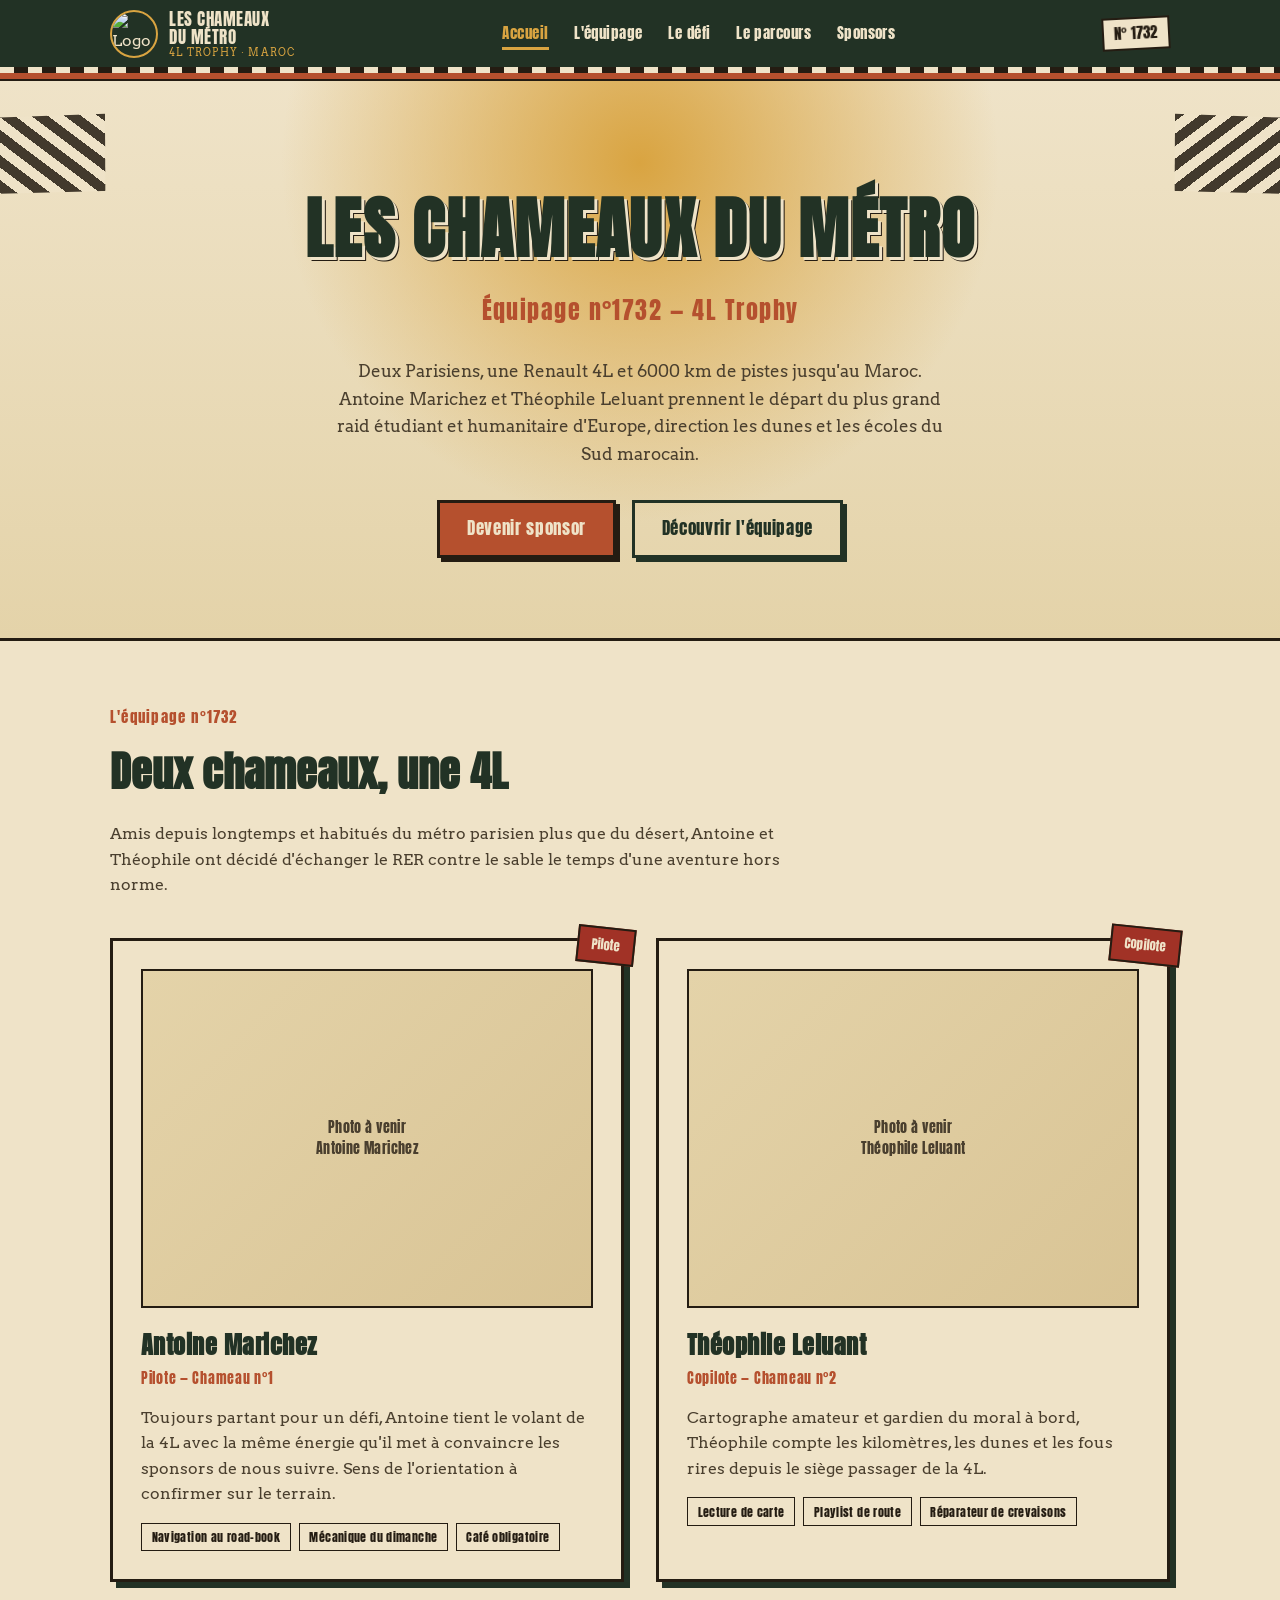
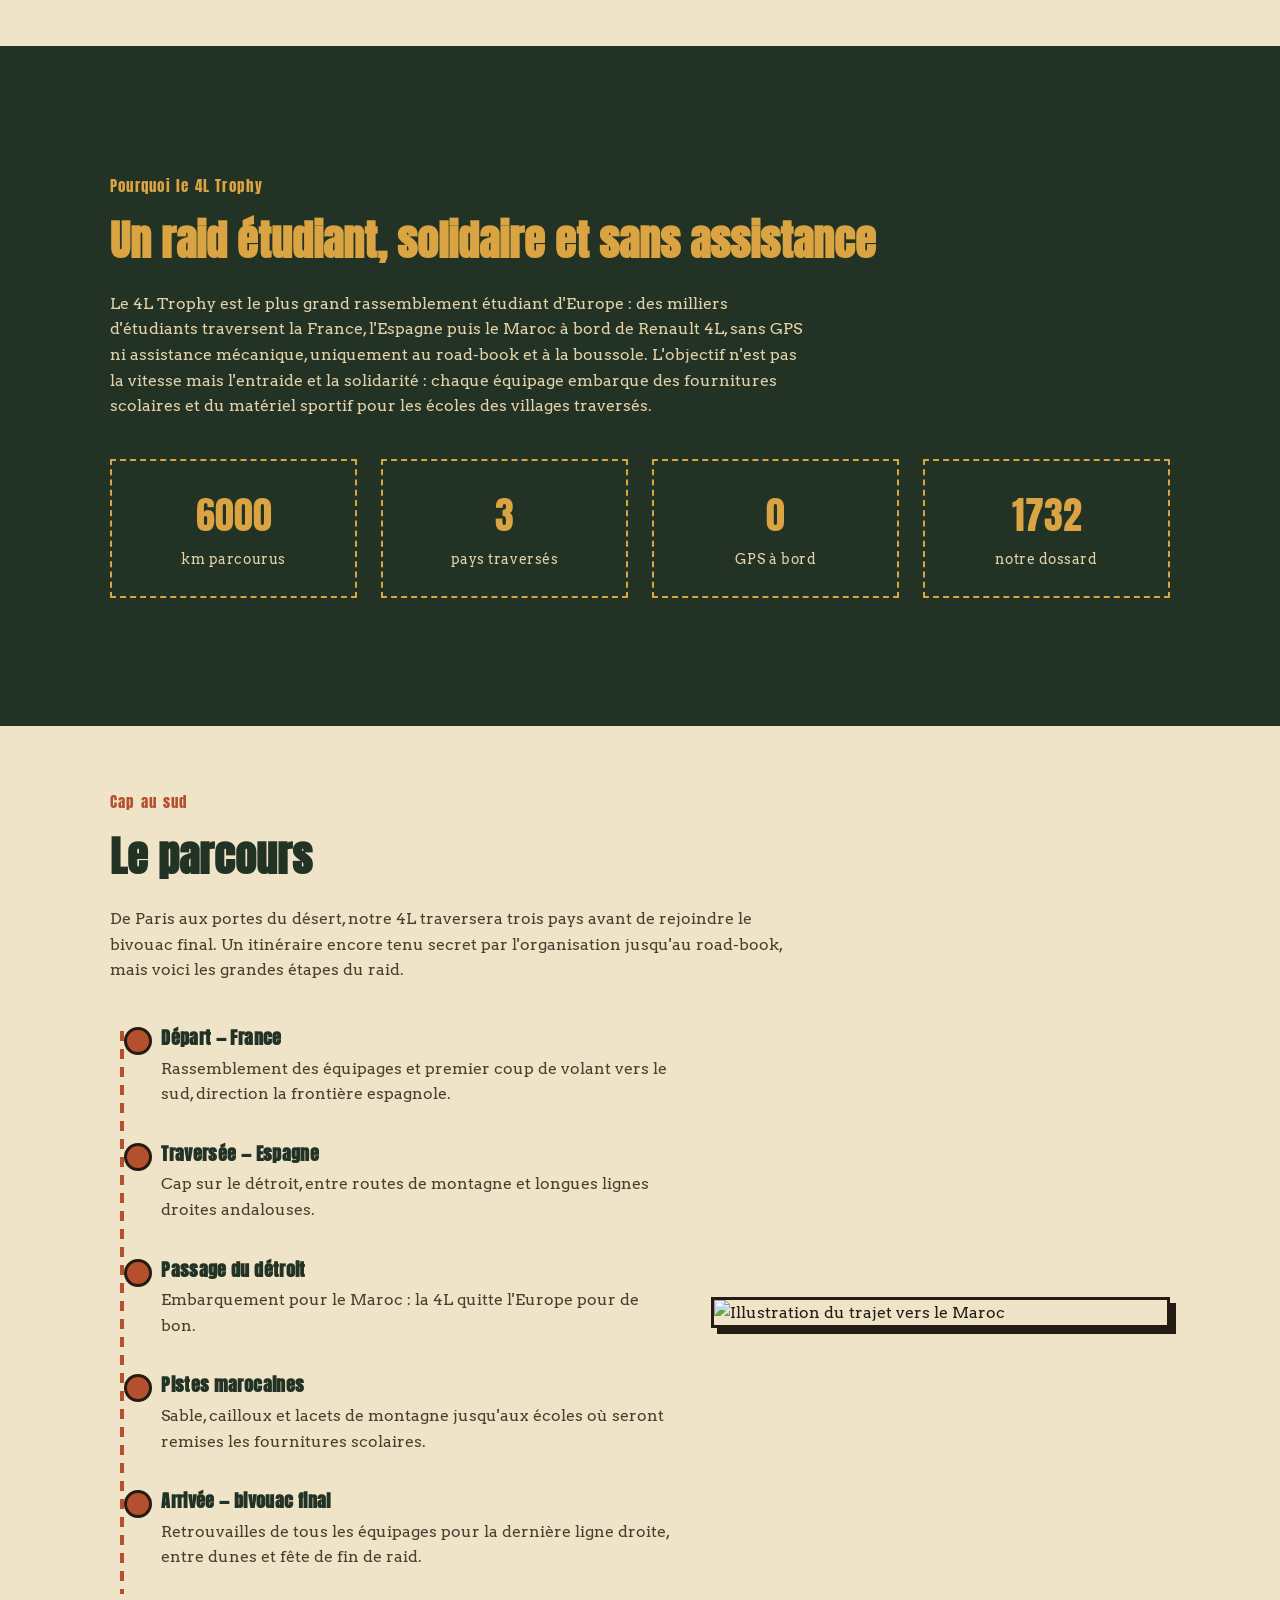
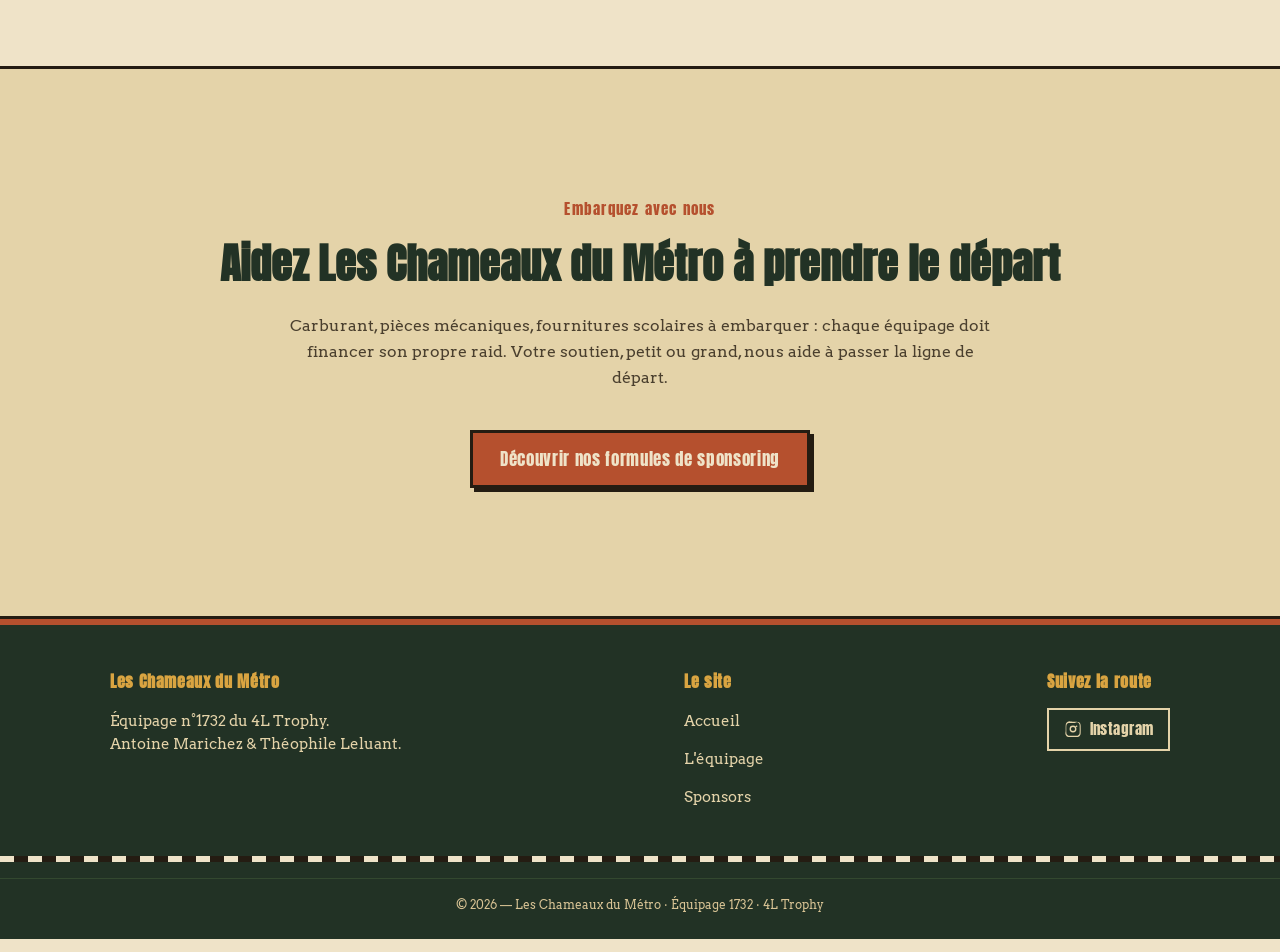
==== index.html @ f3a8ed90 "V1.4 CSS" ====
<!DOCTYPE html>
<html lang="fr">
<head>
<meta charset="UTF-8">
<meta name="viewport" content="width=device-width, initial-scale=1.0">
<title>Les Chameaux du Métro — 4L Trophy n°1732</title>
<meta name="description" content="Antoine Marichez et Théophile Leluant, équipage n°1732 du 4L Trophy : suivez Les Chameaux du Métro sur la route du Maroc.">
<link rel="icon" href="images/logo.png">
<link rel="stylesheet" href="style.css">
</head>
<body>

<!-- ============ BANDEAU HAUT ============ -->
<header class="site-header">
  <div class="nav-wrap">
    <a href="index.html" class="brand">
      <img src="images/logo.png" alt="Logo Les Chameaux du Métro">
      <span class="brand-text">LES CHAMEAUX<br>DU MÉTRO<small>4L TROPHY · MAROC</small></span>
    </a>
    <button class="nav-toggle" id="navToggle" aria-expanded="false" aria-controls="navLinks">MENU</button>
    <ul class="nav-links" id="navLinks">
      <li><a href="index.html" aria-current="page">Accueil</a></li>
      <li><a href="index.html#equipage">L'équipage</a></li>
      <li><a href="index.html#defi">Le défi</a></li>
      <li><a href="index.html#parcours">Le parcours</a></li>
      <li><a href="sponsor.html">Sponsors</a></li>
    </ul>
    <span class="bib">N° 1732</span>
  </div>
  <div class="checker"></div>
</header>

<!-- ============ HERO ============ -->
<section class="hero">
  <img src="images/logo.png" alt="" class="hero-badge" aria-hidden="true">
  <h1>LES CHAMEAUX DU MÉTRO</h1>
  <p class="subtitle">Équipage n°1732 — 4L Trophy</p>
  <p class="lead">Deux Parisiens, une Renault 4L et 6000 km de pistes jusqu'au Maroc.
  Antoine Marichez et Théophile Leluant prennent le départ du plus grand raid étudiant
  et humanitaire d'Europe, direction les dunes et les écoles du Sud marocain.</p>
  <div class="hero-ctas">
    <a href="sponsor.html" class="btn">Devenir sponsor</a>
    <a href="#equipage" class="btn btn-outline">Découvrir l'équipage</a>
  </div>
</section>

<!-- ============ ÉQUIPAGE ============ -->
<section class="section" id="equipage">
  <p class="section-kicker">L'équipage n°1732</p>
  <h2 class="section-title">Deux chameaux, une 4L</h2>
  <p class="section-lede">Amis depuis longtemps et habitués du métro parisien plus que
  du désert, Antoine et Théophile ont décidé d'échanger le RER contre le sable
  le temps d'une aventure hors norme.</p>

  <div class="crew-grid">
    <article class="crew-card">
      <span class="role-stamp">Pilote</span>
      <div class="crew-photo">Photo à venir<br>Antoine Marichez</div>
      <h3>Antoine Marichez</h3>
      <p class="crew-role">Pilote — Chameau n°1</p>
      <p>Toujours partant pour un défi, Antoine tient le volant de la 4L avec la
      même énergie qu'il met à convaincre les sponsors de nous suivre. Sens de
      l'orientation à confirmer sur le terrain.</p>
      <ul class="crew-tags">
        <li>Navigation au road-book</li>
        <li>Mécanique du dimanche</li>
        <li>Café obligatoire</li>
      </ul>
    </article>

    <article class="crew-card">
      <span class="role-stamp">Copilote</span>
      <div class="crew-photo">Photo à venir<br>Théophile Leluant</div>
      <h3>Théophile Leluant</h3>
      <p class="crew-role">Copilote — Chameau n°2</p>
      <p>Cartographe amateur et gardien du moral à bord, Théophile compte les
      kilomètres, les dunes et les fous rires depuis le siège passager de la 4L.</p>
      <ul class="crew-tags">
        <li>Lecture de carte</li>
        <li>Playlist de route</li>
        <li>Réparateur de crevaisons</li>
      </ul>
    </article>
  </div>
</section>

<!-- ============ LE DÉFI ============ -->
<section class="section forest" id="defi">
  <div class="inner">
    <p class="section-kicker" style="color:var(--mustard)">Pourquoi le 4L Trophy</p>
    <h2 class="section-title">Un raid étudiant, solidaire et sans assistance</h2>
    <p class="section-lede">Le 4L Trophy est le plus grand rassemblement étudiant
    d'Europe : des milliers d'étudiants traversent la France, l'Espagne puis le
    Maroc à bord de Renault 4L, sans GPS ni assistance mécanique, uniquement au
    road-book et à la boussole. L'objectif n'est pas la vitesse mais l'entraide
    et la solidarité : chaque équipage embarque des fournitures scolaires et du
    matériel sportif pour les écoles des villages traversés.</p>

    <div class="stat-grid">
      <div class="stat"><span class="num">6000</span><span class="label">km parcourus</span></div>
      <div class="stat"><span class="num">3</span><span class="label">pays traversés</span></div>
      <div class="stat"><span class="num">0</span><span class="label">GPS à bord</span></div>
      <div class="stat"><span class="num">1732</span><span class="label">notre dossard</span></div>
    </div>
  </div>
</section>

<!-- ============ LE PARCOURS ============ -->
<section class="section" id="parcours">
  <p class="section-kicker">Cap au sud</p>
  <h2 class="section-title">Le parcours</h2>
  <p class="section-lede">De Paris aux portes du désert, notre 4L traversera
  trois pays avant de rejoindre le bivouac final. Un itinéraire encore tenu
  secret par l'organisation jusqu'au road-book, mais voici les grandes étapes
  du raid.</p>

  <div class="two-col">
    <div class="route">
      <div class="route-step">
        <h4>Départ — France</h4>
        <p>Rassemblement des équipages et premier coup de volant vers le sud,
        direction la frontière espagnole.</p>
      </div>
      <div class="route-step">
        <h4>Traversée — Espagne</h4>
        <p>Cap sur le détroit, entre routes de montagne et longues lignes
        droites andalouses.</p>
      </div>
      <div class="route-step">
        <h4>Passage du détroit</h4>
        <p>Embarquement pour le Maroc : la 4L quitte l'Europe pour de bon.</p>
      </div>
      <div class="route-step">
        <h4>Pistes marocaines</h4>
        <p>Sable, cailloux et lacets de montagne jusqu'aux écoles où seront
        remises les fournitures scolaires.</p>
      </div>
      <div class="route-step">
        <h4>Arrivée — bivouac final</h4>
        <p>Retrouvailles de tous les équipages pour la dernière ligne droite,
        entre dunes et fête de fin de raid.</p>
      </div>
    </div>
    <img src="images/logo.png" alt="Illustration du trajet vers le Maroc" class="map-frame">
  </div>
</section>

<!-- ============ APPEL SPONSORS ============ -->
<section class="section alt">
  <div class="inner" style="text-align:center;">
    <p class="section-kicker">Embarquez avec nous</p>
    <h2 class="section-title">Aidez Les Chameaux du Métro à prendre le départ</h2>
    <p class="section-lede" style="margin-left:auto;margin-right:auto;">
    Carburant, pièces mécaniques, fournitures scolaires à embarquer : chaque
    équipage doit financer son propre raid. Votre soutien, petit ou grand,
    nous aide à passer la ligne de départ.</p>
    <a href="sponsor.html" class="btn">Découvrir nos formules de sponsoring</a>
  </div>
</section>

<!-- ============ BANDEAU BAS ============ -->
<footer class="site-footer">
  <div class="footer-inner">
    <div class="footer-col">
      <h5>Les Chameaux du Métro</h5>
      <p>Équipage n°1732 du 4L Trophy.<br>Antoine Marichez &amp; Théophile Leluant.</p>
    </div>
    <div class="footer-col">
      <h5>Le site</h5>
      <p><a href="index.html">Accueil</a></p>
      <p><a href="index.html#equipage">L'équipage</a></p>
      <p><a href="sponsor.html">Sponsors</a></p>
    </div>
    <div class="footer-col">
      <h5>Suivez la route</h5>
      <div class="social-row">
        <a class="social-btn" href="https://www.instagram.com/" target="_blank" rel="noopener">
          <svg viewBox="0 0 24 24"><path d="M12 2.2c3.2 0 3.6 0 4.9.07 1.2.06 2 .25 2.4.42.6.24 1 .53 1.5 1 .47.5.76.9 1 1.5.17.4.36 1.2.42 2.4.06 1.3.07 1.7.07 4.9s0 3.6-.07 4.9c-.06 1.2-.25 2-.42 2.4-.24.6-.53 1-1 1.5-.5.47-.9.76-1.5 1-.4.17-1.2.36-2.4.42-1.3.06-1.7.07-4.9.07s-3.6 0-4.9-.07c-1.2-.06-2-.25-2.4-.42-.6-.24-1-.53-1.5-1-.47-.5-.76-.9-1-1.5-.17-.4-.36-1.2-.42-2.4C2.21 15.6 2.2 15.2 2.2 12s0-3.6.07-4.9c.06-1.2.25-2 .42-2.4.24-.6.53-1 1-1.5.5-.47.9-.76 1.5-1 .4-.17 1.2-.36 2.4-.42C8.4 2.21 8.8 2.2 12 2.2zm0 1.8c-3.15 0-3.5 0-4.75.07-1 .05-1.5.2-1.86.34-.47.18-.8.4-1.15.75-.35.35-.57.68-.75 1.15-.14.36-.29.86-.34 1.86C3.1 8.5 3.1 8.85 3.1 12s0 3.5.07 4.75c.05 1 .2 1.5.34 1.86.18.47.4.8.75 1.15.35.35.68.57 1.15.75.36.14.86.29 1.86.34 1.25.07 1.6.07 4.75.07s3.5 0 4.75-.07c1-.05 1.5-.2 1.86-.34.47-.18.8-.4 1.15-.75.35-.35.57-.68.75-1.15.14-.36.29-.86.34-1.86.07-1.25.07-1.6.07-4.75s0-3.5-.07-4.75c-.05-1-.2-1.5-.34-1.86a3.1 3.1 0 0 0-.75-1.15 3.1 3.1 0 0 0-1.15-.75c-.36-.14-.86-.29-1.86-.34C15.5 4 15.15 4 12 4zm0 3.4a4.6 4.6 0 1 1 0 9.2 4.6 4.6 0 0 1 0-9.2zm0 1.8a2.8 2.8 0 1 0 0 5.6 2.8 2.8 0 0 0 0-5.6zm4.8-2a1.08 1.08 0 1 1 0 2.16 1.08 1.08 0 0 1 0-2.16z"/></svg>
          Instagram
        </a>
      </div>
    </div>
  </div>
  <div class="checker"></div>
  <p class="footer-bottom">© 2026 — Les Chameaux du Métro · Équipage 1732 · 4L Trophy</p>
</footer>

<script>
  const navToggle = document.getElementById('navToggle');
  const navLinks = document.getElementById('navLinks');
  navToggle.addEventListener('click', () => {
    const open = navLinks.classList.toggle('open');
    navToggle.setAttribute('aria-expanded', open);
  });
</script>
</body>
</html>
---- style.css ----
/* =========================================================
   LES CHAMEAUX DU MÉTRO — 4L Trophy n°1732
   Feuille de style commune — inspirée des affiches de rallye
   des années 70 (papier vieilli, tampons, drapeaux à damiers)
   ========================================================= */

@import url('https://fonts.googleapis.com/css2?family=Anton&family=Arvo:ital,wght@0,400;0,700;1,400&display=swap');

:root{
  /* Palette — reprise du logo */
  --cream:        #EFE3C8;
  --cream-dark:   #E4D3A9;
  --paper-edge:   #D9C495;
  --forest:       #223225;
  --forest-light: #33482F;
  --rust:         #B5502E;
  --rust-dark:    #8C3B21;
  --mustard:      #D9A441;
  --flag-red:     #A13226;
  --ink:          #241C12;
  --ink-soft:     #4A3F2E;

  --font-display: 'Anton', 'Arial Narrow', sans-serif;
  --font-body: 'Arvo', Georgia, serif;

  --max-width: 1100px;
  --border-thick: 3px solid var(--ink);
}

*{ box-sizing: border-box; }

html{ scroll-behavior: smooth; }

body{
  margin: 0;
  font-family: var(--font-body);
  color: var(--ink);
  background-color: var(--cream);
  background-image:
    radial-gradient(var(--paper-edge) 0.6px, transparent 0.6px);
  background-size: 14px 14px;
  line-height: 1.6;
}

img{ max-width: 100%; display: block; }

a{ color: inherit; }

.visually-hidden{
  position: absolute; width:1px; height:1px; overflow:hidden;
  clip: rect(0,0,0,0); white-space: nowrap;
}

/* ---------- Boutons ---------- */
.btn{
  display: inline-block;
  font-family: var(--font-display);
  letter-spacing: 0.04em;
  font-size: 1.05rem;
  padding: 0.75em 1.6em;
  text-decoration: none;
  border: var(--border-thick);
  background: var(--rust);
  color: var(--cream);
  box-shadow: 4px 4px 0 var(--ink);
  transition: transform 0.15s ease, box-shadow 0.15s ease;
}
.btn:hover{
  transform: translate(2px, 2px);
  box-shadow: 2px 2px 0 var(--ink);
}
.btn.btn-outline{
  background: transparent;
  color: var(--forest);
  border-color: var(--forest);
  box-shadow: 4px 4px 0 var(--forest);
}
.btn.btn-mustard{
  background: var(--mustard);
  color: var(--ink);
}

/* ---------- Bandeau haut / navigation ---------- */
.site-header{
  position: sticky;
  top: 0;
  z-index: 100;
  background: var(--forest);
  border-bottom: 6px solid var(--rust);
  box-shadow: 0 2px 0 var(--ink);
}
.site-header .checker{
  height: 6px;
  background:
    repeating-linear-gradient(90deg,
      var(--cream) 0 14px, var(--ink) 14px 28px);
}
.nav-wrap{
  max-width: var(--max-width);
  margin: 0 auto;
  display: flex;
  align-items: center;
  justify-content: space-between;
  padding: 0.6rem 1.25rem;
}
.brand{
  display: flex;
  align-items: center;
  gap: 0.7rem;
  text-decoration: none;
  color: var(--cream);
}
.brand img{
  width: 48px; height: 48px;
  border-radius: 50%;
  border: 2px solid var(--mustard);
}
.brand-text{
  font-family: var(--font-display);
  font-size: 1.05rem;
  letter-spacing: 0.03em;
  line-height: 1.1;
}
.brand-text small{
  display: block;
  font-family: var(--font-body);
  font-size: 0.62rem;
  color: var(--mustard);
  letter-spacing: 0.12em;
}
.nav-links{
  list-style: none;
  display: flex;
  gap: 1.6rem;
  margin: 0;
  padding: 0;
}
.nav-links a{
  text-decoration: none;
  color: var(--cream);
  font-family: var(--font-display);
  font-size: 0.95rem;
  letter-spacing: 0.03em;
  padding-bottom: 3px;
  border-bottom: 3px solid transparent;
  transition: border-color 0.2s ease, color 0.2s ease;
}
.nav-links a:hover,
.nav-links a[aria-current="page"]{
  border-color: var(--mustard);
  color: var(--mustard);
}
.bib{
  font-family: var(--font-display);
  background: var(--cream);
  color: var(--ink);
  border: 2px solid var(--ink);
  padding: 0.15rem 0.65rem;
  font-size: 0.95rem;
  transform: rotate(-3deg);
}
.nav-toggle{
  display: none;
  background: none;
  border: 2px solid var(--cream);
  color: var(--cream);
  font-family: var(--font-display);
  font-size: 0.9rem;
  padding: 0.4rem 0.7rem;
  cursor: pointer;
}

@media (max-width: 760px){
  .nav-toggle{ display: inline-block; }
  .nav-links{
    position: absolute;
    top: 100%;
    left: 0; right: 0;
    background: var(--forest);
    flex-direction: column;
    gap: 0;
    padding: 0.5rem 0;
    display: none;
    border-bottom: 6px solid var(--rust);
  }
  .nav-links.open{ display: flex; }
  .nav-links a{
    padding: 0.75rem 1.25rem;
    border-bottom: 1px solid var(--forest-light);
    width: 100%;
  }
  .bib{ display: none; }
}

/* ---------- Hero ---------- */
.hero{
  position: relative;
  overflow: hidden;
  padding: 4.5rem 1.25rem 5rem;
  text-align: center;
  background:
    radial-gradient(circle at 50% 15%, var(--mustard) 0%, transparent 45%),
    linear-gradient(180deg, var(--cream) 0%, var(--cream-dark) 100%);
  border-bottom: var(--border-thick);
}
.hero::before,
.hero::after{
  content: "";
  position: absolute;
  top: 30px;
  width: 130px; height: 90px;
  background:
    repeating-linear-gradient(45deg,
      var(--ink) 0 10px, var(--cream) 10px 20px);
  clip-path: polygon(0 0, 100% 15%, 92% 100%, 0% 85%);
  opacity: 0.85;
}
.hero::before{ left: -20px; transform: rotate(-8deg); }
.hero::after{ right: -20px; transform: rotate(8deg) scaleX(-1); }

.hero-badge{
  width: 200px;
  margin: 0 auto 1.5rem;
}
.hero h1{
  font-family: var(--font-display);
  font-size: clamp(2.4rem, 6vw, 4.2rem);
  margin: 0;
  color: var(--forest);
  letter-spacing: 0.02em;
  text-shadow: 3px 3px 0 var(--cream), 4px 4px 0 var(--ink);
}
.hero .subtitle{
  font-family: var(--font-display);
  color: var(--rust);
  font-size: clamp(1.1rem, 2.4vw, 1.5rem);
  letter-spacing: 0.06em;
  margin: 0.5rem 0 1.75rem;
}
.hero p.lead{
  max-width: 620px;
  margin: 0 auto 2rem;
  font-size: 1.08rem;
  color: var(--ink-soft);
}
.hero-ctas{
  display: flex;
  gap: 1rem;
  justify-content: center;
  flex-wrap: wrap;
}

/* ---------- Sections génériques ---------- */
.section{
  max-width: var(--max-width);
  margin: 0 auto;
  padding: 4rem 1.25rem;
}
.section.alt{
  background: var(--cream-dark);
  max-width: none;
  border-top: var(--border-thick);
  border-bottom: var(--border-thick);
}
.section.alt > .inner{
  max-width: var(--max-width);
  margin: 0 auto;
  padding: 4rem 1.25rem;
}
.section.forest{
  background: var(--forest);
  color: var(--cream);
  max-width: none;
}
.section.forest > .inner{
  max-width: var(--max-width);
  margin: 0 auto;
  padding: 4rem 1.25rem;
}

.section-title{
  font-family: var(--font-display);
  font-size: clamp(1.8rem, 4vw, 2.6rem);
  color: var(--forest);
  margin: 0 0 0.4rem;
}
.section.forest .section-title{ color: var(--mustard); }
.section-kicker{
  font-family: var(--font-display);
  color: var(--rust);
  font-size: 0.95rem;
  letter-spacing: 0.08em;
  margin: 0 0 0.6rem;
}
.section-lede{
  max-width: 700px;
  color: var(--ink-soft);
  margin-bottom: 2.5rem;
}
.section.forest .section-lede{ color: var(--cream-dark); }

.divider{
  border: none;
  height: 8px;
  margin: 0.5rem 0 2.5rem;
  background:
    repeating-linear-gradient(90deg,
      var(--rust) 0 18px, transparent 18px 22px);
}

/* ---------- Équipage / cartes ---------- */
.crew-grid{
  display: grid;
  grid-template-columns: repeat(auto-fit, minmax(280px, 1fr));
  gap: 2rem;
}
.crew-card{
  background: var(--cream);
  border: var(--border-thick);
  box-shadow: 6px 6px 0 var(--forest);
  padding: 1.75rem;
  position: relative;
}
.crew-card .role-stamp{
  position: absolute;
  top: -14px; right: -14px;
  background: var(--flag-red);
  color: var(--cream);
  font-family: var(--font-display);
  font-size: 0.8rem;
  padding: 0.4rem 0.8rem;
  transform: rotate(6deg);
  border: 2px solid var(--ink);
}
.crew-photo{
  width: 100%;
  aspect-ratio: 4/3;
  border: 2px solid var(--ink);
  margin-bottom: 1.1rem;
  background:
    linear-gradient(135deg, var(--cream-dark), var(--paper-edge));
  display: flex;
  align-items: center;
  justify-content: center;
  font-family: var(--font-display);
  color: var(--ink-soft);
  text-align: center;
  padding: 1rem;
  font-size: 0.85rem;
  letter-spacing: 0.03em;
}
.crew-card h3{
  font-family: var(--font-display);
  font-size: 1.5rem;
  color: var(--forest);
  margin: 0 0 0.2rem;
  letter-spacing: 0.02em;
}
.crew-card .crew-role{
  color: var(--rust);
  font-family: var(--font-display);
  font-size: 0.9rem;
  letter-spacing: 0.05em;
  margin-bottom: 0.9rem;
}
.crew-card p{ margin: 0 0 0.6rem; color: var(--ink-soft); }
.crew-tags{
  list-style: none;
  display: flex;
  flex-wrap: wrap;
  gap: 0.5rem;
  padding: 0;
  margin: 1rem 0 0;
}
.crew-tags li{
  border: 1px solid var(--ink);
  padding: 0.2rem 0.6rem;
  font-size: 0.78rem;
  font-family: var(--font-display);
  letter-spacing: 0.03em;
}

/* ---------- Stats / compteur ---------- */
.stat-grid{
  display: grid;
  grid-template-columns: repeat(auto-fit, minmax(160px, 1fr));
  gap: 1.5rem;
  text-align: center;
}
.stat{
  border: 2px dashed var(--mustard);
  padding: 1.5rem 1rem;
}
.stat .num{
  font-family: var(--font-display);
  font-size: 2.4rem;
  color: var(--mustard);
  display: block;
}
.stat .label{
  font-size: 0.85rem;
  letter-spacing: 0.04em;
  color: var(--cream-dark);
}

/* ---------- Itinéraire / timeline ---------- */
.route{
  position: relative;
  padding-left: 1rem;
}
.route::before{
  content: "";
  position: absolute;
  left: 10px; top: 8px; bottom: 8px;
  width: 4px;
  background: repeating-linear-gradient(180deg, var(--rust) 0 10px, transparent 10px 18px);
}
.route-step{
  position: relative;
  padding: 0 0 2rem 2.2rem;
}
.route-step::before{
  content: "";
  position: absolute;
  left: -2px; top: 4px;
  width: 22px; height: 22px;
  background: var(--rust);
  border: 3px solid var(--ink);
  border-radius: 50%;
}
.route-step h4{
  font-family: var(--font-display);
  color: var(--forest);
  margin: 0 0 0.2rem;
  font-size: 1.15rem;
  letter-spacing: 0.02em;
}
.route-step p{ margin: 0; color: var(--ink-soft); }

/* ---------- Sponsors : grille / tiers ---------- */
.tier-grid{
  display: grid;
  grid-template-columns: repeat(auto-fit, minmax(250px, 1fr));
  gap: 2rem;
}
.tier-card{
  background: var(--cream);
  border: var(--border-thick);
  padding: 1.75rem;
  box-shadow: 6px 6px 0 var(--rust);
}
.tier-card.tier-gold{ box-shadow: 6px 6px 0 var(--mustard); }
.tier-card h3{
  font-family: var(--font-display);
  font-size: 1.4rem;
  color: var(--forest);
  margin-top: 0;
}
.tier-card ul{
  padding-left: 1.1rem;
  color: var(--ink-soft);
  margin-bottom: 0;
}
.tier-card li{ margin-bottom: 0.4rem; }

.logo-wall{
  display: grid;
  grid-template-columns: repeat(auto-fit, minmax(140px, 1fr));
  gap: 1.25rem;
}
.logo-slot{
  border: 2px dashed var(--ink-soft);
  aspect-ratio: 3/2;
  display: flex;
  align-items: center;
  justify-content: center;
  font-family: var(--font-display);
  color: var(--ink-soft);
  font-size: 0.8rem;
  text-align: center;
  padding: 0.5rem;
}

.contact-box{
  border: var(--border-thick);
  background: var(--cream-dark);
  padding: 2rem;
  box-shadow: 6px 6px 0 var(--forest);
}
.contact-box a{
  color: var(--rust);
  font-weight: bold;
}

/* ---------- Bandeau bas / footer ---------- */
.site-footer{
  background: var(--forest);
  color: var(--cream);
  border-top: 6px solid var(--rust);
}
.site-footer .checker{
  height: 6px;
  background:
    repeating-linear-gradient(90deg,
      var(--cream) 0 14px, var(--ink) 14px 28px);
}
.footer-inner{
  max-width: var(--max-width);
  margin: 0 auto;
  padding: 2.75rem 1.25rem 2rem;
  display: flex;
  flex-wrap: wrap;
  gap: 2rem;
  justify-content: space-between;
}
.footer-col h5{
  font-family: var(--font-display);
  color: var(--mustard);
  letter-spacing: 0.04em;
  margin: 0 0 0.8rem;
  font-size: 1rem;
}
.footer-col p, .footer-col a{
  color: var(--cream-dark);
  text-decoration: none;
  font-size: 0.92rem;
}
.social-row{
  display: flex;
  gap: 0.9rem;
  margin-top: 0.6rem;
}
.social-btn{
  display: inline-flex;
  align-items: center;
  gap: 0.5rem;
  border: 2px solid var(--cream-dark);
  padding: 0.5rem 0.9rem;
  text-decoration: none;
  color: var(--cream);
  font-family: var(--font-display);
  font-size: 0.85rem;
  letter-spacing: 0.03em;
  transition: background 0.2s ease, color 0.2s ease;
}
.social-btn:hover{
  background: var(--mustard);
  color: var(--ink);
  border-color: var(--mustard);
}
.social-btn svg{ width: 18px; height: 18px; fill: currentColor; }
.footer-bottom{
  text-align: center;
  font-size: 0.78rem;
  color: var(--paper-edge);
  padding: 1rem 1.25rem 1.5rem;
  border-top: 1px solid var(--forest-light);
  margin-top: 1rem;
}

/* ---------- Utilitaires ---------- */
.two-col{
  display: grid;
  grid-template-columns: 1.1fr 0.9fr;
  gap: 2.5rem;
  align-items: center;
}
@media (max-width: 760px){
  .two-col{ grid-template-columns: 1fr; }
}
.map-frame{
  border: var(--border-thick);
  box-shadow: 6px 6px 0 var(--ink);
}
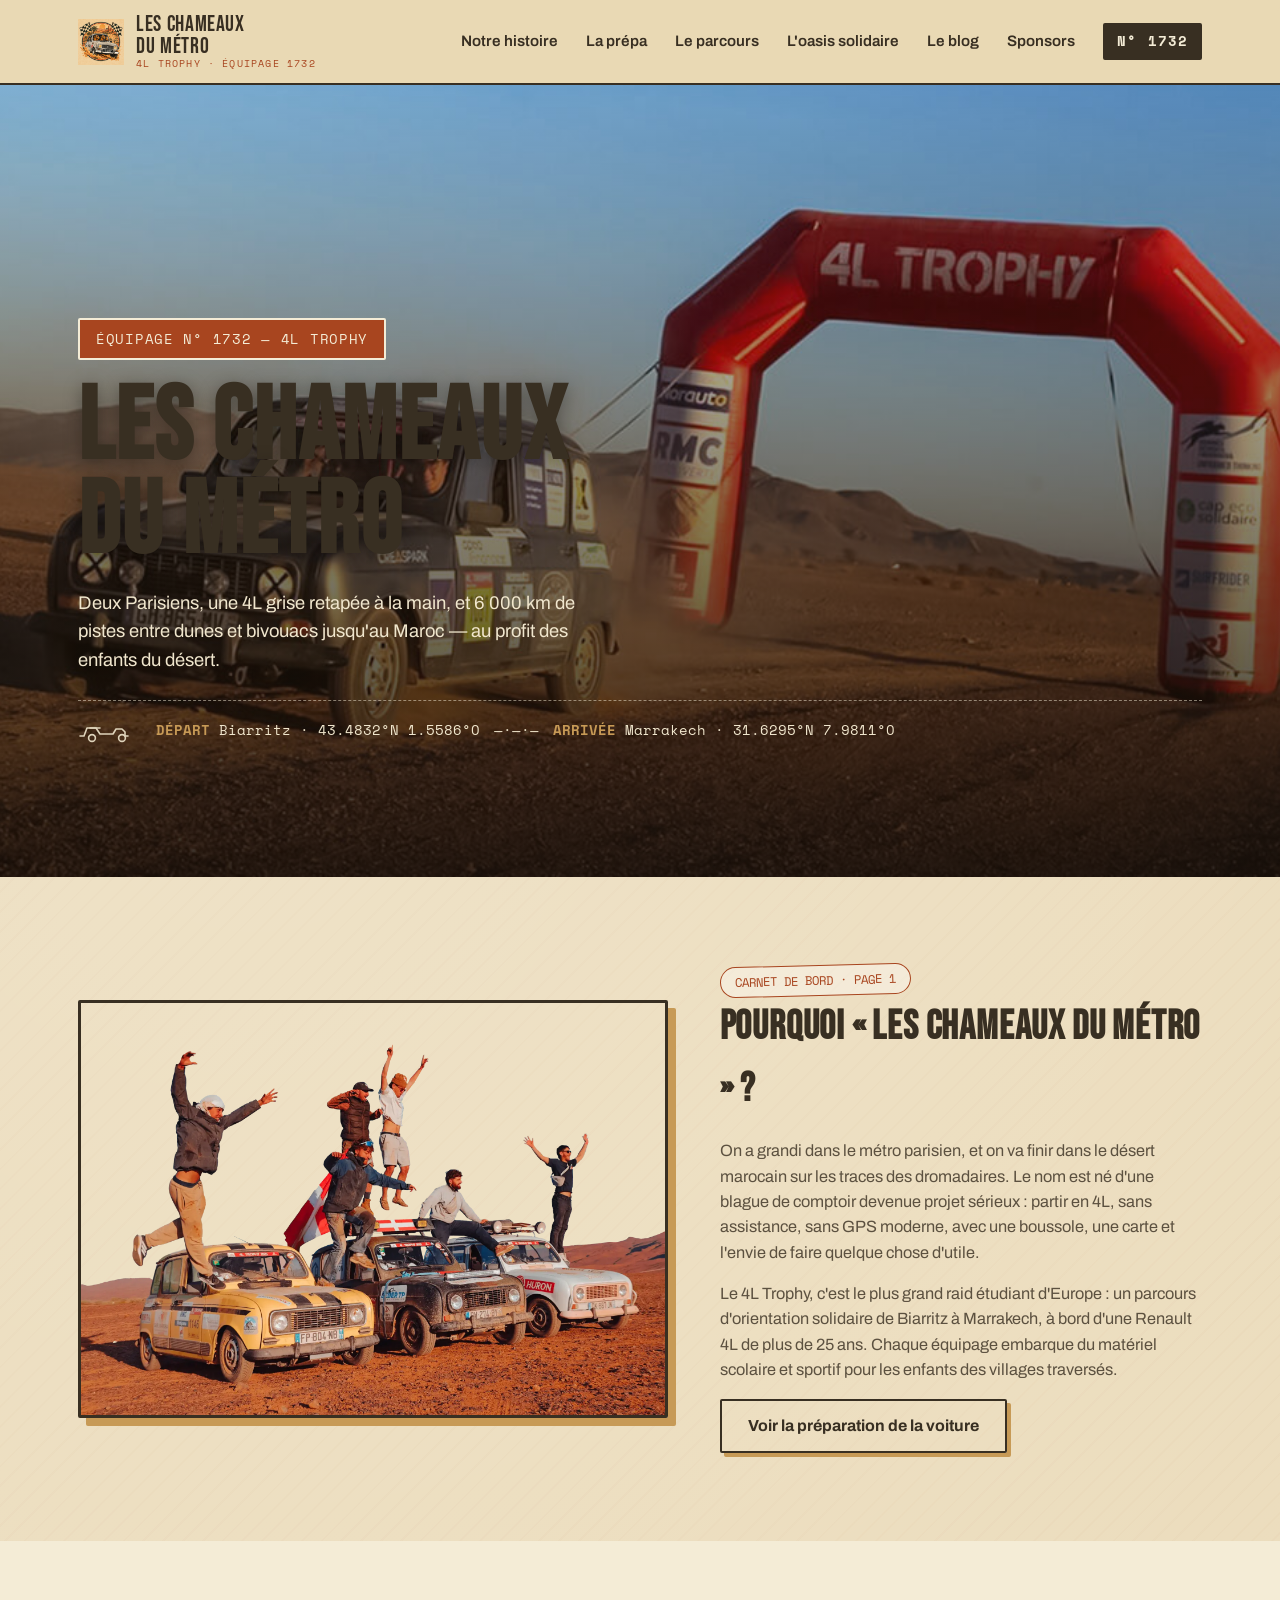
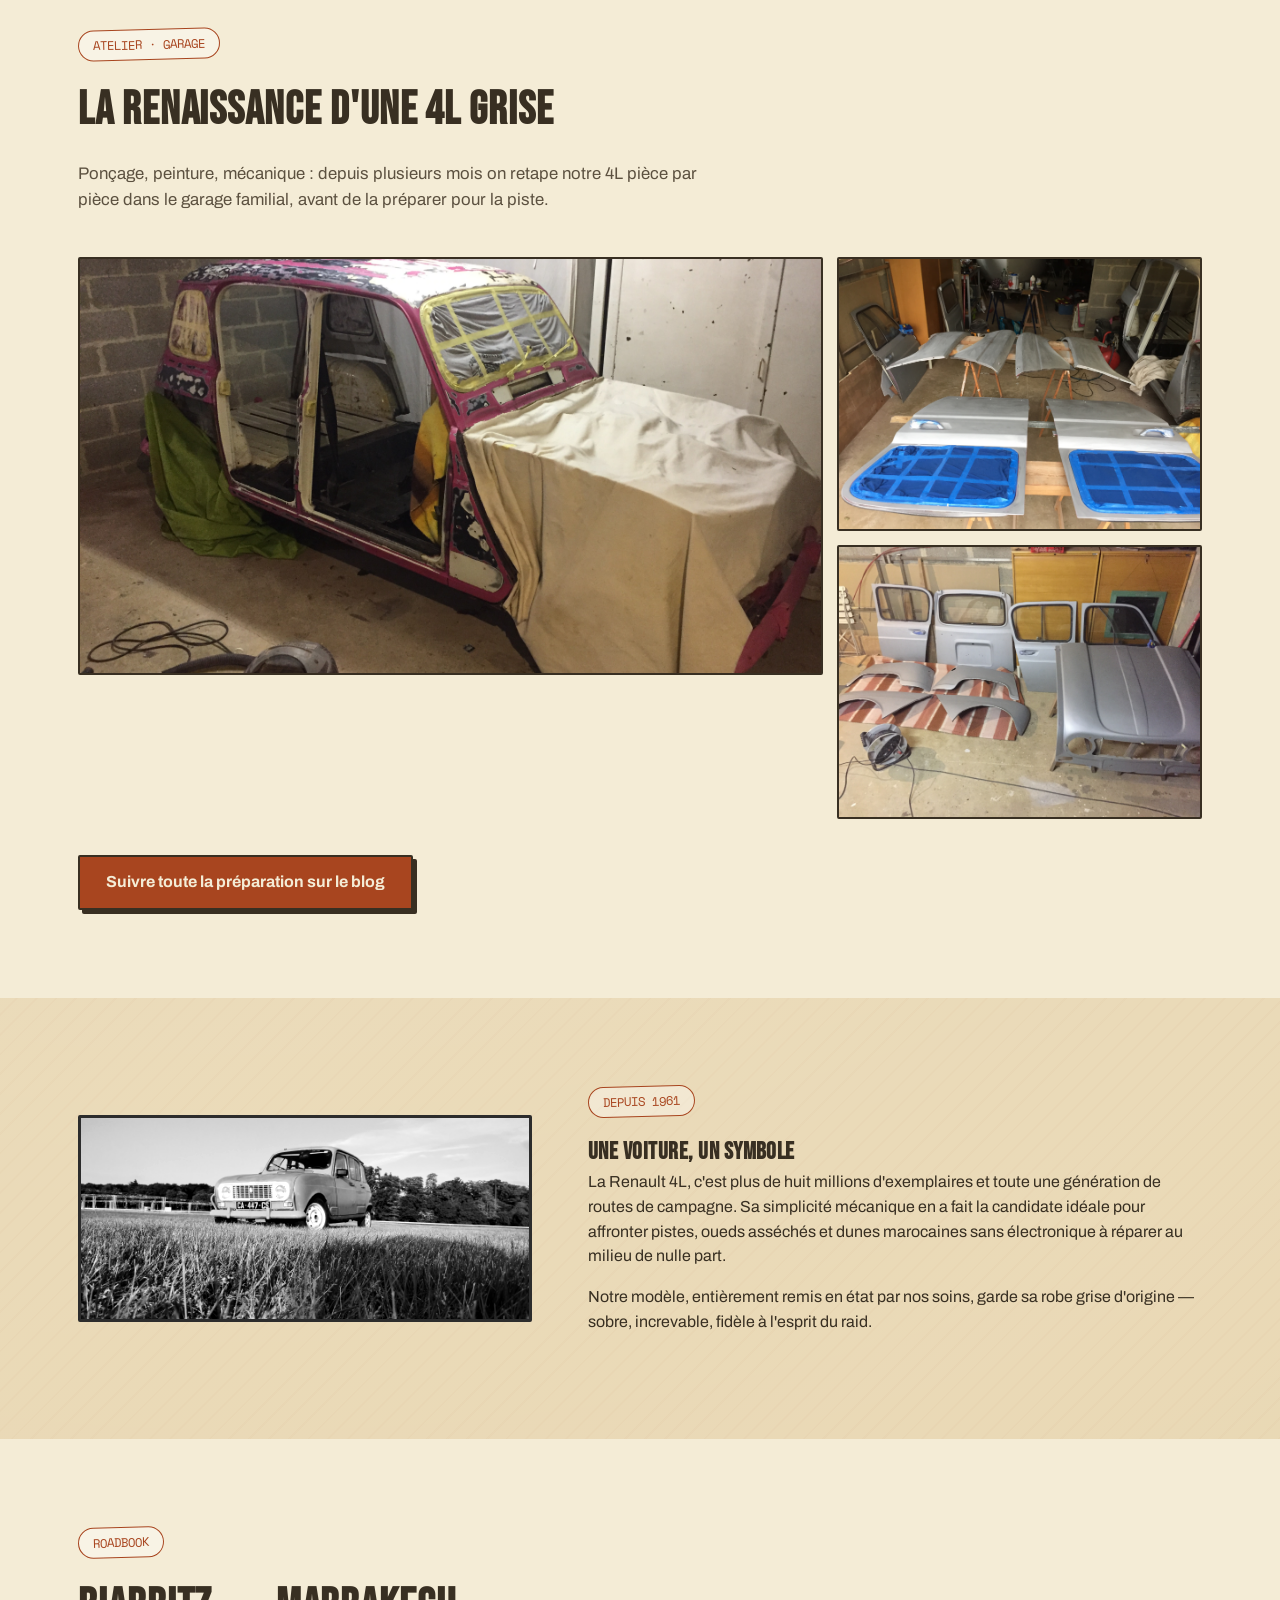
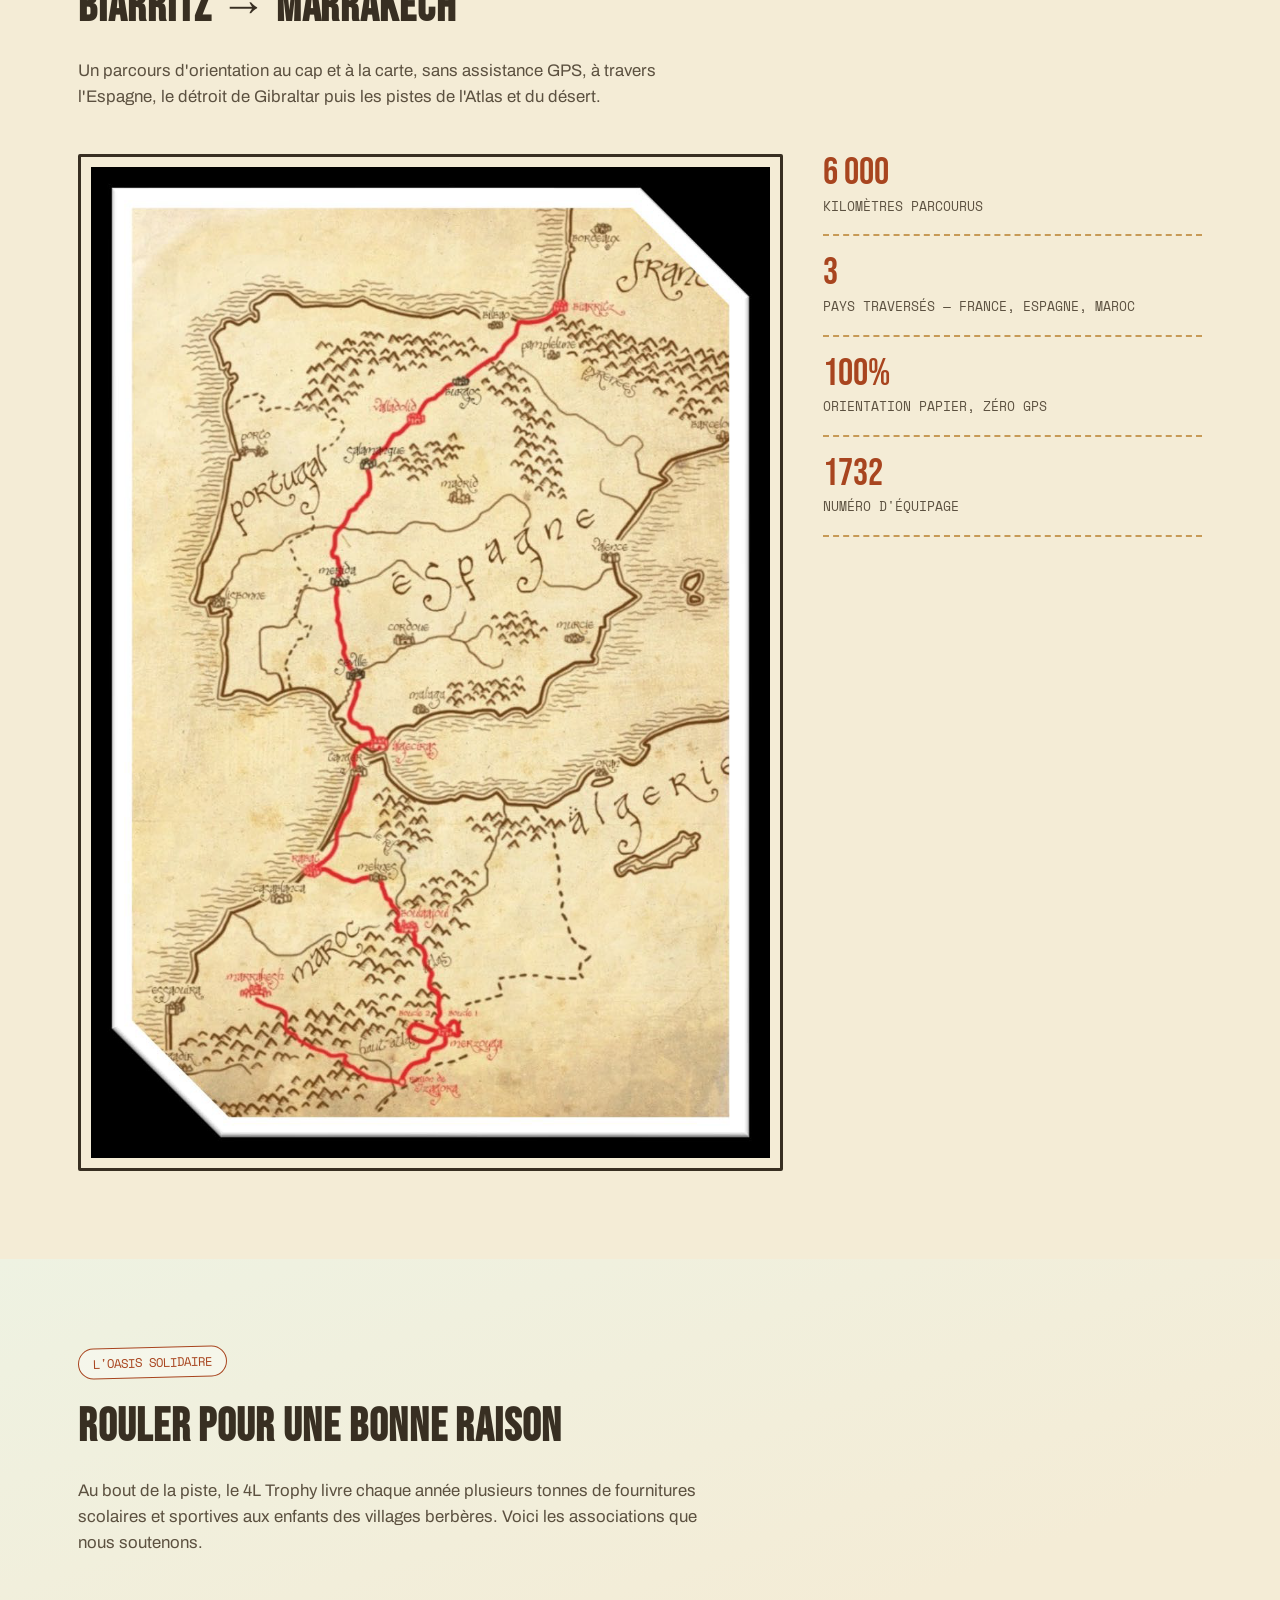
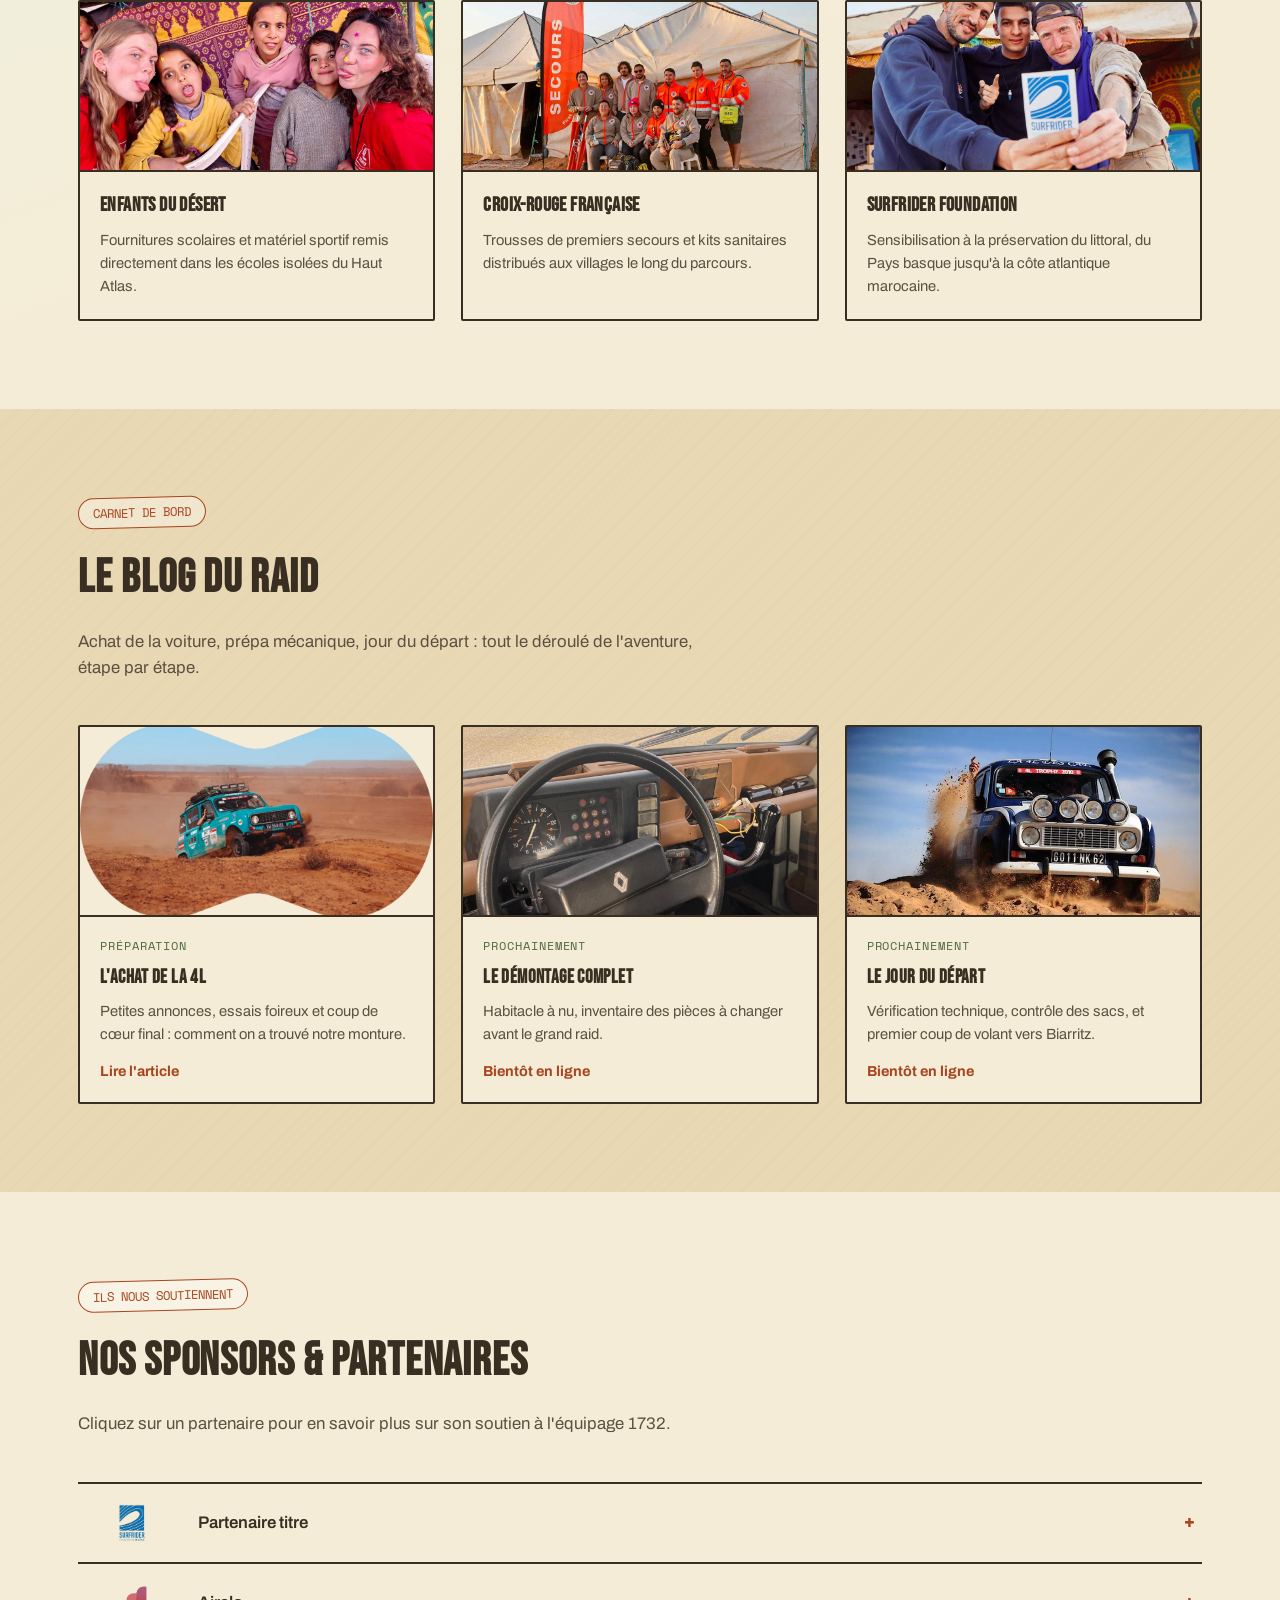
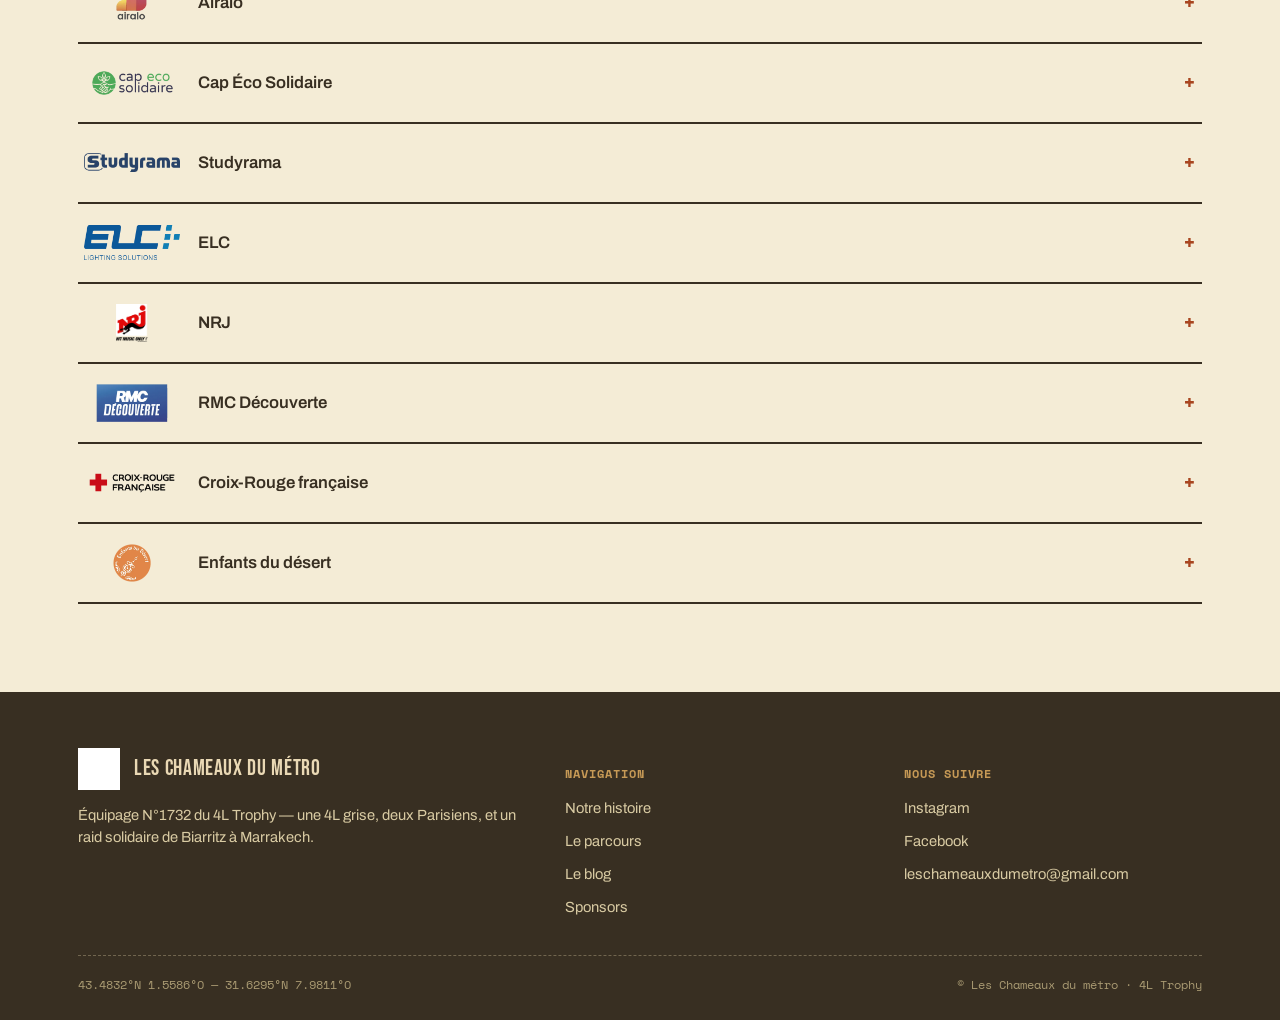
==== commit 73fa3a3c: "Version 2.1 Nouveauté normaelemnt ça passe !" ====
--- a/index.html
+++ b/index.html
@@ -3,195 +3,365 @@
 <head>
 <meta charset="UTF-8">
 <meta name="viewport" content="width=device-width, initial-scale=1.0">
-<title>Les Chameaux du Métro — 4L Trophy n°1732</title>
-<meta name="description" content="Antoine Marichez et Théophile Leluant, équipage n°1732 du 4L Trophy : suivez Les Chameaux du Métro sur la route du Maroc.">
+<title>Les Chameaux du métro — 4L Trophy N°1732</title>
+<meta name="description" content="Suivez l'équipage 1732, Les Chameaux du métro, sur les pistes du 4L Trophy de Biarritz à Marrakech.">
 <link rel="icon" href="images/logo.png">
 <link rel="stylesheet" href="style.css">
 </head>
 <body>
 
-<!-- ============ BANDEAU HAUT ============ -->
 <header class="site-header">
-  <div class="nav-wrap">
+  <nav class="nav">
     <a href="index.html" class="brand">
-      <img src="images/logo.png" alt="Logo Les Chameaux du Métro">
-      <span class="brand-text">LES CHAMEAUX<br>DU MÉTRO<small>4L TROPHY · MAROC</small></span>
+      <img src="images/logo.png" alt="Logo Les Chameaux du métro">
+      <span class="brand-text">Les Chameaux<br>du métro<span>4L TROPHY · ÉQUIPAGE 1732</span></span>
     </a>
-    <button class="nav-toggle" id="navToggle" aria-expanded="false" aria-controls="navLinks">MENU</button>
-    <ul class="nav-links" id="navLinks">
-      <li><a href="index.html" aria-current="page">Accueil</a></li>
-      <li><a href="index.html#equipage">L'équipage</a></li>
-      <li><a href="index.html#defi">Le défi</a></li>
-      <li><a href="index.html#parcours">Le parcours</a></li>
-      <li><a href="sponsor.html">Sponsors</a></li>
-    </ul>
-    <span class="bib">N° 1732</span>
-  </div>
-  <div class="checker"></div>
+    <button class="nav-toggle" id="navToggle" aria-label="Ouvrir le menu">☰</button>
+    <div class="nav-links" id="navLinks">
+      <a href="#histoire">Notre histoire</a>
+      <a href="#projet">La prépa</a>
+      <a href="#parcours">Le parcours</a>
+      <a href="#solidaire">L'oasis solidaire</a>
+      <a href="blog.html">Le blog</a>
+      <a href="#sponsors">Sponsors</a>
+      <span class="plate">N° 1732</span>
+    </div>
+  </nav>
 </header>
 
-<!-- ============ HERO ============ -->
-<section class="hero">
-  <img src="images/logo.png" alt="" class="hero-badge" aria-hidden="true">
-  <h1>LES CHAMEAUX DU MÉTRO</h1>
-  <p class="subtitle">Équipage n°1732 — 4L Trophy</p>
-  <p class="lead">Deux Parisiens, une Renault 4L et 6000 km de pistes jusqu'au Maroc.
-  Antoine Marichez et Théophile Leluant prennent le départ du plus grand raid étudiant
-  et humanitaire d'Europe, direction les dunes et les écoles du Sud marocain.</p>
-  <div class="hero-ctas">
-    <a href="sponsor.html" class="btn">Devenir sponsor</a>
-    <a href="#equipage" class="btn btn-outline">Découvrir l'équipage</a>
-  </div>
-</section>
-
-<!-- ============ ÉQUIPAGE ============ -->
-<section class="section" id="equipage">
-  <p class="section-kicker">L'équipage n°1732</p>
-  <h2 class="section-title">Deux chameaux, une 4L</h2>
-  <p class="section-lede">Amis depuis longtemps et habitués du métro parisien plus que
-  du désert, Antoine et Théophile ont décidé d'échanger le RER contre le sable
-  le temps d'une aventure hors norme.</p>
-
-  <div class="crew-grid">
-    <article class="crew-card">
-      <span class="role-stamp">Pilote</span>
-      <div class="crew-photo">Photo à venir<br>Antoine Marichez</div>
-      <h3>Antoine Marichez</h3>
-      <p class="crew-role">Pilote — Chameau n°1</p>
-      <p>Toujours partant pour un défi, Antoine tient le volant de la 4L avec la
-      même énergie qu'il met à convaincre les sponsors de nous suivre. Sens de
-      l'orientation à confirmer sur le terrain.</p>
-      <ul class="crew-tags">
-        <li>Navigation au road-book</li>
-        <li>Mécanique du dimanche</li>
-        <li>Café obligatoire</li>
-      </ul>
-    </article>
-
-    <article class="crew-card">
-      <span class="role-stamp">Copilote</span>
-      <div class="crew-photo">Photo à venir<br>Théophile Leluant</div>
-      <h3>Théophile Leluant</h3>
-      <p class="crew-role">Copilote — Chameau n°2</p>
-      <p>Cartographe amateur et gardien du moral à bord, Théophile compte les
-      kilomètres, les dunes et les fous rires depuis le siège passager de la 4L.</p>
-      <ul class="crew-tags">
-        <li>Lecture de carte</li>
-        <li>Playlist de route</li>
-        <li>Réparateur de crevaisons</li>
-      </ul>
-    </article>
-  </div>
-</section>
-
-<!-- ============ LE DÉFI ============ -->
-<section class="section forest" id="defi">
-  <div class="inner">
-    <p class="section-kicker" style="color:var(--mustard)">Pourquoi le 4L Trophy</p>
-    <h2 class="section-title">Un raid étudiant, solidaire et sans assistance</h2>
-    <p class="section-lede">Le 4L Trophy est le plus grand rassemblement étudiant
-    d'Europe : des milliers d'étudiants traversent la France, l'Espagne puis le
-    Maroc à bord de Renault 4L, sans GPS ni assistance mécanique, uniquement au
-    road-book et à la boussole. L'objectif n'est pas la vitesse mais l'entraide
-    et la solidarité : chaque équipage embarque des fournitures scolaires et du
-    matériel sportif pour les écoles des villages traversés.</p>
-
-    <div class="stat-grid">
-      <div class="stat"><span class="num">6000</span><span class="label">km parcourus</span></div>
-      <div class="stat"><span class="num">3</span><span class="label">pays traversés</span></div>
-      <div class="stat"><span class="num">0</span><span class="label">GPS à bord</span></div>
-      <div class="stat"><span class="num">1732</span><span class="label">notre dossard</span></div>
-    </div>
-  </div>
-</section>
-
-<!-- ============ LE PARCOURS ============ -->
-<section class="section" id="parcours">
-  <p class="section-kicker">Cap au sud</p>
-  <h2 class="section-title">Le parcours</h2>
-  <p class="section-lede">De Paris aux portes du désert, notre 4L traversera
-  trois pays avant de rejoindre le bivouac final. Un itinéraire encore tenu
-  secret par l'organisation jusqu'au road-book, mais voici les grandes étapes
-  du raid.</p>
-
-  <div class="two-col">
-    <div class="route">
-      <div class="route-step">
-        <h4>Départ — France</h4>
-        <p>Rassemblement des équipages et premier coup de volant vers le sud,
-        direction la frontière espagnole.</p>
-      </div>
-      <div class="route-step">
-        <h4>Traversée — Espagne</h4>
-        <p>Cap sur le détroit, entre routes de montagne et longues lignes
-        droites andalouses.</p>
-      </div>
-      <div class="route-step">
-        <h4>Passage du détroit</h4>
-        <p>Embarquement pour le Maroc : la 4L quitte l'Europe pour de bon.</p>
-      </div>
-      <div class="route-step">
-        <h4>Pistes marocaines</h4>
-        <p>Sable, cailloux et lacets de montagne jusqu'aux écoles où seront
-        remises les fournitures scolaires.</p>
-      </div>
-      <div class="route-step">
-        <h4>Arrivée — bivouac final</h4>
-        <p>Retrouvailles de tous les équipages pour la dernière ligne droite,
-        entre dunes et fête de fin de raid.</p>
-      </div>
-    </div>
-    <img src="images/logo.png" alt="Illustration du trajet vers le Maroc" class="map-frame">
-  </div>
-</section>
-
-<!-- ============ APPEL SPONSORS ============ -->
-<section class="section alt">
-  <div class="inner" style="text-align:center;">
-    <p class="section-kicker">Embarquez avec nous</p>
-    <h2 class="section-title">Aidez Les Chameaux du Métro à prendre le départ</h2>
-    <p class="section-lede" style="margin-left:auto;margin-right:auto;">
-    Carburant, pièces mécaniques, fournitures scolaires à embarquer : chaque
-    équipage doit financer son propre raid. Votre soutien, petit ou grand,
-    nous aide à passer la ligne de départ.</p>
-    <a href="sponsor.html" class="btn">Découvrir nos formules de sponsoring</a>
-  </div>
-</section>
-
-<!-- ============ BANDEAU BAS ============ -->
+<section class="hero" style="background-image:url('images/belle-image-4L-dans-le-desert.jpg');">
+  <div class="hero-content">
+    <span class="hero-plate">ÉQUIPAGE N° 1732 — 4L TROPHY</span>
+    <h1>Les Chameaux<br>du métro</h1>
+    <p class="hero-sub">Deux Parisiens, une 4L grise retapée à la main, et 6 000 km de pistes entre dunes et bivouacs jusqu'au Maroc — au profit des enfants du désert.</p>
+    <div class="hero-track">
+      <svg viewBox="0 0 64 26" fill="none" xmlns="http://www.w3.org/2000/svg" aria-hidden="true">
+        <path d="M2 19h4l3-8h9l4 6h13l3-5h6l3 3v4H50" stroke="#f0e6cd" stroke-width="1.6" stroke-linecap="round" stroke-linejoin="round"/>
+        <circle cx="14" cy="21" r="3.4" stroke="#f0e6cd" stroke-width="1.6"/>
+        <circle cx="44" cy="21" r="3.4" stroke="#f0e6cd" stroke-width="1.6"/>
+        <path d="M12 11h10" stroke="#f0e6cd" stroke-width="1.6" stroke-linecap="round"/>
+      </svg>
+      <span><b>DÉPART</b> Biarritz · 43.4832°N 1.5586°O</span>
+      <span>—·—·—</span>
+      <span><b>ARRIVÉE</b> Marrakech · 31.6295°N 7.9811°O</span>
+    </div>
+  </div>
+</section>
+
+<section id="histoire">
+  <div class="container story-grid">
+    <img src="images/teams-sur-des-4L-qui-sautent.webp" alt="Des 4L du 4L Trophy sautant sur une piste">
+    <div class="story-text">
+      <span class="stamp">CARNET DE BORD · PAGE 1</span>
+      <h2>Pourquoi « Les Chameaux du métro » ?</h2>
+      <p>On a grandi dans le métro parisien, et on va finir dans le désert marocain sur les traces des dromadaires. Le nom est né d'une blague de comptoir devenue projet sérieux : partir en 4L, sans assistance, sans GPS moderne, avec une boussole, une carte et l'envie de faire quelque chose d'utile.</p>
+      <p>Le 4L Trophy, c'est le plus grand raid étudiant d'Europe : un parcours d'orientation solidaire de Biarritz à Marrakech, à bord d'une Renault 4L de plus de 25 ans. Chaque équipage embarque du matériel scolaire et sportif pour les enfants des villages traversés.</p>
+      <a href="#projet" class="btn ghost">Voir la préparation de la voiture</a>
+    </div>
+  </div>
+</section>
+
+<section id="projet" class="alt-bg">
+  <div class="container">
+    <div class="section-head">
+      <span class="stamp">ATELIER · GARAGE</span>
+      <h2>La renaissance d'une 4L grise</h2>
+      <p>Ponçage, peinture, mécanique : depuis plusieurs mois on retape notre 4L pièce par pièce dans le garage familial, avant de la préparer pour la piste.</p>
+    </div>
+    <div class="mosaic">
+      <a href="blog.html"><img src="images/Vuevoituregarageavecbacheenponsage.JPG" alt="La 4L bâchée en plein ponçage dans le garage"></a>
+      <a href="blog.html"><img src="images/Vue-partievoiturerepeintedanslegarage.JPG" alt="Carrosserie de la 4L en cours de repeinture"></a>
+      <a href="blog.html"><img src="images/Vuepiecedansgaragedéjarepeinteengrise.JPG" alt="Pièce de carrosserie déjà repeinte en gris"></a>
+    </div>
+    <div class="cta-row">
+      <a href="blog.html" class="btn">Suivre toute la préparation sur le blog</a>
+    </div>
+  </div>
+</section>
+
+<section>
+  <div class="container heritage">
+    <img src="images/Photoclassedela4Lennoiretblancformat-4096-1840.jpg" alt="Photo ancienne en noir et blanc d'une 4L">
+    <div class="heritage-text">
+      <span class="stamp">DEPUIS 1961</span>
+      <h2>Une voiture, un symbole</h2>
+      <p>La Renault 4L, c'est plus de huit millions d'exemplaires et toute une génération de routes de campagne. Sa simplicité mécanique en a fait la candidate idéale pour affronter pistes, oueds asséchés et dunes marocaines sans électronique à réparer au milieu de nulle part.</p>
+      <p>Notre modèle, entièrement remis en état par nos soins, garde sa robe grise d'origine — sobre, increvable, fidèle à l'esprit du raid.</p>
+    </div>
+  </div>
+</section>
+
+<section id="parcours" class="alt-bg">
+  <div class="container">
+    <div class="section-head">
+      <span class="stamp">ROADBOOK</span>
+      <h2>Biarritz → Marrakech</h2>
+      <p>Un parcours d'orientation au cap et à la carte, sans assistance GPS, à travers l'Espagne, le détroit de Gibraltar puis les pistes de l'Atlas et du désert.</p>
+    </div>
+    <div class="route-wrap">
+      <div class="route-map">
+        <img src="images/carte-4L-Trophy-Biartiz-marakech.png" alt="Carte du parcours du 4L Trophy de Biarritz à Marrakech">
+      </div>
+      <div class="route-stats">
+        <div class="route-stat">
+          <div class="num">6 000</div>
+          <div class="lbl">KILOMÈTRES PARCOURUS</div>
+        </div>
+        <div class="route-stat">
+          <div class="num">3</div>
+          <div class="lbl">PAYS TRAVERSÉS — FRANCE, ESPAGNE, MAROC</div>
+        </div>
+        <div class="route-stat">
+          <div class="num">100%</div>
+          <div class="lbl">ORIENTATION PAPIER, ZÉRO GPS</div>
+        </div>
+        <div class="route-stat">
+          <div class="num">1732</div>
+          <div class="lbl">NUMÉRO D'ÉQUIPAGE</div>
+        </div>
+      </div>
+    </div>
+  </div>
+</section>
+
+<section id="solidaire" class="oasis-bg">
+  <div class="container">
+    <div class="section-head">
+      <span class="stamp">L'OASIS SOLIDAIRE</span>
+      <h2>Rouler pour une bonne raison</h2>
+      <p>Au bout de la piste, le 4L Trophy livre chaque année plusieurs tonnes de fournitures scolaires et sportives aux enfants des villages berbères. Voici les associations que nous soutenons.</p>
+    </div>
+    <div class="solidaire-grid">
+      <div class="solidaire-card">
+        <img src="images/enfants-du-desert.jpg" alt="Enfants du désert marocain">
+        <div class="txt">
+          <h3>Enfants du désert</h3>
+          <p>Fournitures scolaires et matériel sportif remis directement dans les écoles isolées du Haut Atlas.</p>
+        </div>
+      </div>
+      <div class="solidaire-card">
+        <img src="images/croix-rouge-francaise.jpg" alt="Croix-Rouge française">
+        <div class="txt">
+          <h3>Croix-Rouge française</h3>
+          <p>Trousses de premiers secours et kits sanitaires distribués aux villages le long du parcours.</p>
+        </div>
+      </div>
+      <div class="solidaire-card">
+        <img src="images/surfrider-foundation.jpg" alt="Surfrider Foundation">
+        <div class="txt">
+          <h3>Surfrider Foundation</h3>
+          <p>Sensibilisation à la préservation du littoral, du Pays basque jusqu'à la côte atlantique marocaine.</p>
+        </div>
+      </div>
+    </div>
+  </div>
+</section>
+
+<section>
+  <div class="container">
+    <div class="section-head">
+      <span class="stamp">CARNET DE BORD</span>
+      <h2>Le blog du raid</h2>
+      <p>Achat de la voiture, prépa mécanique, jour du départ : tout le déroulé de l'aventure, étape par étape.</p>
+    </div>
+    <div class="blog-teaser-grid">
+      <a href="blog.html" class="teaser-card">
+        <img src="images/photo-4l-bleue.webp" alt="Achat de la première 4L">
+        <div class="txt">
+          <span class="teaser-tag">Préparation</span>
+          <h3>L'achat de la 4L</h3>
+          <p>Petites annonces, essais foireux et coup de cœur final : comment on a trouvé notre monture.</p>
+          <span class="teaser-link">Lire l'article</span>
+        </div>
+      </a>
+      <a href="blog.html" class="teaser-card">
+        <img src="images/Vue-intereiru4L.jpg" alt="Intérieur de la 4L en restauration">
+        <div class="txt">
+          <span class="teaser-tag">Prochainement</span>
+          <h3>Le démontage complet</h3>
+          <p>Habitacle à nu, inventaire des pièces à changer avant le grand raid.</p>
+          <span class="teaser-link">Bientôt en ligne</span>
+        </div>
+      </a>
+      <a href="blog.html" class="teaser-card">
+        <img src="images/4L-dans-du-sable.jpg" alt="4L Trophy dans le sable">
+        <div class="txt">
+          <span class="teaser-tag">Prochainement</span>
+          <h3>Le jour du départ</h3>
+          <p>Vérification technique, contrôle des sacs, et premier coup de volant vers Biarritz.</p>
+          <span class="teaser-link">Bientôt en ligne</span>
+        </div>
+      </a>
+    </div>
+  </div>
+</section>
+
+<section id="sponsors" class="alt-bg">
+  <div class="container">
+    <div class="section-head">
+      <span class="stamp">ILS NOUS SOUTIENNENT</span>
+      <h2>Nos sponsors &amp; partenaires</h2>
+      <p>Cliquez sur un partenaire pour en savoir plus sur son soutien à l'équipage 1732.</p>
+    </div>
+
+    <div class="sponsor-menu" id="sponsorMenu">
+
+      <div class="sponsor-item">
+        <button class="sponsor-toggle">
+          <span class="sponsor-left"><img src="images/LogoTransparentBleu.webp" alt="Logo partenaire principal">Partenaire titre</span>
+          <span class="sponsor-plus">+</span>
+        </button>
+        <div class="sponsor-panel">
+          <div class="sponsor-panel-inner">
+            <img src="images/LogoTransparentBleu.webp" alt="Logo partenaire principal">
+            <p>Notre partenaire principal, qui soutient l'équipage 1732 sur l'ensemble de la préparation et du raid. Détails de ce partenariat à compléter.</p>
+          </div>
+        </div>
+      </div>
+
+      <div class="sponsor-item">
+        <button class="sponsor-toggle">
+          <span class="sponsor-left"><img src="images/airalo.webp" alt="Logo Airalo">Airalo</span>
+          <span class="sponsor-plus">+</span>
+        </button>
+        <div class="sponsor-panel">
+          <div class="sponsor-panel-inner">
+            <img src="images/airalo.webp" alt="Logo Airalo">
+            <p>Airalo nous équipe en cartes eSIM pour rester connectés en cas d'urgence tout au long du parcours espagnol et marocain.</p>
+          </div>
+        </div>
+      </div>
+
+      <div class="sponsor-item">
+        <button class="sponsor-toggle">
+          <span class="sponsor-left"><img src="images/Logo_Cap_Eco_Solidairepng.webp" alt="Logo Cap Éco Solidaire">Cap Éco Solidaire</span>
+          <span class="sponsor-plus">+</span>
+        </button>
+        <div class="sponsor-panel">
+          <div class="sponsor-panel-inner">
+            <img src="images/Logo_Cap_Eco_Solidairepng.webp" alt="Logo Cap Éco Solidaire">
+            <p>Cap Éco Solidaire nous accompagne dans une démarche responsable, du choix des pièces à la gestion des déchets pendant le raid.</p>
+          </div>
+        </div>
+      </div>
+
+      <div class="sponsor-item">
+        <button class="sponsor-toggle">
+          <span class="sponsor-left"><img src="images/LOGO_STUDYRAMA_PNG.webp" alt="Logo Studyrama">Studyrama</span>
+          <span class="sponsor-plus">+</span>
+        </button>
+        <div class="sponsor-panel">
+          <div class="sponsor-panel-inner">
+            <img src="images/LOGO_STUDYRAMA_PNG.webp" alt="Logo Studyrama">
+            <p>Studyrama, partenaire média du 4L Trophy, relaie notre aventure auprès des étudiants et futurs équipages.</p>
+          </div>
+        </div>
+      </div>
+
+      <div class="sponsor-item">
+        <button class="sponsor-toggle">
+          <span class="sponsor-left"><img src="images/LOGO-ELC.png" alt="Logo ELC">ELC</span>
+          <span class="sponsor-plus">+</span>
+        </button>
+        <div class="sponsor-panel">
+          <div class="sponsor-panel-inner">
+            <img src="images/LOGO-ELC.png" alt="Logo ELC">
+            <p>ELC nous apporte un soutien matériel pour l'aménagement et l'équipement de la 4L avant le départ.</p>
+          </div>
+        </div>
+      </div>
+
+      <div class="sponsor-item">
+        <button class="sponsor-toggle">
+          <span class="sponsor-left"><img src="images/NRJNatiopourfondclairRVB.webp" alt="Logo NRJ">NRJ</span>
+          <span class="sponsor-plus">+</span>
+        </button>
+        <div class="sponsor-panel">
+          <div class="sponsor-panel-inner">
+            <img src="images/NRJNatiopourfondclairRVB.webp" alt="Logo NRJ">
+            <p>NRJ, radio partenaire officielle du 4L Trophy, suit et diffuse les temps forts du raid chaque année.</p>
+          </div>
+        </div>
+      </div>
+
+      <div class="sponsor-item">
+        <button class="sponsor-toggle">
+          <span class="sponsor-left"><img src="images/RMC_DECOUVERTE_bleu.webp" alt="Logo RMC Découverte">RMC Découverte</span>
+          <span class="sponsor-plus">+</span>
+        </button>
+        <div class="sponsor-panel">
+          <div class="sponsor-panel-inner">
+            <img src="images/RMC_DECOUVERTE_bleu.webp" alt="Logo RMC Découverte">
+            <p>RMC Découverte, diffuseur télé officiel du raid, met en lumière les équipages et leurs projets solidaires.</p>
+          </div>
+        </div>
+      </div>
+
+      <div class="sponsor-item">
+        <button class="sponsor-toggle">
+          <span class="sponsor-left"><img src="images/logo-croix-rouge.webp" alt="Logo Croix-Rouge">Croix-Rouge française</span>
+          <span class="sponsor-plus">+</span>
+        </button>
+        <div class="sponsor-panel">
+          <div class="sponsor-panel-inner">
+            <img src="images/logo-croix-rouge.webp" alt="Logo Croix-Rouge">
+            <p>Association partenaire officielle du 4L Trophy pour la distribution de kits de premiers secours le long du parcours.</p>
+          </div>
+        </div>
+      </div>
+
+      <div class="sponsor-item">
+        <button class="sponsor-toggle">
+          <span class="sponsor-left"><img src="images/logo-enfants-desert-new.webp" alt="Logo Enfants du désert">Enfants du désert</span>
+          <span class="sponsor-plus">+</span>
+        </button>
+        <div class="sponsor-panel">
+          <div class="sponsor-panel-inner">
+            <img src="images/logo-enfants-desert-new.webp" alt="Logo Enfants du désert">
+            <p>Association bénéficiaire de la collecte de fournitures scolaires et sportives remise aux villages du parcours.</p>
+          </div>
+        </div>
+      </div>
+
+    </div>
+  </div>
+</section>
+
 <footer class="site-footer">
-  <div class="footer-inner">
-    <div class="footer-col">
-      <h5>Les Chameaux du Métro</h5>
-      <p>Équipage n°1732 du 4L Trophy.<br>Antoine Marichez &amp; Théophile Leluant.</p>
-    </div>
-    <div class="footer-col">
-      <h5>Le site</h5>
-      <p><a href="index.html">Accueil</a></p>
-      <p><a href="index.html#equipage">L'équipage</a></p>
-      <p><a href="sponsor.html">Sponsors</a></p>
-    </div>
-    <div class="footer-col">
-      <h5>Suivez la route</h5>
-      <div class="social-row">
-        <a class="social-btn" href="https://www.instagram.com/" target="_blank" rel="noopener">
-          <svg viewBox="0 0 24 24"><path d="M12 2.2c3.2 0 3.6 0 4.9.07 1.2.06 2 .25 2.4.42.6.24 1 .53 1.5 1 .47.5.76.9 1 1.5.17.4.36 1.2.42 2.4.06 1.3.07 1.7.07 4.9s0 3.6-.07 4.9c-.06 1.2-.25 2-.42 2.4-.24.6-.53 1-1 1.5-.5.47-.9.76-1.5 1-.4.17-1.2.36-2.4.42-1.3.06-1.7.07-4.9.07s-3.6 0-4.9-.07c-1.2-.06-2-.25-2.4-.42-.6-.24-1-.53-1.5-1-.47-.5-.76-.9-1-1.5-.17-.4-.36-1.2-.42-2.4C2.21 15.6 2.2 15.2 2.2 12s0-3.6.07-4.9c.06-1.2.25-2 .42-2.4.24-.6.53-1 1-1.5.5-.47.9-.76 1.5-1 .4-.17 1.2-.36 2.4-.42C8.4 2.21 8.8 2.2 12 2.2zm0 1.8c-3.15 0-3.5 0-4.75.07-1 .05-1.5.2-1.86.34-.47.18-.8.4-1.15.75-.35.35-.57.68-.75 1.15-.14.36-.29.86-.34 1.86C3.1 8.5 3.1 8.85 3.1 12s0 3.5.07 4.75c.05 1 .2 1.5.34 1.86.18.47.4.8.75 1.15.35.35.68.57 1.15.75.36.14.86.29 1.86.34 1.25.07 1.6.07 4.75.07s3.5 0 4.75-.07c1-.05 1.5-.2 1.86-.34.47-.18.8-.4 1.15-.75.35-.35.57-.68.75-1.15.14-.36.29-.86.34-1.86.07-1.25.07-1.6.07-4.75s0-3.5-.07-4.75c-.05-1-.2-1.5-.34-1.86a3.1 3.1 0 0 0-.75-1.15 3.1 3.1 0 0 0-1.15-.75c-.36-.14-.86-.29-1.86-.34C15.5 4 15.15 4 12 4zm0 3.4a4.6 4.6 0 1 1 0 9.2 4.6 4.6 0 0 1 0-9.2zm0 1.8a2.8 2.8 0 1 0 0 5.6 2.8 2.8 0 0 0 0-5.6zm4.8-2a1.08 1.08 0 1 1 0 2.16 1.08 1.08 0 0 1 0-2.16z"/></svg>
-          Instagram
-        </a>
-      </div>
-    </div>
-  </div>
-  <div class="checker"></div>
-  <p class="footer-bottom">© 2026 — Les Chameaux du Métro · Équipage 1732 · 4L Trophy</p>
+  <div class="container">
+    <div class="footer-grid">
+      <div>
+        <div class="footer-brand">
+          <img src="images/logo.png" alt="Logo Les Chameaux du métro">
+          <span class="brand-text">Les Chameaux du métro</span>
+        </div>
+        <p>Équipage N°1732 du 4L Trophy — une 4L grise, deux Parisiens, et un raid solidaire de Biarritz à Marrakech.</p>
+      </div>
+      <div>
+        <h4>NAVIGATION</h4>
+        <div class="footer-links">
+          <a href="#histoire">Notre histoire</a>
+          <a href="#parcours">Le parcours</a>
+          <a href="blog.html">Le blog</a>
+          <a href="#sponsors">Sponsors</a>
+        </div>
+      </div>
+      <div>
+        <h4>NOUS SUIVRE</h4>
+        <div class="footer-links">
+          <a href="#">Instagram</a>
+          <a href="#">Facebook</a>
+          <a href="mailto:leschameauxdumetro@gmail.com">leschameauxdumetro@gmail.com</a>
+        </div>
+      </div>
+    </div>
+    <div class="footer-bottom">
+      <span>43.4832°N 1.5586°O — 31.6295°N 7.9811°O</span>
+      <span>© Les Chameaux du métro · 4L Trophy</span>
+    </div>
+  </div>
 </footer>
 
-<script>
-  const navToggle = document.getElementById('navToggle');
-  const navLinks = document.getElementById('navLinks');
-  navToggle.addEventListener('click', () => {
-    const open = navLinks.classList.toggle('open');
-    navToggle.setAttribute('aria-expanded', open);
-  });
-</script>
+<script src="script.js"></script>
 </body>
 </html>
--- a/style.css
+++ b/style.css
@@ -1,574 +1,579 @@
 /* =========================================================
-   LES CHAMEAUX DU MÉTRO — 4L Trophy n°1732
-   Feuille de style commune — inspirée des affiches de rallye
-   des années 70 (papier vieilli, tampons, drapeaux à damiers)
+   LES CHAMEAUX DU MÉTRO — 4L Trophy N°1732
+   Thème : piste chaude, sable, roadbook rallye 70s, oasis
    ========================================================= */
 
-@import url('https://fonts.googleapis.com/css2?family=Anton&family=Arvo:ital,wght@0,400;0,700;1,400&display=swap');
+@import url('https://fonts.googleapis.com/css2?family=Bebas+Neue&family=Archivo:ital,wght@0,400;0,500;0,600;0,700;1,400&family=Space+Mono:wght@400;700&display=swap');
 
 :root{
-  /* Palette — reprise du logo */
-  --cream:        #EFE3C8;
-  --cream-dark:   #E4D3A9;
-  --paper-edge:   #D9C495;
-  --forest:       #223225;
-  --forest-light: #33482F;
-  --rust:         #B5502E;
-  --rust-dark:    #8C3B21;
-  --mustard:      #D9A441;
-  --flag-red:     #A13226;
-  --ink:          #241C12;
-  --ink-soft:     #4A3F2E;
-
-  --font-display: 'Anton', 'Arial Narrow', sans-serif;
-  --font-body: 'Arvo', Georgia, serif;
-
-  --max-width: 1100px;
-  --border-thick: 3px solid var(--ink);
-}
-
-*{ box-sizing: border-box; }
-
-html{ scroll-behavior: smooth; }
+  --sable-clair:#e9d8b4;
+  --sable-carte:#f4ecd6;
+  --sable-fonce:#c79a56;
+  --terre:#a8451f;
+  --terre-vive:#c2551f;
+  --oasis:#4f6b3a;
+  --oasis-clair:#7c9a5e;
+  --encre:#382f22;
+  --encre-douce:#5c5140;
+  --gris-4l:#6b6a63;
+  --ombre:rgba(56,47,34,0.18);
+  --font-display:'Bebas Neue', 'Oswald', sans-serif;
+  --font-mono:'Space Mono', monospace;
+  --font-body:'Archivo', sans-serif;
+  --rayon:2px;
+}
+
+*{box-sizing:border-box;}
+html{scroll-behavior:smooth;}
 
 body{
-  margin: 0;
-  font-family: var(--font-body);
-  color: var(--ink);
-  background-color: var(--cream);
+  margin:0;
+  background:var(--sable-clair);
   background-image:
-    radial-gradient(var(--paper-edge) 0.6px, transparent 0.6px);
-  background-size: 14px 14px;
-  line-height: 1.6;
-}
-
-img{ max-width: 100%; display: block; }
-
-a{ color: inherit; }
-
-.visually-hidden{
-  position: absolute; width:1px; height:1px; overflow:hidden;
-  clip: rect(0,0,0,0); white-space: nowrap;
-}
-
-/* ---------- Boutons ---------- */
+    radial-gradient(circle at 20% 10%, rgba(255,255,255,0.25), transparent 40%),
+    repeating-linear-gradient(135deg, rgba(168,69,31,0.025) 0px, rgba(168,69,31,0.025) 2px, transparent 2px, transparent 14px);
+  color:var(--encre);
+  font-family:var(--font-body);
+  line-height:1.55;
+  -webkit-font-smoothing:antialiased;
+}
+
+img{max-width:100%;display:block;}
+a{color:inherit;text-decoration:none;}
+h1,h2,h3{font-family:var(--font-display);letter-spacing:0.02em;margin:0;color:var(--encre);}
+p{margin:0 0 1em;}
+.container{max-width:1180px;margin:0 auto;padding:0 28px;}
+
+/* ---------- éléments roadbook ---------- */
+.stamp{
+  display:inline-flex;
+  align-items:center;
+  gap:8px;
+  font-family:var(--font-mono);
+  font-size:0.78rem;
+  color:var(--terre);
+  border:1.5px solid var(--terre);
+  border-radius:999px;
+  padding:5px 14px;
+  transform:rotate(-1.5deg);
+  background:rgba(255,255,255,0.35);
+}
+
+.roadbook-rule{
+  border:none;
+  border-top:2px dashed var(--sable-fonce);
+  margin:0;
+}
+
+.coord{
+  font-family:var(--font-mono);
+  font-size:0.85rem;
+  color:var(--encre-douce);
+}
+
+/* ---------- header / nav ---------- */
+.site-header{
+  position:sticky;
+  top:0;
+  z-index:50;
+  background:rgba(233,216,180,0.92);
+  backdrop-filter:blur(6px);
+  border-bottom:2px solid var(--encre);
+}
+
+.nav{
+  display:flex;
+  align-items:center;
+  justify-content:space-between;
+  padding:14px 28px;
+  max-width:1180px;
+  margin:0 auto;
+}
+
+.brand{
+  display:flex;
+  align-items:center;
+  gap:12px;
+}
+.brand img{height:46px;width:auto;}
+.brand-text{
+  font-family:var(--font-display);
+  font-size:1.35rem;
+  letter-spacing:0.03em;
+  line-height:1;
+}
+.brand-text span{
+  display:block;
+  font-family:var(--font-mono);
+  font-size:0.62rem;
+  letter-spacing:0.12em;
+  color:var(--terre);
+  margin-top:2px;
+}
+
+.nav-links{
+  display:flex;
+  align-items:center;
+  gap:28px;
+  font-size:0.95rem;
+  font-weight:600;
+}
+.nav-links a{position:relative;padding:4px 0;}
+.nav-links a::after{
+  content:"";
+  position:absolute;left:0;bottom:-3px;
+  width:0;height:2px;background:var(--terre);
+  transition:width .25s ease;
+}
+.nav-links a:hover::after{width:100%;}
+
+.plate{
+  font-family:var(--font-mono);
+  font-weight:700;
+  background:var(--encre);
+  color:var(--sable-carte);
+  padding:6px 12px;
+  border-radius:var(--rayon);
+  border:2px solid var(--encre);
+  letter-spacing:0.08em;
+  font-size:0.85rem;
+}
+
+.nav-toggle{display:none;}
+
+/* ---------- hero ---------- */
+.hero{
+  position:relative;
+  min-height:88vh;
+  display:flex;
+  align-items:flex-end;
+  background-size:cover;
+  background-position:center;
+  color:#f4ecd6;
+  overflow:hidden;
+}
+.hero::before{
+  content:"";
+  position:absolute;inset:0;
+  background:linear-gradient(180deg, rgba(56,40,20,0.15) 0%, rgba(35,24,12,0.55) 55%, rgba(20,14,8,0.85) 100%);
+}
+.hero-content{
+  position:relative;
+  z-index:2;
+  padding:60px 28px 46px;
+  max-width:1180px;
+  margin:0 auto;
+  width:100%;
+}
+.hero-plate{
+  display:inline-flex;
+  align-items:center;
+  gap:10px;
+  font-family:var(--font-mono);
+  background:var(--terre);
+  color:#f4ecd6;
+  padding:8px 16px;
+  border-radius:var(--rayon);
+  font-size:0.9rem;
+  letter-spacing:0.05em;
+  margin-bottom:22px;
+  border:2px solid #f4ecd6;
+}
+.hero h1{
+  font-size:clamp(3rem, 9vw, 6.4rem);
+  line-height:0.92;
+  text-transform:uppercase;
+  text-shadow:0 4px 18px rgba(0,0,0,0.35);
+}
+.hero-sub{
+  font-family:var(--font-body);
+  font-size:1.15rem;
+  max-width:520px;
+  margin:18px 0 26px;
+  color:#f0e6cd;
+}
+.hero-track{
+  display:flex;
+  align-items:center;
+  gap:14px;
+  font-family:var(--font-mono);
+  font-size:0.85rem;
+  color:#f0e6cd;
+  border-top:1px dashed rgba(244,236,214,0.5);
+  padding-top:16px;
+  flex-wrap:wrap;
+}
+.hero-track b{color:var(--sable-fonce);}
+.hero-track svg{flex-shrink:0;width:64px;height:26px;opacity:0.9;}
+
+/* ---------- sections communes ---------- */
+section{padding:88px 0;position:relative;}
+.section-head{
+  max-width:640px;
+  margin-bottom:44px;
+}
+.section-head .stamp{margin-bottom:14px;}
+.section-head h2{font-size:clamp(2rem,4vw,2.9rem);}
+.section-head p{color:var(--encre-douce);font-size:1.05rem;margin-top:14px;}
+
+.alt-bg{background:var(--sable-carte);}
+.oasis-bg{
+  background:linear-gradient(160deg, #eef2e2 0%, var(--sable-carte) 55%);
+}
+
+/* ---------- histoire / intro ---------- */
+.story-grid{
+  display:grid;
+  grid-template-columns:1.1fr 0.9fr;
+  gap:52px;
+  align-items:center;
+}
+.story-grid img{
+  border-radius:var(--rayon);
+  border:3px solid var(--encre);
+  box-shadow:8px 8px 0 var(--sable-fonce);
+}
+.story-text p{color:var(--encre-douce);font-size:1.02rem;}
+.story-text h2{font-size:clamp(1.8rem,3.4vw,2.5rem);margin-bottom:18px;}
+
+/* ---------- projet / prépa mosaïque ---------- */
+.mosaic{
+  display:grid;
+  grid-template-columns:repeat(6,1fr);
+  grid-auto-rows:130px;
+  gap:14px;
+}
+.mosaic img{
+  width:100%;height:100%;object-fit:cover;
+  border-radius:var(--rayon);
+  border:2px solid var(--encre);
+}
+.mosaic a:nth-child(1){grid-column:span 4;grid-row:span 3;}
+.mosaic a:nth-child(2){grid-column:span 2;grid-row:span 2;}
+.mosaic a:nth-child(3){grid-column:span 2;grid-row:span 2;}
+.mosaic a{display:block;position:relative;overflow:hidden;}
+.mosaic a::after{
+  content:"";position:absolute;inset:0;
+  background:linear-gradient(0deg, rgba(56,40,20,0.35), transparent 45%);
+  opacity:0;transition:opacity .25s ease;
+}
+.mosaic a:hover::after{opacity:1;}
+
+.cta-row{margin-top:36px;}
 .btn{
-  display: inline-block;
-  font-family: var(--font-display);
-  letter-spacing: 0.04em;
-  font-size: 1.05rem;
-  padding: 0.75em 1.6em;
-  text-decoration: none;
-  border: var(--border-thick);
-  background: var(--rust);
-  color: var(--cream);
-  box-shadow: 4px 4px 0 var(--ink);
-  transition: transform 0.15s ease, box-shadow 0.15s ease;
-}
-.btn:hover{
-  transform: translate(2px, 2px);
-  box-shadow: 2px 2px 0 var(--ink);
-}
-.btn.btn-outline{
-  background: transparent;
-  color: var(--forest);
-  border-color: var(--forest);
-  box-shadow: 4px 4px 0 var(--forest);
-}
-.btn.btn-mustard{
-  background: var(--mustard);
-  color: var(--ink);
-}
-
-/* ---------- Bandeau haut / navigation ---------- */
-.site-header{
-  position: sticky;
-  top: 0;
-  z-index: 100;
-  background: var(--forest);
-  border-bottom: 6px solid var(--rust);
-  box-shadow: 0 2px 0 var(--ink);
-}
-.site-header .checker{
-  height: 6px;
-  background:
-    repeating-linear-gradient(90deg,
-      var(--cream) 0 14px, var(--ink) 14px 28px);
-}
-.nav-wrap{
-  max-width: var(--max-width);
-  margin: 0 auto;
-  display: flex;
-  align-items: center;
-  justify-content: space-between;
-  padding: 0.6rem 1.25rem;
-}
-.brand{
-  display: flex;
-  align-items: center;
-  gap: 0.7rem;
-  text-decoration: none;
-  color: var(--cream);
-}
-.brand img{
-  width: 48px; height: 48px;
-  border-radius: 50%;
-  border: 2px solid var(--mustard);
-}
-.brand-text{
-  font-family: var(--font-display);
-  font-size: 1.05rem;
-  letter-spacing: 0.03em;
-  line-height: 1.1;
-}
-.brand-text small{
-  display: block;
-  font-family: var(--font-body);
-  font-size: 0.62rem;
-  color: var(--mustard);
-  letter-spacing: 0.12em;
-}
-.nav-links{
-  list-style: none;
-  display: flex;
-  gap: 1.6rem;
-  margin: 0;
-  padding: 0;
-}
-.nav-links a{
-  text-decoration: none;
-  color: var(--cream);
-  font-family: var(--font-display);
-  font-size: 0.95rem;
-  letter-spacing: 0.03em;
-  padding-bottom: 3px;
-  border-bottom: 3px solid transparent;
-  transition: border-color 0.2s ease, color 0.2s ease;
-}
-.nav-links a:hover,
-.nav-links a[aria-current="page"]{
-  border-color: var(--mustard);
-  color: var(--mustard);
-}
-.bib{
-  font-family: var(--font-display);
-  background: var(--cream);
-  color: var(--ink);
-  border: 2px solid var(--ink);
-  padding: 0.15rem 0.65rem;
-  font-size: 0.95rem;
-  transform: rotate(-3deg);
-}
-.nav-toggle{
-  display: none;
-  background: none;
-  border: 2px solid var(--cream);
-  color: var(--cream);
-  font-family: var(--font-display);
-  font-size: 0.9rem;
-  padding: 0.4rem 0.7rem;
-  cursor: pointer;
-}
-
-@media (max-width: 760px){
-  .nav-toggle{ display: inline-block; }
+  display:inline-flex;
+  align-items:center;
+  gap:10px;
+  background:var(--terre);
+  color:#f4ecd6;
+  font-weight:700;
+  padding:13px 26px;
+  border-radius:var(--rayon);
+  border:2px solid var(--encre);
+  box-shadow:4px 4px 0 var(--encre);
+  transition:transform .15s ease, box-shadow .15s ease;
+}
+.btn:hover{transform:translate(-2px,-2px);box-shadow:6px 6px 0 var(--encre);}
+.btn.ghost{
+  background:transparent;
+  color:var(--encre);
+  border-color:var(--encre);
+  box-shadow:4px 4px 0 var(--sable-fonce);
+}
+
+/* ---------- héritage 4L (noir & blanc) ---------- */
+.heritage{
+  display:grid;
+  grid-template-columns:0.85fr 1.15fr;
+  gap:56px;
+  align-items:center;
+}
+.heritage img{
+  filter:grayscale(1) contrast(1.05);
+  border:3px solid var(--encre);
+  border-radius:var(--rayon);
+}
+.heritage-text .stamp{margin-bottom:16px;}
+
+/* ---------- parcours / carte ---------- */
+.route-wrap{
+  display:grid;
+  grid-template-columns:1.3fr 0.7fr;
+  gap:40px;
+  align-items:start;
+}
+.route-map{
+  border:3px solid var(--encre);
+  border-radius:var(--rayon);
+  background:var(--sable-carte);
+  padding:10px;
+}
+.route-stats{display:flex;flex-direction:column;gap:0;}
+.route-stat{
+  padding:18px 0;
+  border-bottom:2px dashed var(--sable-fonce);
+}
+.route-stat:first-child{padding-top:0;}
+.route-stat .num{
+  font-family:var(--font-display);
+  font-size:2.4rem;
+  color:var(--terre);
+  line-height:1;
+}
+.route-stat .lbl{
+  font-family:var(--font-mono);
+  font-size:0.8rem;
+  color:var(--encre-douce);
+  margin-top:4px;
+}
+
+/* ---------- oasis solidaire ---------- */
+.solidaire-grid{
+  display:grid;
+  grid-template-columns:repeat(3,1fr);
+  gap:26px;
+}
+.solidaire-card{
+  background:var(--sable-carte);
+  border:2px solid var(--encre);
+  border-radius:var(--rayon);
+  overflow:hidden;
+}
+.solidaire-card img{height:170px;width:100%;object-fit:cover;border-bottom:2px solid var(--encre);}
+.solidaire-card .txt{padding:18px 20px 22px;}
+.solidaire-card h3{font-size:1.25rem;margin-bottom:8px;}
+.solidaire-card p{font-size:0.92rem;color:var(--encre-douce);margin:0;}
+
+/* ---------- blog teaser ---------- */
+.blog-teaser-grid{
+  display:grid;
+  grid-template-columns:repeat(3,1fr);
+  gap:26px;
+}
+.teaser-card{
+  background:var(--sable-carte);
+  border:2px solid var(--encre);
+  border-radius:var(--rayon);
+  display:flex;
+  flex-direction:column;
+  transition:transform .15s ease;
+}
+.teaser-card:hover{transform:translateY(-4px);}
+.teaser-card img{height:190px;object-fit:cover;border-bottom:2px solid var(--encre);}
+.teaser-card .txt{padding:20px;display:flex;flex-direction:column;gap:8px;flex:1;}
+.teaser-tag{
+  font-family:var(--font-mono);
+  font-size:0.72rem;
+  color:var(--oasis);
+  text-transform:uppercase;
+  letter-spacing:0.08em;
+}
+.teaser-card h3{font-size:1.2rem;}
+.teaser-card p{color:var(--encre-douce);font-size:0.92rem;margin:0;flex:1;}
+.teaser-link{font-weight:700;color:var(--terre);font-size:0.9rem;margin-top:6px;}
+
+/* ---------- sponsors accordéon ---------- */
+.sponsor-menu{
+  border-top:2px solid var(--encre);
+}
+.sponsor-item{
+  border-bottom:2px solid var(--encre);
+  background:var(--sable-carte);
+}
+.sponsor-toggle{
+  width:100%;
+  display:flex;
+  align-items:center;
+  justify-content:space-between;
+  gap:20px;
+  padding:20px 6px;
+  background:none;
+  border:none;
+  cursor:pointer;
+  font-family:var(--font-body);
+  font-size:1.05rem;
+  font-weight:600;
+  color:var(--encre);
+  text-align:left;
+}
+.sponsor-left{display:flex;align-items:center;gap:18px;}
+.sponsor-left img{
+  height:38px;width:96px;object-fit:contain;
+  filter:grayscale(0.15);
+}
+.sponsor-plus{
+  font-family:var(--font-mono);
+  font-size:1.3rem;
+  color:var(--terre);
+  transition:transform .2s ease;
+  flex-shrink:0;
+}
+.sponsor-item.open .sponsor-plus{transform:rotate(45deg);}
+.sponsor-panel{
+  max-height:0;
+  overflow:hidden;
+  transition:max-height .3s ease;
+}
+.sponsor-item.open .sponsor-panel{max-height:260px;}
+.sponsor-panel-inner{
+  display:flex;
+  gap:24px;
+  align-items:center;
+  padding:0 6px 24px;
+}
+.sponsor-panel-inner img{
+  height:70px;width:150px;object-fit:contain;
+  background:#fff;
+  border:2px solid var(--encre);
+  border-radius:var(--rayon);
+  padding:8px;
+}
+.sponsor-panel-inner p{margin:0;color:var(--encre-douce);font-size:0.94rem;}
+
+/* ---------- footer ---------- */
+.site-footer{
+  background:var(--encre);
+  color:var(--sable-clair);
+  padding:56px 0 26px;
+}
+.footer-grid{
+  display:grid;
+  grid-template-columns:1.2fr 0.8fr 0.8fr;
+  gap:40px;
+  margin-bottom:36px;
+}
+.footer-brand{display:flex;align-items:center;gap:14px;margin-bottom:14px;}
+.footer-brand img{height:42px;filter:brightness(0) invert(1);}
+.site-footer h4{
+  font-family:var(--font-mono);
+  font-size:0.78rem;
+  letter-spacing:0.08em;
+  color:var(--sable-fonce);
+  margin-bottom:14px;
+}
+.site-footer p, .site-footer a{color:#d9cba3;font-size:0.92rem;}
+.footer-links{display:flex;flex-direction:column;gap:10px;}
+.footer-bottom{
+  border-top:1px dashed rgba(217,203,163,0.35);
+  padding-top:20px;
+  font-family:var(--font-mono);
+  font-size:0.75rem;
+  color:#a99a72;
+  display:flex;
+  justify-content:space-between;
+  flex-wrap:wrap;
+  gap:10px;
+}
+
+/* =========================================================
+   PAGE BLOG
+   ========================================================= */
+.blog-hero{
+  padding:64px 0 40px;
+  border-bottom:2px solid var(--encre);
+  background:var(--sable-carte);
+}
+.blog-hero h1{font-size:clamp(2.6rem,6vw,4.2rem);text-transform:uppercase;}
+.blog-hero p{max-width:560px;color:var(--encre-douce);margin-top:16px;font-size:1.05rem;}
+
+.filter-bar{
+  display:flex;
+  gap:12px;
+  flex-wrap:wrap;
+  margin:34px 0 46px;
+}
+.filter-btn{
+  font-family:var(--font-mono);
+  font-size:0.82rem;
+  padding:9px 18px;
+  border-radius:999px;
+  border:2px solid var(--encre);
+  background:transparent;
+  color:var(--encre);
+  cursor:pointer;
+  transition:background .2s ease, color .2s ease;
+}
+.filter-btn.active, .filter-btn:hover{
+  background:var(--terre);
+  color:#f4ecd6;
+  border-color:var(--terre);
+}
+
+.post-grid{
+  display:grid;
+  grid-template-columns:repeat(2,1fr);
+  gap:30px;
+  margin-bottom:70px;
+}
+.post-card{
+  background:var(--sable-carte);
+  border:2px solid var(--encre);
+  border-radius:var(--rayon);
+  overflow:hidden;
+  display:flex;
+  flex-direction:column;
+}
+.post-card.featured{grid-column:span 2;flex-direction:row;}
+.post-card.featured img{width:48%;height:auto;object-fit:cover;border-right:2px solid var(--encre);}
+.post-card.featured .txt{width:52%;}
+.post-card img{width:100%;height:220px;object-fit:cover;border-bottom:2px solid var(--encre);}
+.post-card .txt{padding:26px;display:flex;flex-direction:column;gap:10px;}
+.post-meta{
+  font-family:var(--font-mono);
+  font-size:0.75rem;
+  color:var(--oasis);
+  text-transform:uppercase;
+  letter-spacing:0.06em;
+}
+.post-card h2, .post-card h3{margin:0;}
+.post-card.featured h2{font-size:1.9rem;}
+.post-card p{color:var(--encre-douce);font-size:0.95rem;margin:0;}
+.post-card .read-more{font-weight:700;color:var(--terre);margin-top:auto;}
+.post-gallery{
+  display:grid;
+  grid-template-columns:repeat(3,1fr);
+  gap:10px;
+  margin-top:6px;
+}
+.post-gallery img{height:100px;object-fit:cover;border:2px solid var(--encre);border-radius:var(--rayon);}
+
+.post-card.soon{
+  align-items:center;
+  justify-content:center;
+  text-align:center;
+  border-style:dashed;
+  color:var(--encre-douce);
+  min-height:280px;
+}
+.post-card.soon .txt{align-items:center;}
+.post-card.soon .stamp{margin:0 auto 10px;}
+
+/* ---------- responsive ---------- */
+@media (max-width:900px){
   .nav-links{
-    position: absolute;
-    top: 100%;
-    left: 0; right: 0;
-    background: var(--forest);
-    flex-direction: column;
-    gap: 0;
-    padding: 0.5rem 0;
-    display: none;
-    border-bottom: 6px solid var(--rust);
+    position:fixed;top:74px;left:0;right:0;
+    background:var(--sable-clair);
+    flex-direction:column;
+    align-items:flex-start;
+    padding:20px 28px 30px;
+    border-bottom:2px solid var(--encre);
+    display:none;
+    gap:18px;
   }
-  .nav-links.open{ display: flex; }
-  .nav-links a{
-    padding: 0.75rem 1.25rem;
-    border-bottom: 1px solid var(--forest-light);
-    width: 100%;
+  .nav-links.open{display:flex;}
+  .nav-toggle{
+    display:flex;
+    background:none;border:2px solid var(--encre);border-radius:var(--rayon);
+    padding:8px 10px;cursor:pointer;
   }
-  .bib{ display: none; }
-}
-
-/* ---------- Hero ---------- */
-.hero{
-  position: relative;
-  overflow: hidden;
-  padding: 4.5rem 1.25rem 5rem;
-  text-align: center;
-  background:
-    radial-gradient(circle at 50% 15%, var(--mustard) 0%, transparent 45%),
-    linear-gradient(180deg, var(--cream) 0%, var(--cream-dark) 100%);
-  border-bottom: var(--border-thick);
-}
-.hero::before,
-.hero::after{
-  content: "";
-  position: absolute;
-  top: 30px;
-  width: 130px; height: 90px;
-  background:
-    repeating-linear-gradient(45deg,
-      var(--ink) 0 10px, var(--cream) 10px 20px);
-  clip-path: polygon(0 0, 100% 15%, 92% 100%, 0% 85%);
-  opacity: 0.85;
-}
-.hero::before{ left: -20px; transform: rotate(-8deg); }
-.hero::after{ right: -20px; transform: rotate(8deg) scaleX(-1); }
-
-.hero-badge{
-  width: 200px;
-  margin: 0 auto 1.5rem;
-}
-.hero h1{
-  font-family: var(--font-display);
-  font-size: clamp(2.4rem, 6vw, 4.2rem);
-  margin: 0;
-  color: var(--forest);
-  letter-spacing: 0.02em;
-  text-shadow: 3px 3px 0 var(--cream), 4px 4px 0 var(--ink);
-}
-.hero .subtitle{
-  font-family: var(--font-display);
-  color: var(--rust);
-  font-size: clamp(1.1rem, 2.4vw, 1.5rem);
-  letter-spacing: 0.06em;
-  margin: 0.5rem 0 1.75rem;
-}
-.hero p.lead{
-  max-width: 620px;
-  margin: 0 auto 2rem;
-  font-size: 1.08rem;
-  color: var(--ink-soft);
-}
-.hero-ctas{
-  display: flex;
-  gap: 1rem;
-  justify-content: center;
-  flex-wrap: wrap;
-}
-
-/* ---------- Sections génériques ---------- */
-.section{
-  max-width: var(--max-width);
-  margin: 0 auto;
-  padding: 4rem 1.25rem;
-}
-.section.alt{
-  background: var(--cream-dark);
-  max-width: none;
-  border-top: var(--border-thick);
-  border-bottom: var(--border-thick);
-}
-.section.alt > .inner{
-  max-width: var(--max-width);
-  margin: 0 auto;
-  padding: 4rem 1.25rem;
-}
-.section.forest{
-  background: var(--forest);
-  color: var(--cream);
-  max-width: none;
-}
-.section.forest > .inner{
-  max-width: var(--max-width);
-  margin: 0 auto;
-  padding: 4rem 1.25rem;
-}
-
-.section-title{
-  font-family: var(--font-display);
-  font-size: clamp(1.8rem, 4vw, 2.6rem);
-  color: var(--forest);
-  margin: 0 0 0.4rem;
-}
-.section.forest .section-title{ color: var(--mustard); }
-.section-kicker{
-  font-family: var(--font-display);
-  color: var(--rust);
-  font-size: 0.95rem;
-  letter-spacing: 0.08em;
-  margin: 0 0 0.6rem;
-}
-.section-lede{
-  max-width: 700px;
-  color: var(--ink-soft);
-  margin-bottom: 2.5rem;
-}
-.section.forest .section-lede{ color: var(--cream-dark); }
-
-.divider{
-  border: none;
-  height: 8px;
-  margin: 0.5rem 0 2.5rem;
-  background:
-    repeating-linear-gradient(90deg,
-      var(--rust) 0 18px, transparent 18px 22px);
-}
-
-/* ---------- Équipage / cartes ---------- */
-.crew-grid{
-  display: grid;
-  grid-template-columns: repeat(auto-fit, minmax(280px, 1fr));
-  gap: 2rem;
-}
-.crew-card{
-  background: var(--cream);
-  border: var(--border-thick);
-  box-shadow: 6px 6px 0 var(--forest);
-  padding: 1.75rem;
-  position: relative;
-}
-.crew-card .role-stamp{
-  position: absolute;
-  top: -14px; right: -14px;
-  background: var(--flag-red);
-  color: var(--cream);
-  font-family: var(--font-display);
-  font-size: 0.8rem;
-  padding: 0.4rem 0.8rem;
-  transform: rotate(6deg);
-  border: 2px solid var(--ink);
-}
-.crew-photo{
-  width: 100%;
-  aspect-ratio: 4/3;
-  border: 2px solid var(--ink);
-  margin-bottom: 1.1rem;
-  background:
-    linear-gradient(135deg, var(--cream-dark), var(--paper-edge));
-  display: flex;
-  align-items: center;
-  justify-content: center;
-  font-family: var(--font-display);
-  color: var(--ink-soft);
-  text-align: center;
-  padding: 1rem;
-  font-size: 0.85rem;
-  letter-spacing: 0.03em;
-}
-.crew-card h3{
-  font-family: var(--font-display);
-  font-size: 1.5rem;
-  color: var(--forest);
-  margin: 0 0 0.2rem;
-  letter-spacing: 0.02em;
-}
-.crew-card .crew-role{
-  color: var(--rust);
-  font-family: var(--font-display);
-  font-size: 0.9rem;
-  letter-spacing: 0.05em;
-  margin-bottom: 0.9rem;
-}
-.crew-card p{ margin: 0 0 0.6rem; color: var(--ink-soft); }
-.crew-tags{
-  list-style: none;
-  display: flex;
-  flex-wrap: wrap;
-  gap: 0.5rem;
-  padding: 0;
-  margin: 1rem 0 0;
-}
-.crew-tags li{
-  border: 1px solid var(--ink);
-  padding: 0.2rem 0.6rem;
-  font-size: 0.78rem;
-  font-family: var(--font-display);
-  letter-spacing: 0.03em;
-}
-
-/* ---------- Stats / compteur ---------- */
-.stat-grid{
-  display: grid;
-  grid-template-columns: repeat(auto-fit, minmax(160px, 1fr));
-  gap: 1.5rem;
-  text-align: center;
-}
-.stat{
-  border: 2px dashed var(--mustard);
-  padding: 1.5rem 1rem;
-}
-.stat .num{
-  font-family: var(--font-display);
-  font-size: 2.4rem;
-  color: var(--mustard);
-  display: block;
-}
-.stat .label{
-  font-size: 0.85rem;
-  letter-spacing: 0.04em;
-  color: var(--cream-dark);
-}
-
-/* ---------- Itinéraire / timeline ---------- */
-.route{
-  position: relative;
-  padding-left: 1rem;
-}
-.route::before{
-  content: "";
-  position: absolute;
-  left: 10px; top: 8px; bottom: 8px;
-  width: 4px;
-  background: repeating-linear-gradient(180deg, var(--rust) 0 10px, transparent 10px 18px);
-}
-.route-step{
-  position: relative;
-  padding: 0 0 2rem 2.2rem;
-}
-.route-step::before{
-  content: "";
-  position: absolute;
-  left: -2px; top: 4px;
-  width: 22px; height: 22px;
-  background: var(--rust);
-  border: 3px solid var(--ink);
-  border-radius: 50%;
-}
-.route-step h4{
-  font-family: var(--font-display);
-  color: var(--forest);
-  margin: 0 0 0.2rem;
-  font-size: 1.15rem;
-  letter-spacing: 0.02em;
-}
-.route-step p{ margin: 0; color: var(--ink-soft); }
-
-/* ---------- Sponsors : grille / tiers ---------- */
-.tier-grid{
-  display: grid;
-  grid-template-columns: repeat(auto-fit, minmax(250px, 1fr));
-  gap: 2rem;
-}
-.tier-card{
-  background: var(--cream);
-  border: var(--border-thick);
-  padding: 1.75rem;
-  box-shadow: 6px 6px 0 var(--rust);
-}
-.tier-card.tier-gold{ box-shadow: 6px 6px 0 var(--mustard); }
-.tier-card h3{
-  font-family: var(--font-display);
-  font-size: 1.4rem;
-  color: var(--forest);
-  margin-top: 0;
-}
-.tier-card ul{
-  padding-left: 1.1rem;
-  color: var(--ink-soft);
-  margin-bottom: 0;
-}
-.tier-card li{ margin-bottom: 0.4rem; }
-
-.logo-wall{
-  display: grid;
-  grid-template-columns: repeat(auto-fit, minmax(140px, 1fr));
-  gap: 1.25rem;
-}
-.logo-slot{
-  border: 2px dashed var(--ink-soft);
-  aspect-ratio: 3/2;
-  display: flex;
-  align-items: center;
-  justify-content: center;
-  font-family: var(--font-display);
-  color: var(--ink-soft);
-  font-size: 0.8rem;
-  text-align: center;
-  padding: 0.5rem;
-}
-
-.contact-box{
-  border: var(--border-thick);
-  background: var(--cream-dark);
-  padding: 2rem;
-  box-shadow: 6px 6px 0 var(--forest);
-}
-.contact-box a{
-  color: var(--rust);
-  font-weight: bold;
-}
-
-/* ---------- Bandeau bas / footer ---------- */
-.site-footer{
-  background: var(--forest);
-  color: var(--cream);
-  border-top: 6px solid var(--rust);
-}
-.site-footer .checker{
-  height: 6px;
-  background:
-    repeating-linear-gradient(90deg,
-      var(--cream) 0 14px, var(--ink) 14px 28px);
-}
-.footer-inner{
-  max-width: var(--max-width);
-  margin: 0 auto;
-  padding: 2.75rem 1.25rem 2rem;
-  display: flex;
-  flex-wrap: wrap;
-  gap: 2rem;
-  justify-content: space-between;
-}
-.footer-col h5{
-  font-family: var(--font-display);
-  color: var(--mustard);
-  letter-spacing: 0.04em;
-  margin: 0 0 0.8rem;
-  font-size: 1rem;
-}
-.footer-col p, .footer-col a{
-  color: var(--cream-dark);
-  text-decoration: none;
-  font-size: 0.92rem;
-}
-.social-row{
-  display: flex;
-  gap: 0.9rem;
-  margin-top: 0.6rem;
-}
-.social-btn{
-  display: inline-flex;
-  align-items: center;
-  gap: 0.5rem;
-  border: 2px solid var(--cream-dark);
-  padding: 0.5rem 0.9rem;
-  text-decoration: none;
-  color: var(--cream);
-  font-family: var(--font-display);
-  font-size: 0.85rem;
-  letter-spacing: 0.03em;
-  transition: background 0.2s ease, color 0.2s ease;
-}
-.social-btn:hover{
-  background: var(--mustard);
-  color: var(--ink);
-  border-color: var(--mustard);
-}
-.social-btn svg{ width: 18px; height: 18px; fill: currentColor; }
-.footer-bottom{
-  text-align: center;
-  font-size: 0.78rem;
-  color: var(--paper-edge);
-  padding: 1rem 1.25rem 1.5rem;
-  border-top: 1px solid var(--forest-light);
-  margin-top: 1rem;
-}
-
-/* ---------- Utilitaires ---------- */
-.two-col{
-  display: grid;
-  grid-template-columns: 1.1fr 0.9fr;
-  gap: 2.5rem;
-  align-items: center;
-}
-@media (max-width: 760px){
-  .two-col{ grid-template-columns: 1fr; }
-}
-.map-frame{
-  border: var(--border-thick);
-  box-shadow: 6px 6px 0 var(--ink);
+  .story-grid, .heritage, .route-wrap{grid-template-columns:1fr;}
+  .heritage{direction:ltr;}
+  .heritage-text{order:2;}
+  .mosaic{grid-template-columns:repeat(2,1fr);grid-auto-rows:150px;}
+  .mosaic a:nth-child(1){grid-column:span 2;}
+  .solidaire-grid, .blog-teaser-grid{grid-template-columns:1fr;}
+  .footer-grid{grid-template-columns:1fr;}
+  .post-grid{grid-template-columns:1fr;}
+  .post-card.featured{grid-column:span 1;flex-direction:column;}
+  .post-card.featured img, .post-card.featured .txt{width:100%;}
 }
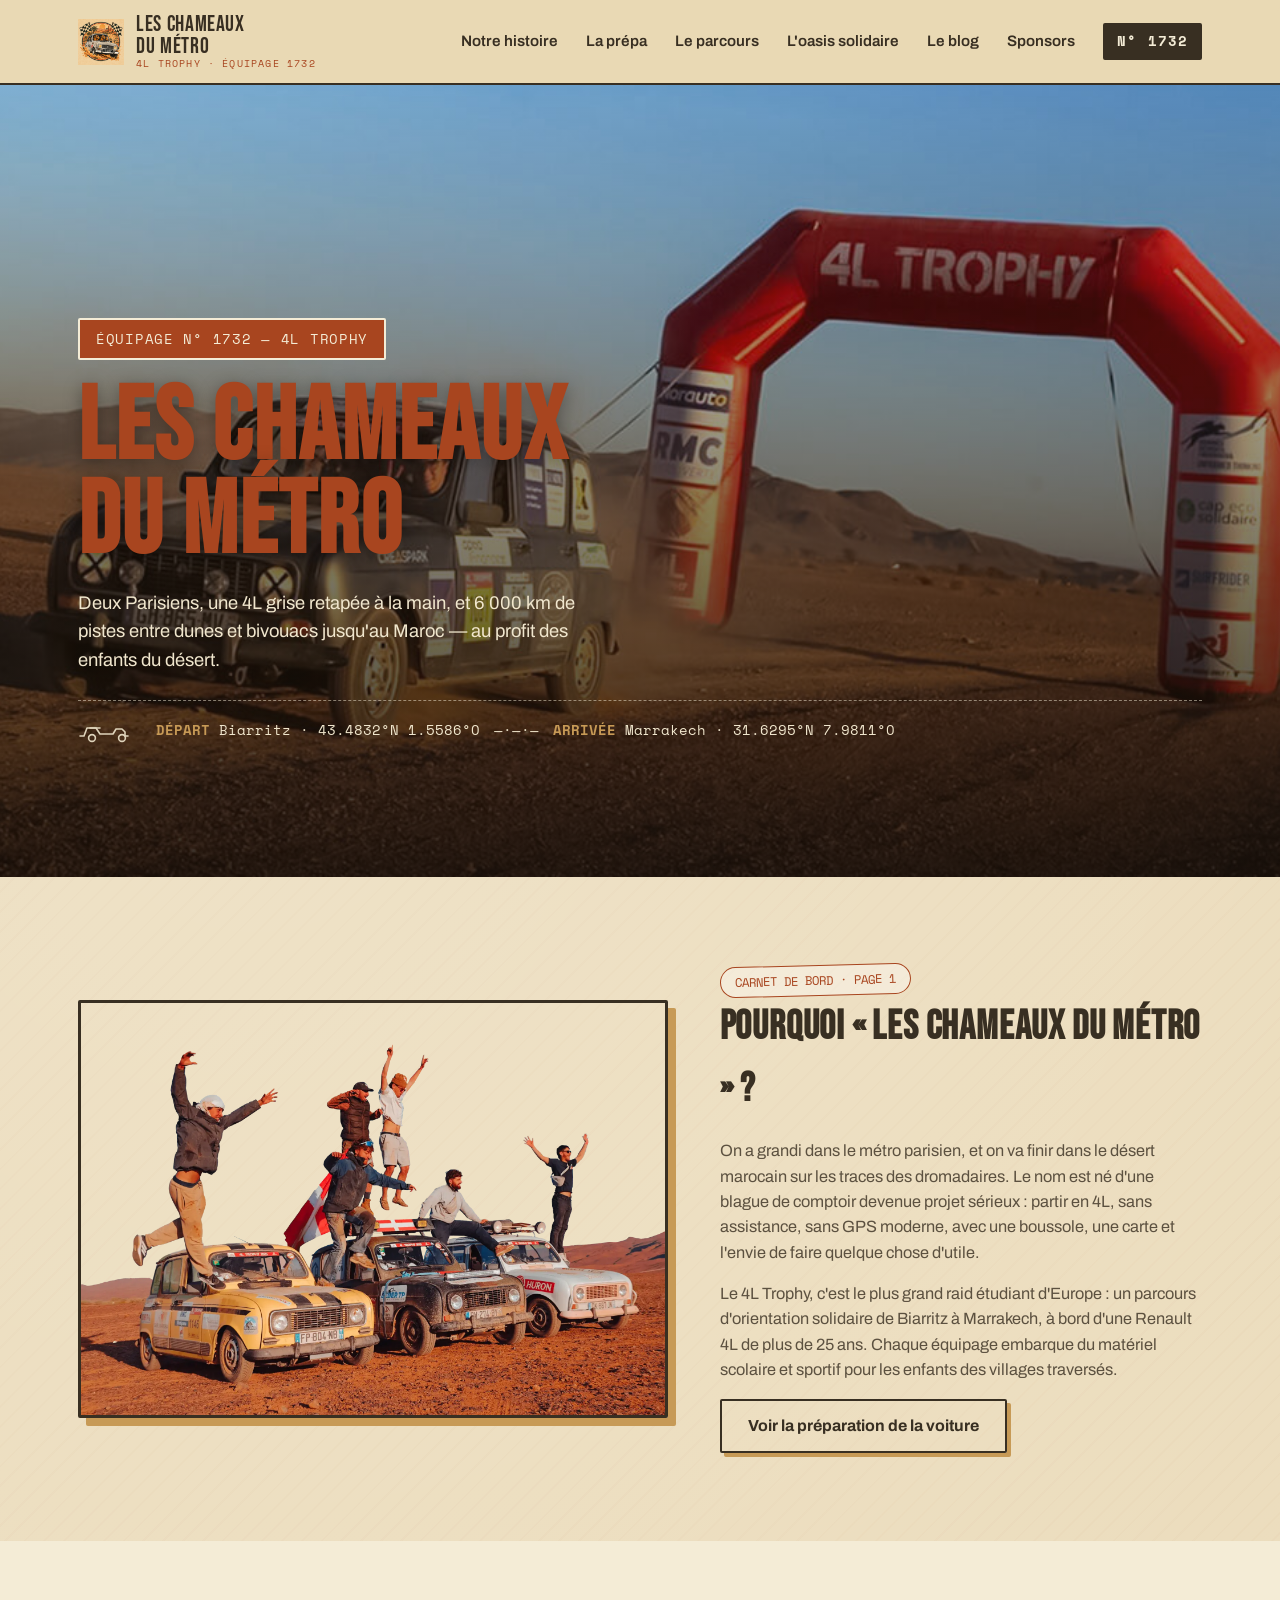
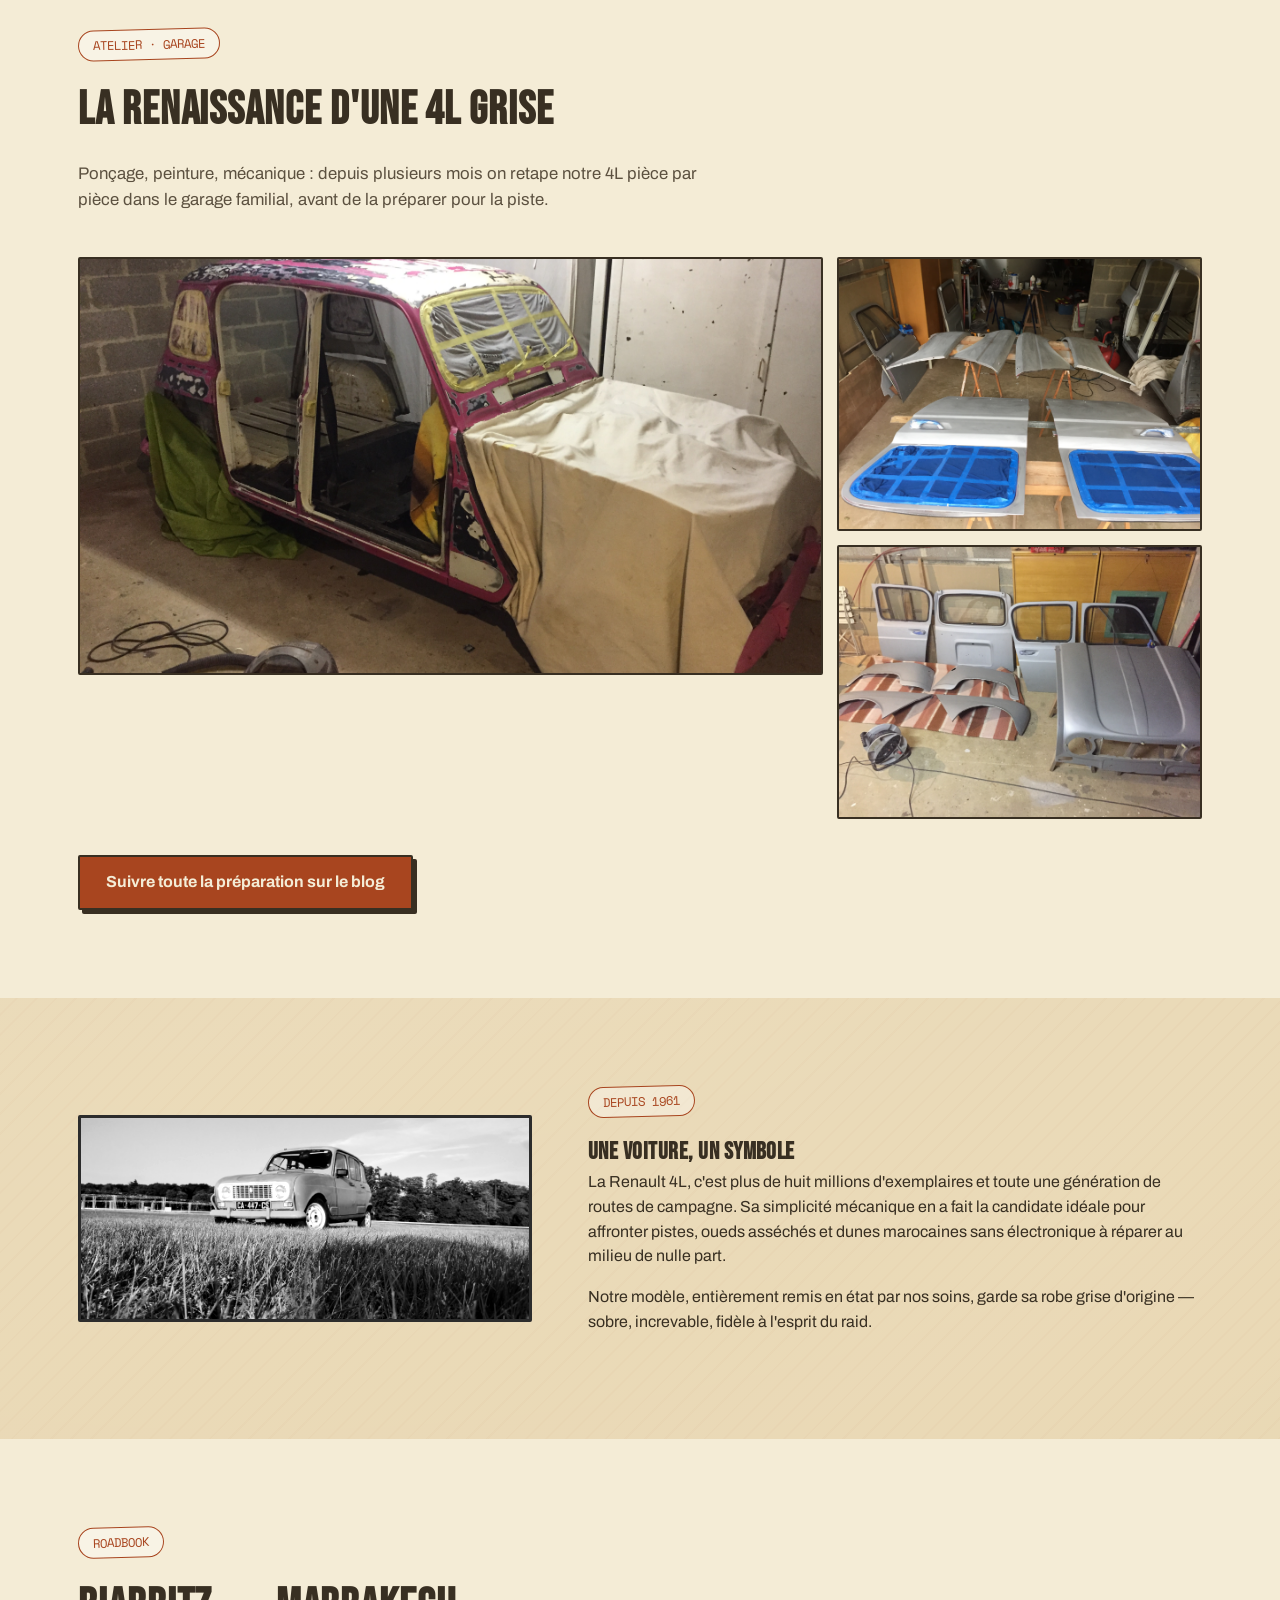
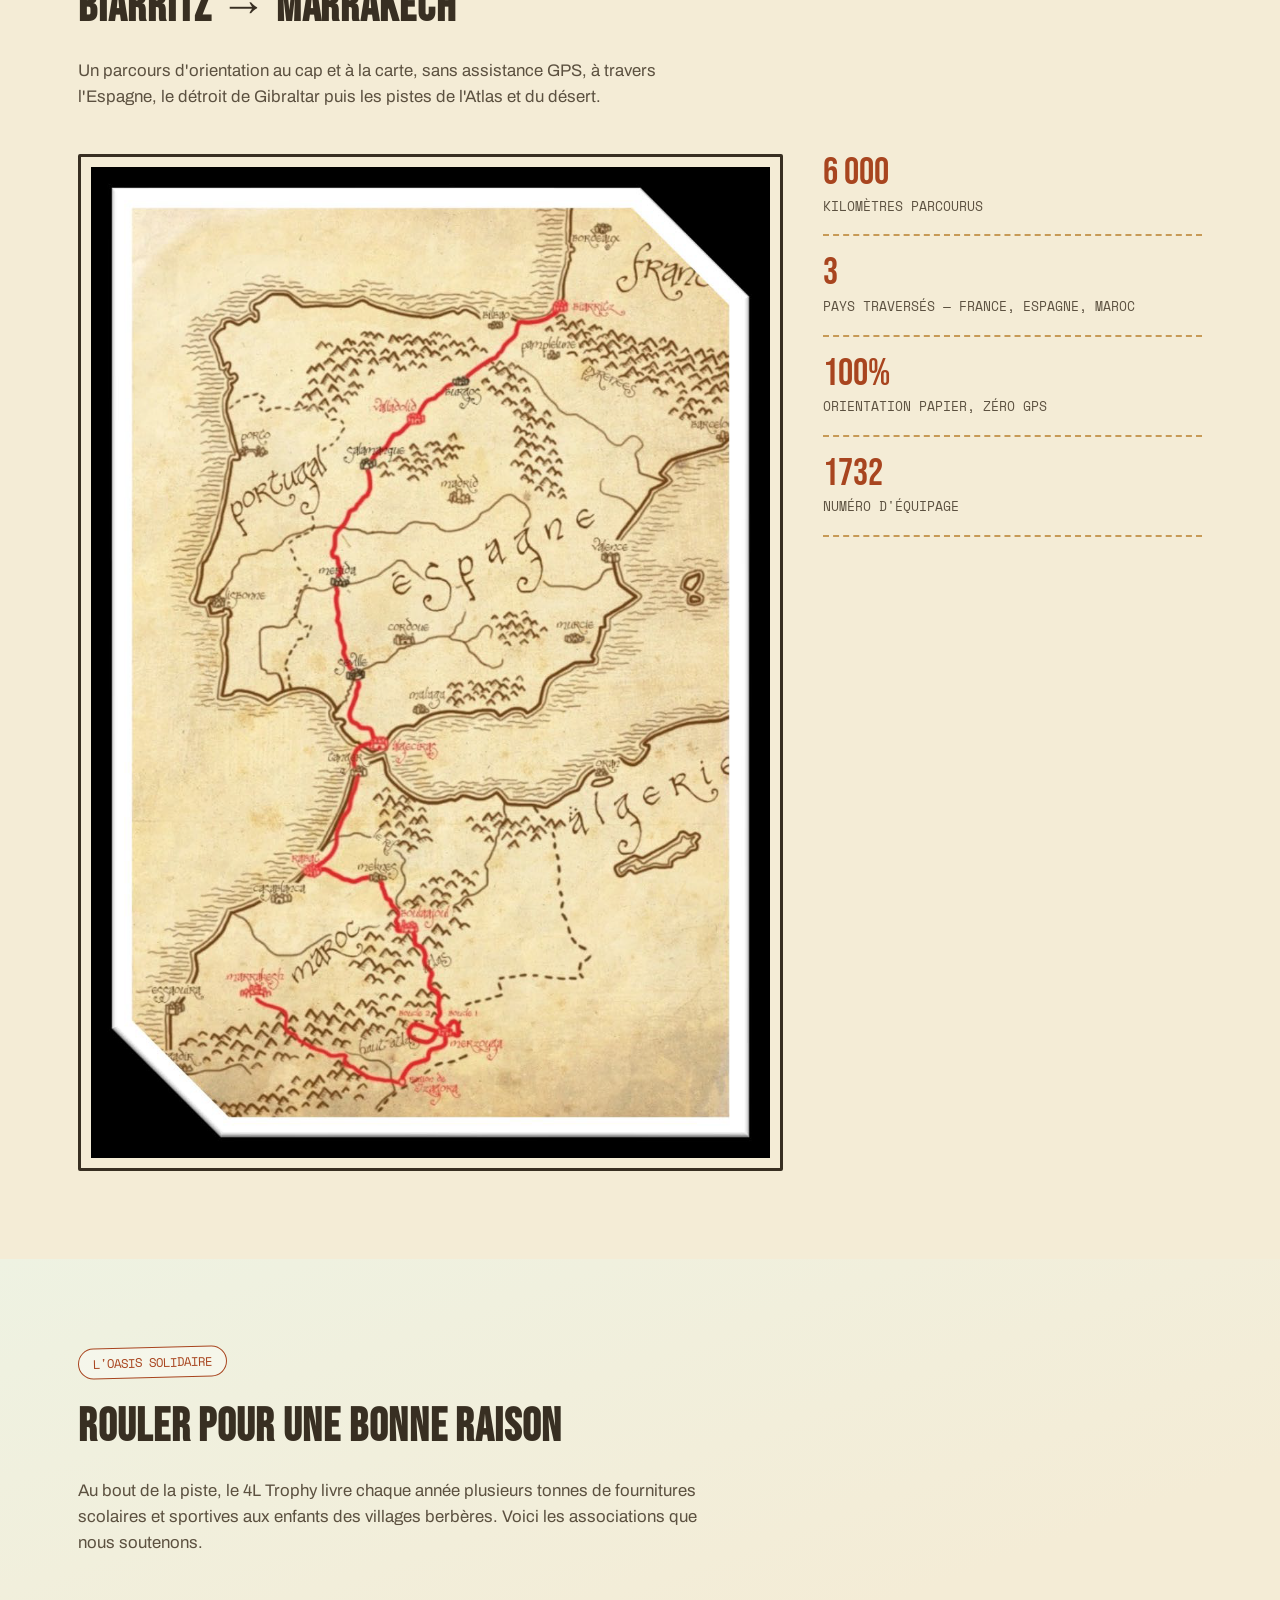
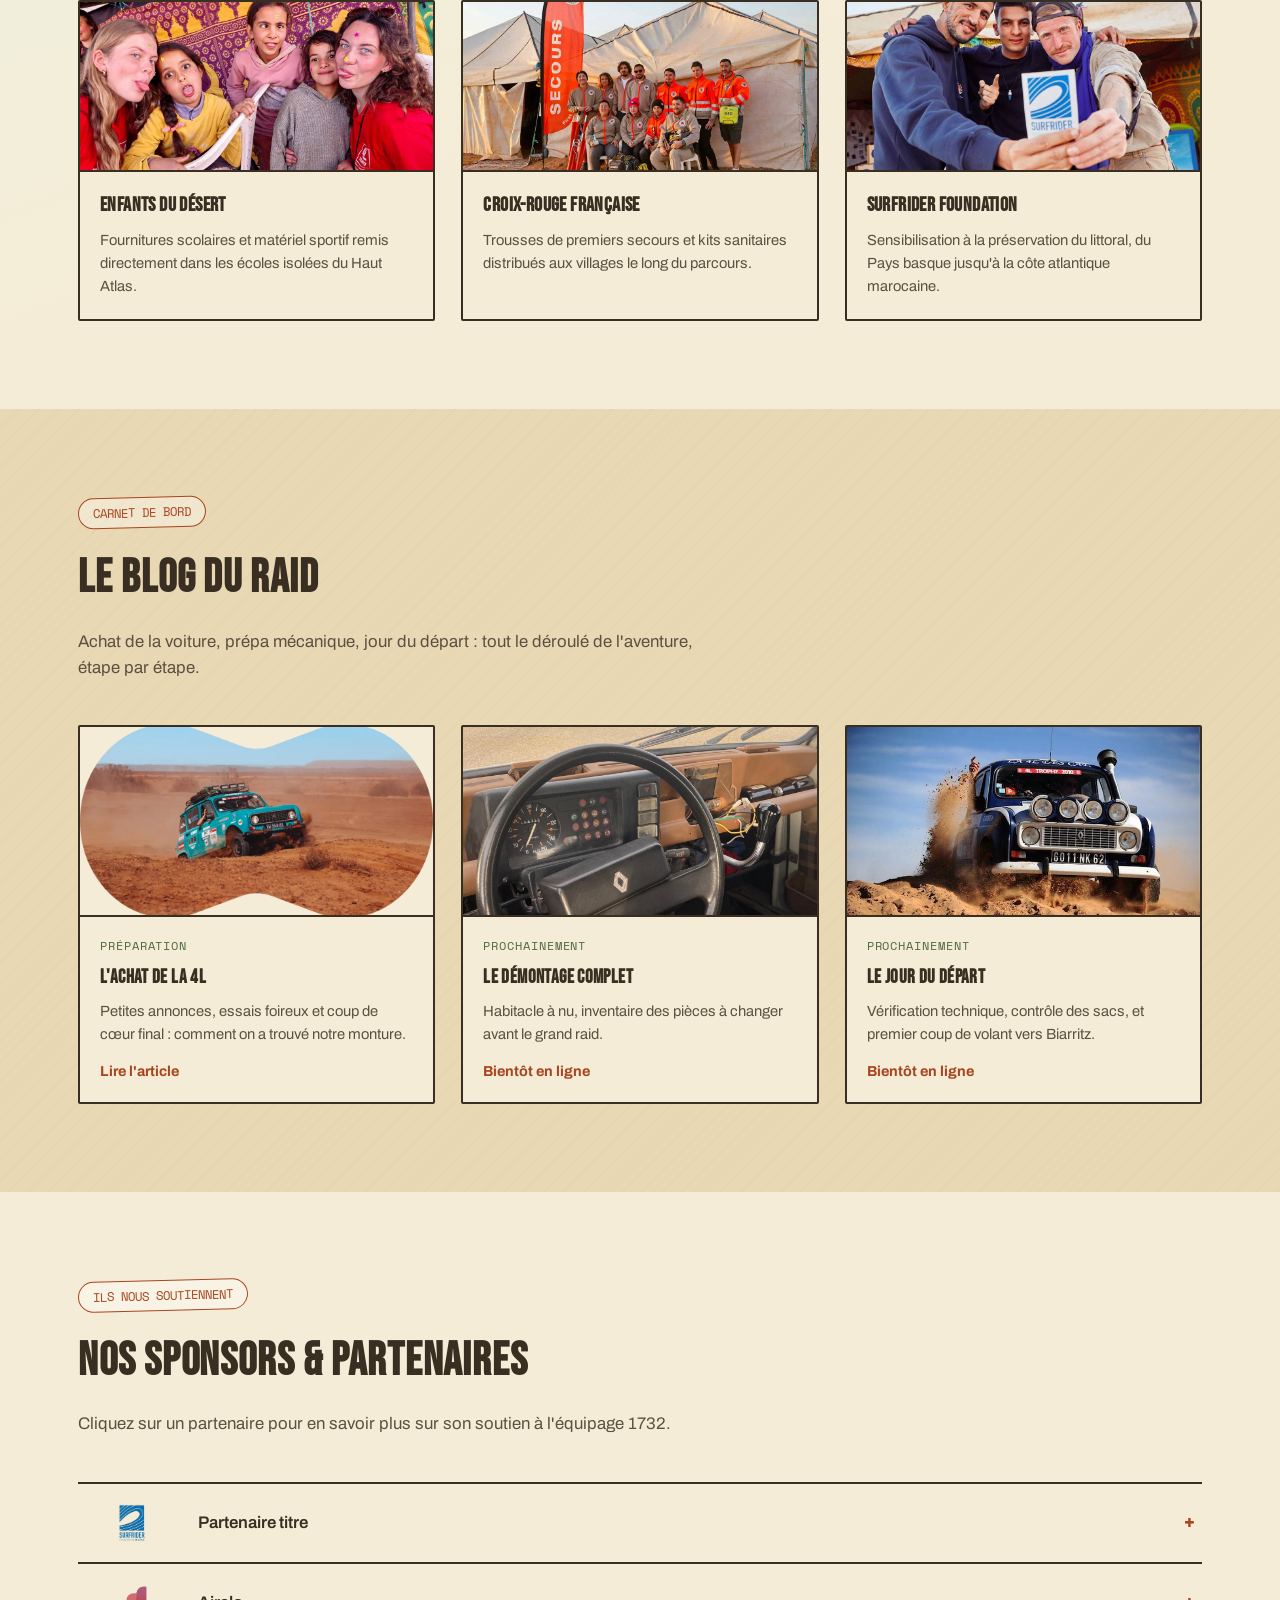
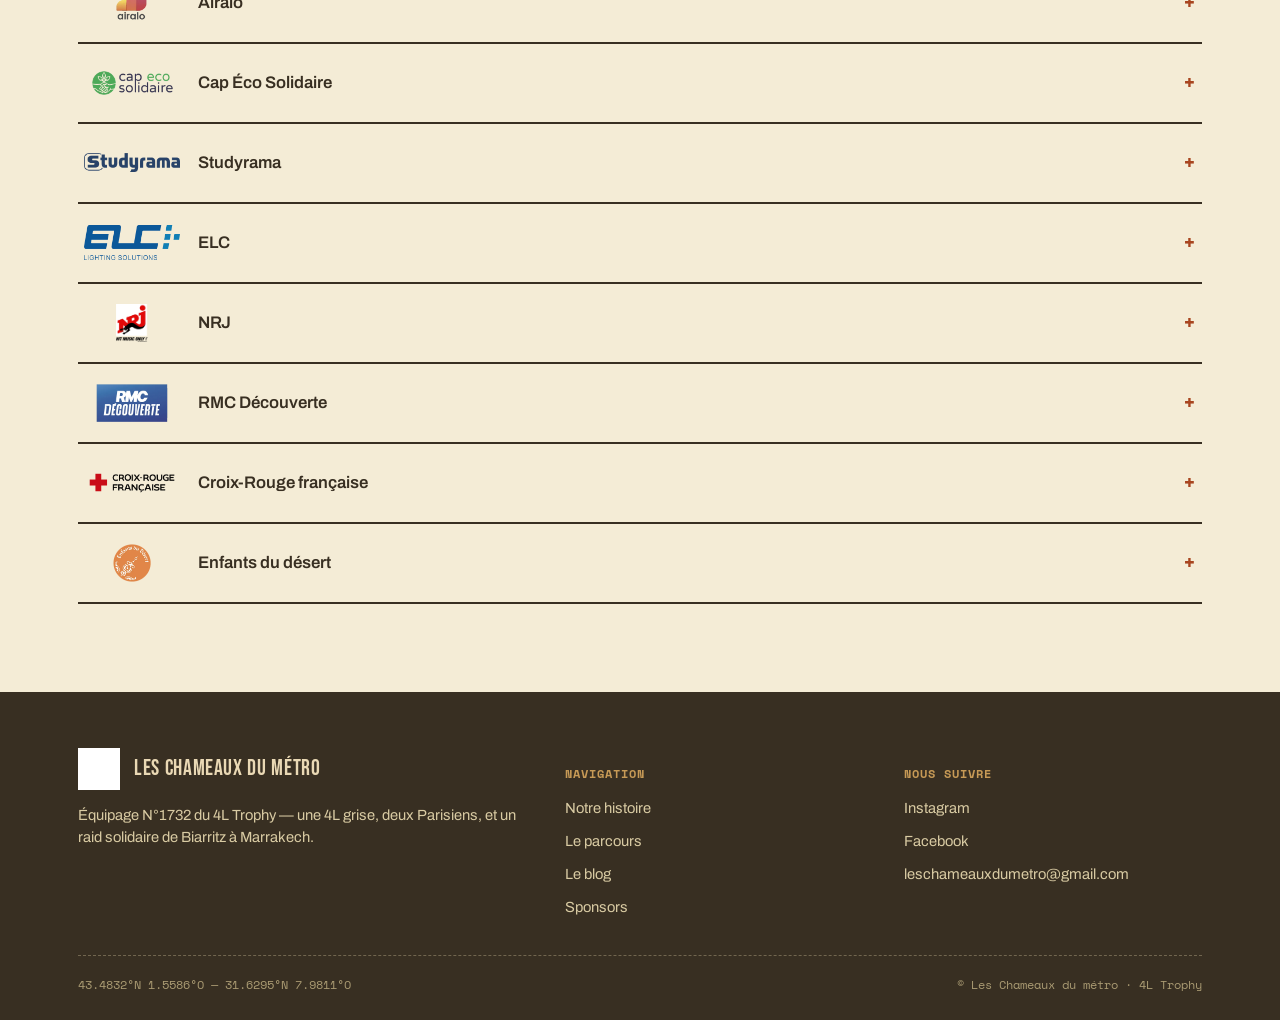
==== commit 4c409c10: "Version 2.9 Avec nouvelle image et site complet" ====
--- a/index.html
+++ b/index.html
@@ -32,9 +32,9 @@
 <section class="hero" style="background-image:url('images/belle-image-4L-dans-le-desert.jpg');">
   <div class="hero-content">
     <span class="hero-plate">ÉQUIPAGE N° 1732 — 4L TROPHY</span>
-    <h1>Les Chameaux<br>du métro</h1>
+    <h1 style="color: #a8451f;">Les Chameaux<br>du métro</h1>
     <p class="hero-sub">Deux Parisiens, une 4L grise retapée à la main, et 6 000 km de pistes entre dunes et bivouacs jusqu'au Maroc — au profit des enfants du désert.</p>
-    <div class="hero-track">
+    <div class="  hero-track">
       <svg viewBox="0 0 64 26" fill="none" xmlns="http://www.w3.org/2000/svg" aria-hidden="true">
         <path d="M2 19h4l3-8h9l4 6h13l3-5h6l3 3v4H50" stroke="#f0e6cd" stroke-width="1.6" stroke-linecap="round" stroke-linejoin="round"/>
         <circle cx="14" cy="21" r="3.4" stroke="#f0e6cd" stroke-width="1.6"/>
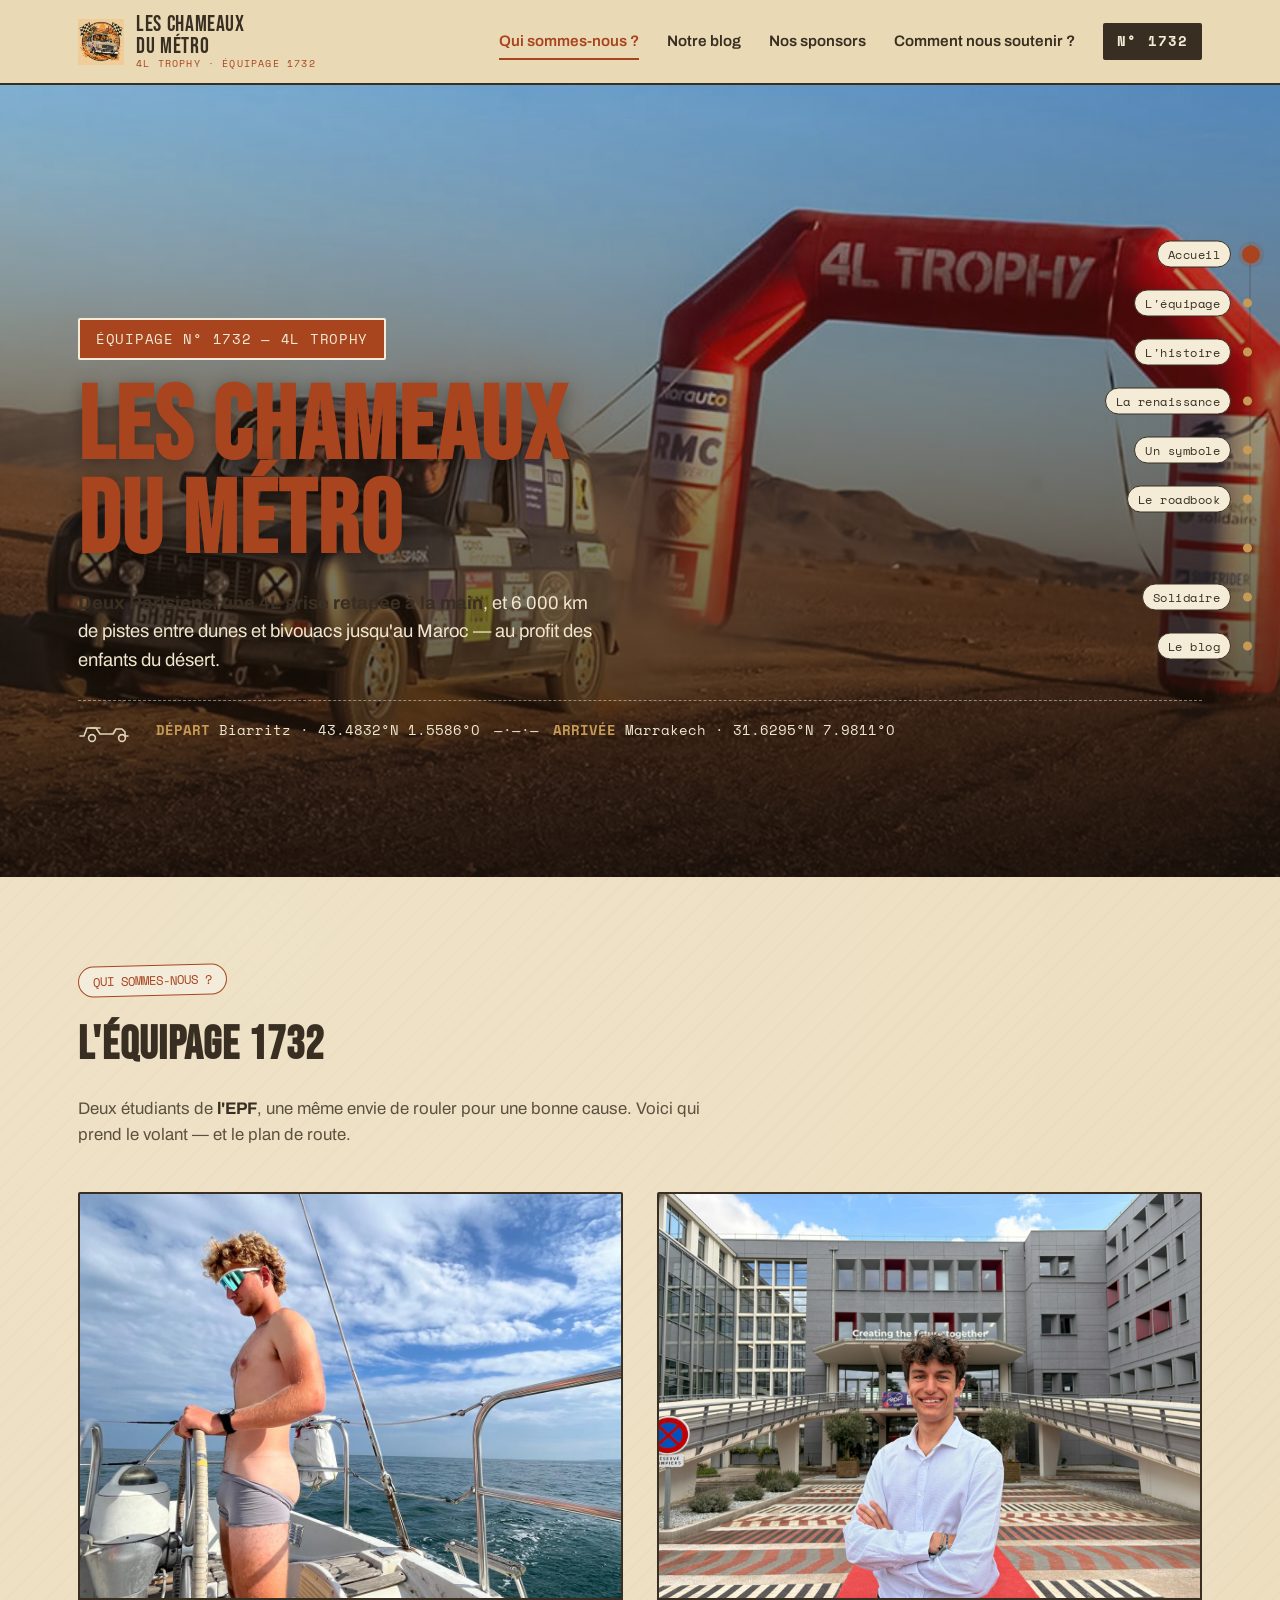
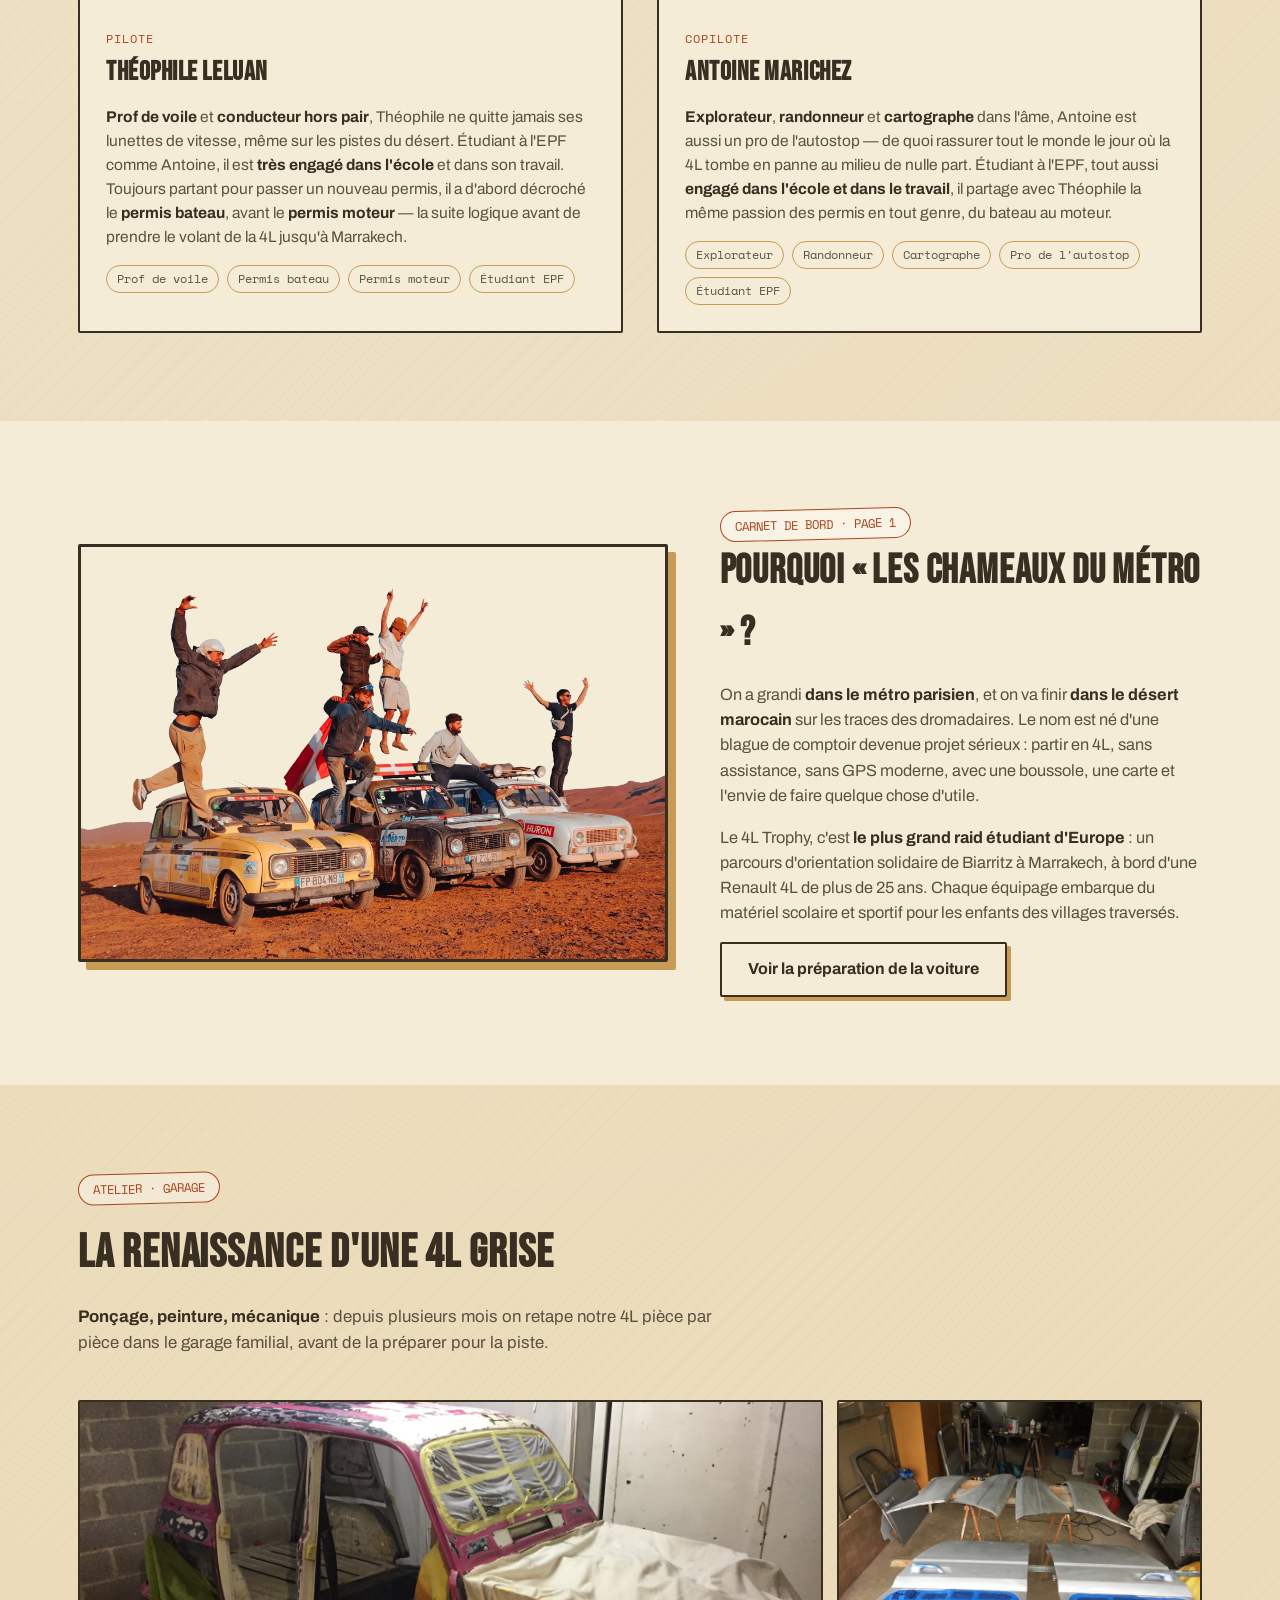
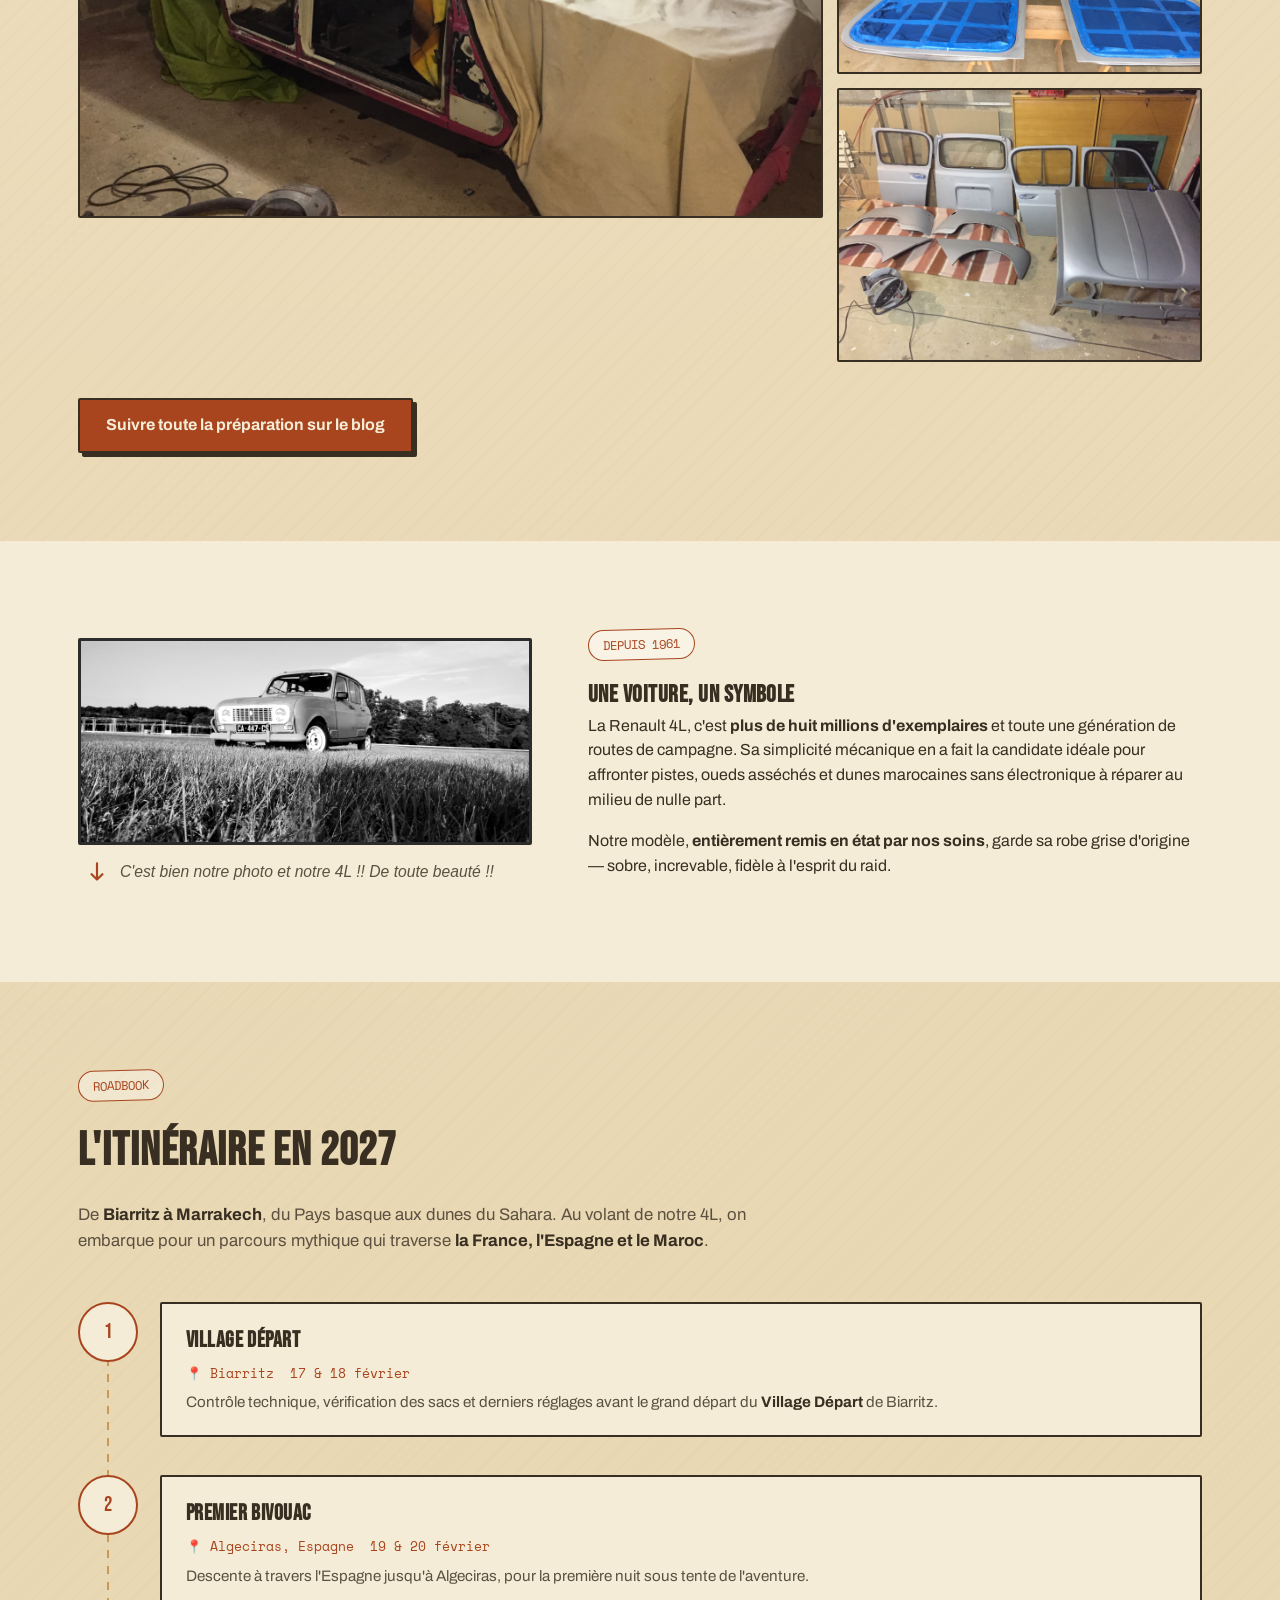
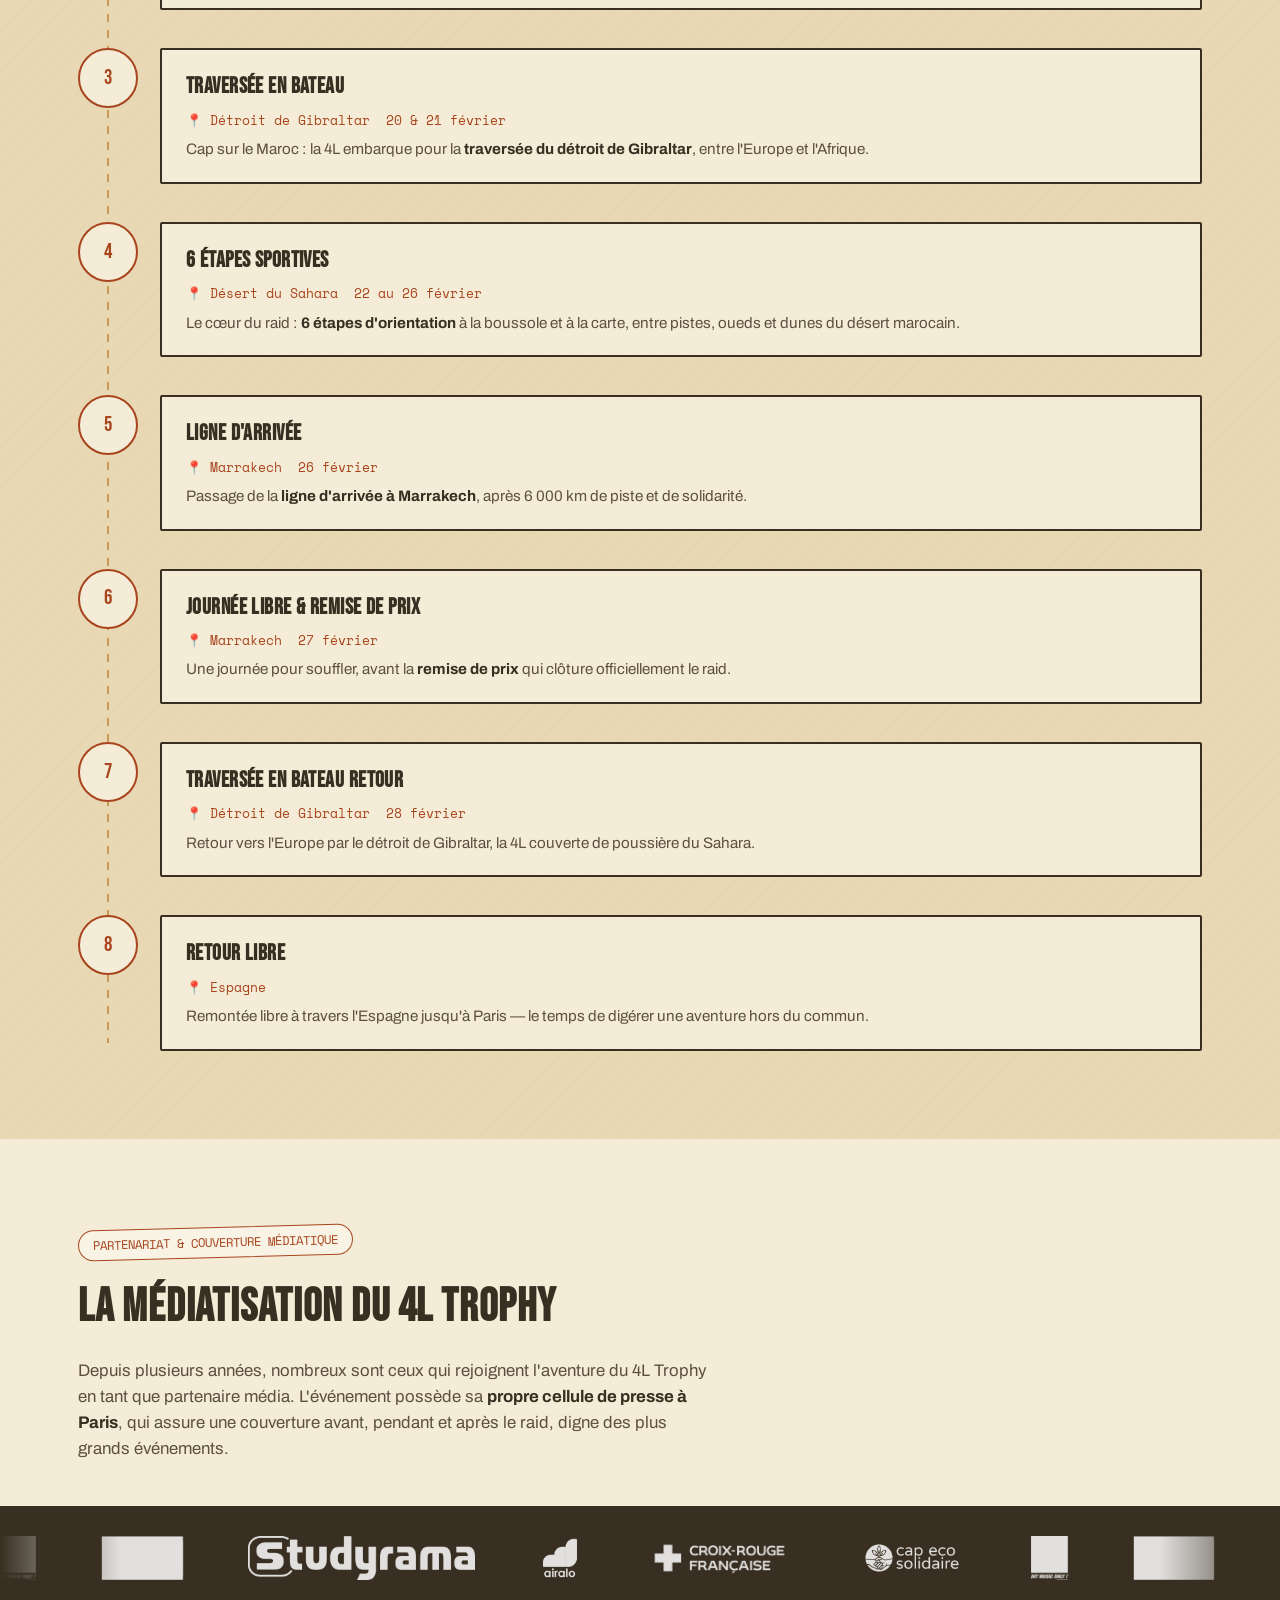
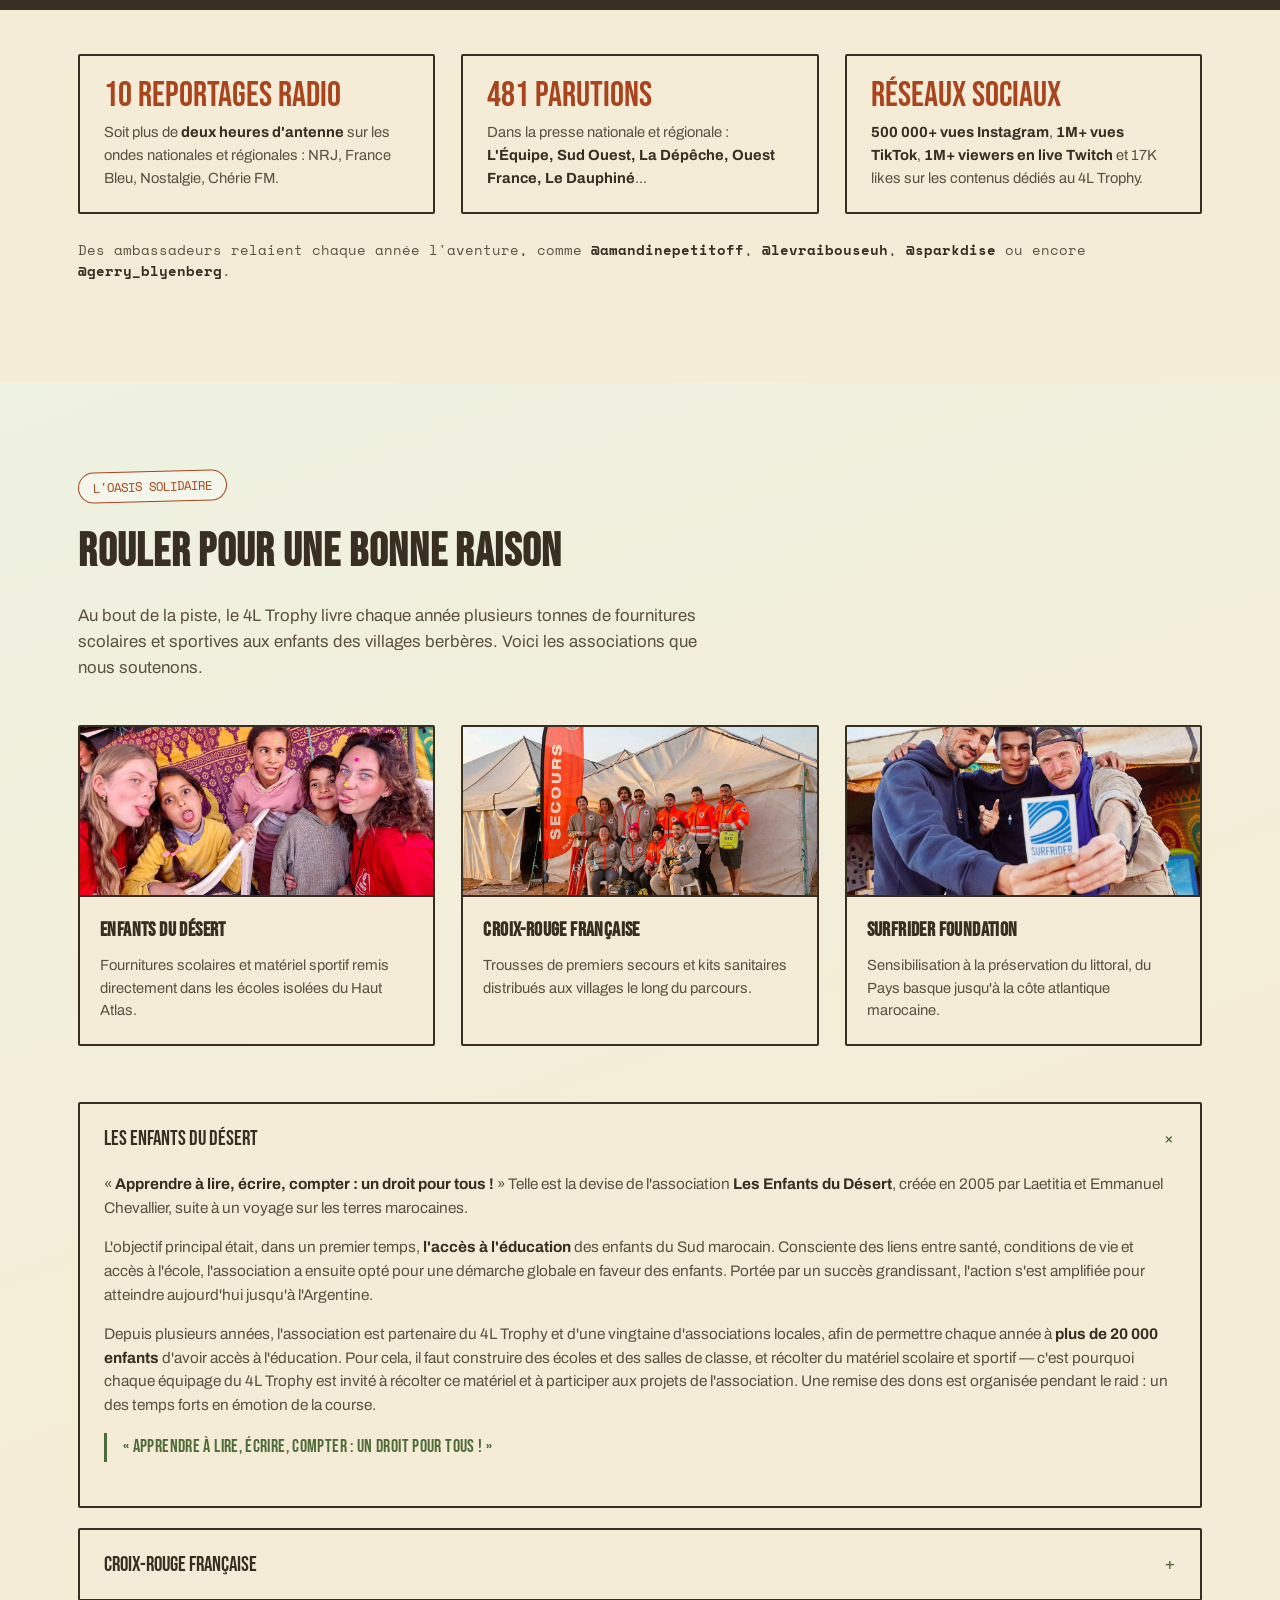
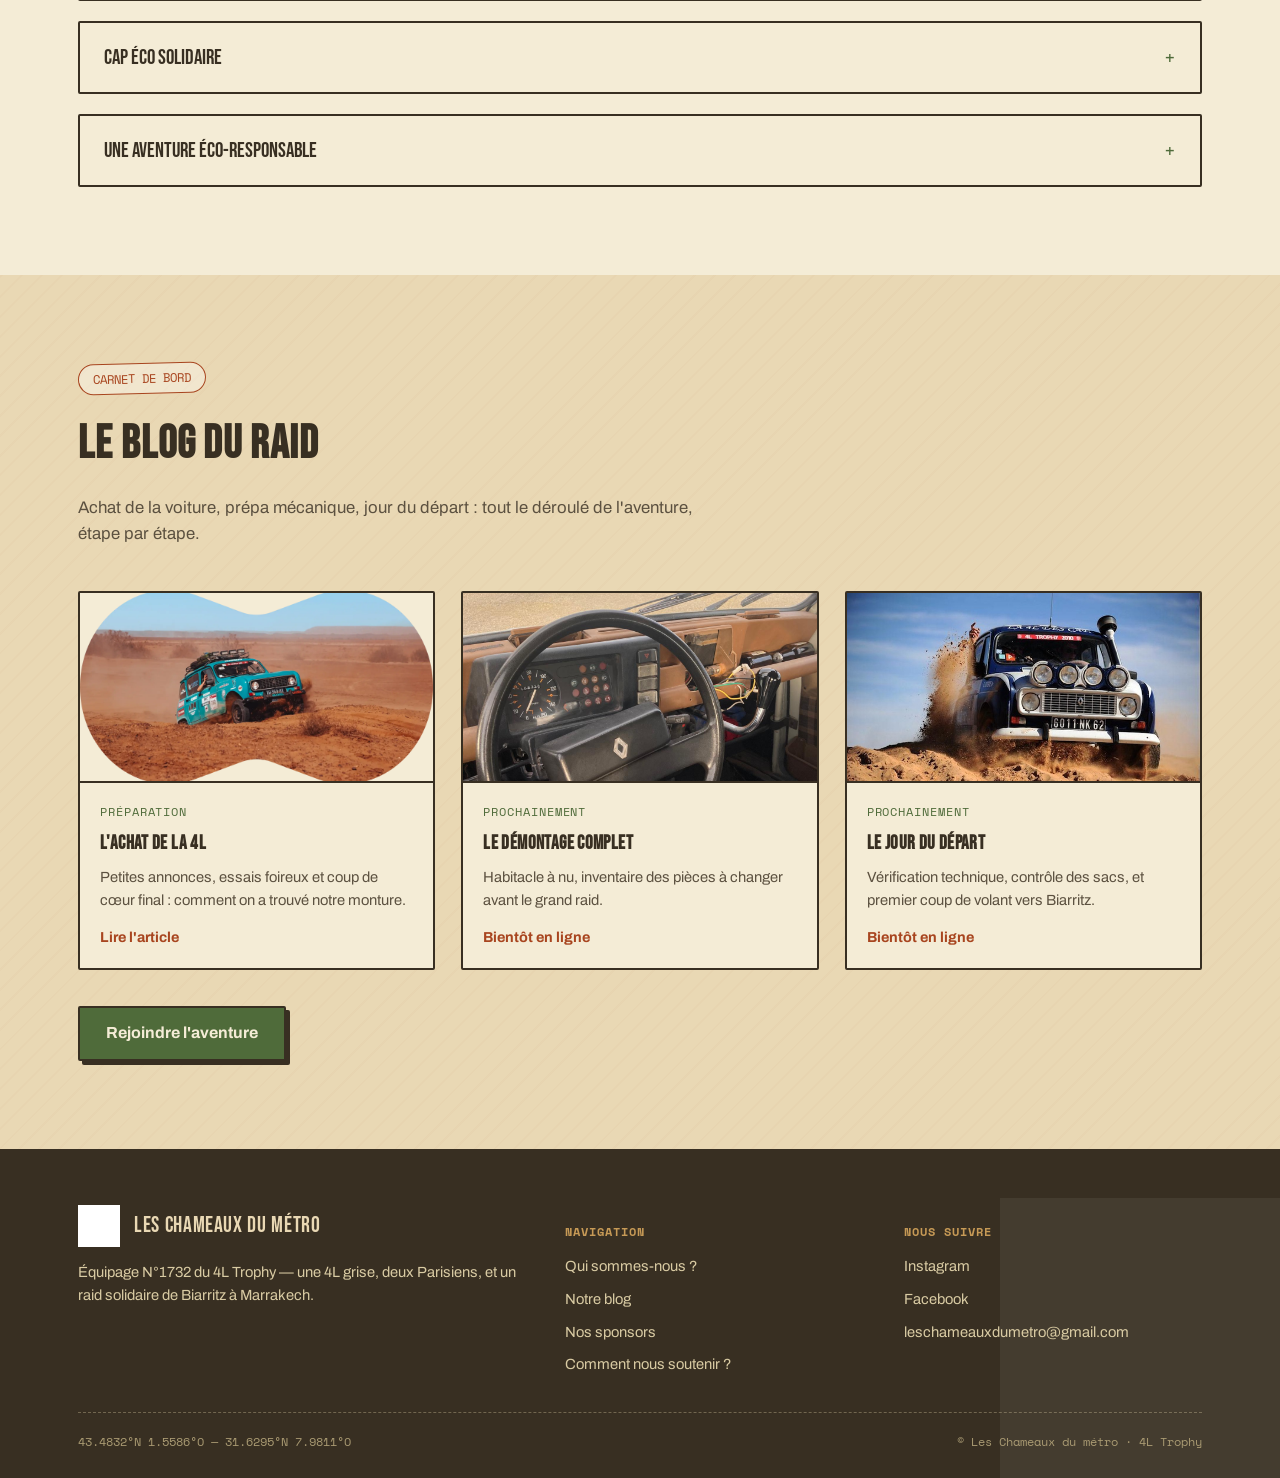
==== commit f2ae4e89: "Version 3 Nouveauté proposition de payement" ====
--- a/index.html
+++ b/index.html
@@ -5,7 +5,7 @@
 <meta name="viewport" content="width=device-width, initial-scale=1.0">
 <title>Les Chameaux du métro — 4L Trophy N°1732</title>
 <meta name="description" content="Suivez l'équipage 1732, Les Chameaux du métro, sur les pistes du 4L Trophy de Biarritz à Marrakech.">
-<link rel="icon" href="images/logo.png">
+<link rel="icon" type="image/png" href="images/logo.png">
 <link rel="stylesheet" href="style.css">
 </head>
 <body>
@@ -18,22 +18,36 @@
     </a>
     <button class="nav-toggle" id="navToggle" aria-label="Ouvrir le menu">☰</button>
     <div class="nav-links" id="navLinks">
-      <a href="#histoire">Notre histoire</a>
-      <a href="#projet">La prépa</a>
-      <a href="#parcours">Le parcours</a>
-      <a href="#solidaire">L'oasis solidaire</a>
-      <a href="blog.html">Le blog</a>
-      <a href="#sponsors">Sponsors</a>
+      <a href="index.html" class="current">Qui sommes-nous ?</a>
+      <a href="blog.html">Notre blog</a>
+      <a href="sponsors.html">Nos sponsors</a>
+      <a href="soutenir.html">Comment nous soutenir ?</a>
       <span class="plate">N° 1732</span>
     </div>
   </nav>
 </header>
 
-<section class="hero" style="background-image:url('images/belle-image-4L-dans-le-desert.jpg');">
+<!-- Barre latérale à bulles -->
+<nav class="side-dots" id="sideDots" aria-label="Navigation dans la page">
+  <div class="side-dots-track">
+    <span class="side-dots-bubble"></span>
+    <button class="side-dot" data-target="hero"><span class="side-dot-label">Accueil</span><span class="side-dot-mark"></span></button>
+    <button class="side-dot" data-target="equipe"><span class="side-dot-label">L'équipage</span><span class="side-dot-mark"></span></button>
+    <button class="side-dot" data-target="histoire"><span class="side-dot-label">L'histoire</span><span class="side-dot-mark"></span></button>
+    <button class="side-dot" data-target="projet"><span class="side-dot-label">La renaissance</span><span class="side-dot-mark"></span></button>
+    <button class="side-dot" data-target="heritage"><span class="side-dot-label">Un symbole</span><span class="side-dot-mark"></span></button>
+    <button class="side-dot" data-target="parcours"><span class="side-dot-label">Le roadbook</span><span class="side-dot-mark"></span></button>
+    <button class="side-dot" data-target="media"><span class="side-dot-label">Médiatisation</span><span class="side-dot-mark"></span></button>
+    <button class="side-dot" data-target="solidaire"><span class="side-dot-label">Solidaire</span><span class="side-dot-mark"></span></button>
+    <button class="side-dot" data-target="blog"><span class="side-dot-label">Le blog</span><span class="side-dot-mark"></span></button>
+  </div>
+</nav>
+
+<section class="hero" id="hero" style="background-image:url('images/belle-image-4L-dans-le-desert.jpg');">
   <div class="hero-content">
     <span class="hero-plate">ÉQUIPAGE N° 1732 — 4L TROPHY</span>
     <h1 style="color: #a8451f;">Les Chameaux<br>du métro</h1>
-    <p class="hero-sub">Deux Parisiens, une 4L grise retapée à la main, et 6 000 km de pistes entre dunes et bivouacs jusqu'au Maroc — au profit des enfants du désert.</p>
+    <p class="hero-sub"><strong>Deux Parisiens, une 4L grise retapée à la main</strong>, et 6 000 km de pistes entre dunes et bivouacs jusqu'au Maroc — au profit des enfants du désert.</p>
     <div class="  hero-track">
       <svg viewBox="0 0 64 26" fill="none" xmlns="http://www.w3.org/2000/svg" aria-hidden="true">
         <path d="M2 19h4l3-8h9l4 6h13l3-5h6l3 3v4H50" stroke="#f0e6cd" stroke-width="1.6" stroke-linecap="round" stroke-linejoin="round"/>
@@ -48,25 +62,71 @@
   </div>
 </section>
 
-<section id="histoire">
+<!-- ===== Qui sommes-nous : l'équipage ===== -->
+<section id="equipe">
+  <div class="container">
+    <div class="section-head">
+      <span class="stamp">QUI SOMMES-NOUS ?</span>
+      <h2>L'équipage 1732</h2>
+      <p>Deux étudiants de <strong>l'EPF</strong>, une même envie de rouler pour une bonne cause. Voici qui prend le volant — et le plan de route.</p>
+    </div>
+    <div class="equipe-grid">
+      <article class="equipier-card">
+        <div class="equipier-photo">
+          <img src="images/Theophile.jpeg" alt="Théophile Leluan, pilote de l'équipage 1732">
+        </div>
+        <div class="equipier-txt">
+          <span class="equipier-role">Pilote</span>
+          <h3>Théophile Leluan</h3>
+          <p><strong>Prof de voile</strong> et <strong>conducteur hors pair</strong>, Théophile ne quitte jamais ses lunettes de vitesse, même sur les pistes du désert. Étudiant à l'EPF comme Antoine, il est <strong>très engagé dans l'école</strong> et dans son travail. Toujours partant pour passer un nouveau permis, il a d'abord décroché le <strong>permis bateau</strong>, avant le <strong>permis moteur</strong> — la suite logique avant de prendre le volant de la 4L jusqu'à Marrakech.</p>
+          <div class="equipier-tags">
+            <span class="equipier-tag">Prof de voile</span>
+            <span class="equipier-tag">Permis bateau</span>
+            <span class="equipier-tag">Permis moteur</span>
+            <span class="equipier-tag">Étudiant EPF</span>
+          </div>
+        </div>
+      </article>
+      <article class="equipier-card">
+        <div class="equipier-photo">
+          <img src="images/MARICHEZ_Antoine_antoine.marichez@gmail.com.jpeg" alt="Antoine Marichez, copilote de l'équipage 1732">
+        </div>
+        <div class="equipier-txt">
+          <span class="equipier-role">Copilote</span>
+          <h3>Antoine Marichez</h3>
+          <p><strong>Explorateur</strong>, <strong>randonneur</strong> et <strong>cartographe</strong> dans l'âme, Antoine est aussi un pro de l'autostop — de quoi rassurer tout le monde le jour où la 4L tombe en panne au milieu de nulle part. Étudiant à l'EPF, tout aussi <strong>engagé dans l'école et dans le travail</strong>, il partage avec Théophile la même passion des permis en tout genre, du bateau au moteur.</p>
+          <div class="equipier-tags">
+            <span class="equipier-tag">Explorateur</span>
+            <span class="equipier-tag">Randonneur</span>
+            <span class="equipier-tag">Cartographe</span>
+            <span class="equipier-tag">Pro de l'autostop</span>
+            <span class="equipier-tag">Étudiant EPF</span>
+          </div>
+        </div>
+      </article>
+    </div>
+  </div>
+</section>
+
+<section id="histoire" class="alt-bg">
   <div class="container story-grid">
     <img src="images/teams-sur-des-4L-qui-sautent.webp" alt="Des 4L du 4L Trophy sautant sur une piste">
     <div class="story-text">
       <span class="stamp">CARNET DE BORD · PAGE 1</span>
       <h2>Pourquoi « Les Chameaux du métro » ?</h2>
-      <p>On a grandi dans le métro parisien, et on va finir dans le désert marocain sur les traces des dromadaires. Le nom est né d'une blague de comptoir devenue projet sérieux : partir en 4L, sans assistance, sans GPS moderne, avec une boussole, une carte et l'envie de faire quelque chose d'utile.</p>
-      <p>Le 4L Trophy, c'est le plus grand raid étudiant d'Europe : un parcours d'orientation solidaire de Biarritz à Marrakech, à bord d'une Renault 4L de plus de 25 ans. Chaque équipage embarque du matériel scolaire et sportif pour les enfants des villages traversés.</p>
+      <p>On a grandi <strong>dans le métro parisien</strong>, et on va finir <strong>dans le désert marocain</strong> sur les traces des dromadaires. Le nom est né d'une blague de comptoir devenue projet sérieux : partir en 4L, sans assistance, sans GPS moderne, avec une boussole, une carte et l'envie de faire quelque chose d'utile.</p>
+      <p>Le 4L Trophy, c'est <strong>le plus grand raid étudiant d'Europe</strong> : un parcours d'orientation solidaire de Biarritz à Marrakech, à bord d'une Renault 4L de plus de 25 ans. Chaque équipage embarque du matériel scolaire et sportif pour les enfants des villages traversés.</p>
       <a href="#projet" class="btn ghost">Voir la préparation de la voiture</a>
     </div>
   </div>
 </section>
 
-<section id="projet" class="alt-bg">
+<section id="projet">
   <div class="container">
     <div class="section-head">
       <span class="stamp">ATELIER · GARAGE</span>
       <h2>La renaissance d'une 4L grise</h2>
-      <p>Ponçage, peinture, mécanique : depuis plusieurs mois on retape notre 4L pièce par pièce dans le garage familial, avant de la préparer pour la piste.</p>
+      <p><strong>Ponçage, peinture, mécanique</strong> : depuis plusieurs mois on retape notre 4L pièce par pièce dans le garage familial, avant de la préparer pour la piste.</p>
     </div>
     <div class="mosaic">
       <a href="blog.html"><img src="images/Vuevoituregarageavecbacheenponsage.JPG" alt="La 4L bâchée en plein ponçage dans le garage"></a>
@@ -79,48 +139,144 @@
   </div>
 </section>
 
-<section>
+<section id="heritage" class="alt-bg">
   <div class="container heritage">
-    <img src="images/Photoclassedela4Lennoiretblancformat-4096-1840.jpg" alt="Photo ancienne en noir et blanc d'une 4L">
+    <div class="heritage-photo">
+      <img src="images/Photoclassedela4Lennoiretblancformat-4096-1840.jpg" alt="Photo ancienne en noir et blanc de notre 4L">
+      <div class="heritage-caption">
+        <svg viewBox="0 0 24 24" fill="none" xmlns="http://www.w3.org/2000/svg"><path d="M12 4v15M12 19l-5-5M12 19l5-5" stroke-width="2" stroke-linecap="round" stroke-linejoin="round"/></svg>
+        <span>C'est bien notre photo et notre 4L !! De toute beauté !!</span>
+      </div>
+    </div>
     <div class="heritage-text">
       <span class="stamp">DEPUIS 1961</span>
       <h2>Une voiture, un symbole</h2>
-      <p>La Renault 4L, c'est plus de huit millions d'exemplaires et toute une génération de routes de campagne. Sa simplicité mécanique en a fait la candidate idéale pour affronter pistes, oueds asséchés et dunes marocaines sans électronique à réparer au milieu de nulle part.</p>
-      <p>Notre modèle, entièrement remis en état par nos soins, garde sa robe grise d'origine — sobre, increvable, fidèle à l'esprit du raid.</p>
-    </div>
-  </div>
-</section>
-
-<section id="parcours" class="alt-bg">
+      <p>La Renault 4L, c'est <strong>plus de huit millions d'exemplaires</strong> et toute une génération de routes de campagne. Sa simplicité mécanique en a fait la candidate idéale pour affronter pistes, oueds asséchés et dunes marocaines sans électronique à réparer au milieu de nulle part.</p>
+      <p>Notre modèle, <strong>entièrement remis en état par nos soins</strong>, garde sa robe grise d'origine — sobre, increvable, fidèle à l'esprit du raid.</p>
+    </div>
+  </div>
+</section>
+
+<section id="parcours">
+  <div class="container">
+    <div class="section-head timeline-intro">
+      <span class="stamp">ROADBOOK</span>
+      <h2>L'itinéraire en 2027</h2>
+      <p>De <strong>Biarritz à Marrakech</strong>, du Pays basque aux dunes du Sahara. Au volant de notre 4L, on embarque pour un parcours mythique qui traverse <strong>la France, l'Espagne et le Maroc</strong>.</p>
+    </div>
+
+    <div class="timeline">
+      <div class="timeline-step">
+        <div class="timeline-num">1</div>
+        <div class="timeline-body">
+          <h3>Village Départ</h3>
+          <div class="timeline-meta"><span>📍 Biarritz</span><span>17 &amp; 18 février</span></div>
+          <p>Contrôle technique, vérification des sacs et derniers réglages avant le grand départ du <strong>Village Départ</strong> de Biarritz.</p>
+        </div>
+      </div>
+      <div class="timeline-step">
+        <div class="timeline-num">2</div>
+        <div class="timeline-body">
+          <h3>Premier bivouac</h3>
+          <div class="timeline-meta"><span>📍 Algeciras, Espagne</span><span>19 &amp; 20 février</span></div>
+          <p>Descente à travers l'Espagne jusqu'à Algeciras, pour la première nuit sous tente de l'aventure.</p>
+        </div>
+      </div>
+      <div class="timeline-step">
+        <div class="timeline-num">3</div>
+        <div class="timeline-body">
+          <h3>Traversée en bateau</h3>
+          <div class="timeline-meta"><span>📍 Détroit de Gibraltar</span><span>20 &amp; 21 février</span></div>
+          <p>Cap sur le Maroc : la 4L embarque pour la <strong>traversée du détroit de Gibraltar</strong>, entre l'Europe et l'Afrique.</p>
+        </div>
+      </div>
+      <div class="timeline-step">
+        <div class="timeline-num">4</div>
+        <div class="timeline-body">
+          <h3>6 étapes sportives</h3>
+          <div class="timeline-meta"><span>📍 Désert du Sahara</span><span>22 au 26 février</span></div>
+          <p>Le cœur du raid : <strong>6 étapes d'orientation</strong> à la boussole et à la carte, entre pistes, oueds et dunes du désert marocain.</p>
+        </div>
+      </div>
+      <div class="timeline-step">
+        <div class="timeline-num">5</div>
+        <div class="timeline-body">
+          <h3>Ligne d'arrivée</h3>
+          <div class="timeline-meta"><span>📍 Marrakech</span><span>26 février</span></div>
+          <p>Passage de la <strong>ligne d'arrivée à Marrakech</strong>, après 6 000 km de piste et de solidarité.</p>
+        </div>
+      </div>
+      <div class="timeline-step">
+        <div class="timeline-num">6</div>
+        <div class="timeline-body">
+          <h3>Journée libre &amp; remise de prix</h3>
+          <div class="timeline-meta"><span>📍 Marrakech</span><span>27 février</span></div>
+          <p>Une journée pour souffler, avant la <strong>remise de prix</strong> qui clôture officiellement le raid.</p>
+        </div>
+      </div>
+      <div class="timeline-step">
+        <div class="timeline-num">7</div>
+        <div class="timeline-body">
+          <h3>Traversée en bateau retour</h3>
+          <div class="timeline-meta"><span>📍 Détroit de Gibraltar</span><span>28 février</span></div>
+          <p>Retour vers l'Europe par le détroit de Gibraltar, la 4L couverte de poussière du Sahara.</p>
+        </div>
+      </div>
+      <div class="timeline-step">
+        <div class="timeline-num">8</div>
+        <div class="timeline-body">
+          <h3>Retour libre</h3>
+          <div class="timeline-meta"><span>📍 Espagne</span></div>
+          <p>Remontée libre à travers l'Espagne jusqu'à Paris — le temps de digérer une aventure hors du commun.</p>
+        </div>
+      </div>
+    </div>
+  </div>
+</section>
+
+<!-- ===== Médiatisation (partenariat presse du 4L Trophy — pas nos sponsors) ===== -->
+<section id="media" class="alt-bg">
   <div class="container">
     <div class="section-head">
-      <span class="stamp">ROADBOOK</span>
-      <h2>Biarritz → Marrakech</h2>
-      <p>Un parcours d'orientation au cap et à la carte, sans assistance GPS, à travers l'Espagne, le détroit de Gibraltar puis les pistes de l'Atlas et du désert.</p>
-    </div>
-    <div class="route-wrap">
-      <div class="route-map">
-        <img src="images/carte-4L-Trophy-Biartiz-marakech.png" alt="Carte du parcours du 4L Trophy de Biarritz à Marrakech">
-      </div>
-      <div class="route-stats">
-        <div class="route-stat">
-          <div class="num">6 000</div>
-          <div class="lbl">KILOMÈTRES PARCOURUS</div>
-        </div>
-        <div class="route-stat">
-          <div class="num">3</div>
-          <div class="lbl">PAYS TRAVERSÉS — FRANCE, ESPAGNE, MAROC</div>
-        </div>
-        <div class="route-stat">
-          <div class="num">100%</div>
-          <div class="lbl">ORIENTATION PAPIER, ZÉRO GPS</div>
-        </div>
-        <div class="route-stat">
-          <div class="num">1732</div>
-          <div class="lbl">NUMÉRO D'ÉQUIPAGE</div>
-        </div>
-      </div>
-    </div>
+      <span class="stamp">PARTENARIAT &amp; COUVERTURE MÉDIATIQUE</span>
+      <h2>La médiatisation du 4L Trophy</h2>
+      <p>Depuis plusieurs années, nombreux sont ceux qui rejoignent l'aventure du 4L Trophy en tant que partenaire média. L'événement possède sa <strong>propre cellule de presse à Paris</strong>, qui assure une couverture avant, pendant et après le raid, digne des plus grands événements.</p>
+    </div>
+  </div>
+
+  <div class="marquee-wrap" aria-hidden="true">
+    <div class="marquee-track">
+      <img src="images/NRJNatiopourfondclairRVB.webp" alt="NRJ">
+      <img src="images/RMC_DECOUVERTE_bleu.webp" alt="RMC Découverte">
+      <img src="images/LOGO_STUDYRAMA_PNG.webp" alt="Studyrama">
+      <img src="images/airalo.webp" alt="Airalo">
+      <img src="images/logo-croix-rouge.webp" alt="Croix-Rouge française">
+      <img src="images/Logo_Cap_Eco_Solidairepng.webp" alt="Cap Éco Solidaire">
+      <img src="images/NRJNatiopourfondclairRVB.webp" alt="NRJ">
+      <img src="images/RMC_DECOUVERTE_bleu.webp" alt="RMC Découverte">
+      <img src="images/LOGO_STUDYRAMA_PNG.webp" alt="Studyrama">
+      <img src="images/airalo.webp" alt="Airalo">
+      <img src="images/logo-croix-rouge.webp" alt="Croix-Rouge française">
+      <img src="images/Logo_Cap_Eco_Solidairepng.webp" alt="Cap Éco Solidaire">
+    </div>
+  </div>
+
+  <div class="container">
+    <div class="media-stats">
+      <div class="media-stat">
+        <div class="num">10 reportages radio</div>
+        <p>Soit plus de <strong>deux heures d'antenne</strong> sur les ondes nationales et régionales : NRJ, France Bleu, Nostalgie, Chérie FM.</p>
+      </div>
+      <div class="media-stat">
+        <div class="num">481 parutions</div>
+        <p>Dans la presse nationale et régionale : <strong>L'Équipe, Sud Ouest, La Dépêche, Ouest France, Le Dauphiné</strong>...</p>
+      </div>
+      <div class="media-stat">
+        <div class="num">Réseaux sociaux</div>
+        <p><strong>500 000+ vues Instagram</strong>, <strong>1M+ vues TikTok</strong>, <strong>1M+ viewers en live Twitch</strong> et 17K likes sur les contenus dédiés au 4L Trophy.</p>
+      </div>
+    </div>
+    <p class="media-ambassadors">Des ambassadeurs relaient chaque année l'aventure, comme <b>@amandinepetitoff</b>, <b>@levraibouseuh</b>, <b>@sparkdise</b> ou encore <b>@gerry_blyenberg</b>.</p>
   </div>
 </section>
 
@@ -154,10 +310,63 @@
         </div>
       </div>
     </div>
-  </div>
-</section>
-
-<section>
+
+    <!-- Détails des actions solidaires et environnementales -->
+    <div class="solidaire-detail" id="solidaireDetail">
+
+      <div class="solidaire-block">
+        <button class="solidaire-block-head">Les Enfants du Désert <span class="sponsor-plus">+</span></button>
+        <div class="solidaire-block-panel">
+          <div class="solidaire-block-inner">
+            <p>« <strong>Apprendre à lire, écrire, compter : un droit pour tous !</strong> » Telle est la devise de l'association <strong>Les Enfants du Désert</strong>, créée en 2005 par Laetitia et Emmanuel Chevallier, suite à un voyage sur les terres marocaines.</p>
+            <p>L'objectif principal était, dans un premier temps, <strong>l'accès à l'éducation</strong> des enfants du Sud marocain. Consciente des liens entre santé, conditions de vie et accès à l'école, l'association a ensuite opté pour une démarche globale en faveur des enfants. Portée par un succès grandissant, l'action s'est amplifiée pour atteindre aujourd'hui jusqu'à l'Argentine.</p>
+            <p>Depuis plusieurs années, l'association est partenaire du 4L Trophy et d'une vingtaine d'associations locales, afin de permettre chaque année à <strong>plus de 20 000 enfants</strong> d'avoir accès à l'éducation. Pour cela, il faut construire des écoles et des salles de classe, et récolter du matériel scolaire et sportif — c'est pourquoi chaque équipage du 4L Trophy est invité à récolter ce matériel et à participer aux projets de l'association. Une remise des dons est organisée pendant le raid : un des temps forts en émotion de la course.</p>
+            <p class="solidaire-quote">« Apprendre à lire, écrire, compter : un droit pour tous ! »</p>
+          </div>
+        </div>
+      </div>
+
+      <div class="solidaire-block">
+        <button class="solidaire-block-head">Croix-Rouge française <span class="sponsor-plus">+</span></button>
+        <div class="solidaire-block-panel">
+          <div class="solidaire-block-inner">
+            <p>Depuis 2011, le 4L Trophy s'est engagé auprès de la <strong>Croix-Rouge française</strong> pour la soutenir sur le volet « aide alimentaire ». Chaque année, près de <strong>20 000 repas</strong> sont servis grâce aux dons de denrées non périssables des trophistes : chaque équipage peut choisir d'amener 10 kg de denrées lors du Village Départ.</p>
+            <p>Cette action solidaire en faveur des plus démunis en France vient en complément des actions menées au Maroc.</p>
+          </div>
+        </div>
+      </div>
+
+      <div class="solidaire-block">
+        <button class="solidaire-block-head">Cap Éco Solidaire <span class="sponsor-plus">+</span></button>
+        <div class="solidaire-block-panel">
+          <div class="solidaire-block-inner">
+            <p>Depuis 2022, le 4L Trophy s'inscrit dans une démarche toujours plus respectueuse de l'environnement grâce à l'action de l'association <strong>Cap Éco Solidaire</strong>, qui sensibilise les trophistes à l'impact environnemental de leur aventure et mène des projets concrets sur le terrain, en collaboration avec des ONG locales.</p>
+            <p><strong>Action 2025 — un château d'eau pour les étudiantes :</strong> aux côtés de Living Planet Morocco, construction d'un château d'eau de 8 tonnes au sein de la Maison de l'étudiante de Dayet Aoua, qui accueille 68 étudiantes et 8 encadrants.</p>
+            <ul>
+              <li><strong>2023-2024 :</strong> création d'un système de collecte et de valorisation des eaux de pluie dans le village de Lahrouch.</li>
+              <li><strong>2022 :</strong> premiers financements de projets d'écocitoyenneté sur le terrain.</li>
+            </ul>
+          </div>
+        </div>
+      </div>
+
+      <div class="solidaire-block">
+        <button class="solidaire-block-head">Une aventure éco-responsable <span class="sponsor-plus">+</span></button>
+        <div class="solidaire-block-panel">
+          <div class="solidaire-block-inner">
+            <p>Au-delà de son défi sportif et solidaire, le 4L Trophy est aussi un événement engagé dans la <strong>protection de l'environnement</strong> — un engagement que nous partageons pleinement.</p>
+            <p><strong>Opération désert propre :</strong> conduite souple et compensée, nettoyage des bivouacs, remise en état des pistes après chaque passage, collecte des déchets, sacs biodégradables remis puis restitués, recyclage des bouteilles plastique avec Surfrider Foundation Maroc.</p>
+            <p><strong>Course respectueuse du milieu :</strong> utilisation exclusive de pistes existantes, promotion de la conduite souple, exclusion de la vitesse, utilisation raisonnée de l'eau, préférence pour les prestataires locaux et le circuit court, brigade verte, maximisation des objets réutilisables.</p>
+            <p><strong>Avec Surfrider Foundation Maroc :</strong> éducation et sensibilisation à l'environnement du littoral, protection des plages et des océans, information sur la pollution, sensibilisation des trophistes au respect des zones traversées, collecte de déchets et compensation des émissions de CO².</p>
+          </div>
+        </div>
+      </div>
+
+    </div>
+  </div>
+</section>
+
+<section id="blog">
   <div class="container">
     <div class="section-head">
       <span class="stamp">CARNET DE BORD</span>
@@ -193,141 +402,14 @@
         </div>
       </a>
     </div>
-  </div>
-</section>
-
-<section id="sponsors" class="alt-bg">
-  <div class="container">
-    <div class="section-head">
-      <span class="stamp">ILS NOUS SOUTIENNENT</span>
-      <h2>Nos sponsors &amp; partenaires</h2>
-      <p>Cliquez sur un partenaire pour en savoir plus sur son soutien à l'équipage 1732.</p>
-    </div>
-
-    <div class="sponsor-menu" id="sponsorMenu">
-
-      <div class="sponsor-item">
-        <button class="sponsor-toggle">
-          <span class="sponsor-left"><img src="images/LogoTransparentBleu.webp" alt="Logo partenaire principal">Partenaire titre</span>
-          <span class="sponsor-plus">+</span>
-        </button>
-        <div class="sponsor-panel">
-          <div class="sponsor-panel-inner">
-            <img src="images/LogoTransparentBleu.webp" alt="Logo partenaire principal">
-            <p>Notre partenaire principal, qui soutient l'équipage 1732 sur l'ensemble de la préparation et du raid. Détails de ce partenariat à compléter.</p>
-          </div>
-        </div>
-      </div>
-
-      <div class="sponsor-item">
-        <button class="sponsor-toggle">
-          <span class="sponsor-left"><img src="images/airalo.webp" alt="Logo Airalo">Airalo</span>
-          <span class="sponsor-plus">+</span>
-        </button>
-        <div class="sponsor-panel">
-          <div class="sponsor-panel-inner">
-            <img src="images/airalo.webp" alt="Logo Airalo">
-            <p>Airalo nous équipe en cartes eSIM pour rester connectés en cas d'urgence tout au long du parcours espagnol et marocain.</p>
-          </div>
-        </div>
-      </div>
-
-      <div class="sponsor-item">
-        <button class="sponsor-toggle">
-          <span class="sponsor-left"><img src="images/Logo_Cap_Eco_Solidairepng.webp" alt="Logo Cap Éco Solidaire">Cap Éco Solidaire</span>
-          <span class="sponsor-plus">+</span>
-        </button>
-        <div class="sponsor-panel">
-          <div class="sponsor-panel-inner">
-            <img src="images/Logo_Cap_Eco_Solidairepng.webp" alt="Logo Cap Éco Solidaire">
-            <p>Cap Éco Solidaire nous accompagne dans une démarche responsable, du choix des pièces à la gestion des déchets pendant le raid.</p>
-          </div>
-        </div>
-      </div>
-
-      <div class="sponsor-item">
-        <button class="sponsor-toggle">
-          <span class="sponsor-left"><img src="images/LOGO_STUDYRAMA_PNG.webp" alt="Logo Studyrama">Studyrama</span>
-          <span class="sponsor-plus">+</span>
-        </button>
-        <div class="sponsor-panel">
-          <div class="sponsor-panel-inner">
-            <img src="images/LOGO_STUDYRAMA_PNG.webp" alt="Logo Studyrama">
-            <p>Studyrama, partenaire média du 4L Trophy, relaie notre aventure auprès des étudiants et futurs équipages.</p>
-          </div>
-        </div>
-      </div>
-
-      <div class="sponsor-item">
-        <button class="sponsor-toggle">
-          <span class="sponsor-left"><img src="images/LOGO-ELC.png" alt="Logo ELC">ELC</span>
-          <span class="sponsor-plus">+</span>
-        </button>
-        <div class="sponsor-panel">
-          <div class="sponsor-panel-inner">
-            <img src="images/LOGO-ELC.png" alt="Logo ELC">
-            <p>ELC nous apporte un soutien matériel pour l'aménagement et l'équipement de la 4L avant le départ.</p>
-          </div>
-        </div>
-      </div>
-
-      <div class="sponsor-item">
-        <button class="sponsor-toggle">
-          <span class="sponsor-left"><img src="images/NRJNatiopourfondclairRVB.webp" alt="Logo NRJ">NRJ</span>
-          <span class="sponsor-plus">+</span>
-        </button>
-        <div class="sponsor-panel">
-          <div class="sponsor-panel-inner">
-            <img src="images/NRJNatiopourfondclairRVB.webp" alt="Logo NRJ">
-            <p>NRJ, radio partenaire officielle du 4L Trophy, suit et diffuse les temps forts du raid chaque année.</p>
-          </div>
-        </div>
-      </div>
-
-      <div class="sponsor-item">
-        <button class="sponsor-toggle">
-          <span class="sponsor-left"><img src="images/RMC_DECOUVERTE_bleu.webp" alt="Logo RMC Découverte">RMC Découverte</span>
-          <span class="sponsor-plus">+</span>
-        </button>
-        <div class="sponsor-panel">
-          <div class="sponsor-panel-inner">
-            <img src="images/RMC_DECOUVERTE_bleu.webp" alt="Logo RMC Découverte">
-            <p>RMC Découverte, diffuseur télé officiel du raid, met en lumière les équipages et leurs projets solidaires.</p>
-          </div>
-        </div>
-      </div>
-
-      <div class="sponsor-item">
-        <button class="sponsor-toggle">
-          <span class="sponsor-left"><img src="images/logo-croix-rouge.webp" alt="Logo Croix-Rouge">Croix-Rouge française</span>
-          <span class="sponsor-plus">+</span>
-        </button>
-        <div class="sponsor-panel">
-          <div class="sponsor-panel-inner">
-            <img src="images/logo-croix-rouge.webp" alt="Logo Croix-Rouge">
-            <p>Association partenaire officielle du 4L Trophy pour la distribution de kits de premiers secours le long du parcours.</p>
-          </div>
-        </div>
-      </div>
-
-      <div class="sponsor-item">
-        <button class="sponsor-toggle">
-          <span class="sponsor-left"><img src="images/logo-enfants-desert-new.webp" alt="Logo Enfants du désert">Enfants du désert</span>
-          <span class="sponsor-plus">+</span>
-        </button>
-        <div class="sponsor-panel">
-          <div class="sponsor-panel-inner">
-            <img src="images/logo-enfants-desert-new.webp" alt="Logo Enfants du désert">
-            <p>Association bénéficiaire de la collecte de fournitures scolaires et sportives remise aux villages du parcours.</p>
-          </div>
-        </div>
-      </div>
-
+    <div class="cta-row">
+      <a href="soutenir.html" class="btn oasis">Rejoindre l'aventure</a>
     </div>
   </div>
 </section>
 
 <footer class="site-footer">
+  <img class="footer-watermark" src="images/logo.png" alt="">
   <div class="container">
     <div class="footer-grid">
       <div>
@@ -340,17 +422,17 @@
       <div>
         <h4>NAVIGATION</h4>
         <div class="footer-links">
-          <a href="#histoire">Notre histoire</a>
-          <a href="#parcours">Le parcours</a>
-          <a href="blog.html">Le blog</a>
-          <a href="#sponsors">Sponsors</a>
+          <a href="index.html">Qui sommes-nous ?</a>
+          <a href="blog.html">Notre blog</a>
+          <a href="sponsors.html">Nos sponsors</a>
+          <a href="soutenir.html">Comment nous soutenir ?</a>
         </div>
       </div>
       <div>
         <h4>NOUS SUIVRE</h4>
         <div class="footer-links">
-          <a href="#">Instagram</a>
-          <a href="#">Facebook</a>
+          <a href="https://www.instagram.com/lesch4meauxdumetro/" target="_blank" rel="noopener">Instagram</a>
+          <a href="https://www.facebook.com/profile.php?id=61594363650555&locale=fr_FR" target="_blank" rel="noopener">Facebook</a>
           <a href="mailto:leschameauxdumetro@gmail.com">leschameauxdumetro@gmail.com</a>
         </div>
       </div>
--- a/style.css
+++ b/style.css
@@ -42,6 +42,7 @@
 a{color:inherit;text-decoration:none;}
 h1,h2,h3{font-family:var(--font-display);letter-spacing:0.02em;margin:0;color:var(--encre);}
 p{margin:0 0 1em;}
+strong,b{font-weight:700;color:var(--encre);}
 .container{max-width:1180px;margin:0 auto;padding:0 28px;}
 
 /* ---------- éléments roadbook ---------- */
@@ -125,7 +126,8 @@
   width:0;height:2px;background:var(--terre);
   transition:width .25s ease;
 }
-.nav-links a:hover::after{width:100%;}
+.nav-links a:hover::after, .nav-links a.current::after{width:100%;}
+.nav-links a.current{color:var(--terre);}
 
 .plate{
   font-family:var(--font-mono);
@@ -259,7 +261,7 @@
 }
 .mosaic a:hover::after{opacity:1;}
 
-.cta-row{margin-top:36px;}
+.cta-row{margin-top:36px;display:flex;gap:16px;flex-wrap:wrap;}
 .btn{
   display:inline-flex;
   align-items:center;
@@ -272,6 +274,9 @@
   border:2px solid var(--encre);
   box-shadow:4px 4px 0 var(--encre);
   transition:transform .15s ease, box-shadow .15s ease;
+  cursor:pointer;
+  font-family:var(--font-body);
+  font-size:1rem;
 }
 .btn:hover{transform:translate(-2px,-2px);box-shadow:6px 6px 0 var(--encre);}
 .btn.ghost{
@@ -280,6 +285,8 @@
   border-color:var(--encre);
   box-shadow:4px 4px 0 var(--sable-fonce);
 }
+.btn.oasis{background:var(--oasis);}
+.btn.small{padding:9px 18px;font-size:0.88rem;box-shadow:3px 3px 0 var(--encre);}
 
 /* ---------- héritage 4L (noir & blanc) ---------- */
 .heritage{
@@ -288,6 +295,7 @@
   gap:56px;
   align-items:center;
 }
+.heritage-photo{position:relative;}
 .heritage img{
   filter:grayscale(1) contrast(1.05);
   border:3px solid var(--encre);
@@ -372,7 +380,7 @@
 .teaser-card p{color:var(--encre-douce);font-size:0.92rem;margin:0;flex:1;}
 .teaser-link{font-weight:700;color:var(--terre);font-size:0.9rem;margin-top:6px;}
 
-/* ---------- sponsors accordéon ---------- */
+/* ---------- sponsors accordéon (page sponsors) ---------- */
 .sponsor-menu{
   border-top:2px solid var(--encre);
 }
@@ -435,12 +443,26 @@
   background:var(--encre);
   color:var(--sable-clair);
   padding:56px 0 26px;
+  position:relative;
+  overflow:hidden;
+}
+.footer-watermark{
+  position:absolute;
+  right:-60px;
+  bottom:-60px;
+  height:340px;
+  width:340px;
+  opacity:0.06;
+  filter:brightness(0) invert(1);
+  pointer-events:none;
 }
 .footer-grid{
   display:grid;
   grid-template-columns:1.2fr 0.8fr 0.8fr;
   gap:40px;
   margin-bottom:36px;
+  position:relative;
+  z-index:1;
 }
 .footer-brand{display:flex;align-items:center;gap:14px;margin-bottom:14px;}
 .footer-brand img{height:42px;filter:brightness(0) invert(1);}
@@ -453,6 +475,7 @@
 }
 .site-footer p, .site-footer a{color:#d9cba3;font-size:0.92rem;}
 .footer-links{display:flex;flex-direction:column;gap:10px;}
+.footer-links a:hover{color:#f4ecd6;}
 .footer-bottom{
   border-top:1px dashed rgba(217,203,163,0.35);
   padding-top:20px;
@@ -463,6 +486,8 @@
   justify-content:space-between;
   flex-wrap:wrap;
   gap:10px;
+  position:relative;
+  z-index:1;
 }
 
 /* =========================================================
@@ -576,4 +601,506 @@
   .post-grid{grid-template-columns:1fr;}
   .post-card.featured{grid-column:span 1;flex-direction:column;}
   .post-card.featured img, .post-card.featured .txt{width:100%;}
+}
+
+/* =========================================================
+   AJOUTS — refonte 2026
+   ========================================================= */
+
+/* ---------- barre latérale à bulles (page index) ---------- */
+.side-dots{
+  position:fixed;
+  right:26px;
+  top:50%;
+  transform:translateY(-50%);
+  z-index:40;
+  display:flex;
+  flex-direction:column;
+  align-items:flex-end;
+  gap:0;
+}
+.side-dots-track{
+  position:relative;
+  display:flex;
+  flex-direction:column;
+  gap:22px;
+  padding-right:2px;
+}
+.side-dots-track::before{
+  content:"";
+  position:absolute;
+  right:3.5px;
+  top:4px;
+  bottom:4px;
+  width:2px;
+  background:rgba(56,47,34,0.18);
+}
+.side-dot{
+  position:relative;
+  display:flex;
+  align-items:center;
+  gap:12px;
+  justify-content:flex-end;
+  cursor:pointer;
+  background:none;
+  border:none;
+  padding:0;
+}
+.side-dot-label{
+  font-family:var(--font-mono);
+  font-size:0.72rem;
+  letter-spacing:0.04em;
+  color:var(--encre);
+  background:var(--sable-carte);
+  border:1.5px solid var(--encre);
+  padding:4px 10px;
+  border-radius:999px;
+  opacity:0;
+  transform:translateX(8px);
+  transition:opacity .2s ease, transform .2s ease;
+  white-space:nowrap;
+}
+.side-dot:hover .side-dot-label, .side-dot.active .side-dot-label{
+  opacity:1;
+  transform:translateX(0);
+}
+.side-dot-mark{
+  width:9px;height:9px;
+  border-radius:50%;
+  background:var(--sable-fonce);
+  border:2px solid var(--sable-fonce);
+  flex-shrink:0;
+  transition:background .2s ease, transform .2s ease;
+  position:relative;
+  z-index:1;
+}
+.side-dot.active .side-dot-mark{
+  background:var(--terre);
+  border-color:var(--terre);
+  transform:scale(1.15);
+}
+.side-dots-bubble{
+  position:absolute;
+  right:-5.5px;
+  width:18px;height:18px;
+  border-radius:50%;
+  background:var(--terre);
+  box-shadow:0 0 0 4px rgba(168,69,31,0.18);
+  transition:top .35s cubic-bezier(.4,0,.2,1);
+  pointer-events:none;
+  z-index:0;
+}
+
+@media (max-width:1100px){
+  .side-dots{display:none;}
+}
+
+/* ---------- équipage ---------- */
+.equipe-grid{
+  display:grid;
+  grid-template-columns:1fr 1fr;
+  gap:34px;
+}
+.equipier-card{
+  background:var(--sable-carte);
+  border:2px solid var(--encre);
+  border-radius:var(--rayon);
+  overflow:hidden;
+  display:flex;
+  flex-direction:column;
+}
+.equipier-photo{
+  aspect-ratio:4/3;
+  overflow:hidden;
+  border-bottom:2px solid var(--encre);
+}
+.equipier-photo img{width:100%;height:100%;object-fit:cover;}
+.equipier-txt{padding:26px;}
+.equipier-role{
+  font-family:var(--font-mono);
+  font-size:0.75rem;
+  color:var(--terre);
+  text-transform:uppercase;
+  letter-spacing:0.08em;
+  margin-bottom:6px;
+}
+.equipier-txt h3{font-size:1.7rem;margin-bottom:12px;}
+.equipier-txt p{color:var(--encre-douce);font-size:0.97rem;}
+.equipier-tags{
+  display:flex;
+  flex-wrap:wrap;
+  gap:8px;
+  margin-top:14px;
+}
+.equipier-tag{
+  font-family:var(--font-mono);
+  font-size:0.72rem;
+  border:1.5px solid var(--sable-fonce);
+  color:var(--encre-douce);
+  padding:4px 10px;
+  border-radius:999px;
+}
+
+/* ---------- flèche + légende sous la photo héritage ---------- */
+.heritage-caption{
+  display:flex;
+  align-items:center;
+  gap:10px;
+  margin-top:14px;
+  padding-left:6px;
+}
+.heritage-caption svg{flex-shrink:0;width:26px;height:26px;stroke:var(--terre);}
+.heritage-caption span{
+  font-family:var(--font-body);
+  font-style:italic;
+  font-size:0.98rem;
+  color:var(--encre-douce);
+}
+
+/* ---------- roadbook détaillé (timeline) ---------- */
+.timeline-intro{
+  max-width:680px;
+  margin-bottom:48px;
+}
+.timeline{
+  position:relative;
+  display:flex;
+  flex-direction:column;
+  gap:0;
+}
+.timeline::before{
+  content:"";
+  position:absolute;
+  left:29px;
+  top:8px;
+  bottom:8px;
+  width:2px;
+  background:repeating-linear-gradient(180deg, var(--sable-fonce) 0 8px, transparent 8px 16px);
+}
+.timeline-step{
+  position:relative;
+  display:grid;
+  grid-template-columns:60px 1fr;
+  gap:22px;
+  padding-bottom:38px;
+}
+.timeline-step:last-child{padding-bottom:0;}
+.timeline-num{
+  width:60px;height:60px;
+  border-radius:50%;
+  background:var(--sable-carte);
+  border:2.5px solid var(--terre);
+  display:flex;align-items:center;justify-content:center;
+  font-family:var(--font-display);
+  font-size:1.3rem;
+  color:var(--terre);
+  flex-shrink:0;
+  position:relative;
+  z-index:1;
+}
+.timeline-body{
+  background:var(--sable-carte);
+  border:2px solid var(--encre);
+  border-radius:var(--rayon);
+  padding:20px 24px;
+}
+.timeline-body h3{font-size:1.35rem;margin-bottom:6px;}
+.timeline-meta{
+  display:flex;
+  flex-wrap:wrap;
+  gap:16px;
+  font-family:var(--font-mono);
+  font-size:0.82rem;
+  color:var(--terre);
+  margin-bottom:8px;
+}
+.timeline-body p{margin:0;color:var(--encre-douce);font-size:0.95rem;}
+
+/* ---------- bandeau média défilant (infini) ---------- */
+.marquee-wrap{
+  position:relative;
+  overflow:hidden;
+  padding:28px 0;
+  background:var(--encre);
+  border-top:2px solid var(--encre);
+  border-bottom:2px solid var(--encre);
+}
+.marquee-wrap::before, .marquee-wrap::after{
+  content:"";
+  position:absolute;top:0;bottom:0;width:120px;
+  z-index:2;
+  pointer-events:none;
+}
+.marquee-wrap::before{left:0;background:linear-gradient(90deg, var(--encre), transparent);}
+.marquee-wrap::after{right:0;background:linear-gradient(270deg, var(--encre), transparent);}
+.marquee-track{
+  display:flex;
+  align-items:center;
+  gap:64px;
+  width:max-content;
+  animation:marquee-scroll 32s linear infinite;
+}
+.marquee-track img{
+  height:44px;
+  width:auto;
+  object-fit:contain;
+  filter:brightness(0) invert(1) opacity(0.85);
+}
+@keyframes marquee-scroll{
+  from{transform:translateX(0);}
+  to{transform:translateX(-50%);}
+}
+@media (prefers-reduced-motion: reduce){
+  .marquee-track{animation:none;}
+}
+.media-stats{
+  display:grid;
+  grid-template-columns:repeat(3,1fr);
+  gap:26px;
+  margin-top:44px;
+}
+.media-stat{
+  background:var(--sable-carte);
+  border:2px solid var(--encre);
+  border-radius:var(--rayon);
+  padding:22px 24px;
+}
+.media-stat .num{
+  font-family:var(--font-display);
+  font-size:2.2rem;
+  color:var(--terre);
+  line-height:1;
+  margin-bottom:8px;
+}
+.media-stat p{margin:0;color:var(--encre-douce);font-size:0.92rem;}
+.media-ambassadors{
+  margin-top:26px;
+  font-family:var(--font-mono);
+  font-size:0.85rem;
+  color:var(--encre-douce);
+}
+.media-ambassadors b{color:var(--encre);}
+
+/* ---------- oasis solidaire — détails associations ---------- */
+.solidaire-detail{
+  margin-top:56px;
+  display:flex;
+  flex-direction:column;
+  gap:20px;
+}
+.solidaire-block{
+  background:var(--sable-carte);
+  border:2px solid var(--encre);
+  border-radius:var(--rayon);
+  overflow:hidden;
+}
+.solidaire-block-head{
+  width:100%;
+  display:flex;
+  align-items:center;
+  justify-content:space-between;
+  gap:16px;
+  padding:20px 24px;
+  background:none;
+  border:none;
+  cursor:pointer;
+  text-align:left;
+  font-family:var(--font-display);
+  font-size:1.3rem;
+  color:var(--encre);
+}
+.solidaire-block-head .sponsor-plus{font-family:var(--font-mono);font-size:1.2rem;color:var(--oasis);transition:transform .2s ease;}
+.solidaire-block.open .sponsor-plus{transform:rotate(45deg);}
+.solidaire-block-panel{
+  max-height:0;
+  overflow:hidden;
+  transition:max-height .35s ease;
+}
+.solidaire-block.open .solidaire-block-panel{max-height:1400px;}
+.solidaire-block-inner{padding:0 24px 26px;color:var(--encre-douce);font-size:0.96rem;}
+.solidaire-block-inner p{margin:0 0 1em;}
+.solidaire-block-inner ul{margin:0 0 1em;padding-left:20px;}
+.solidaire-block-inner li{margin-bottom:6px;}
+.solidaire-quote{
+  font-family:var(--font-display);
+  font-size:1.15rem;
+  color:var(--oasis);
+  letter-spacing:0.02em;
+  margin:16px 0;
+  padding-left:16px;
+  border-left:3px solid var(--oasis);
+}
+
+/* ---------- page sponsors (façade) ---------- */
+.sponsor-hero{
+  padding:64px 0 30px;
+  background:var(--sable-carte);
+  border-bottom:2px solid var(--encre);
+}
+.sponsor-hero h1{font-size:clamp(2.4rem,5.6vw,3.8rem);text-transform:uppercase;}
+.sponsor-hero p{max-width:600px;color:var(--encre-douce);margin-top:16px;font-size:1.05rem;}
+
+.sponsor-bubbles{
+  display:grid;
+  grid-template-columns:repeat(3,1fr);
+  gap:28px;
+}
+.sponsor-bubble{
+  background:var(--sable-carte);
+  border:2px solid var(--encre);
+  border-radius:24px;
+  padding:30px 26px;
+  display:flex;
+  flex-direction:column;
+  align-items:center;
+  text-align:center;
+  gap:14px;
+  transition:transform .15s ease, box-shadow .15s ease;
+  box-shadow:5px 5px 0 var(--sable-fonce);
+}
+.sponsor-bubble:hover{transform:translate(-3px,-3px);box-shadow:8px 8px 0 var(--sable-fonce);}
+.sponsor-bubble-logo{
+  width:96px;height:96px;
+  border-radius:50%;
+  background:#fff;
+  border:2px solid var(--encre);
+  display:flex;align-items:center;justify-content:center;
+  overflow:hidden;
+}
+.sponsor-bubble-logo img{width:70%;height:70%;object-fit:contain;}
+.sponsor-bubble-logo.empty{
+  font-family:var(--font-display);
+  font-size:1.6rem;
+  color:var(--sable-fonce);
+}
+.sponsor-bubble h3{font-size:1.25rem;}
+.sponsor-bubble p{color:var(--encre-douce);font-size:0.92rem;margin:0;flex:1;}
+
+.sponsor-empty{
+  text-align:center;
+  padding:50px 30px;
+  border:2px dashed var(--sable-fonce);
+  border-radius:var(--rayon);
+  background:var(--sable-carte);
+}
+.sponsor-empty .stamp{margin-bottom:16px;}
+.sponsor-empty p{max-width:520px;margin:0 auto 22px;color:var(--encre-douce);}
+
+.join-cta{
+  text-align:center;
+  padding:70px 0;
+  background:var(--terre);
+  color:#f4ecd6;
+}
+.join-cta h2{font-size:clamp(1.9rem,4vw,2.6rem);margin-bottom:16px;color:#f4ecd6;}
+.join-cta p{max-width:520px;margin:0 auto 26px;color:#f0e6cd;}
+.join-cta .btn{background:var(--encre);border-color:#f4ecd6;box-shadow:4px 4px 0 #f4ecd6;}
+.join-cta .btn:hover{box-shadow:6px 6px 0 #f4ecd6;}
+
+/* ---------- page soutenir ---------- */
+.support-grid{
+  display:grid;
+  grid-template-columns:1fr 1fr;
+  gap:30px;
+}
+.support-card{
+  background:var(--sable-carte);
+  border:2px solid var(--encre);
+  border-radius:var(--rayon);
+  padding:30px 28px;
+}
+.support-card h3{font-size:1.5rem;margin-bottom:10px;}
+.support-card p{color:var(--encre-douce);font-size:0.96rem;}
+.support-card .btn{margin-top:8px;}
+.support-actions{display:flex;flex-wrap:wrap;gap:14px;margin-top:18px;}
+
+.form-card{
+  background:var(--sable-carte);
+  border:2px solid var(--encre);
+  border-radius:var(--rayon);
+  padding:34px;
+  max-width:640px;
+}
+.form-row{display:grid;grid-template-columns:1fr 1fr;gap:18px;}
+.form-field{display:flex;flex-direction:column;gap:6px;margin-bottom:18px;}
+.form-field label{
+  font-family:var(--font-mono);
+  font-size:0.78rem;
+  color:var(--encre-douce);
+  letter-spacing:0.03em;
+}
+.form-field input, .form-field textarea{
+  font-family:var(--font-body);
+  font-size:0.98rem;
+  padding:11px 14px;
+  border:2px solid var(--encre);
+  border-radius:var(--rayon);
+  background:#fff;
+  color:var(--encre);
+}
+.form-field input:focus, .form-field textarea:focus{
+  outline:3px solid var(--sable-fonce);
+  outline-offset:1px;
+}
+.form-field textarea{resize:vertical;min-height:100px;}
+.form-note{font-size:0.85rem;color:var(--encre-douce);margin-top:10px;}
+
+.contact-row{
+  display:flex;
+  align-items:center;
+  gap:16px;
+  flex-wrap:wrap;
+  margin-top:14px;
+}
+.copy-email{
+  display:inline-flex;
+  align-items:center;
+  gap:8px;
+  background:transparent;
+  border:2px solid var(--encre);
+  color:var(--encre);
+  font-family:var(--font-mono);
+  font-size:0.88rem;
+  padding:10px 16px;
+  border-radius:var(--rayon);
+  cursor:pointer;
+}
+.copy-email:hover{background:var(--sable-carte);}
+.copy-email.copied{border-color:var(--oasis);color:var(--oasis);}
+
+.social-grid{
+  display:grid;
+  grid-template-columns:repeat(2,1fr);
+  gap:20px;
+}
+.social-card{
+  display:flex;
+  align-items:center;
+  gap:16px;
+  background:var(--sable-carte);
+  border:2px solid var(--encre);
+  border-radius:var(--rayon);
+  padding:20px 22px;
+  transition:transform .15s ease;
+}
+.social-card:hover{transform:translateY(-3px);}
+.social-icon{
+  width:46px;height:46px;
+  border-radius:50%;
+  background:var(--terre);
+  display:flex;align-items:center;justify-content:center;
+  color:#f4ecd6;
+  flex-shrink:0;
+}
+.social-icon svg{width:22px;height:22px;fill:currentColor;}
+.social-card h4{font-family:var(--font-display);font-size:1.2rem;margin-bottom:2px;}
+.social-card span{font-family:var(--font-mono);font-size:0.8rem;color:var(--encre-douce);}
+
+/* ---------- responsive ajouts ---------- */
+@media (max-width:900px){
+  .equipe-grid, .support-grid, .form-row, .social-grid, .sponsor-bubbles{grid-template-columns:1fr;}
+  .media-stats{grid-template-columns:1fr;}
+  .timeline::before{left:24px;}
+  .timeline-step{grid-template-columns:50px 1fr;gap:16px;}
+  .timeline-num{width:50px;height:50px;font-size:1.1rem;}
 }
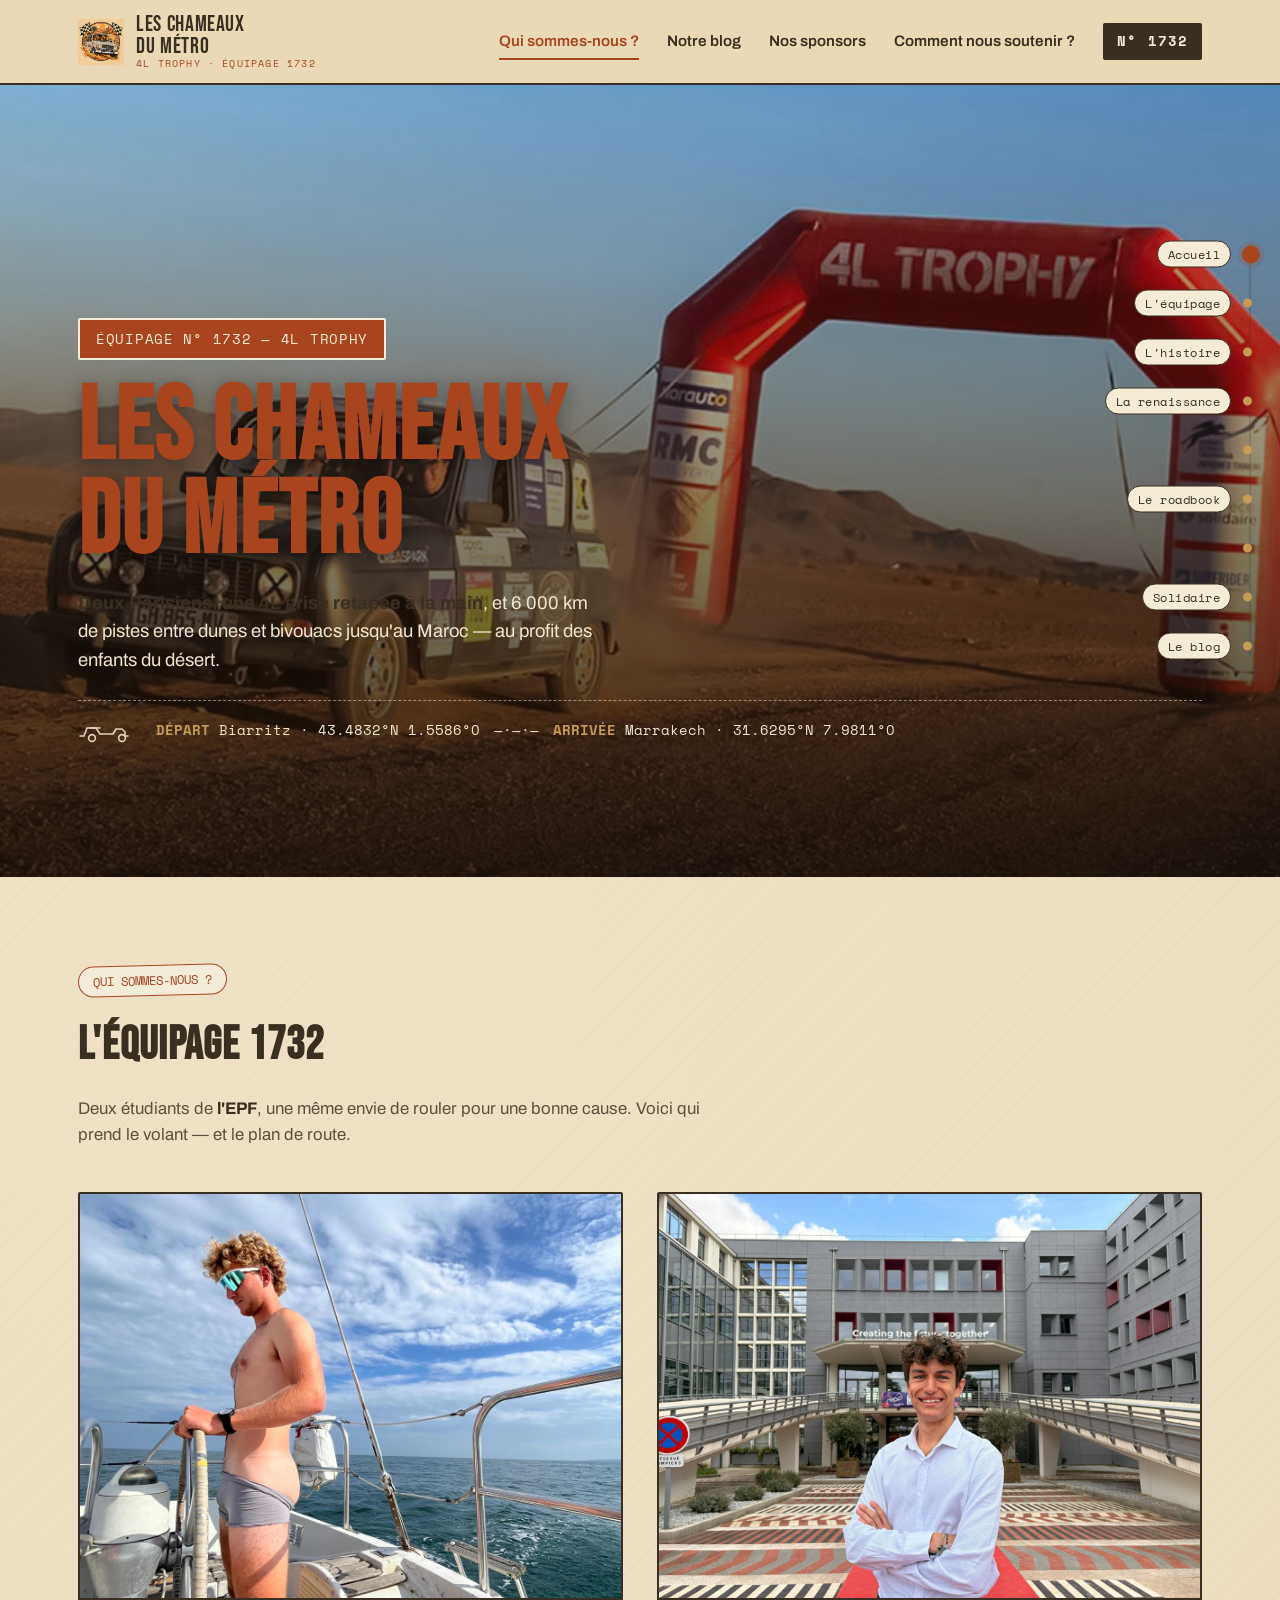
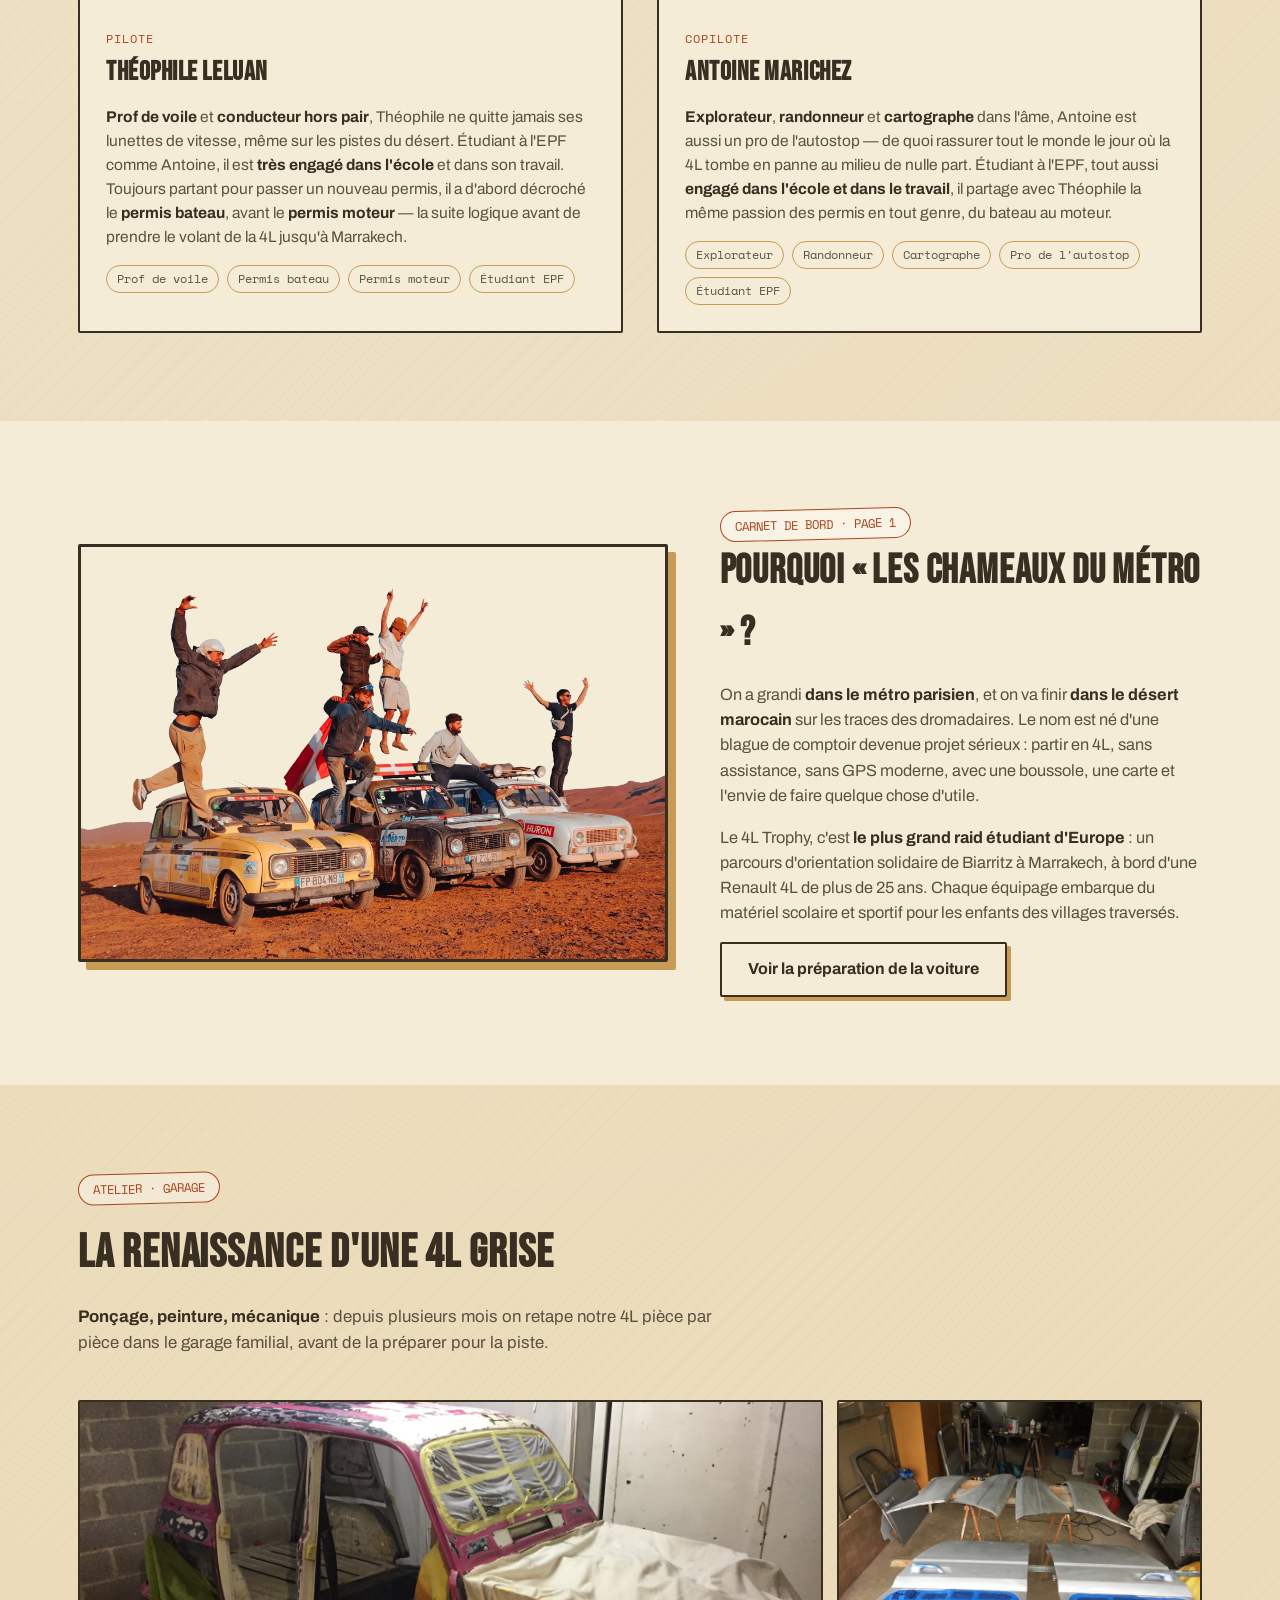
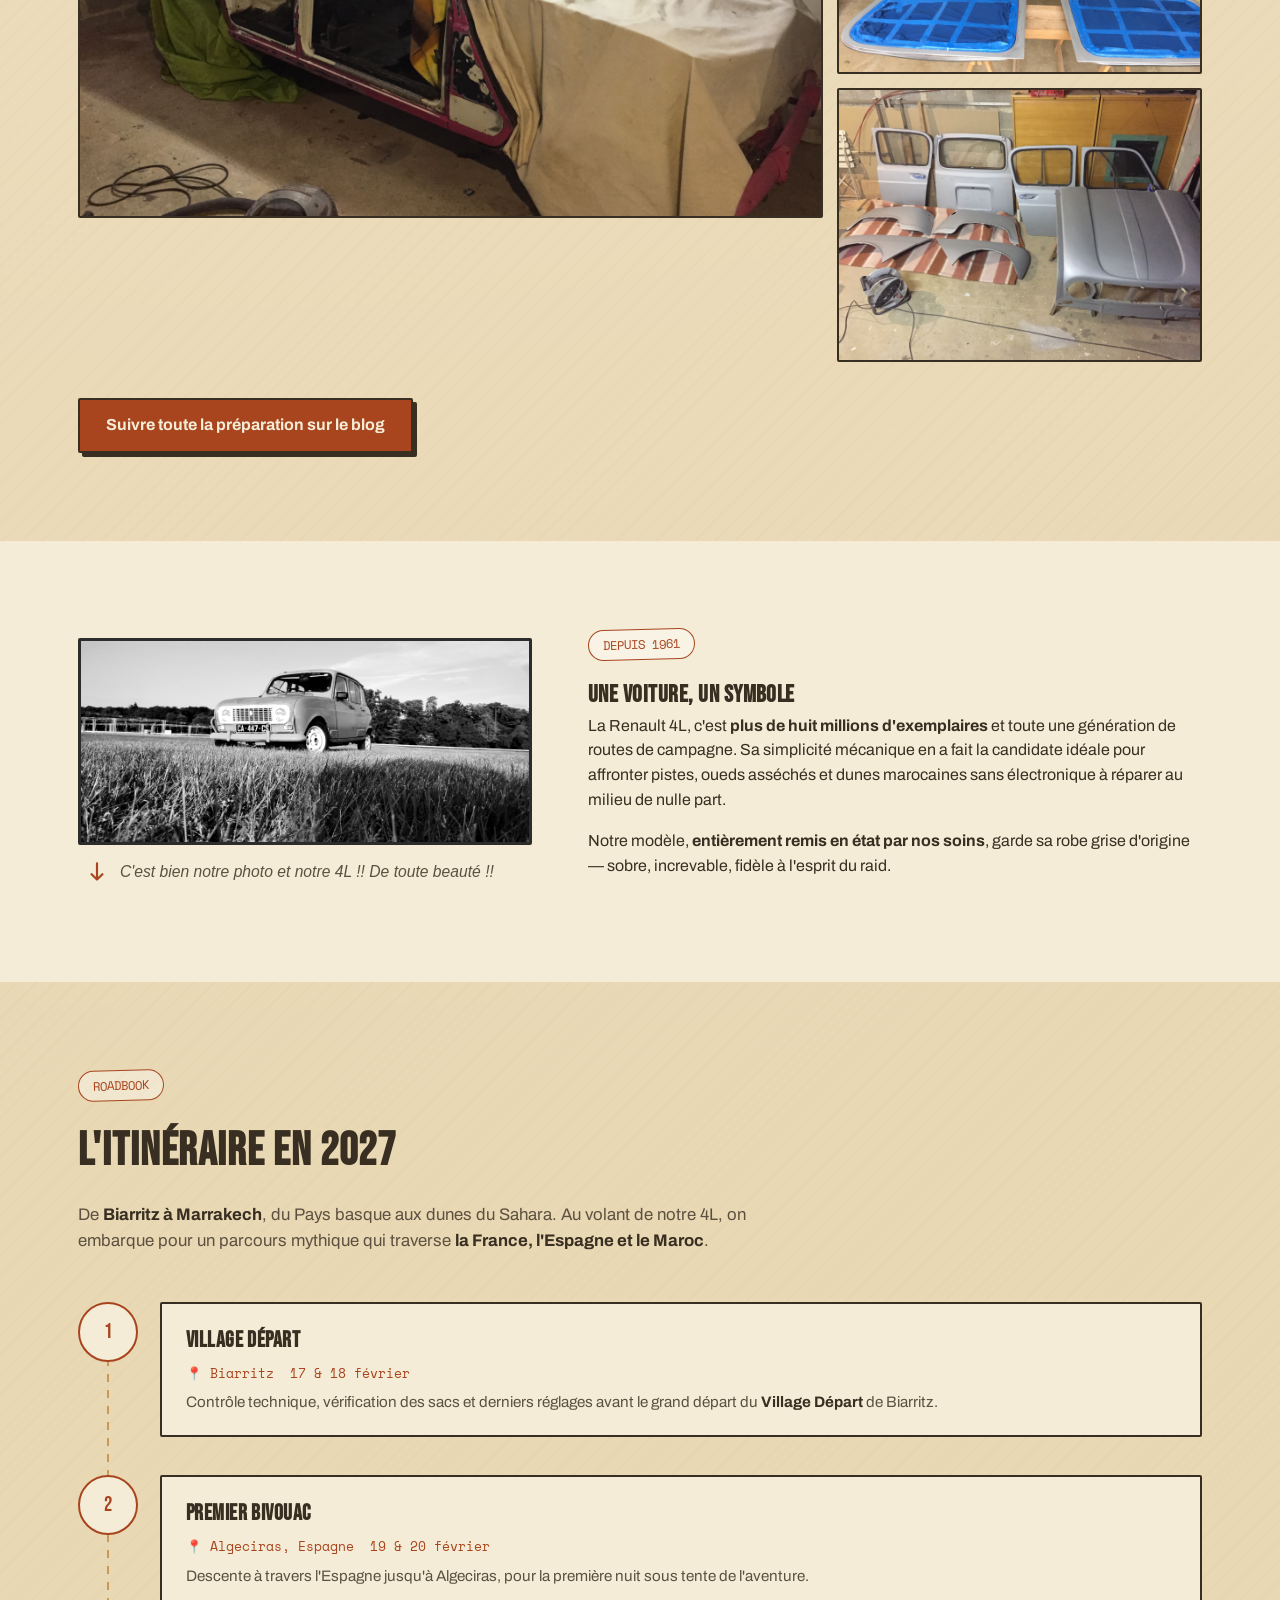
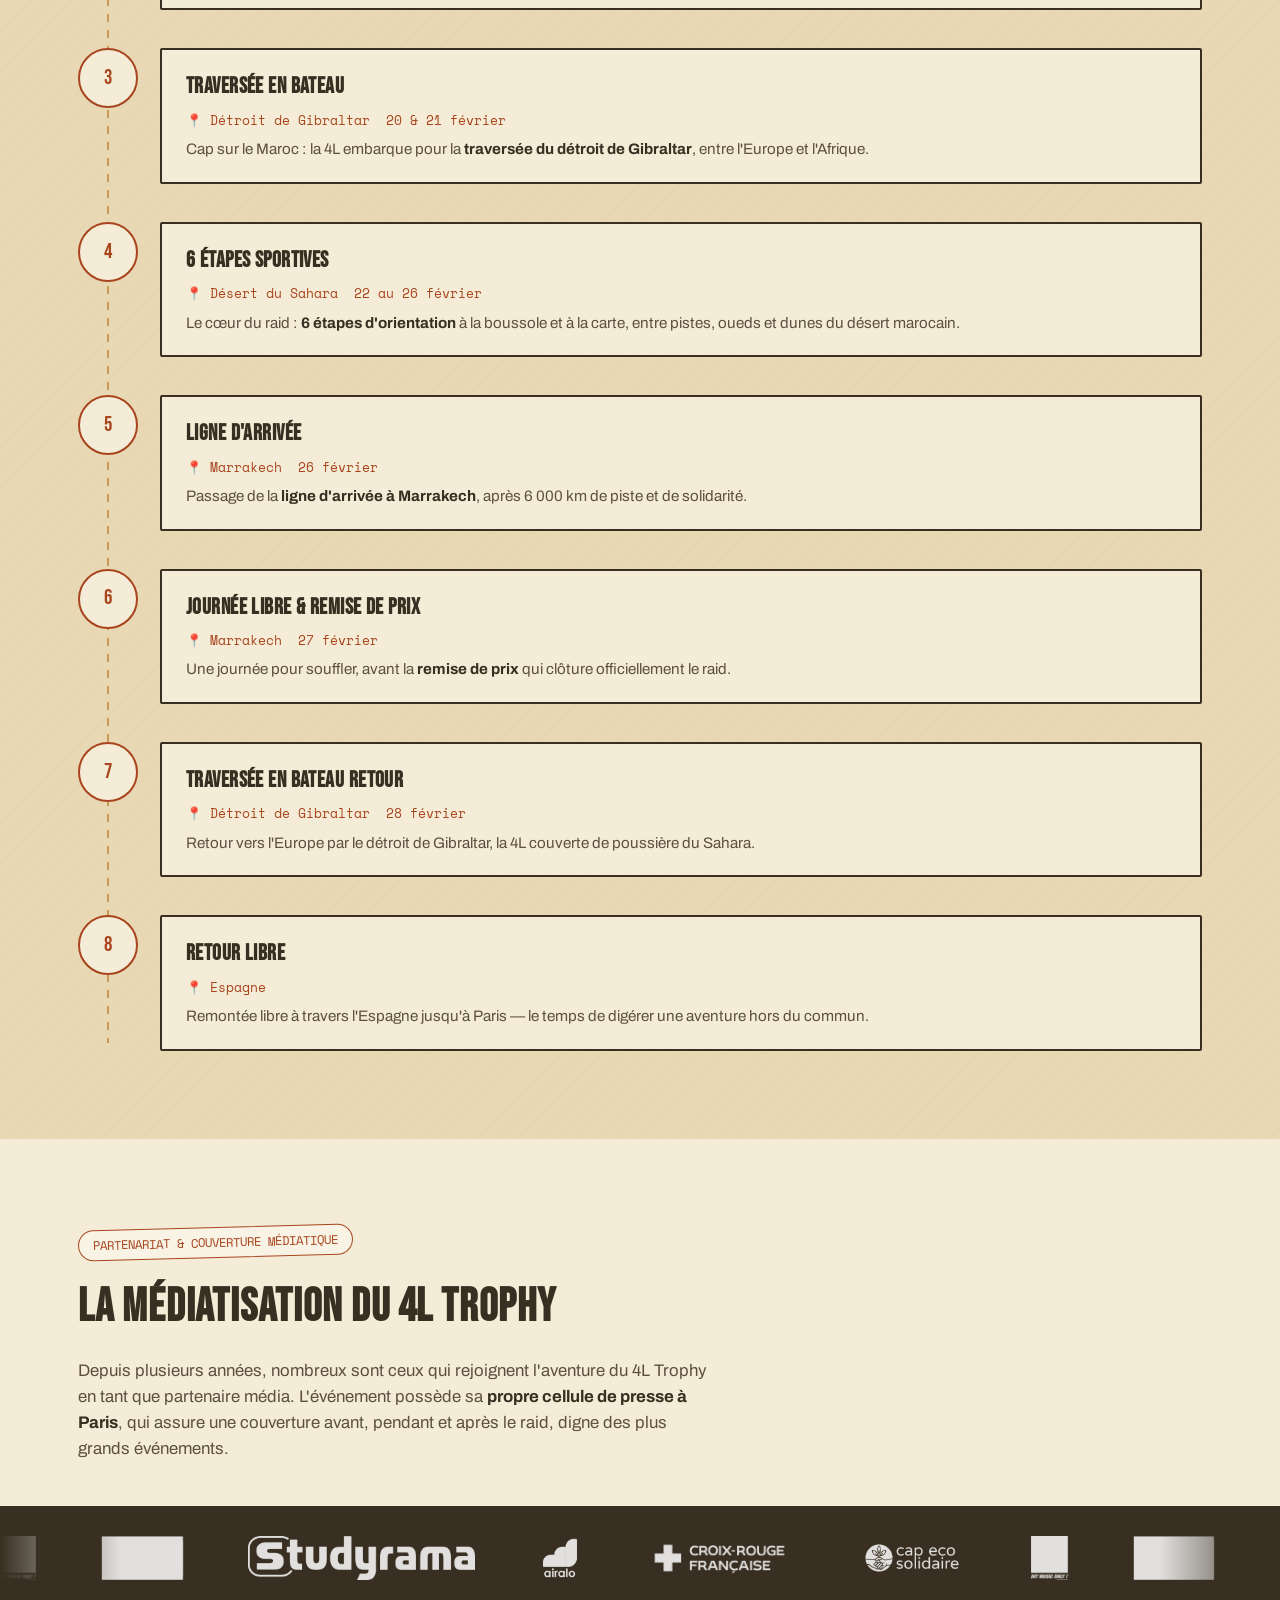
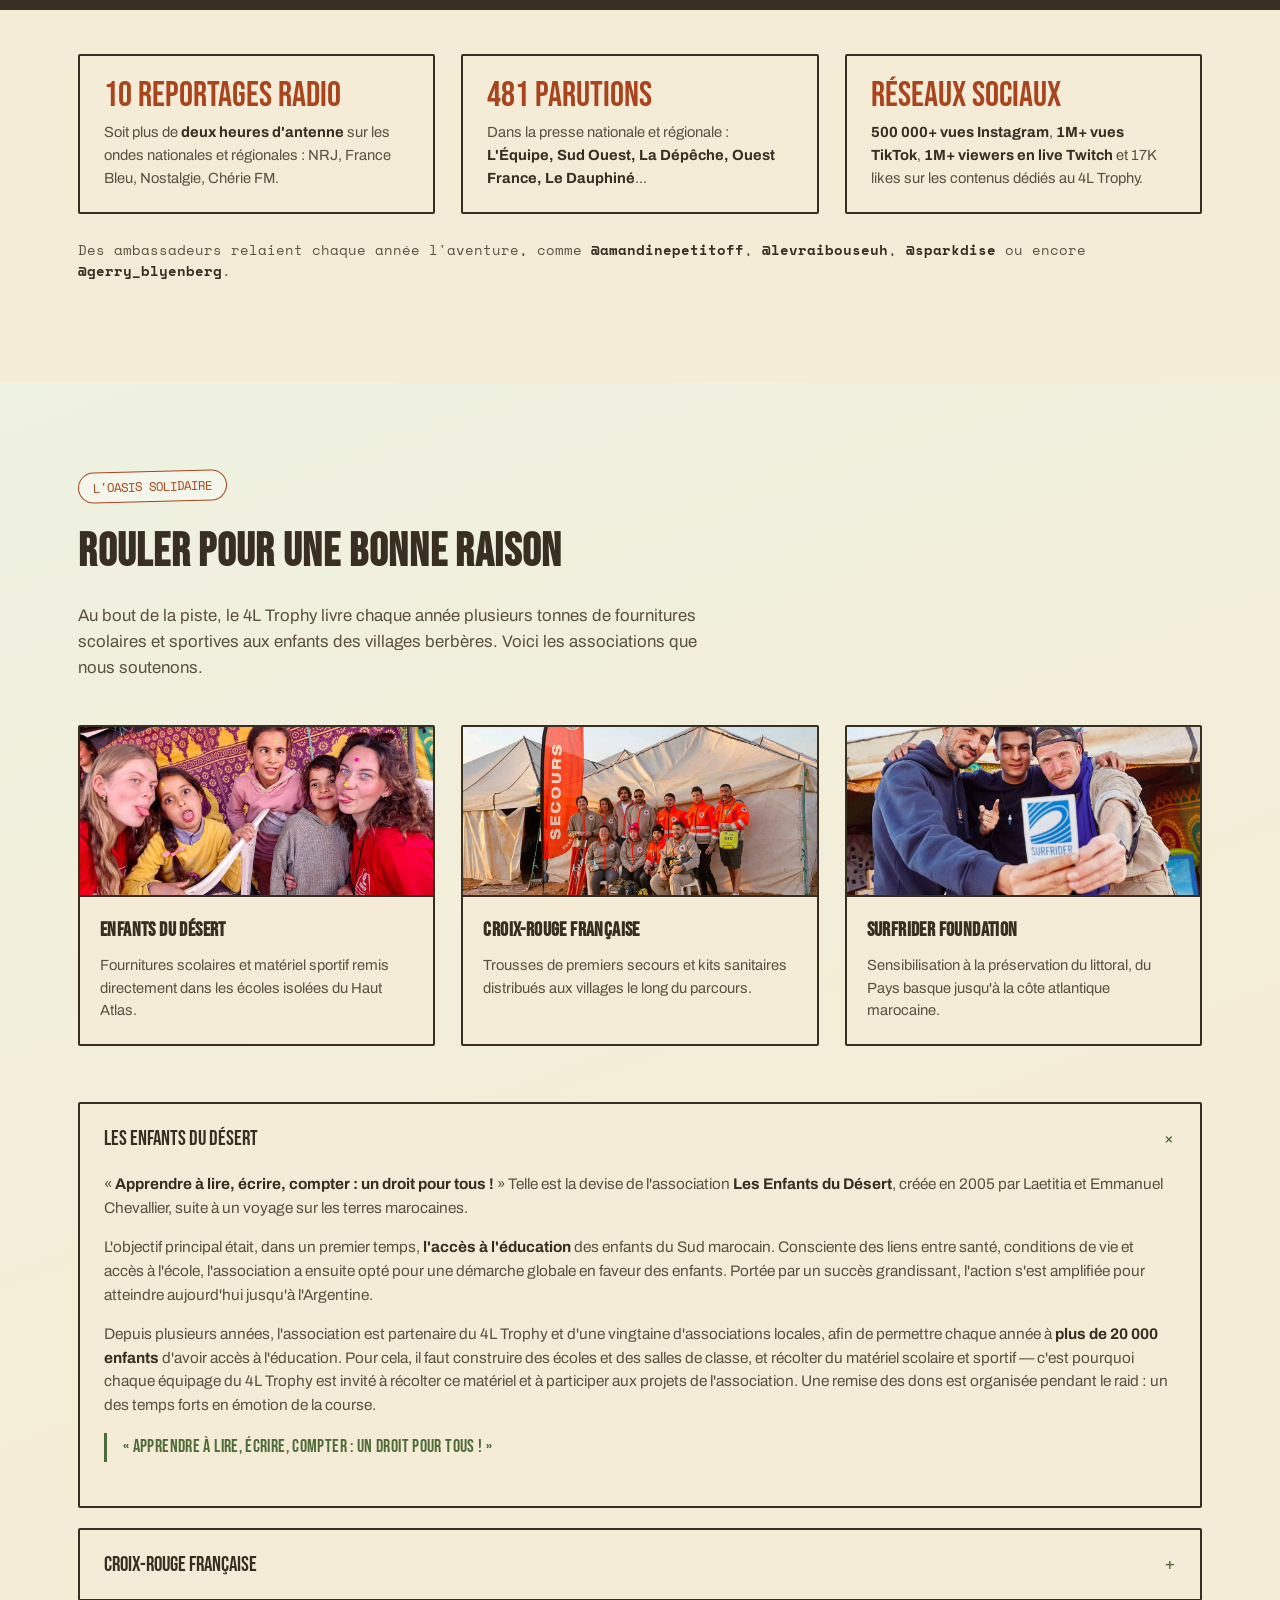
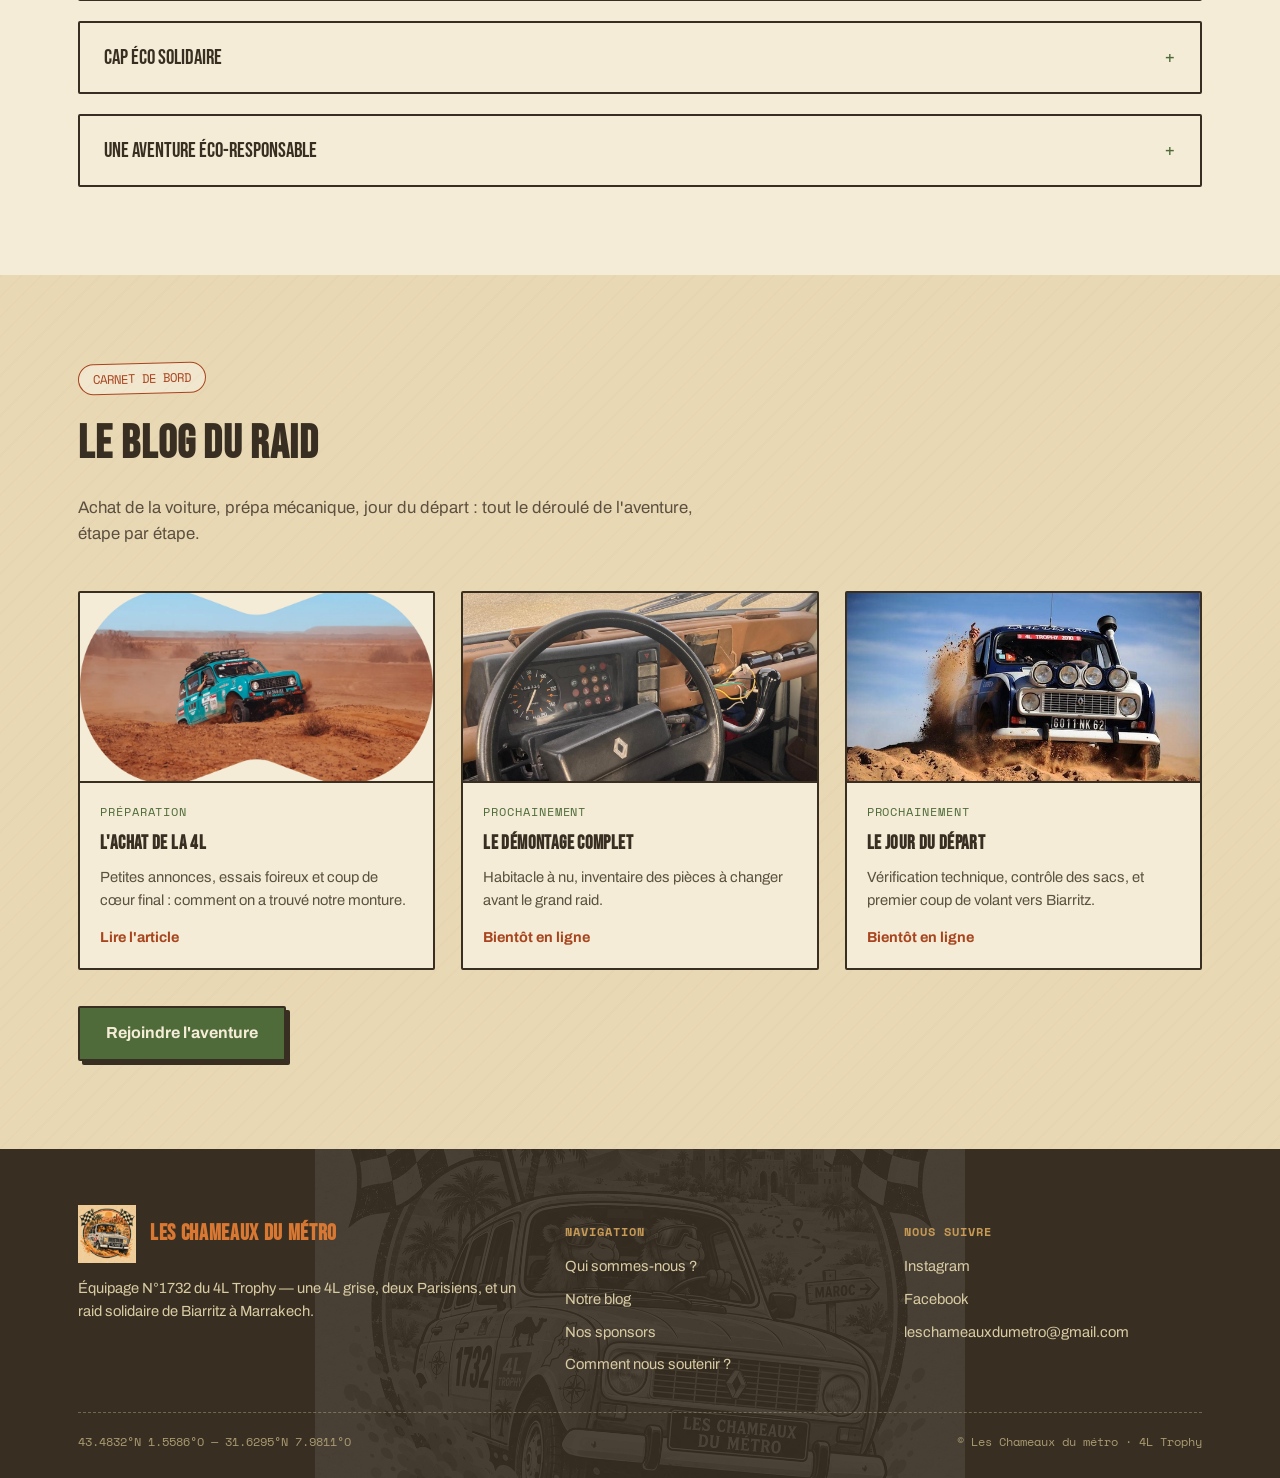
==== commit 6f18b221: "Version 3.1 Bar à droite, image footer" ====
--- a/index.html
+++ b/index.html
@@ -409,18 +409,30 @@
 </section>
 
 <footer class="site-footer">
+
+  <!-- Grand logo en arrière-plan -->
   <img class="footer-watermark" src="images/logo.png" alt="">
+
   <div class="container">
     <div class="footer-grid">
+
+      <!-- Présentation -->
       <div>
         <div class="footer-brand">
           <img src="images/logo.png" alt="Logo Les Chameaux du métro">
           <span class="brand-text">Les Chameaux du métro</span>
         </div>
-        <p>Équipage N°1732 du 4L Trophy — une 4L grise, deux Parisiens, et un raid solidaire de Biarritz à Marrakech.</p>
-      </div>
+
+        <p>
+          Équipage N°1732 du 4L Trophy — une 4L grise, deux Parisiens,
+          et un raid solidaire de Biarritz à Marrakech.
+        </p>
+      </div>
+
+      <!-- Navigation -->
       <div>
         <h4>NAVIGATION</h4>
+
         <div class="footer-links">
           <a href="index.html">Qui sommes-nous ?</a>
           <a href="blog.html">Notre blog</a>
@@ -428,15 +440,28 @@
           <a href="soutenir.html">Comment nous soutenir ?</a>
         </div>
       </div>
+
+      <!-- Réseaux -->
       <div>
         <h4>NOUS SUIVRE</h4>
+
         <div class="footer-links">
-          <a href="https://www.instagram.com/lesch4meauxdumetro/" target="_blank" rel="noopener">Instagram</a>
-          <a href="https://www.facebook.com/profile.php?id=61594363650555&locale=fr_FR" target="_blank" rel="noopener">Facebook</a>
-          <a href="mailto:leschameauxdumetro@gmail.com">leschameauxdumetro@gmail.com</a>
-        </div>
-      </div>
-    </div>
+          <a href="https://www.instagram.com/lesch4meauxdumetro/" target="_blank" rel="noopener">
+            Instagram
+          </a>
+
+          <a href="https://www.facebook.com/profile.php?id=61594363650555&locale=fr_FR" target="_blank" rel="noopener">
+            Facebook
+          </a>
+
+          <a href="mailto:leschameauxdumetro@gmail.com">
+            leschameauxdumetro@gmail.com
+          </a>
+        </div>
+      </div>
+
+    </div>
+
     <div class="footer-bottom">
       <span>43.4832°N 1.5586°O — 31.6295°N 7.9811°O</span>
       <span>© Les Chameaux du métro · 4L Trophy</span>
--- a/style.css
+++ b/style.css
@@ -1103,4 +1103,105 @@
   .timeline::before{left:24px;}
   .timeline-step{grid-template-columns:50px 1fr;gap:16px;}
   .timeline-num{width:50px;height:50px;font-size:1.1rem;}
+}
+/* =====================================================
+   FOOTER — LES CHAMEAUX DU MÉTRO
+===================================================== */
+
+.site-footer {
+  position: relative;
+  overflow: hidden;
+}
+
+/* -----------------------------------------------------
+   GRAND LOGO EN ARRIÈRE-PLAN
+----------------------------------------------------- */
+
+.footer-watermark {
+  position: absolute;
+  width: 650px;
+  height: 650px;
+
+  left: 50%;
+  top: 50%;
+
+  transform: translate(-50%, -50%);
+
+  object-fit: contain;
+
+  /* Transparence uniquement pour le grand logo */
+  opacity: 0.10;
+
+  /* Gris discret */
+  filter: grayscale(100%);
+
+  z-index: 0;
+  pointer-events: none;
+}
+
+
+/* -----------------------------------------------------
+   CONTENU DU FOOTER AU-DESSUS DU LOGO
+----------------------------------------------------- */
+
+.site-footer .container {
+  position: relative;
+  z-index: 2;
+}
+
+
+/* -----------------------------------------------------
+   LOGO + NOM
+----------------------------------------------------- */
+
+.footer-brand {
+  display: flex;
+  align-items: center;
+  gap: 14px;
+}
+
+/* PETIT LOGO : COULEUR, OPAQUE */
+.footer-brand img {
+  width: 58px;
+  height: 58px;
+
+  object-fit: contain;
+
+  display: block;
+
+  opacity: 1;
+  filter: none;
+
+  background: transparent;
+}
+
+/* NOM : ORANGE */
+.footer-brand .brand-text {
+  color: #d97832;
+  font-size: 1.4rem;
+  font-weight: 700;
+}
+
+
+/* -----------------------------------------------------
+   SÉCURITÉ : LE PETIT LOGO NE PREND PAS LE STYLE
+   DU GRAND WATERMARK
+----------------------------------------------------- */
+
+.footer-brand img.footer-watermark {
+  opacity: 1;
+  filter: none;
+}
+
+/* ---------- Masquer la navigation latérale dans le footer ---------- */
+
+.site-footer ~ .side-dots {
+  /* sécurité si la structure venait à changer */
+}
+
+/* On masque la navigation lorsque le footer est atteint */
+.side-dots.footer-hidden {
+  opacity: 0;
+  pointer-events: none;
+  transition: opacity 0.25s ease;
 }
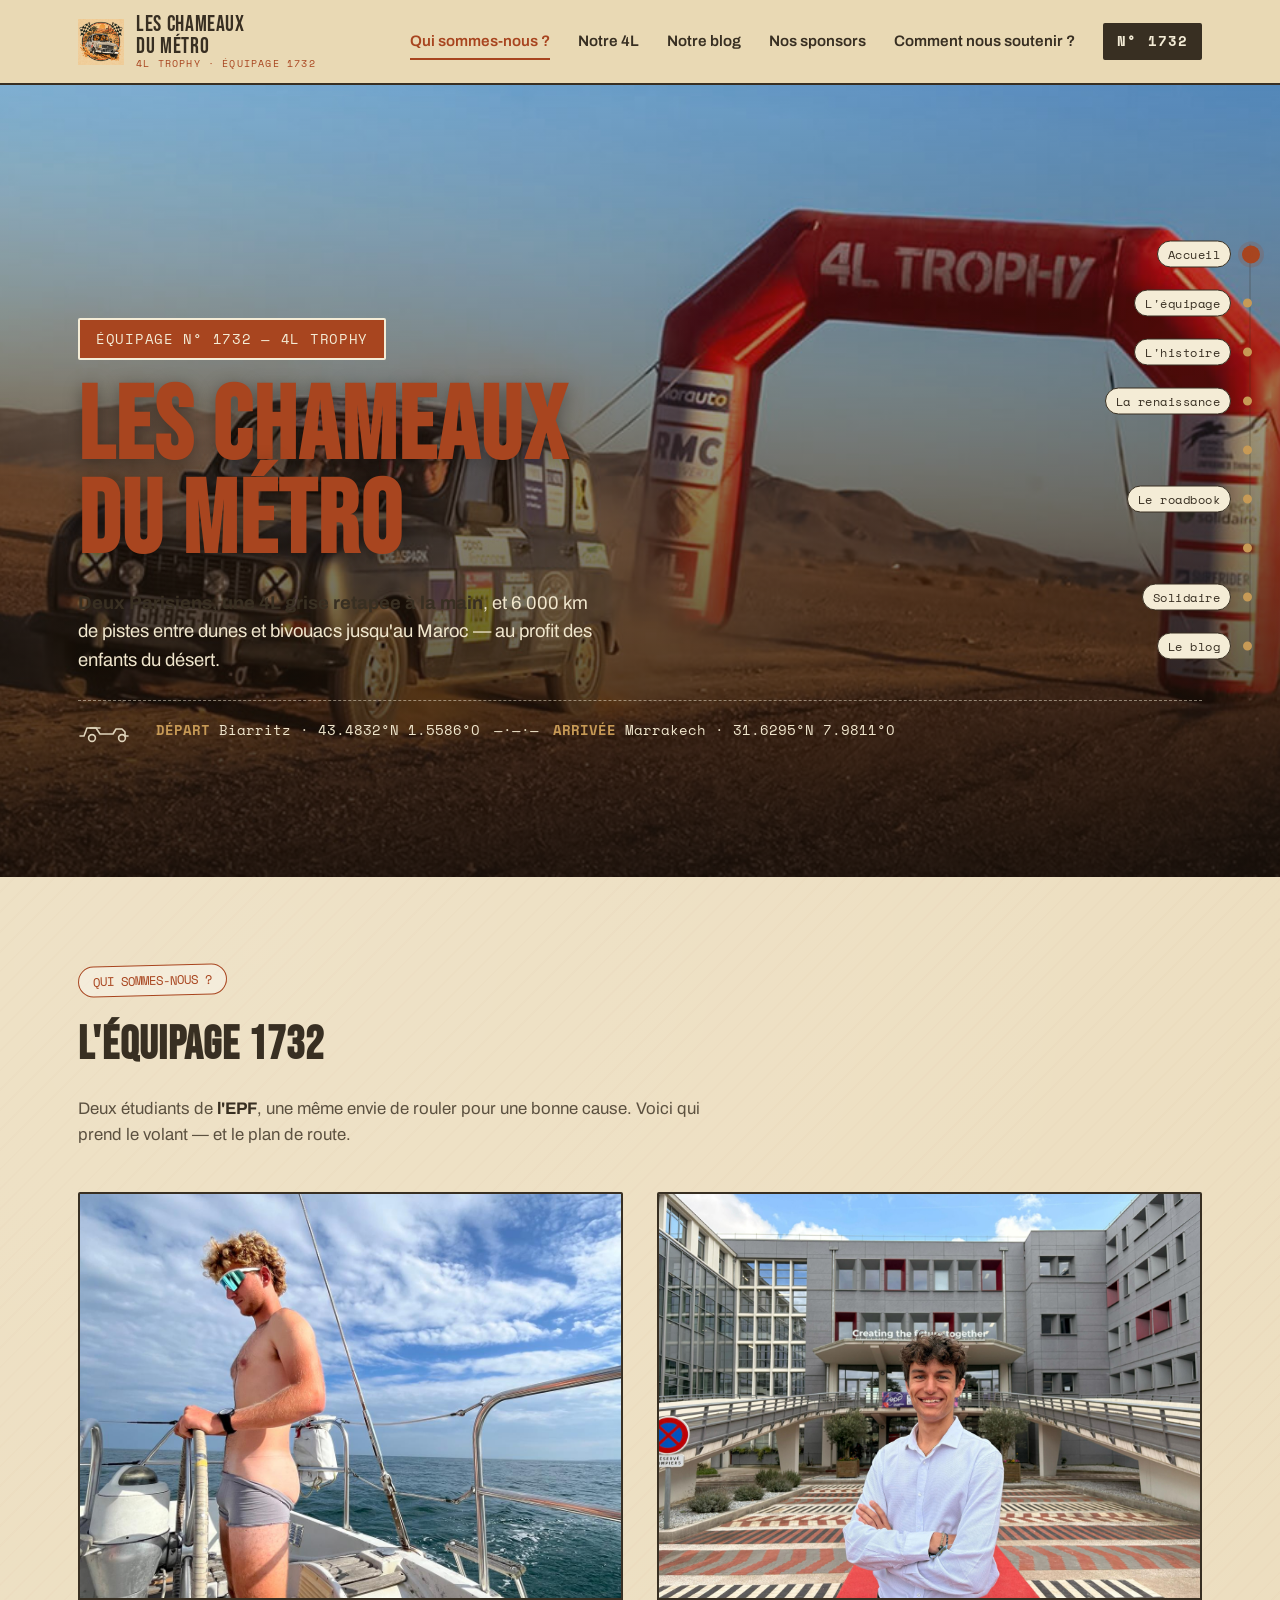
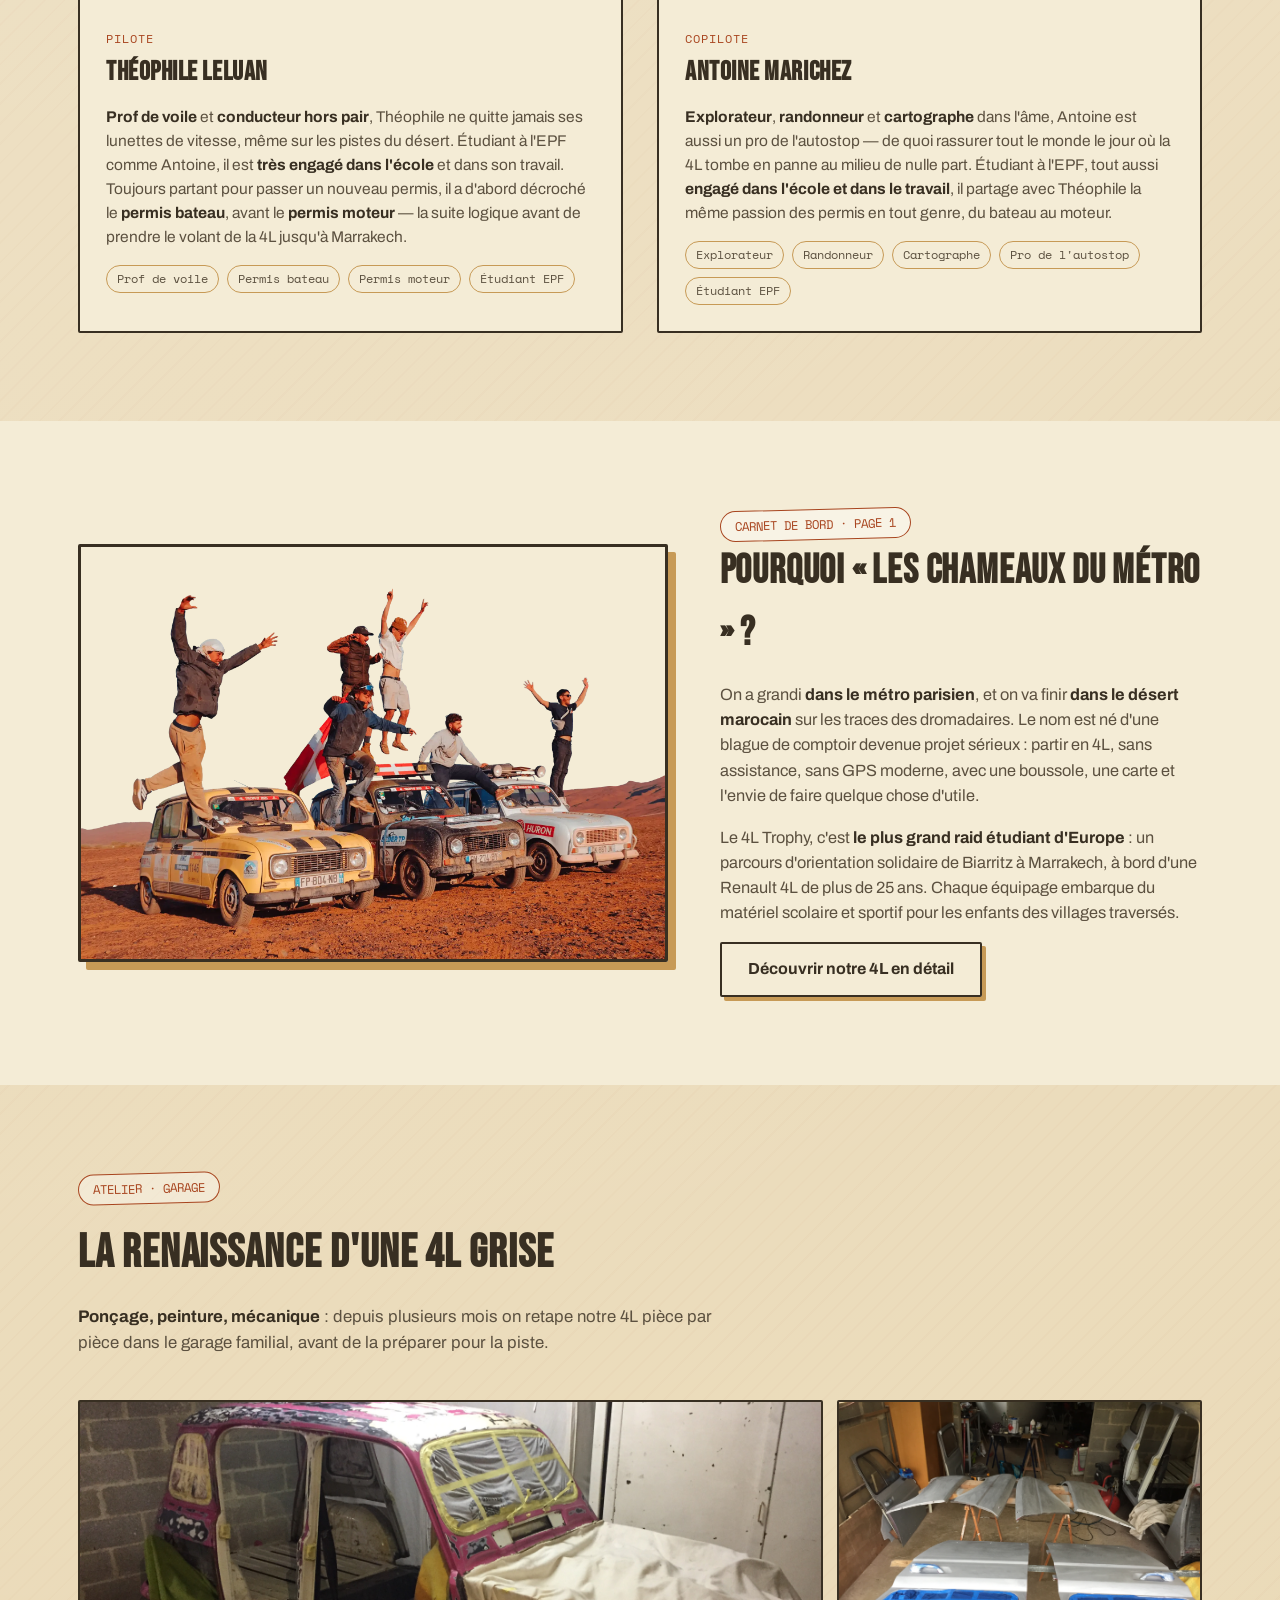
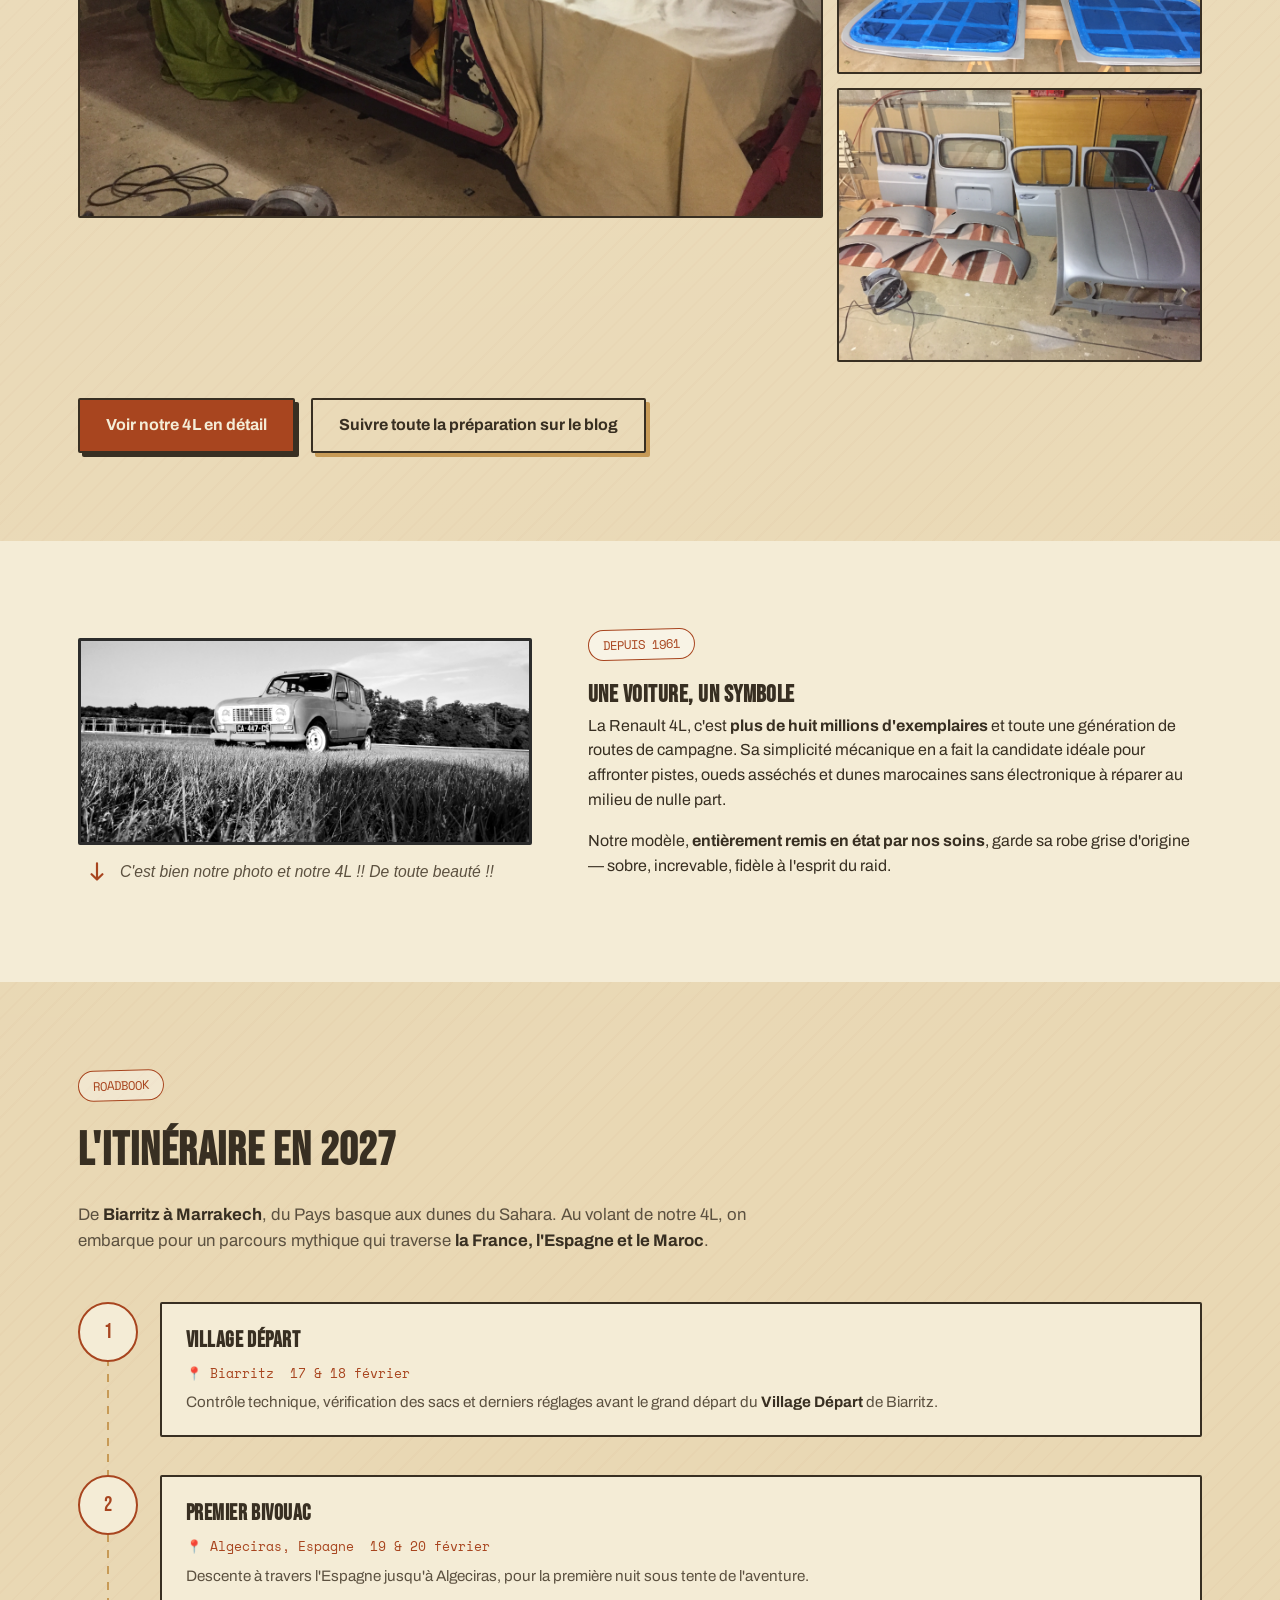
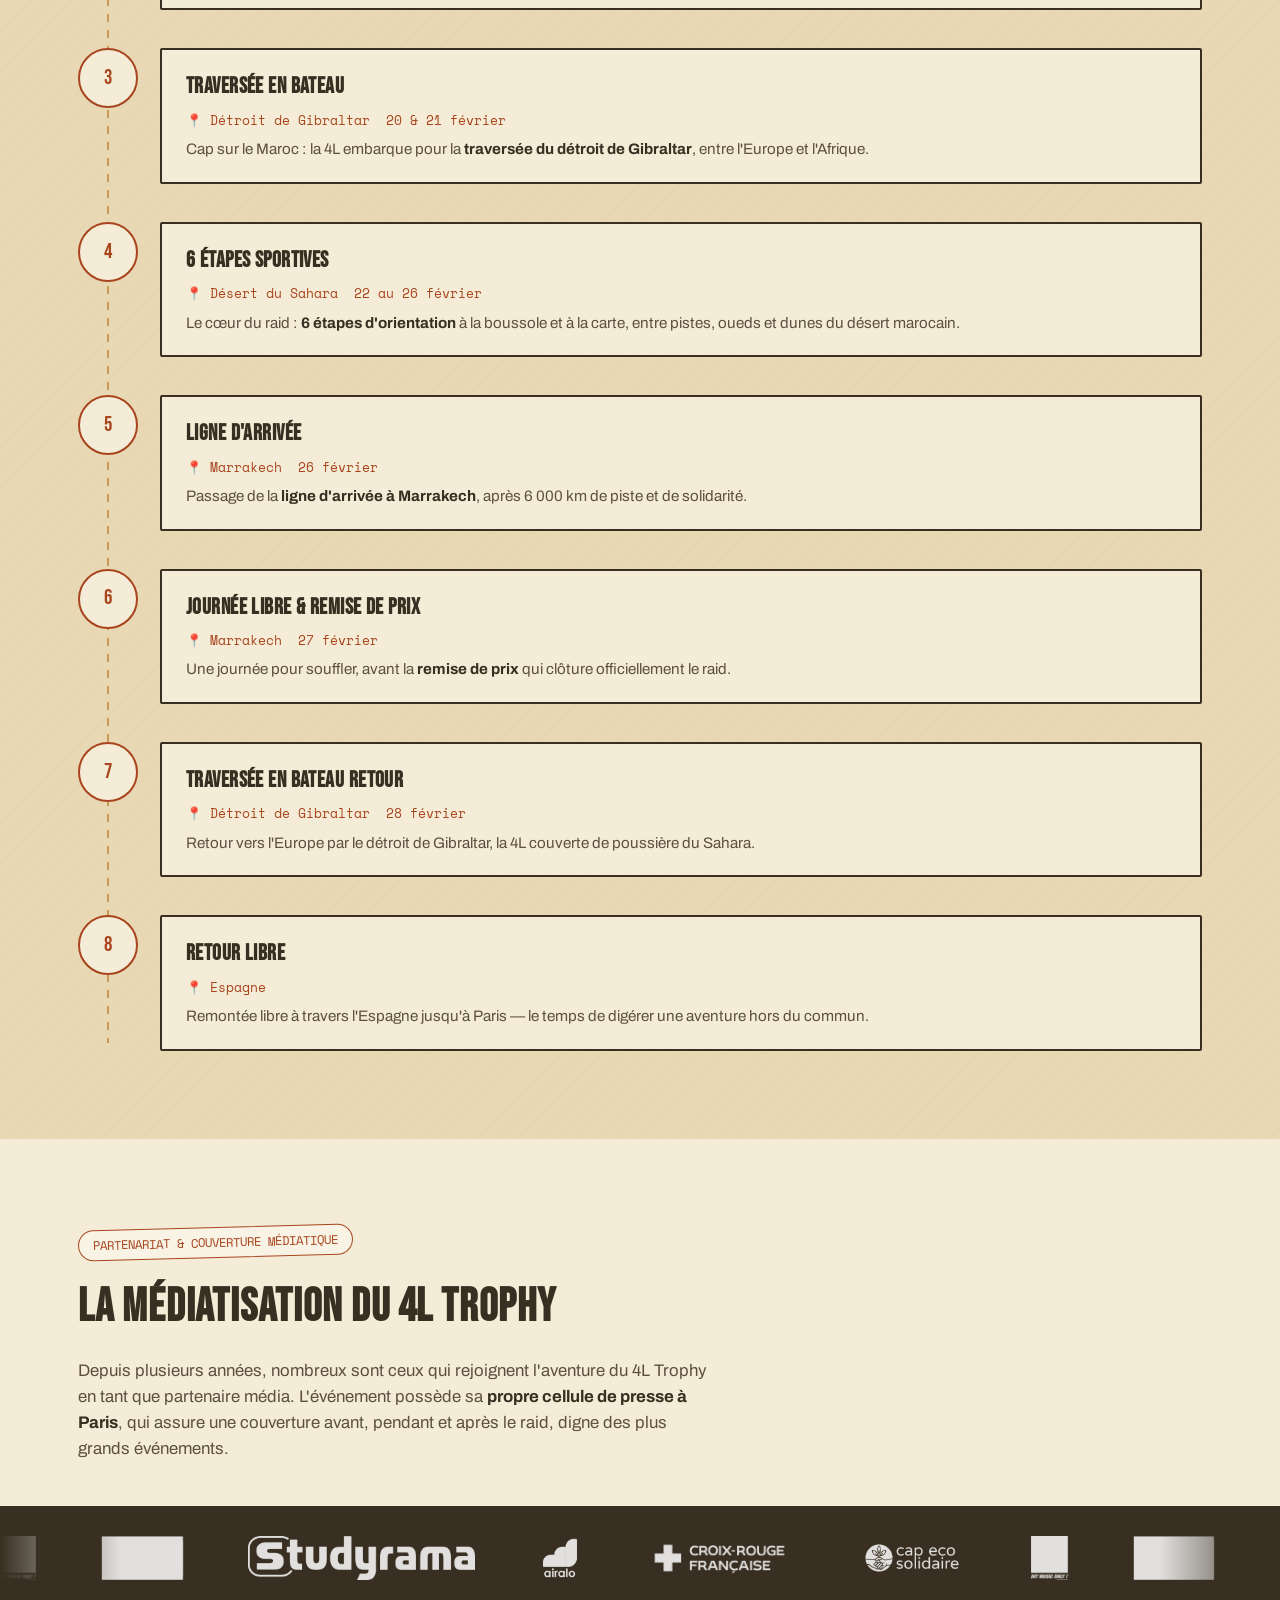
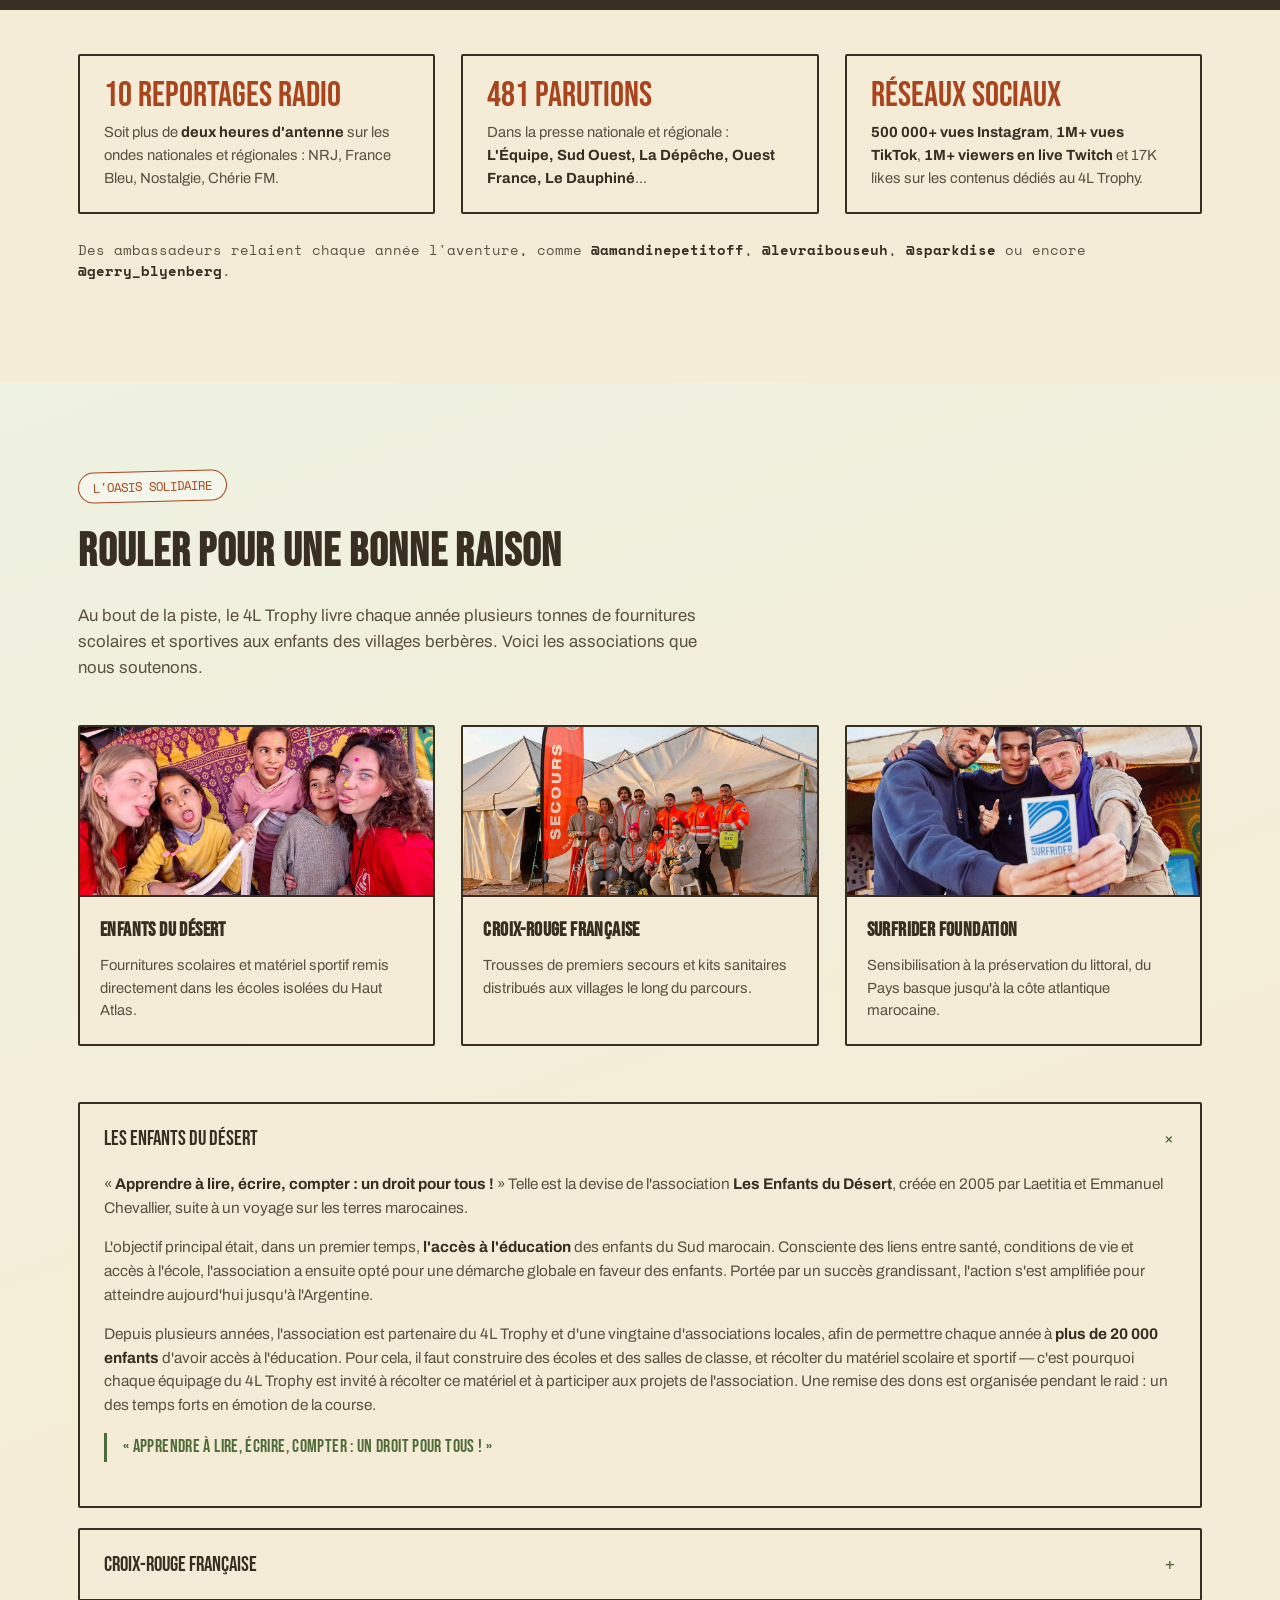
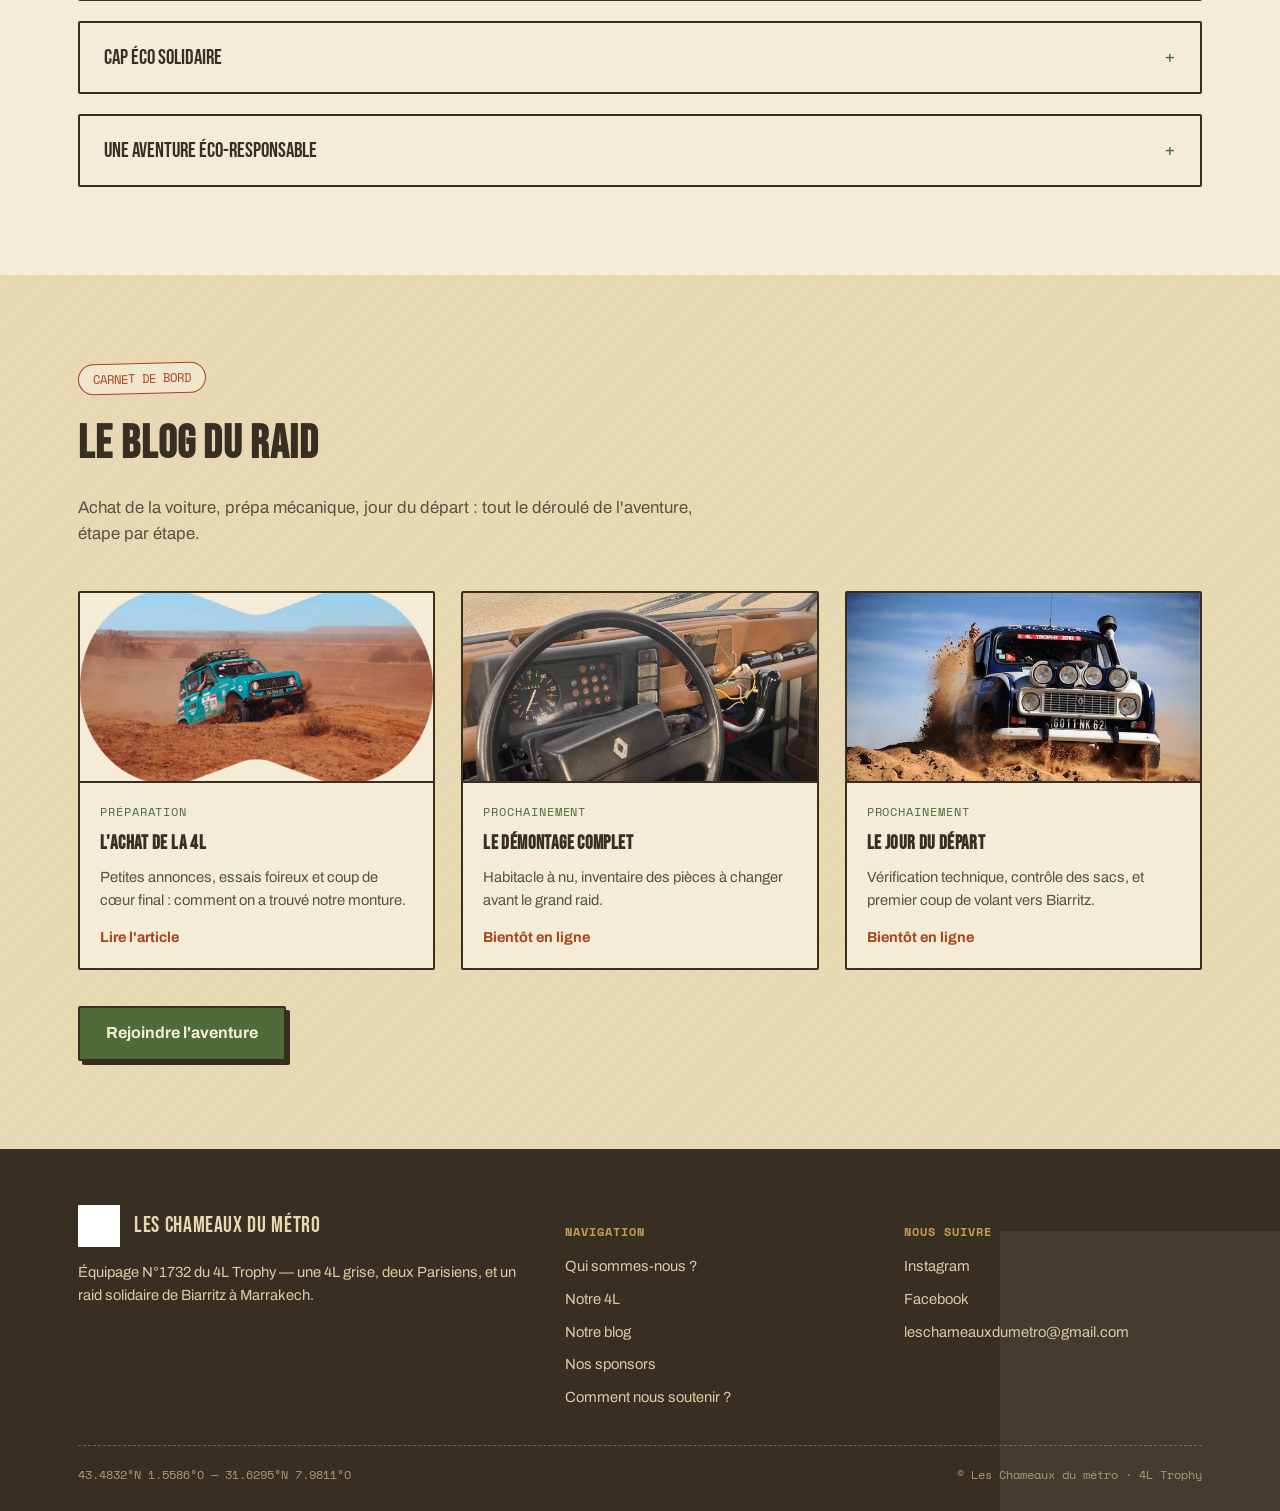
==== commit 7f97c355: "Version 4 Page 4L" ====
--- a/index.html
+++ b/index.html
@@ -19,6 +19,7 @@
     <button class="nav-toggle" id="navToggle" aria-label="Ouvrir le menu">☰</button>
     <div class="nav-links" id="navLinks">
       <a href="index.html" class="current">Qui sommes-nous ?</a>
+      <a href="notre-4l.html">Notre 4L</a>
       <a href="blog.html">Notre blog</a>
       <a href="sponsors.html">Nos sponsors</a>
       <a href="soutenir.html">Comment nous soutenir ?</a>
@@ -116,7 +117,7 @@
       <h2>Pourquoi « Les Chameaux du métro » ?</h2>
       <p>On a grandi <strong>dans le métro parisien</strong>, et on va finir <strong>dans le désert marocain</strong> sur les traces des dromadaires. Le nom est né d'une blague de comptoir devenue projet sérieux : partir en 4L, sans assistance, sans GPS moderne, avec une boussole, une carte et l'envie de faire quelque chose d'utile.</p>
       <p>Le 4L Trophy, c'est <strong>le plus grand raid étudiant d'Europe</strong> : un parcours d'orientation solidaire de Biarritz à Marrakech, à bord d'une Renault 4L de plus de 25 ans. Chaque équipage embarque du matériel scolaire et sportif pour les enfants des villages traversés.</p>
-      <a href="#projet" class="btn ghost">Voir la préparation de la voiture</a>
+      <a href="notre-4l.html" class="btn ghost">Découvrir notre 4L en détail</a>
     </div>
   </div>
 </section>
@@ -129,12 +130,13 @@
       <p><strong>Ponçage, peinture, mécanique</strong> : depuis plusieurs mois on retape notre 4L pièce par pièce dans le garage familial, avant de la préparer pour la piste.</p>
     </div>
     <div class="mosaic">
-      <a href="blog.html"><img src="images/Vuevoituregarageavecbacheenponsage.JPG" alt="La 4L bâchée en plein ponçage dans le garage"></a>
-      <a href="blog.html"><img src="images/Vue-partievoiturerepeintedanslegarage.JPG" alt="Carrosserie de la 4L en cours de repeinture"></a>
-      <a href="blog.html"><img src="images/Vuepiecedansgaragedéjarepeinteengrise.JPG" alt="Pièce de carrosserie déjà repeinte en gris"></a>
+      <a href="notre-4l.html"><img src="images/Vuevoituregarageavecbacheenponsage.JPG" alt="La 4L bâchée en plein ponçage dans le garage"></a>
+      <a href="notre-4l.html"><img src="images/Vue-partievoiturerepeintedanslegarage.JPG" alt="Carrosserie de la 4L en cours de repeinture"></a>
+      <a href="notre-4l.html"><img src="images/Vuepiecedansgaragedéjarepeinteengrise.JPG" alt="Pièce de carrosserie déjà repeinte en gris"></a>
     </div>
     <div class="cta-row">
-      <a href="blog.html" class="btn">Suivre toute la préparation sur le blog</a>
+      <a href="notre-4l.html" class="btn">Voir notre 4L en détail</a>
+      <a href="blog.html" class="btn ghost">Suivre toute la préparation sur le blog</a>
     </div>
   </div>
 </section>
@@ -409,59 +411,35 @@
 </section>
 
 <footer class="site-footer">
-
-  <!-- Grand logo en arrière-plan -->
   <img class="footer-watermark" src="images/logo.png" alt="">
-
   <div class="container">
     <div class="footer-grid">
-
-      <!-- Présentation -->
       <div>
         <div class="footer-brand">
           <img src="images/logo.png" alt="Logo Les Chameaux du métro">
           <span class="brand-text">Les Chameaux du métro</span>
         </div>
-
-        <p>
-          Équipage N°1732 du 4L Trophy — une 4L grise, deux Parisiens,
-          et un raid solidaire de Biarritz à Marrakech.
-        </p>
-      </div>
-
-      <!-- Navigation -->
+        <p>Équipage N°1732 du 4L Trophy — une 4L grise, deux Parisiens, et un raid solidaire de Biarritz à Marrakech.</p>
+      </div>
       <div>
         <h4>NAVIGATION</h4>
-
         <div class="footer-links">
           <a href="index.html">Qui sommes-nous ?</a>
+          <a href="notre-4l.html">Notre 4L</a>
           <a href="blog.html">Notre blog</a>
           <a href="sponsors.html">Nos sponsors</a>
           <a href="soutenir.html">Comment nous soutenir ?</a>
         </div>
       </div>
-
-      <!-- Réseaux -->
       <div>
         <h4>NOUS SUIVRE</h4>
-
         <div class="footer-links">
-          <a href="https://www.instagram.com/lesch4meauxdumetro/" target="_blank" rel="noopener">
-            Instagram
-          </a>
-
-          <a href="https://www.facebook.com/profile.php?id=61594363650555&locale=fr_FR" target="_blank" rel="noopener">
-            Facebook
-          </a>
-
-          <a href="mailto:leschameauxdumetro@gmail.com">
-            leschameauxdumetro@gmail.com
-          </a>
-        </div>
-      </div>
-
-    </div>
-
+          <a href="https://www.instagram.com/lesch4meauxdumetro/" target="_blank" rel="noopener">Instagram</a>
+          <a href="https://www.facebook.com/profile.php?id=61594363650555&locale=fr_FR" target="_blank" rel="noopener">Facebook</a>
+          <a href="mailto:leschameauxdumetro@gmail.com">leschameauxdumetro@gmail.com</a>
+        </div>
+      </div>
+    </div>
     <div class="footer-bottom">
       <span>43.4832°N 1.5586°O — 31.6295°N 7.9811°O</span>
       <span>© Les Chameaux du métro · 4L Trophy</span>
--- a/style.css
+++ b/style.css
@@ -1104,104 +1104,146 @@
   .timeline-step{grid-template-columns:50px 1fr;gap:16px;}
   .timeline-num{width:50px;height:50px;font-size:1.1rem;}
 }
-/* =====================================================
-   FOOTER — LES CHAMEAUX DU MÉTRO
-===================================================== */
-
-.site-footer {
-  position: relative;
-  overflow: hidden;
-}
-
-/* -----------------------------------------------------
-   GRAND LOGO EN ARRIÈRE-PLAN
------------------------------------------------------ */
-
-.footer-watermark {
-  position: absolute;
-  width: 650px;
-  height: 650px;
-
-  left: 50%;
-  top: 50%;
-
-  transform: translate(-50%, -50%);
-
-  object-fit: contain;
-
-  /* Transparence uniquement pour le grand logo */
-  opacity: 0.10;
-
-  /* Gris discret */
-  filter: grayscale(100%);
-
-  z-index: 0;
-  pointer-events: none;
-}
-
-
-/* -----------------------------------------------------
-   CONTENU DU FOOTER AU-DESSUS DU LOGO
------------------------------------------------------ */
-
-.site-footer .container {
-  position: relative;
-  z-index: 2;
-}
-
-
-/* -----------------------------------------------------
-   LOGO + NOM
------------------------------------------------------ */
-
-.footer-brand {
-  display: flex;
-  align-items: center;
-  gap: 14px;
-}
-
-/* PETIT LOGO : COULEUR, OPAQUE */
-.footer-brand img {
-  width: 58px;
-  height: 58px;
-
-  object-fit: contain;
-
-  display: block;
-
-  opacity: 1;
-  filter: none;
-
-  background: transparent;
-}
-
-/* NOM : ORANGE */
-.footer-brand .brand-text {
-  color: #d97832;
-  font-size: 1.4rem;
-  font-weight: 700;
-}
-
-
-/* -----------------------------------------------------
-   SÉCURITÉ : LE PETIT LOGO NE PREND PAS LE STYLE
-   DU GRAND WATERMARK
------------------------------------------------------ */
-
-.footer-brand img.footer-watermark {
-  opacity: 1;
-  filter: none;
-}
-
-/* ---------- Masquer la navigation latérale dans le footer ---------- */
-
-.site-footer ~ .side-dots {
-  /* sécurité si la structure venait à changer */
-}
-
-/* On masque la navigation lorsque le footer est atteint */
-.side-dots.footer-hidden {
-  opacity: 0;
-  pointer-events: none;
-  transition: opacity 0.25s ease;
+
+/* =========================================================
+   PAGE "NOTRE 4L" — galerie photo + lightbox
+   ========================================================= */
+
+.l4-hero{min-height:64vh;}
+
+#l4-intro .story-grid img{
+  aspect-ratio:4/3;
+  object-fit:cover;
+}
+
+/* ---------- grille de photos ---------- */
+.l4-grid{
+  display:grid;
+  grid-template-columns:repeat(3,1fr);
+  gap:16px;
+}
+.l4-grid--wide{grid-template-columns:repeat(3,1fr);}
+
+.l4-grid-item{
+  position:relative;
+  display:block;
+  padding:0;
+  margin:0;
+  border:2px solid var(--encre);
+  border-radius:var(--rayon);
+  background:var(--encre);
+  overflow:hidden;
+  cursor:zoom-in;
+  aspect-ratio:4/3;
+  box-shadow:5px 5px 0 var(--sable-fonce);
+  transition:transform .2s ease, box-shadow .2s ease;
+}
+.l4-grid-item img{
+  width:100%;height:100%;
+  object-fit:cover;
+  transition:transform .5s ease, filter .4s ease;
+}
+.l4-grid-item::after{
+  content:"🔍";
+  position:absolute;
+  right:10px;
+  bottom:10px;
+  width:34px;height:34px;
+  border-radius:50%;
+  background:rgba(56,47,34,0.75);
+  color:#f4ecd6;
+  display:flex;align-items:center;justify-content:center;
+  font-size:0.95rem;
+  opacity:0;
+  transform:translateY(6px);
+  transition:opacity .2s ease, transform .2s ease;
+}
+.l4-grid-item:hover{
+  transform:translate(-3px,-3px);
+  box-shadow:8px 8px 0 var(--sable-fonce);
+}
+.l4-grid-item:hover img{transform:scale(1.08);}
+.l4-grid-item:hover::after{opacity:1;transform:translateY(0);}
+.l4-grid-item:focus-visible{outline:3px solid var(--terre);outline-offset:3px;}
+
+/* ---------- lightbox plein écran ---------- */
+.l4-lightbox{
+  position:fixed;
+  inset:0;
+  z-index:200;
+  display:none;
+  align-items:center;
+  justify-content:center;
+  background:rgba(20,14,8,0.92);
+  padding:40px;
+}
+.l4-lightbox.open{display:flex;}
+.l4-lightbox-figure{
+  margin:0;
+  max-width:min(1100px, 90vw);
+  max-height:88vh;
+  display:flex;
+  flex-direction:column;
+  align-items:center;
+  gap:14px;
+}
+.l4-lightbox-figure img{
+  max-width:100%;
+  max-height:78vh;
+  width:auto;
+  height:auto;
+  border:3px solid var(--sable-carte);
+  border-radius:var(--rayon);
+  box-shadow:0 20px 60px rgba(0,0,0,0.5);
+  object-fit:contain;
+}
+.l4-lightbox-figure figcaption{
+  font-family:var(--font-mono);
+  font-size:0.85rem;
+  color:#f0e6cd;
+  letter-spacing:0.03em;
+}
+.l4-lightbox-close{
+  position:absolute;
+  top:22px;
+  right:26px;
+  width:44px;height:44px;
+  border-radius:50%;
+  border:2px solid #f4ecd6;
+  background:rgba(244,236,214,0.08);
+  color:#f4ecd6;
+  font-size:1.2rem;
+  cursor:pointer;
+  transition:background .2s ease, transform .2s ease;
+}
+.l4-lightbox-close:hover{background:var(--terre);transform:scale(1.05);}
+.l4-lightbox-nav{
+  position:absolute;
+  top:50%;
+  transform:translateY(-50%);
+  width:52px;height:52px;
+  border-radius:50%;
+  border:2px solid #f4ecd6;
+  background:rgba(244,236,214,0.08);
+  color:#f4ecd6;
+  font-size:1.8rem;
+  line-height:1;
+  cursor:pointer;
+  display:flex;align-items:center;justify-content:center;
+  transition:background .2s ease, transform .2s ease;
+}
+.l4-lightbox-nav:hover{background:var(--terre);}
+.l4-lightbox-prev{left:22px;}
+.l4-lightbox-next{right:22px;}
+
+@media (max-width:900px){
+  .l4-grid, .l4-grid--wide{grid-template-columns:repeat(2,1fr);}
+  .l4-lightbox{padding:16px;}
+  .l4-lightbox-nav{width:42px;height:42px;font-size:1.4rem;}
+  .l4-lightbox-prev{left:8px;}
+  .l4-lightbox-next{right:8px;}
+  .l4-lightbox-close{top:12px;right:12px;}
+}
+@media (max-width:560px){
+  .l4-grid, .l4-grid--wide{grid-template-columns:1fr;}
 }
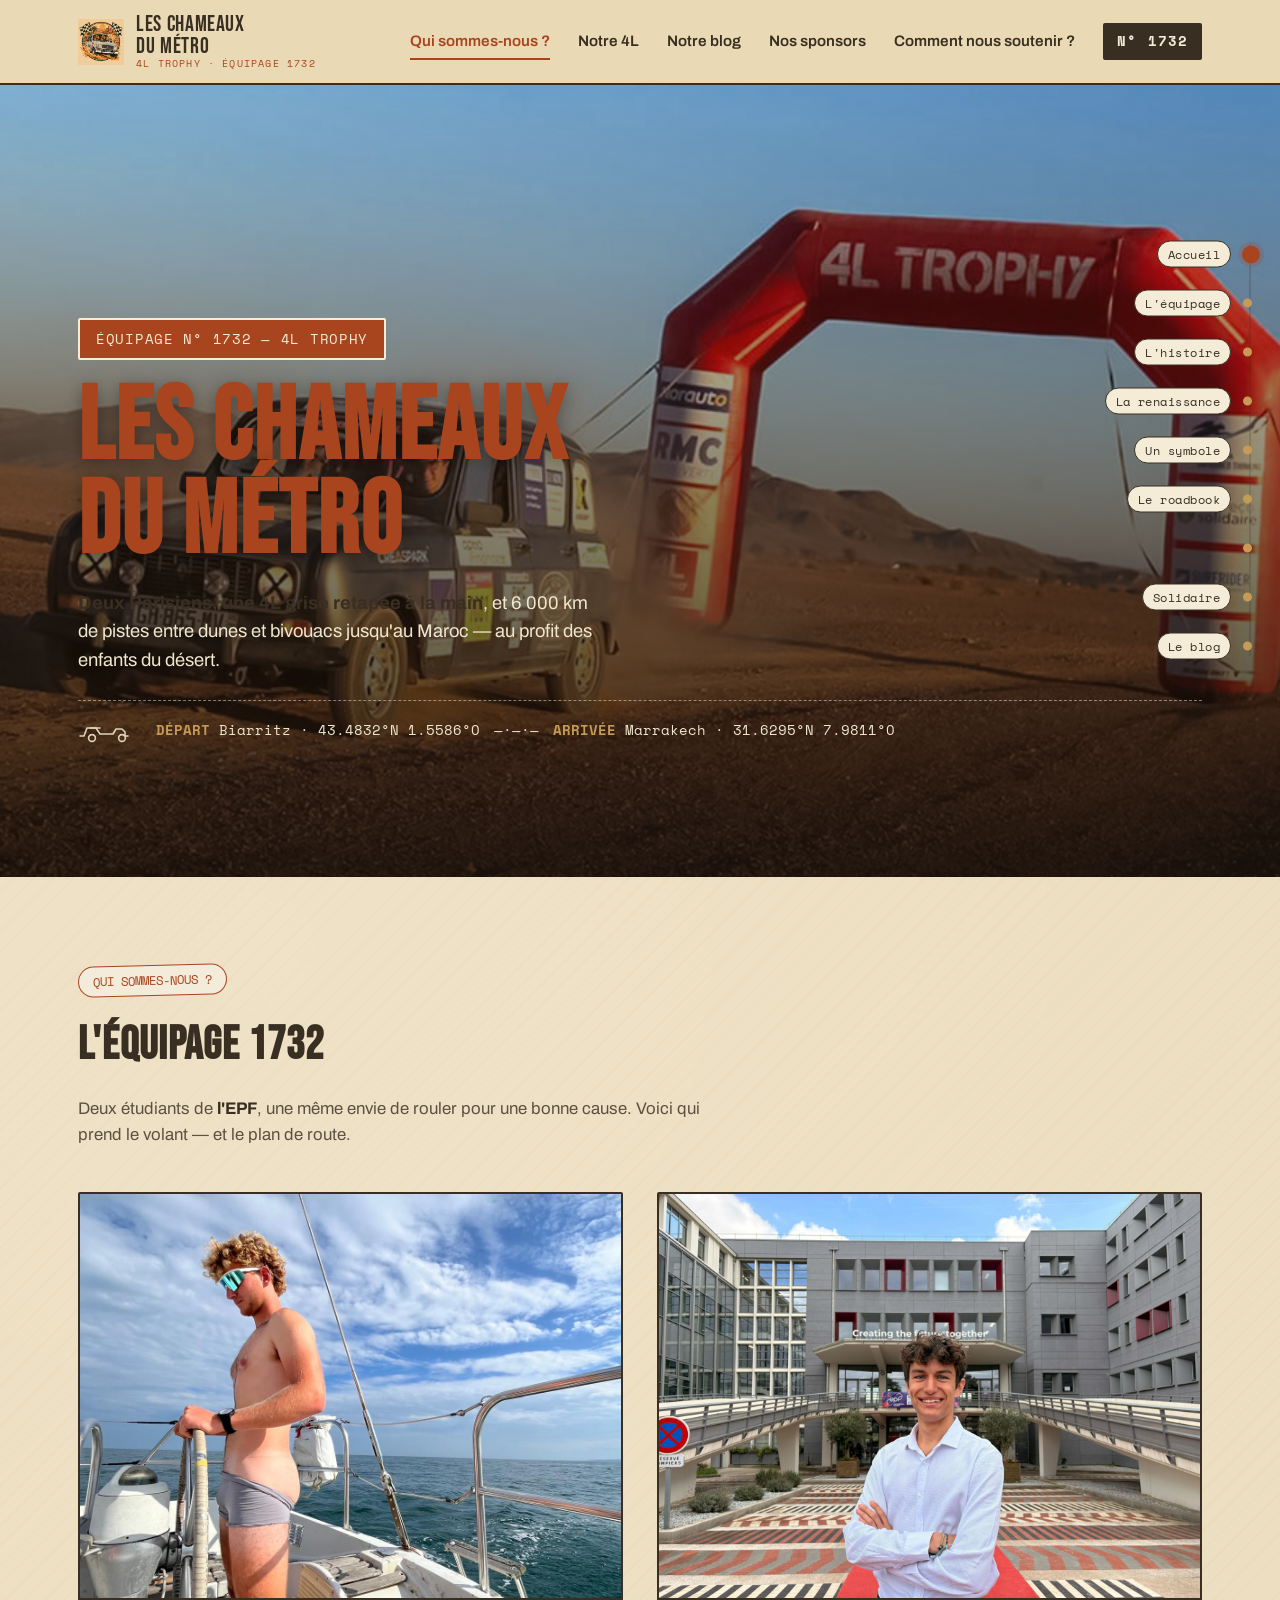
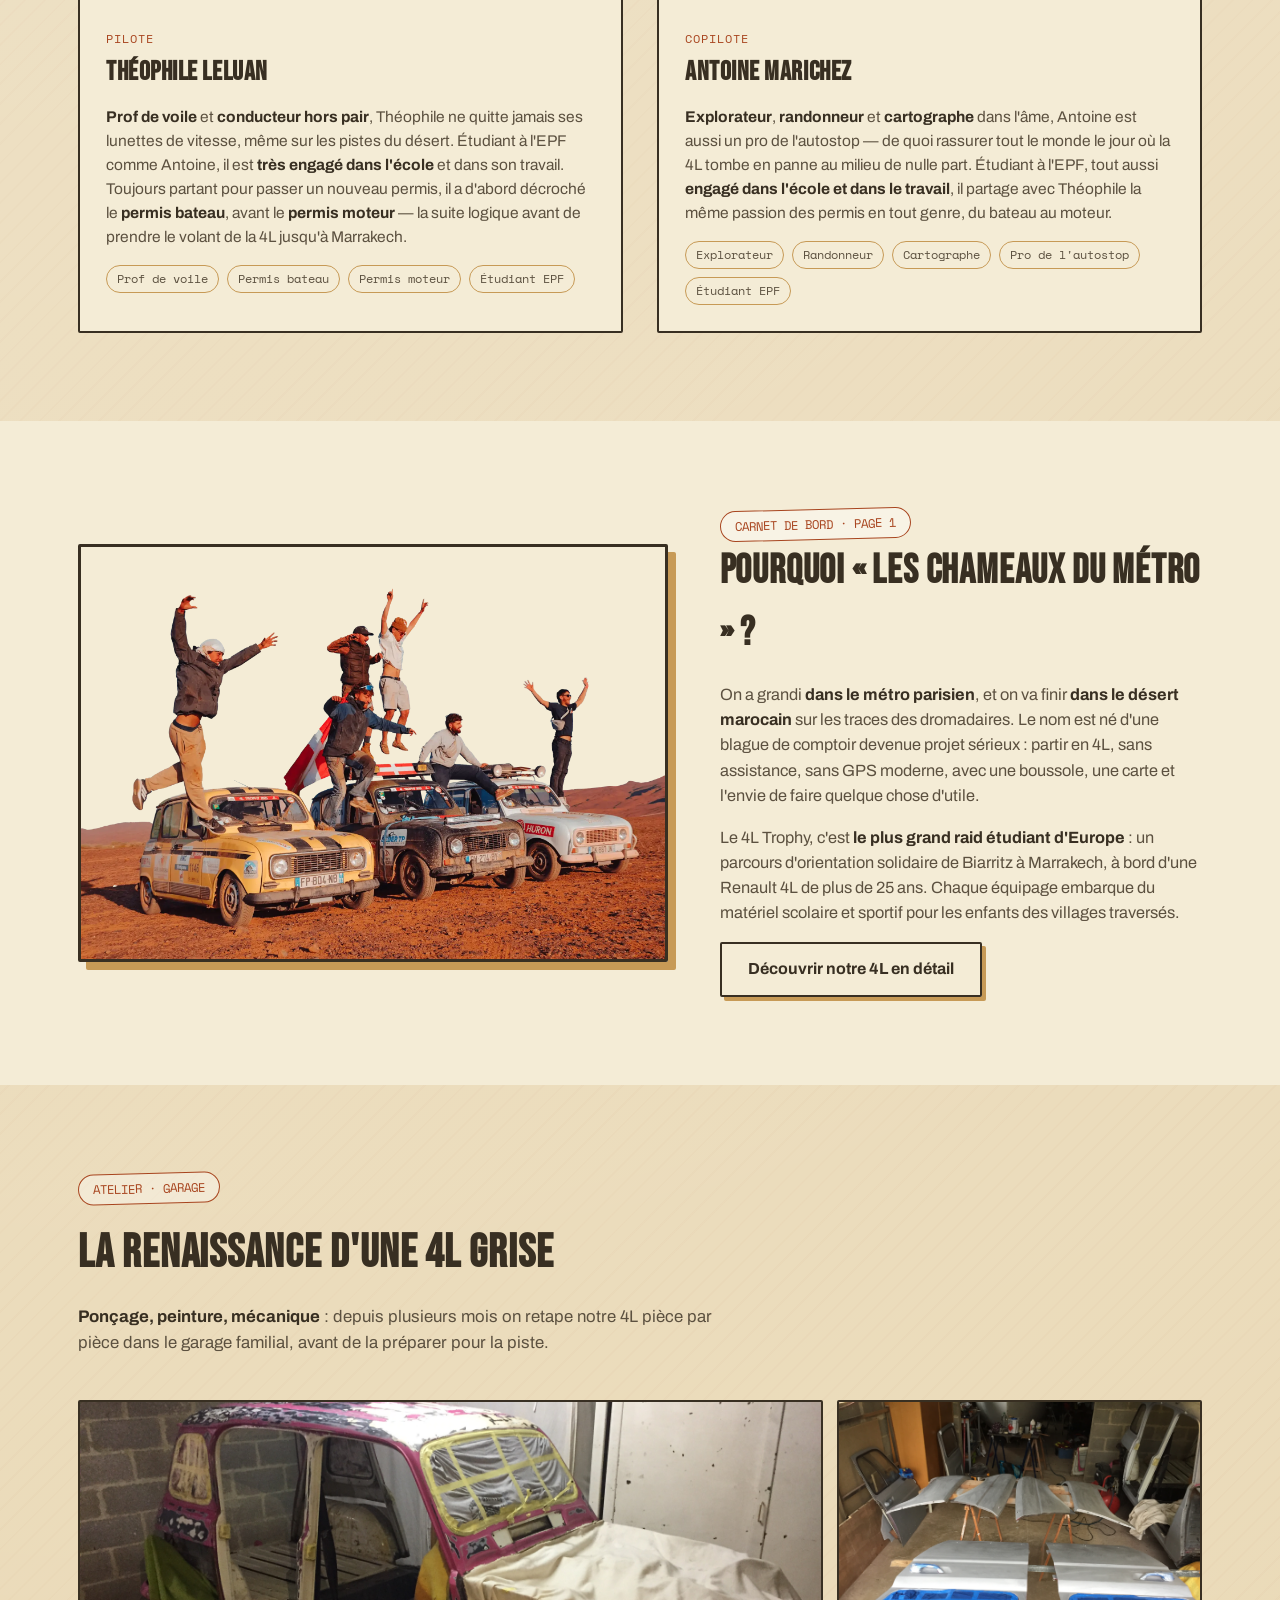
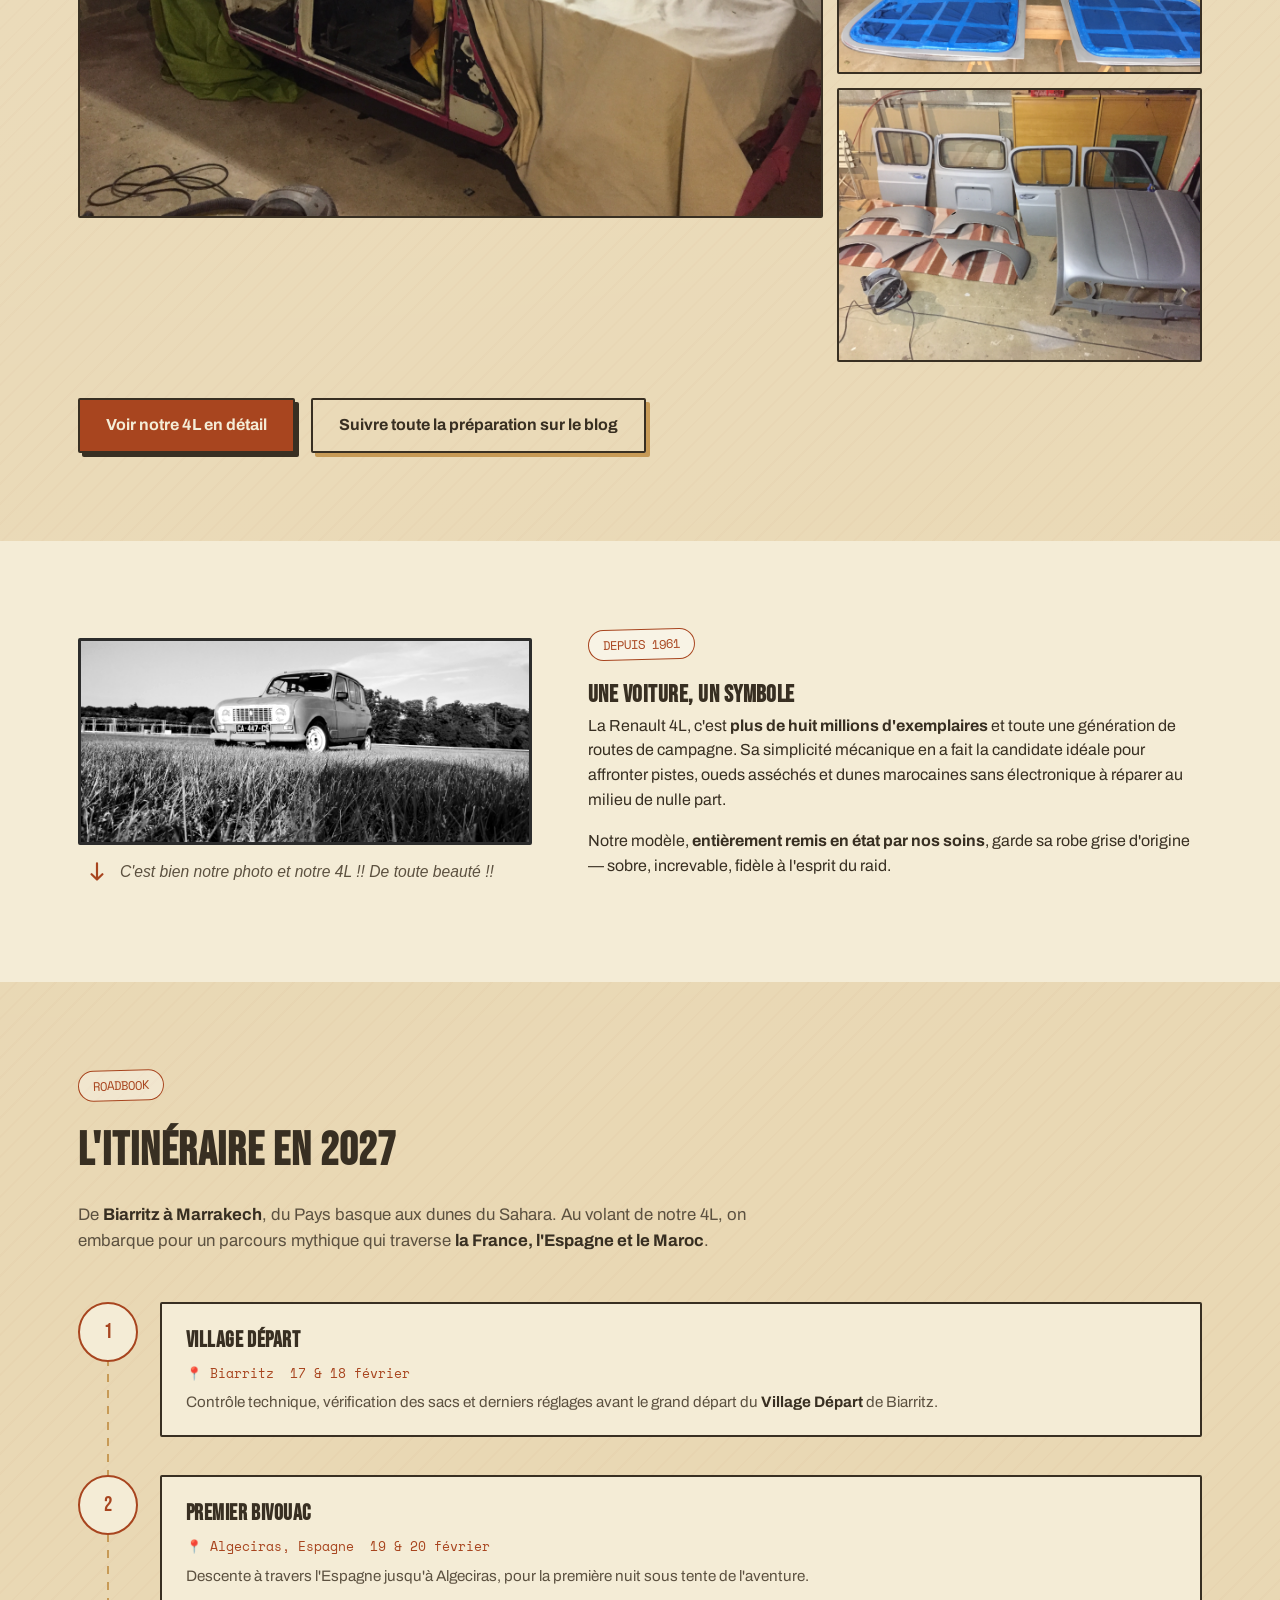
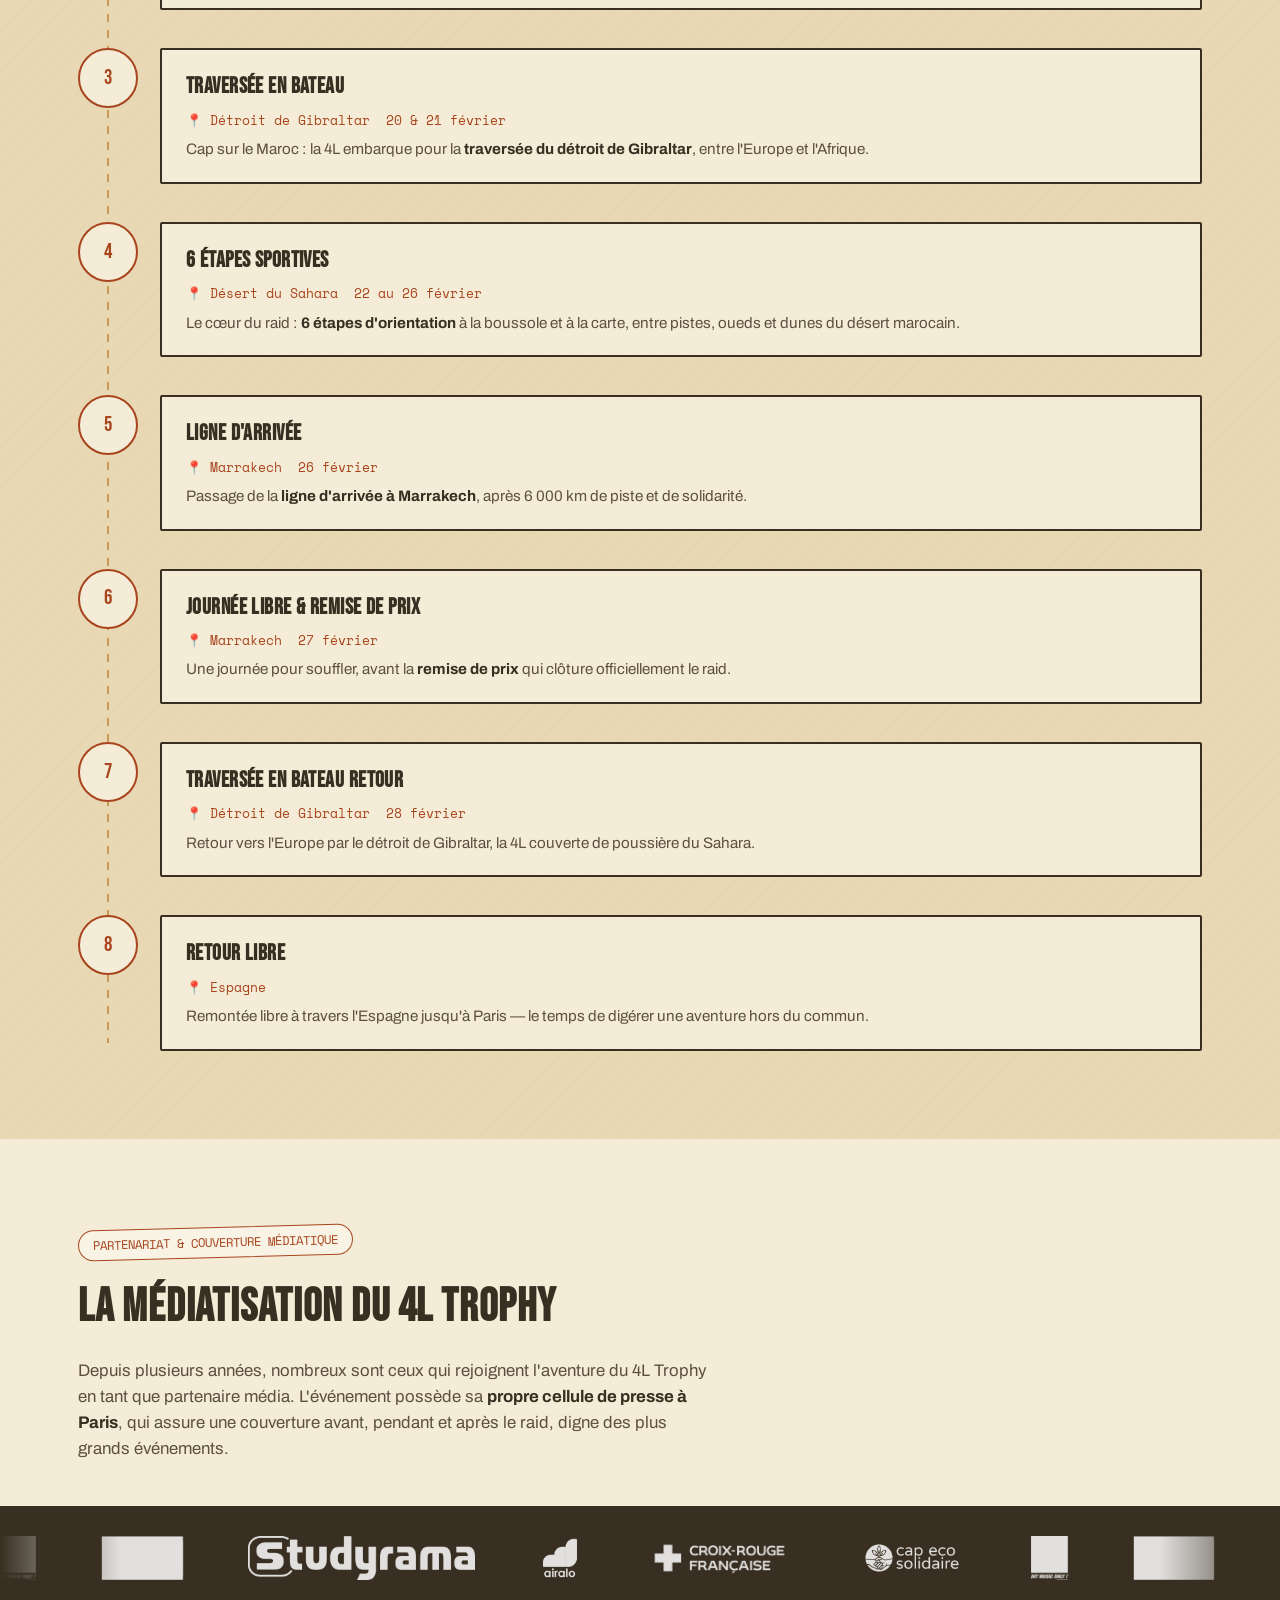
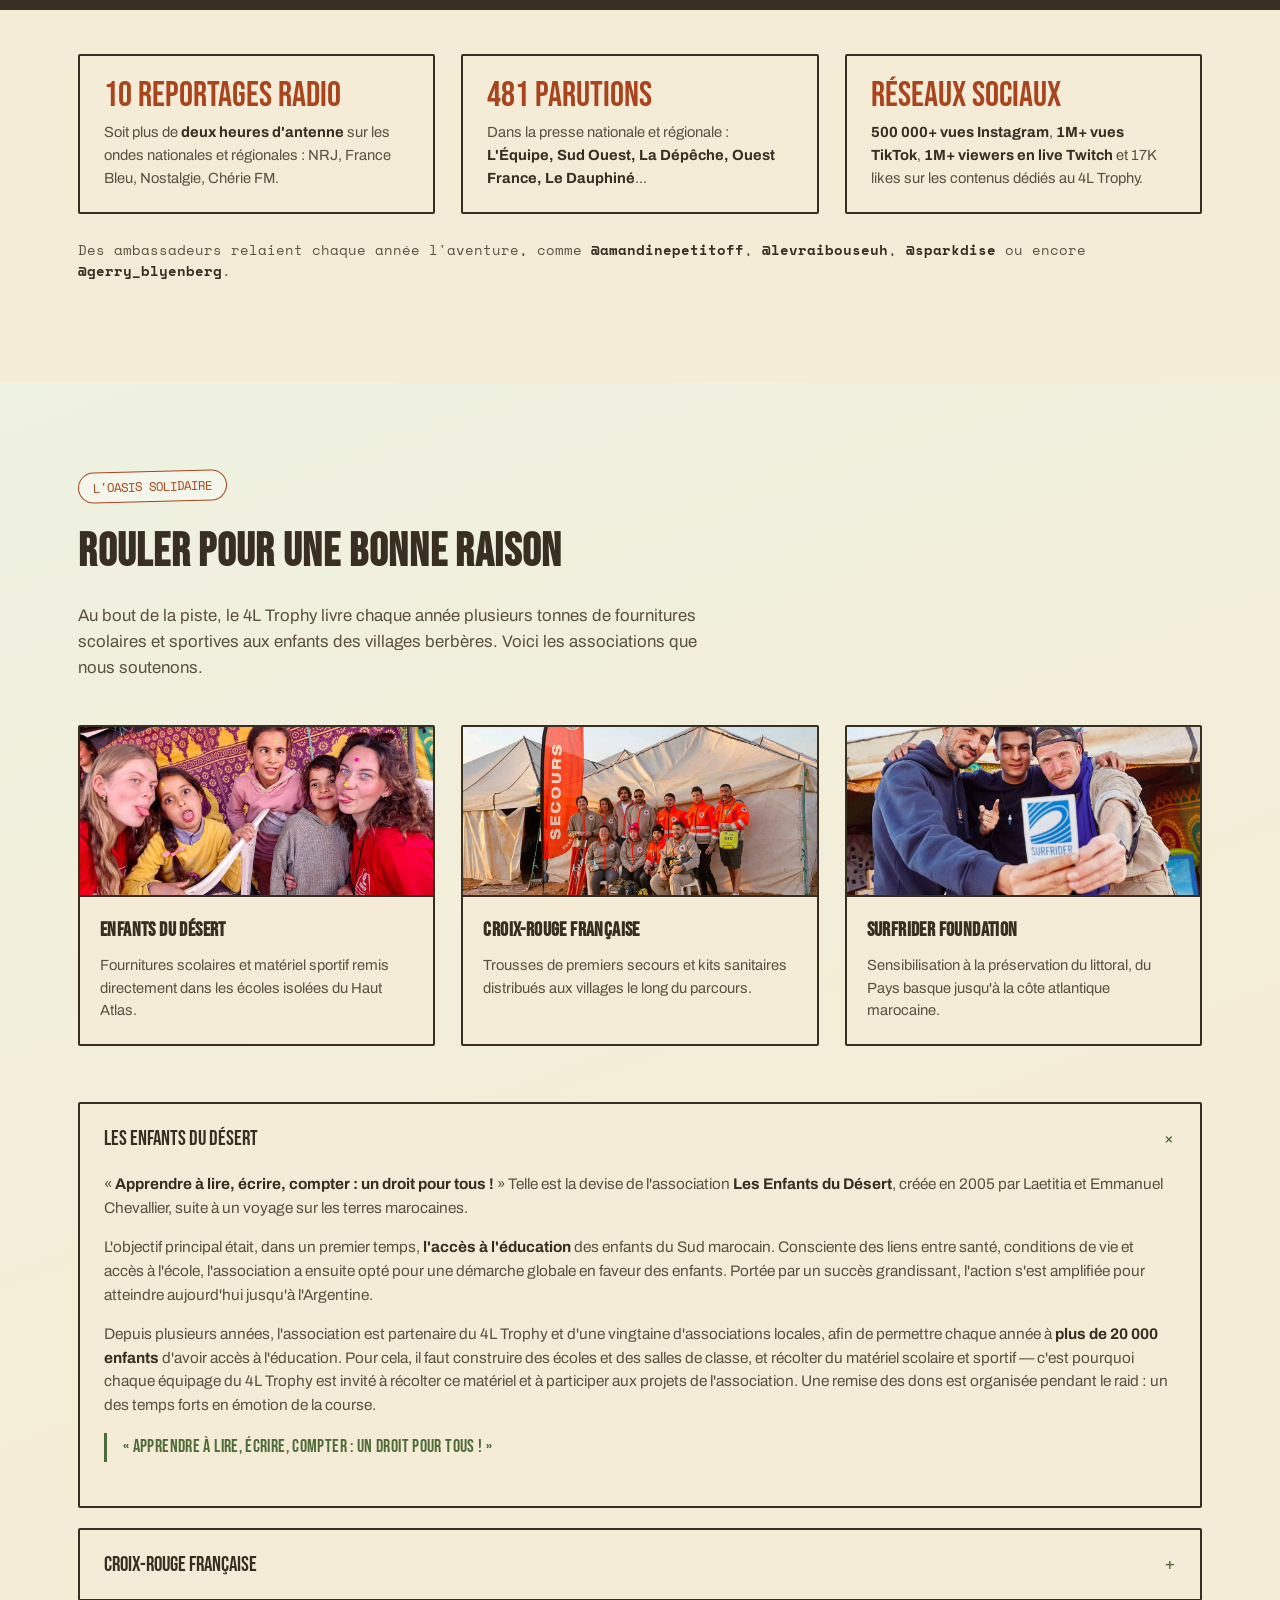
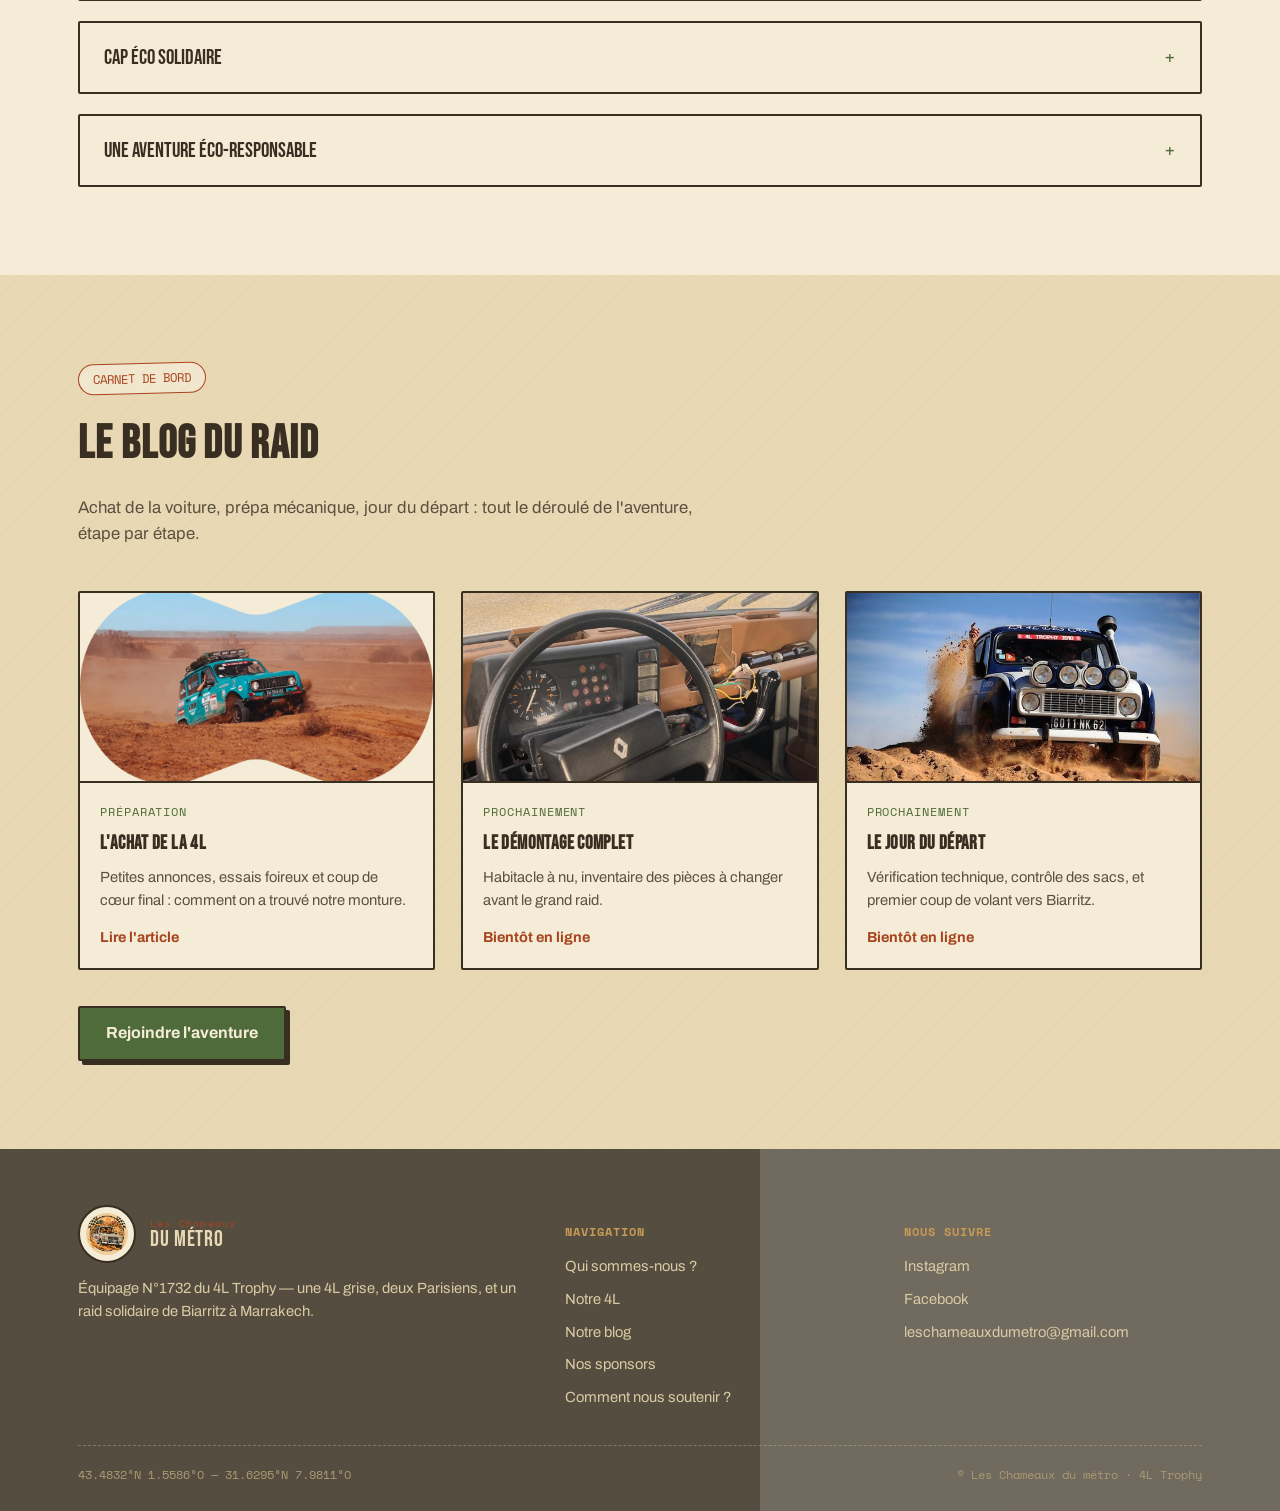
==== commit b2256aa0: "Version final Footer" ====
--- a/index.html
+++ b/index.html
@@ -417,7 +417,7 @@
       <div>
         <div class="footer-brand">
           <img src="images/logo.png" alt="Logo Les Chameaux du métro">
-          <span class="brand-text">Les Chameaux du métro</span>
+          <span class="brand-text"><span class="footer-brand-highlight">Les Chameaux</span> du métro</span>
         </div>
         <p>Équipage N°1732 du 4L Trophy — une 4L grise, deux Parisiens, et un raid solidaire de Biarritz à Marrakech.</p>
       </div>
--- a/style.css
+++ b/style.css
@@ -440,7 +440,9 @@
 
 /* ---------- footer ---------- */
 .site-footer{
-  background:var(--encre);
+  background:
+    linear-gradient(180deg, rgba(130,126,112,0.38), rgba(130,126,112,0.38)),
+    var(--encre);
   color:var(--sable-clair);
   padding:56px 0 26px;
   position:relative;
@@ -448,13 +450,14 @@
 }
 .footer-watermark{
   position:absolute;
-  right:-60px;
-  bottom:-60px;
-  height:340px;
-  width:340px;
-  opacity:0.06;
+  right:-100px;
+  bottom:-140px;
+  height:620px;
+  width:620px;
+  opacity:0.16;
   filter:brightness(0) invert(1);
   pointer-events:none;
+  z-index:0;
 }
 .footer-grid{
   display:grid;
@@ -464,8 +467,18 @@
   position:relative;
   z-index:1;
 }
-.footer-brand{display:flex;align-items:center;gap:14px;margin-bottom:14px;}
-.footer-brand img{height:42px;filter:brightness(0) invert(1);}
+.footer-brand{display:flex;align-items:center;gap:14px;margin-bottom:14px;position:relative;z-index:1;}
+.footer-brand img{
+  height:58px;
+  width:auto;
+  filter:none;
+  background:#f4ecd6;
+  border:2px solid var(--encre);
+  border-radius:50%;
+  padding:6px;
+  flex-shrink:0;
+}
+.footer-brand-highlight{color:var(--sable-fonce);}
 .site-footer h4{
   font-family:var(--font-mono);
   font-size:0.78rem;
@@ -695,6 +708,13 @@
   .side-dots{display:none;}
 }
 
+/* ---------- Masquer la navigation latérale dans le footer ---------- */
+.side-dots.footer-hidden{
+  opacity:0;
+  pointer-events:none;
+  transition:opacity .25s ease;
+}
+
 /* ---------- équipage ---------- */
 .equipe-grid{
   display:grid;
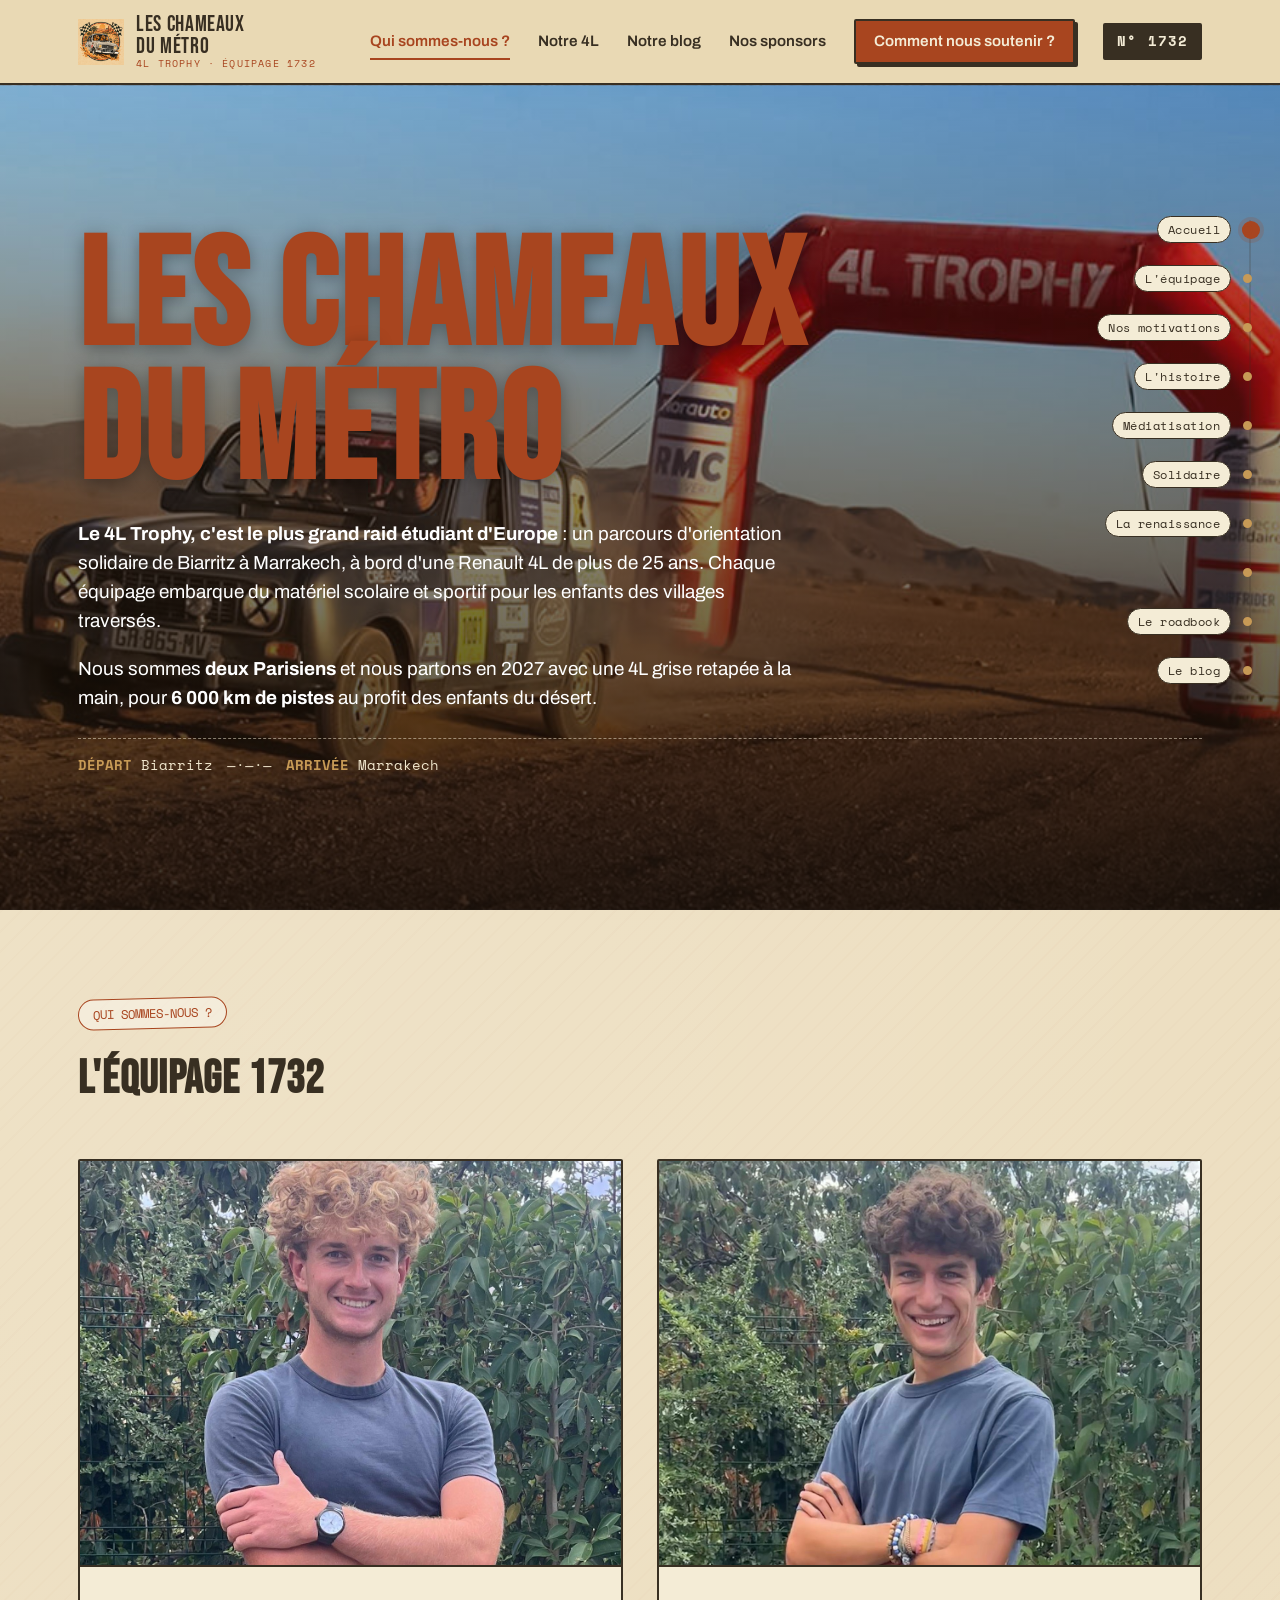
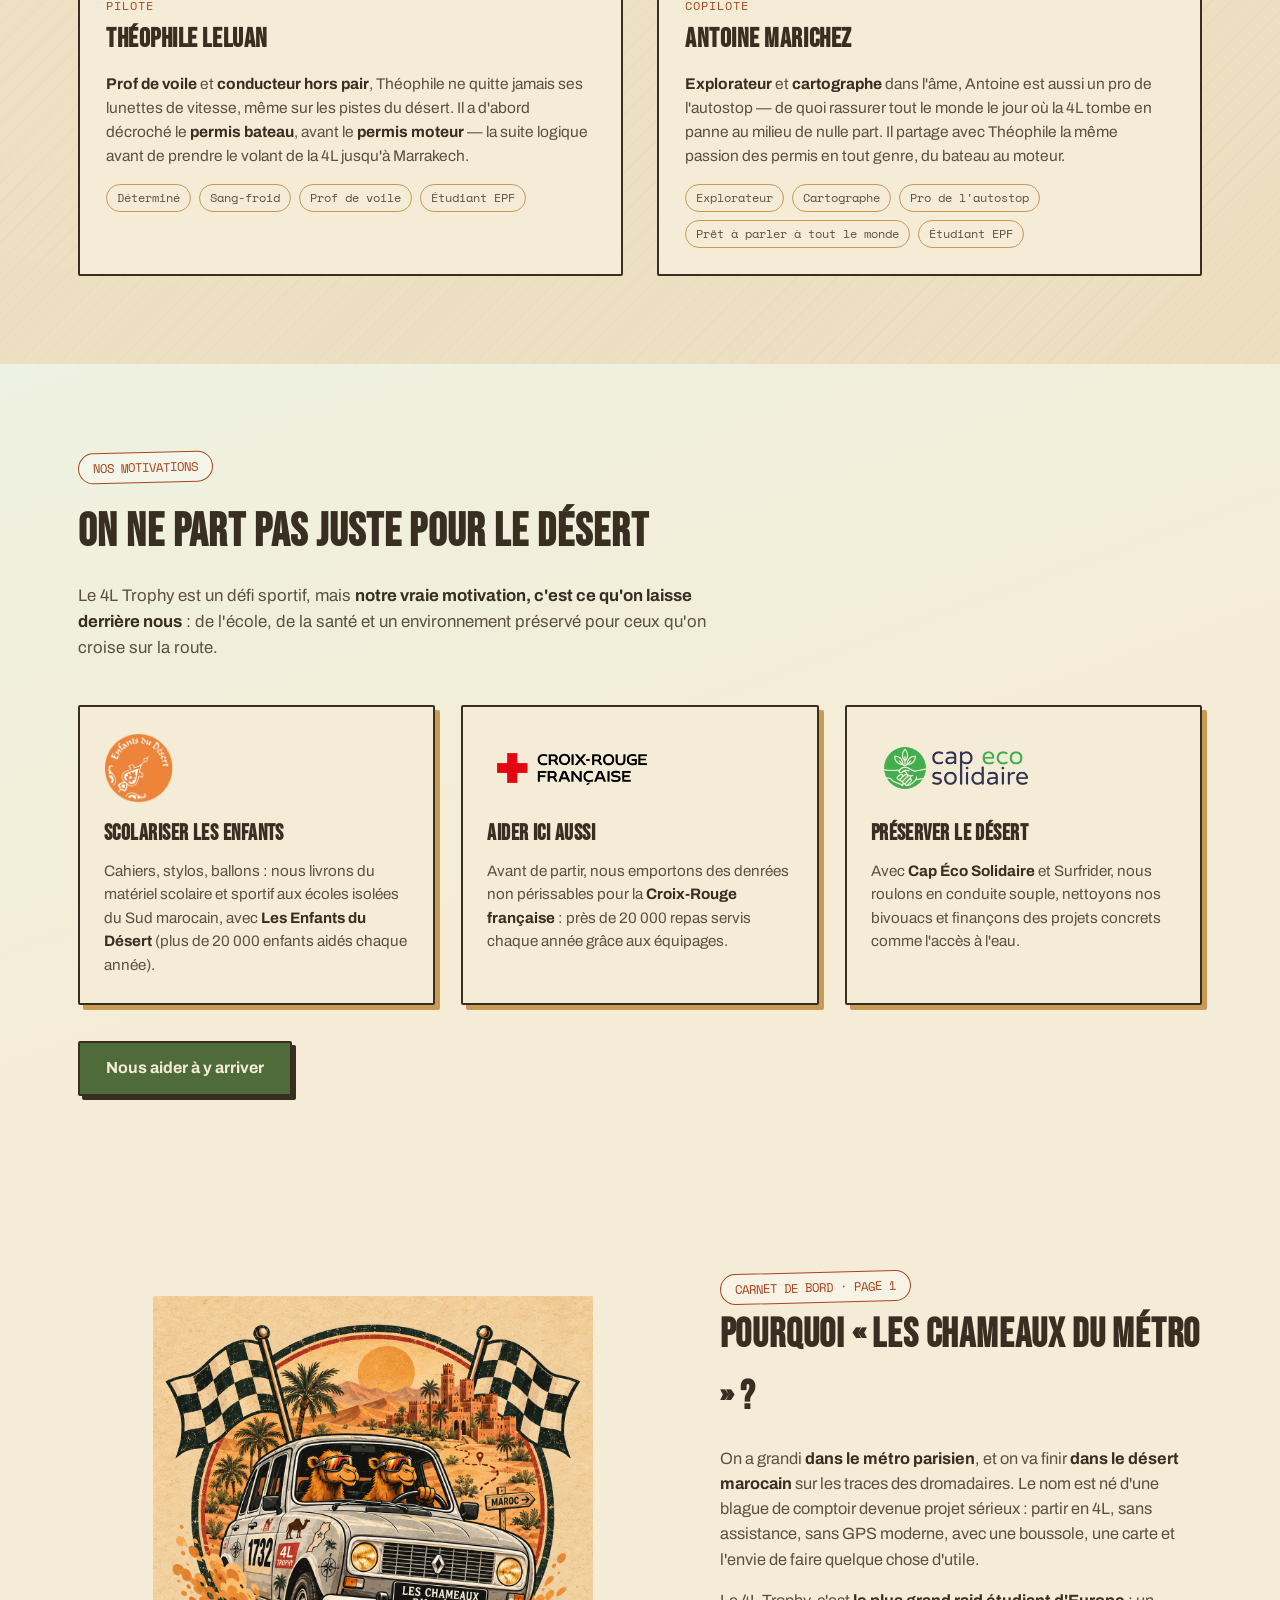
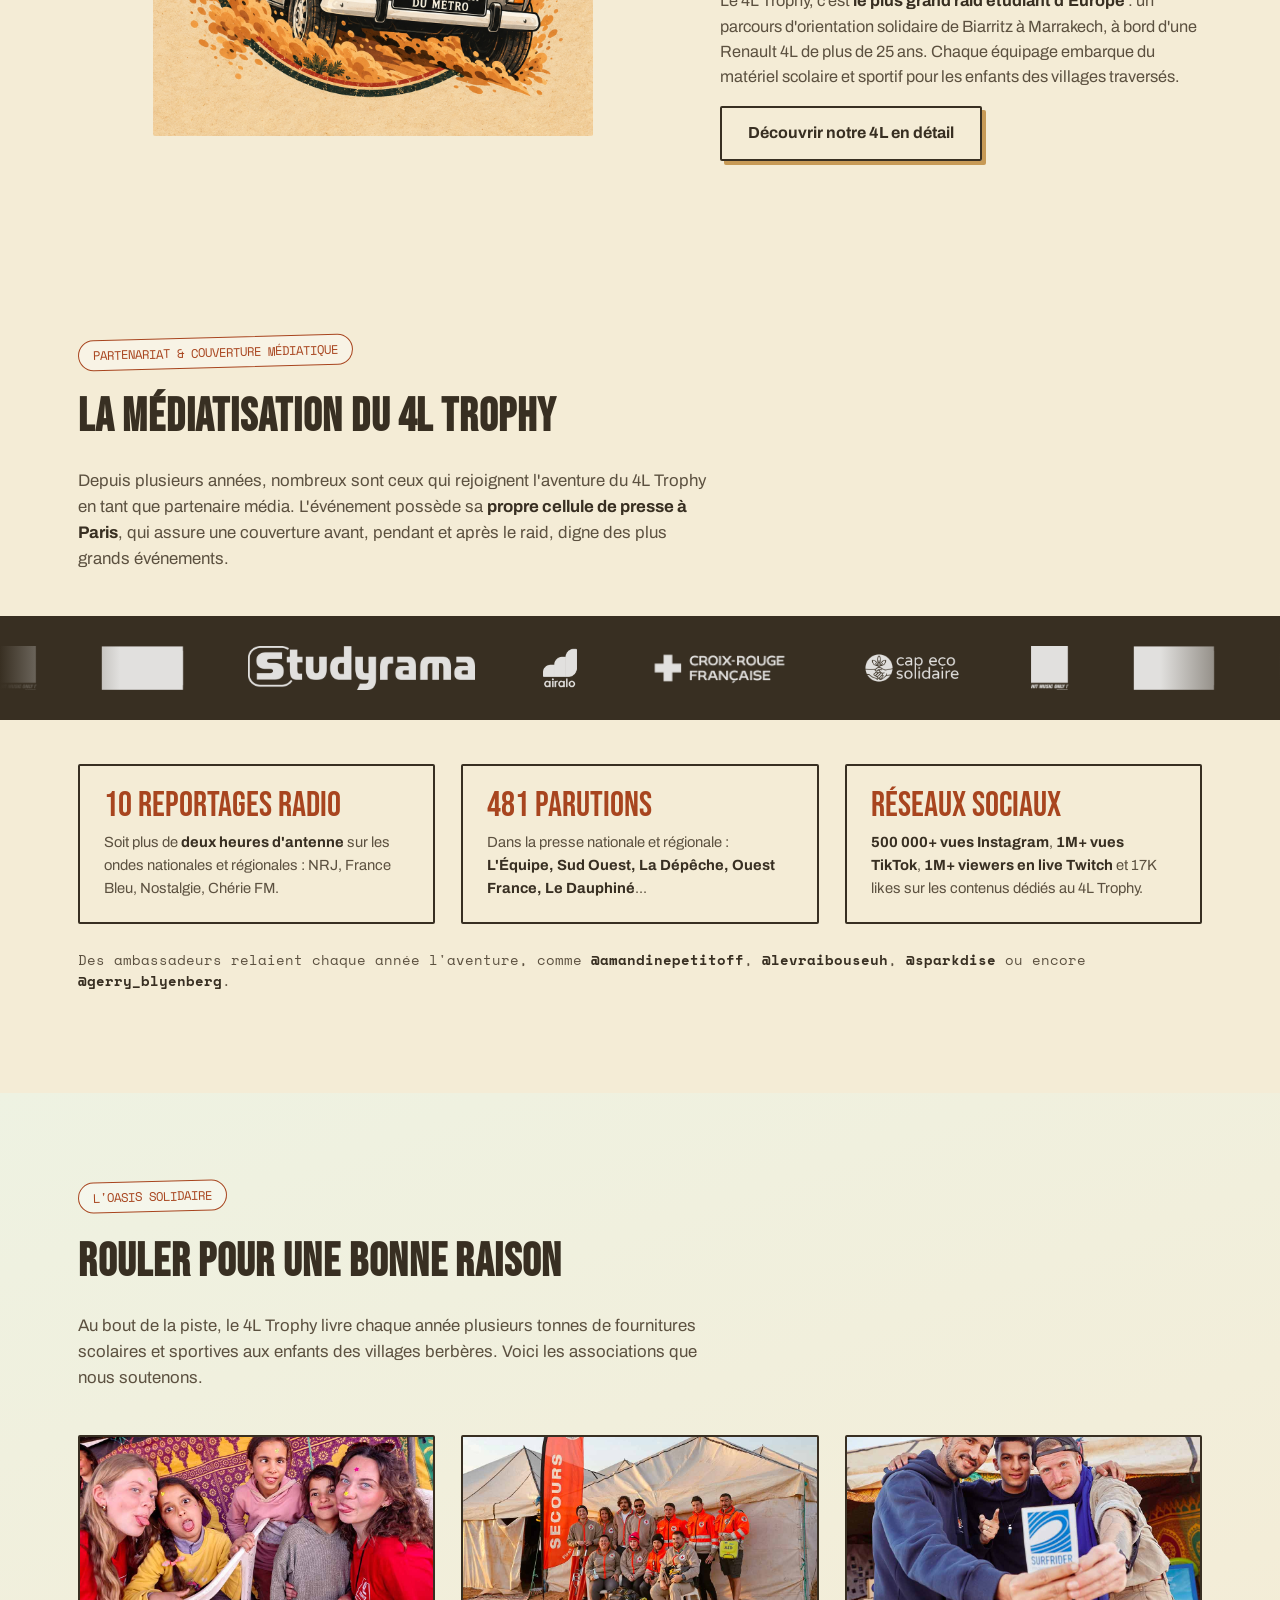
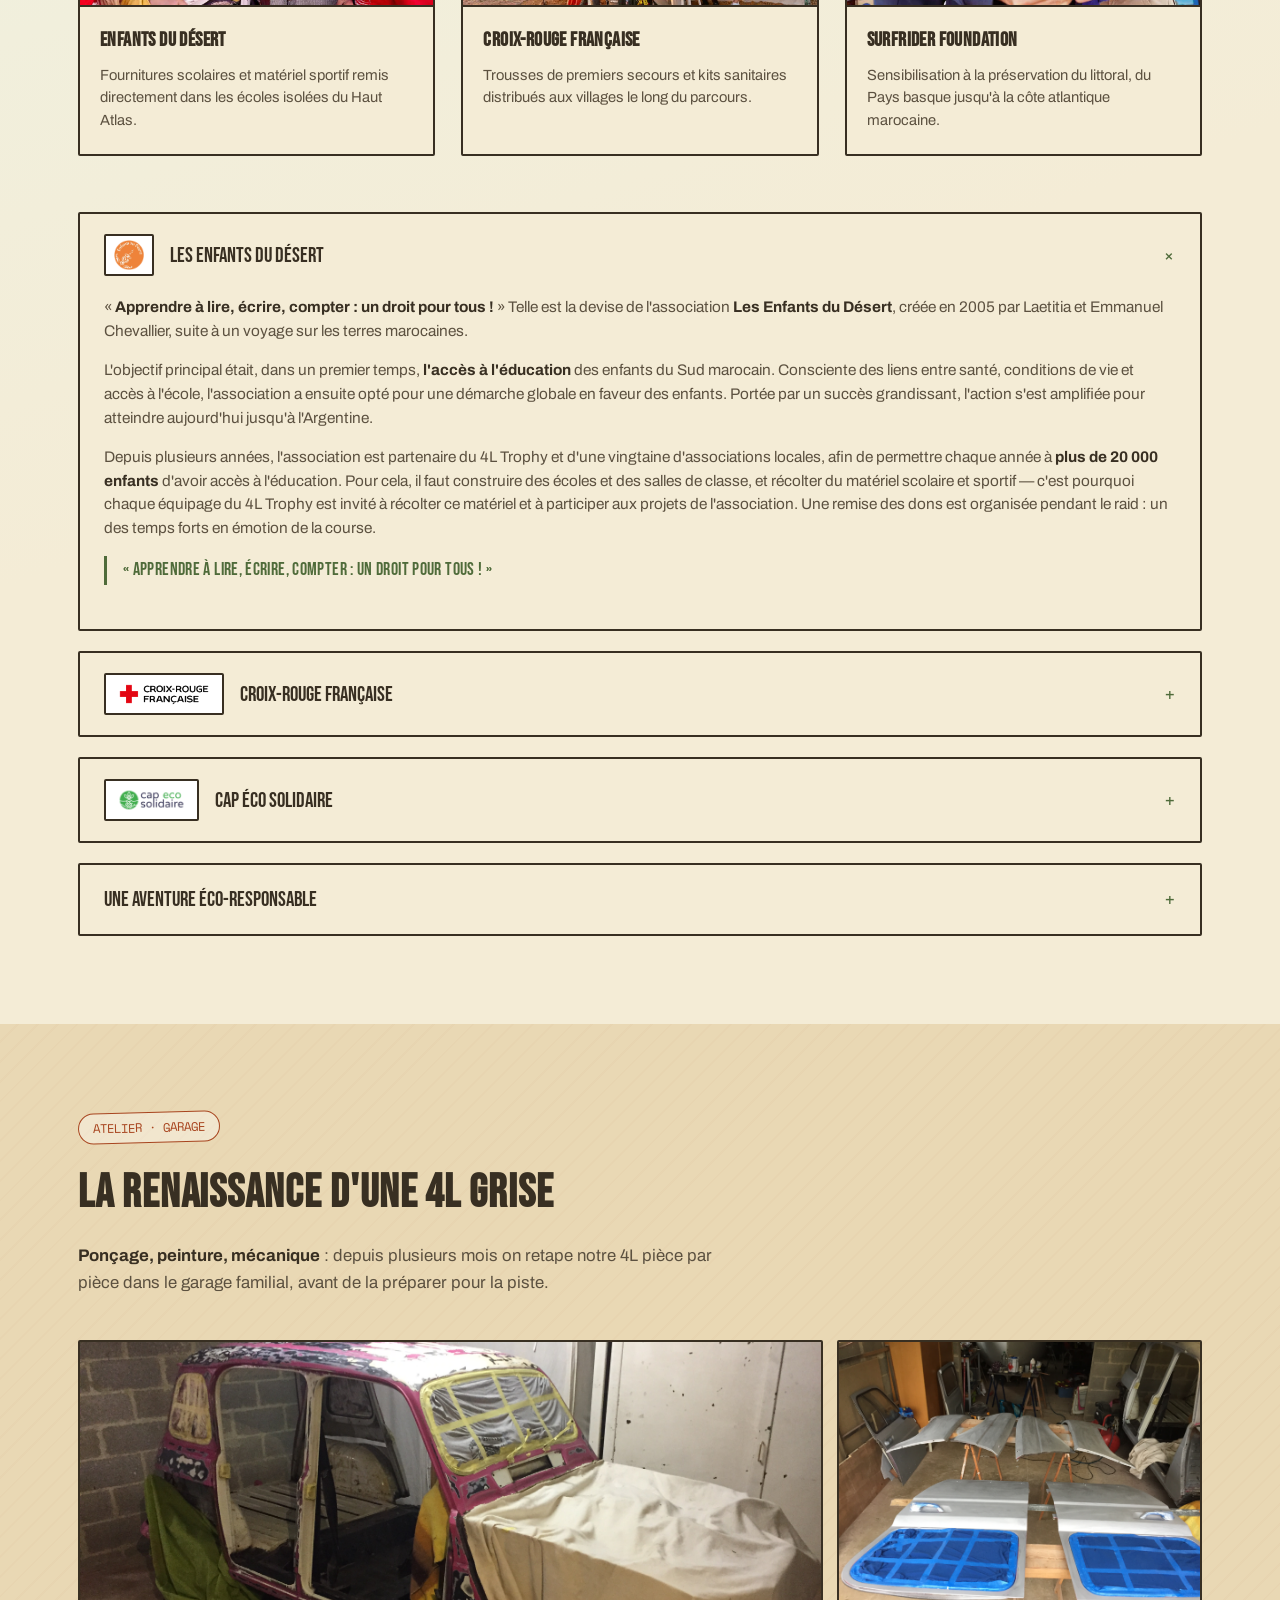
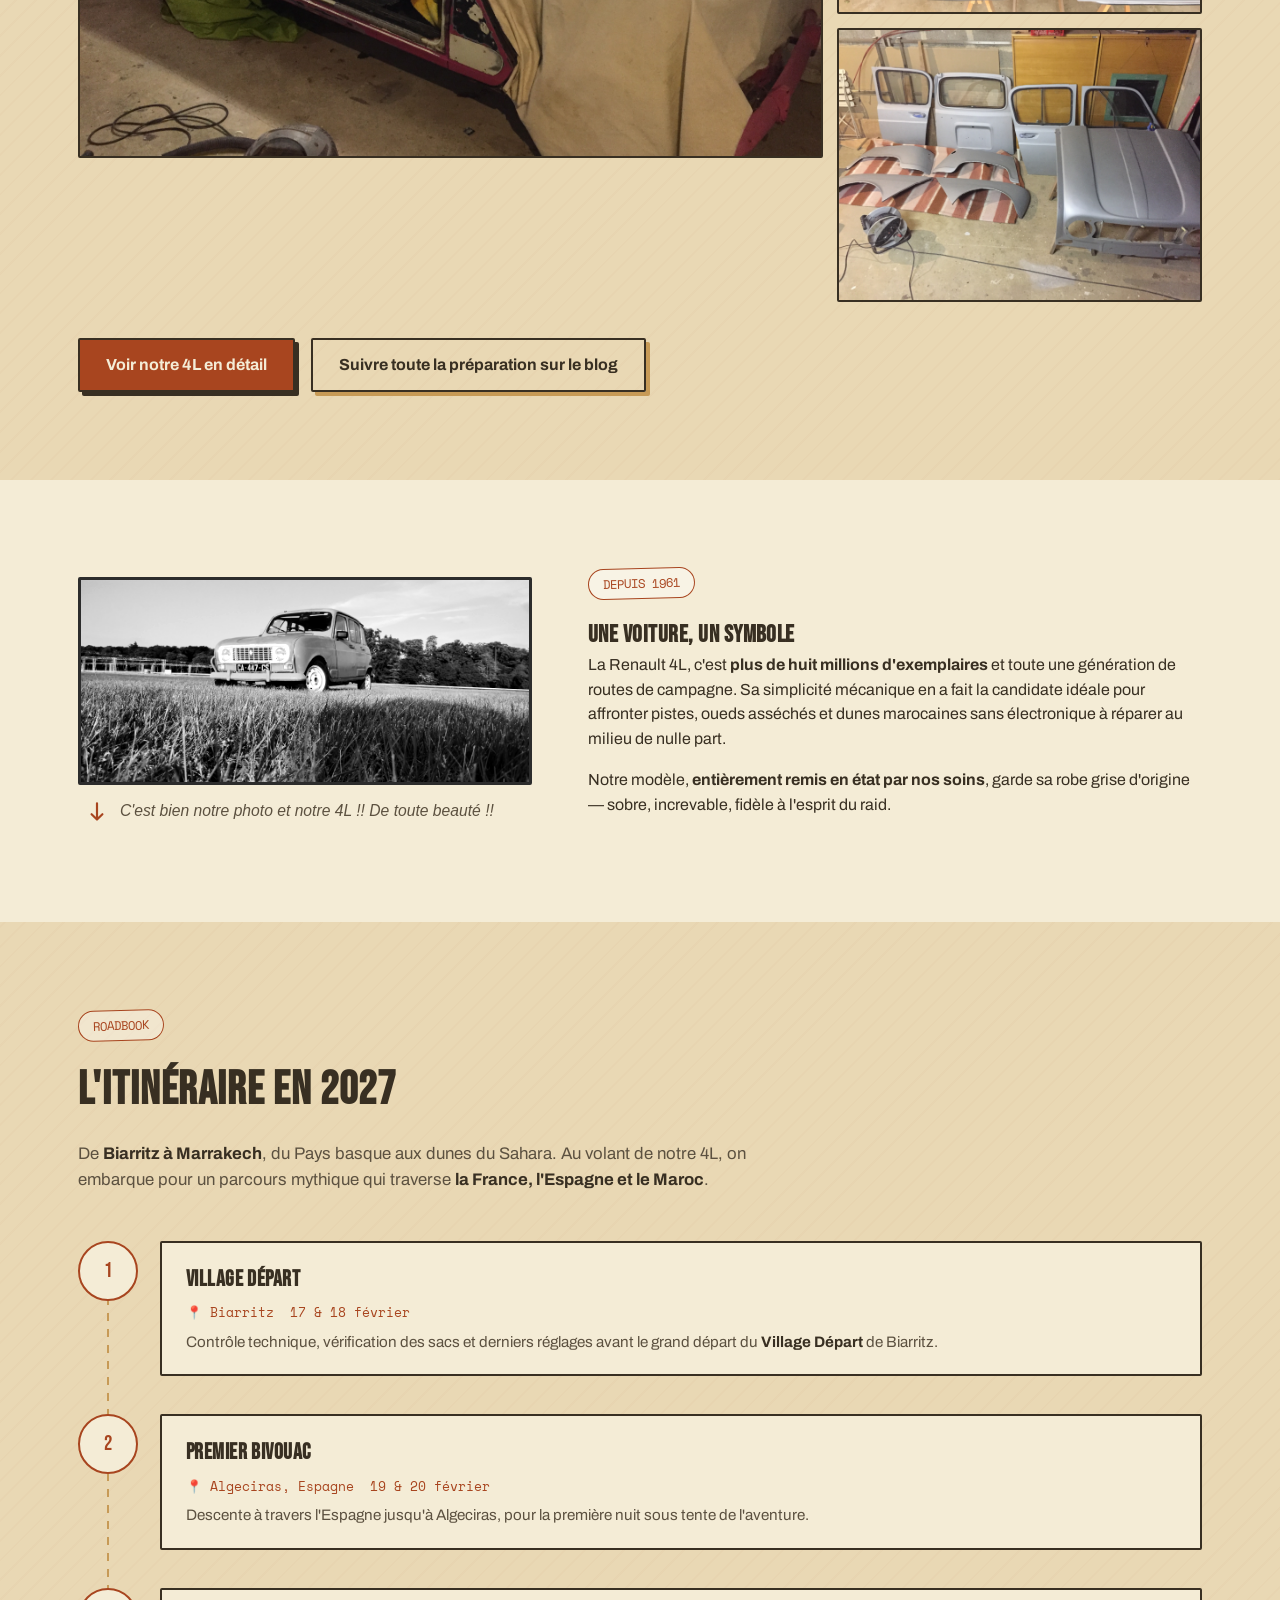
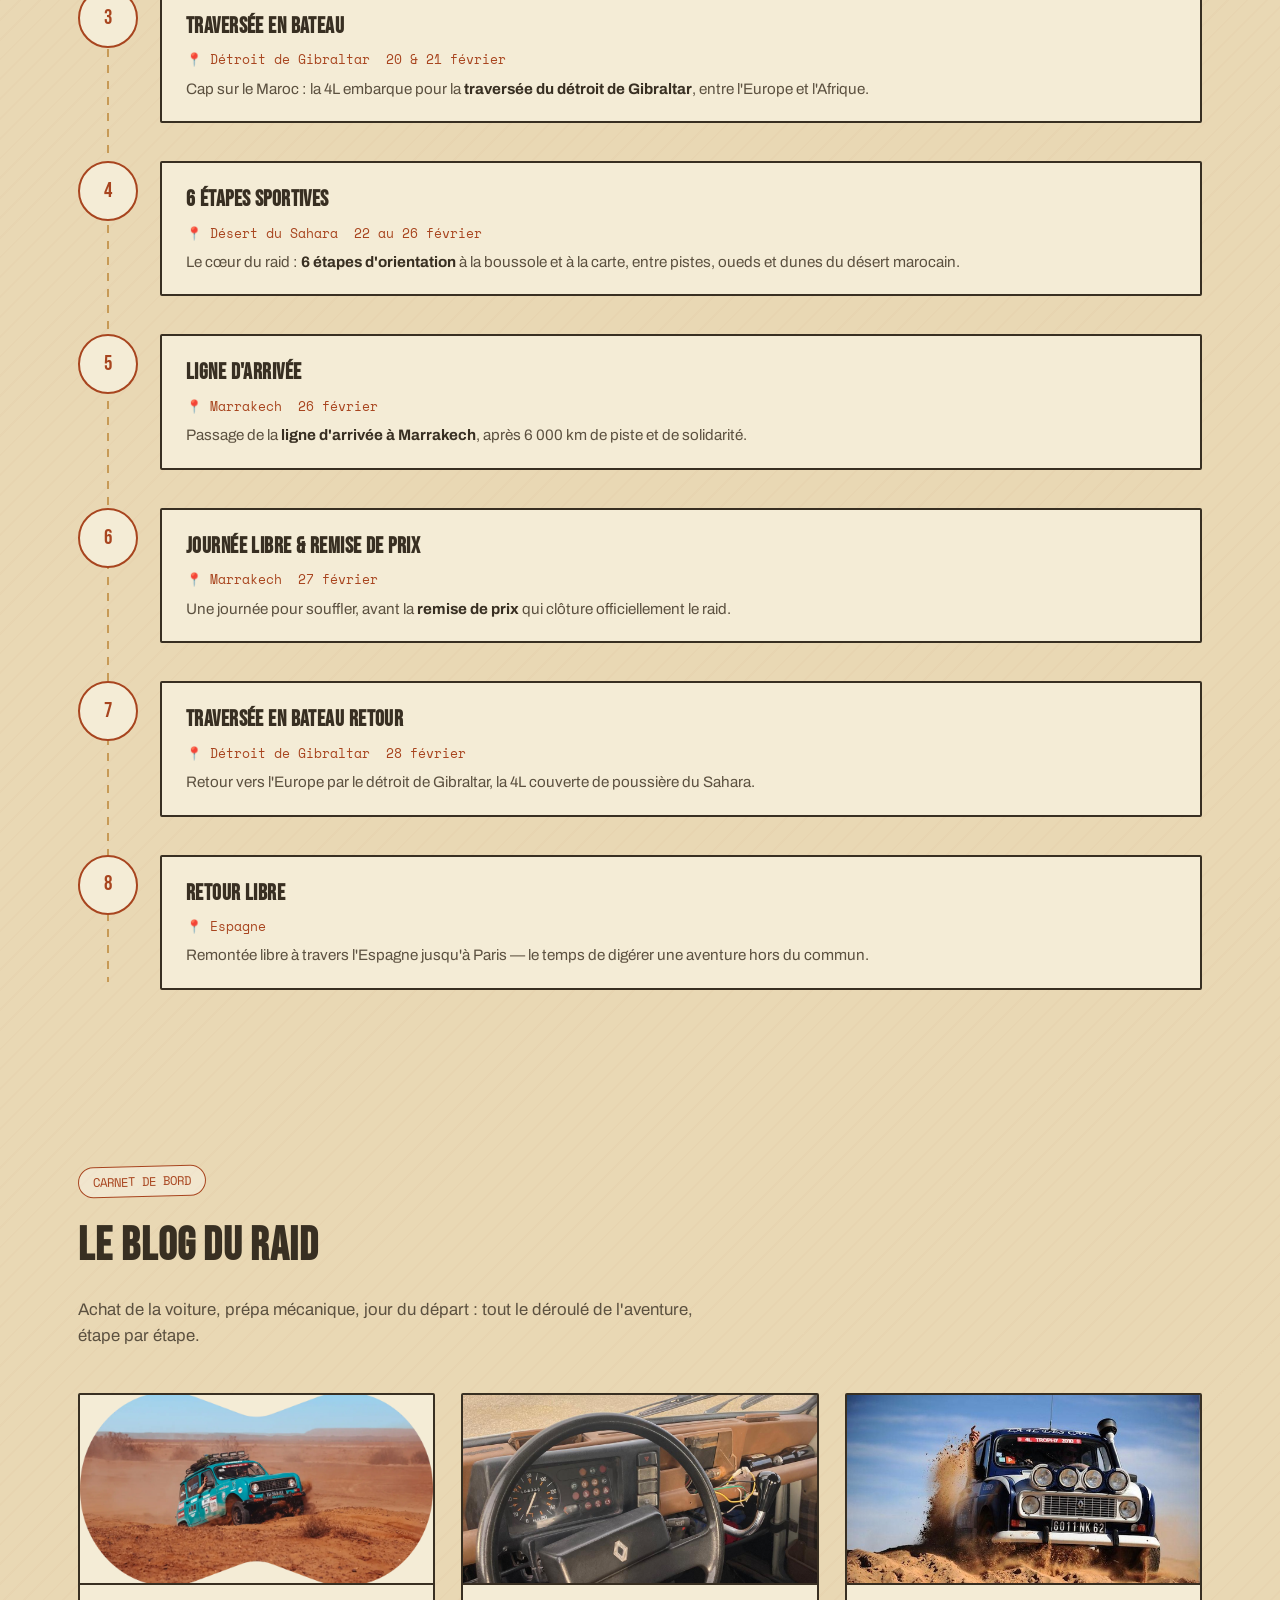
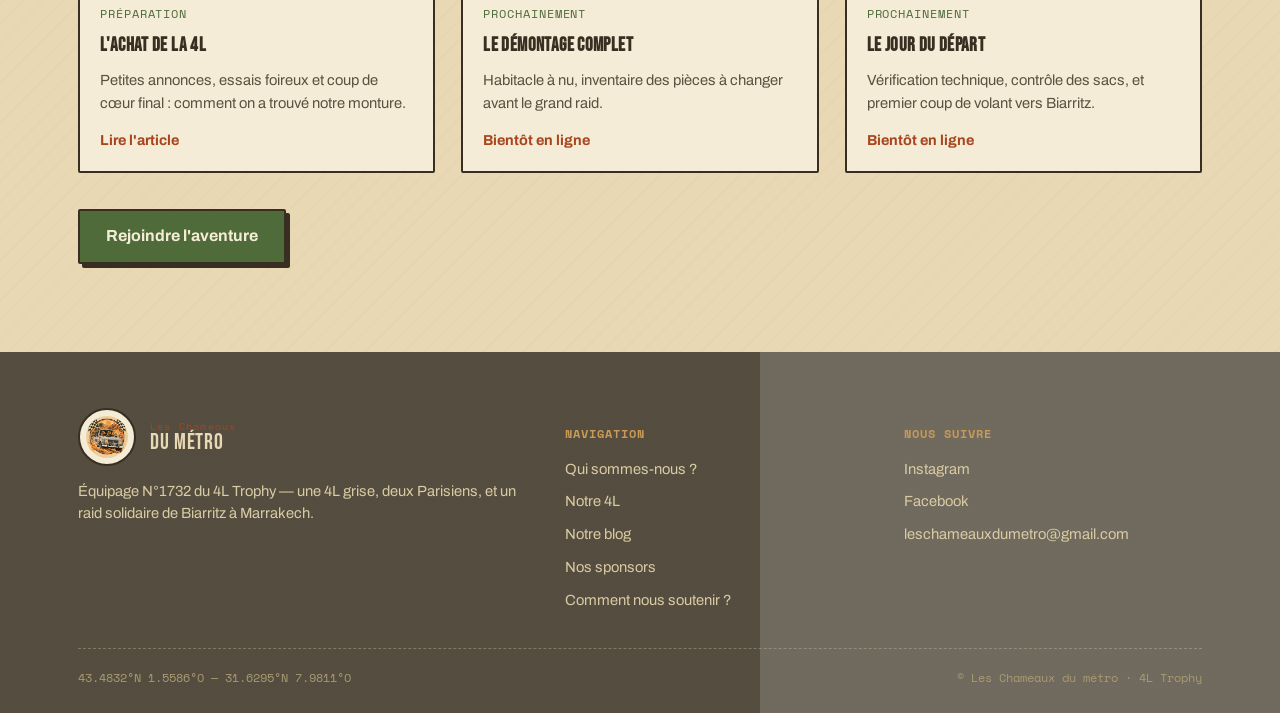
==== commit 1ecc593f: "Nouveauté" ====
--- a/index.html
+++ b/index.html
@@ -1,452 +1,476 @@
-<!DOCTYPE html>
-<html lang="fr">
-<head>
-<meta charset="UTF-8">
-<meta name="viewport" content="width=device-width, initial-scale=1.0">
-<title>Les Chameaux du métro — 4L Trophy N°1732</title>
-<meta name="description" content="Suivez l'équipage 1732, Les Chameaux du métro, sur les pistes du 4L Trophy de Biarritz à Marrakech.">
-<link rel="icon" type="image/png" href="images/logo.png">
-<link rel="stylesheet" href="style.css">
-</head>
-<body>
-
-<header class="site-header">
-  <nav class="nav">
-    <a href="index.html" class="brand">
-      <img src="images/logo.png" alt="Logo Les Chameaux du métro">
-      <span class="brand-text">Les Chameaux<br>du métro<span>4L TROPHY · ÉQUIPAGE 1732</span></span>
-    </a>
-    <button class="nav-toggle" id="navToggle" aria-label="Ouvrir le menu">☰</button>
-    <div class="nav-links" id="navLinks">
-      <a href="index.html" class="current">Qui sommes-nous ?</a>
-      <a href="notre-4l.html">Notre 4L</a>
-      <a href="blog.html">Notre blog</a>
-      <a href="sponsors.html">Nos sponsors</a>
-      <a href="soutenir.html">Comment nous soutenir ?</a>
-      <span class="plate">N° 1732</span>
-    </div>
-  </nav>
-</header>
-
-<!-- Barre latérale à bulles -->
-<nav class="side-dots" id="sideDots" aria-label="Navigation dans la page">
-  <div class="side-dots-track">
-    <span class="side-dots-bubble"></span>
-    <button class="side-dot" data-target="hero"><span class="side-dot-label">Accueil</span><span class="side-dot-mark"></span></button>
-    <button class="side-dot" data-target="equipe"><span class="side-dot-label">L'équipage</span><span class="side-dot-mark"></span></button>
-    <button class="side-dot" data-target="histoire"><span class="side-dot-label">L'histoire</span><span class="side-dot-mark"></span></button>
-    <button class="side-dot" data-target="projet"><span class="side-dot-label">La renaissance</span><span class="side-dot-mark"></span></button>
-    <button class="side-dot" data-target="heritage"><span class="side-dot-label">Un symbole</span><span class="side-dot-mark"></span></button>
-    <button class="side-dot" data-target="parcours"><span class="side-dot-label">Le roadbook</span><span class="side-dot-mark"></span></button>
-    <button class="side-dot" data-target="media"><span class="side-dot-label">Médiatisation</span><span class="side-dot-mark"></span></button>
-    <button class="side-dot" data-target="solidaire"><span class="side-dot-label">Solidaire</span><span class="side-dot-mark"></span></button>
-    <button class="side-dot" data-target="blog"><span class="side-dot-label">Le blog</span><span class="side-dot-mark"></span></button>
-  </div>
-</nav>
-
-<section class="hero" id="hero" style="background-image:url('images/belle-image-4L-dans-le-desert.jpg');">
-  <div class="hero-content">
-    <span class="hero-plate">ÉQUIPAGE N° 1732 — 4L TROPHY</span>
-    <h1 style="color: #a8451f;">Les Chameaux<br>du métro</h1>
-    <p class="hero-sub"><strong>Deux Parisiens, une 4L grise retapée à la main</strong>, et 6 000 km de pistes entre dunes et bivouacs jusqu'au Maroc — au profit des enfants du désert.</p>
-    <div class="  hero-track">
-      <svg viewBox="0 0 64 26" fill="none" xmlns="http://www.w3.org/2000/svg" aria-hidden="true">
-        <path d="M2 19h4l3-8h9l4 6h13l3-5h6l3 3v4H50" stroke="#f0e6cd" stroke-width="1.6" stroke-linecap="round" stroke-linejoin="round"/>
-        <circle cx="14" cy="21" r="3.4" stroke="#f0e6cd" stroke-width="1.6"/>
-        <circle cx="44" cy="21" r="3.4" stroke="#f0e6cd" stroke-width="1.6"/>
-        <path d="M12 11h10" stroke="#f0e6cd" stroke-width="1.6" stroke-linecap="round"/>
-      </svg>
-      <span><b>DÉPART</b> Biarritz · 43.4832°N 1.5586°O</span>
-      <span>—·—·—</span>
-      <span><b>ARRIVÉE</b> Marrakech · 31.6295°N 7.9811°O</span>
-    </div>
-  </div>
-</section>
-
-<!-- ===== Qui sommes-nous : l'équipage ===== -->
-<section id="equipe">
-  <div class="container">
-    <div class="section-head">
-      <span class="stamp">QUI SOMMES-NOUS ?</span>
-      <h2>L'équipage 1732</h2>
-      <p>Deux étudiants de <strong>l'EPF</strong>, une même envie de rouler pour une bonne cause. Voici qui prend le volant — et le plan de route.</p>
-    </div>
-    <div class="equipe-grid">
-      <article class="equipier-card">
-        <div class="equipier-photo">
-          <img src="images/Theophile.jpeg" alt="Théophile Leluan, pilote de l'équipage 1732">
-        </div>
-        <div class="equipier-txt">
-          <span class="equipier-role">Pilote</span>
-          <h3>Théophile Leluan</h3>
-          <p><strong>Prof de voile</strong> et <strong>conducteur hors pair</strong>, Théophile ne quitte jamais ses lunettes de vitesse, même sur les pistes du désert. Étudiant à l'EPF comme Antoine, il est <strong>très engagé dans l'école</strong> et dans son travail. Toujours partant pour passer un nouveau permis, il a d'abord décroché le <strong>permis bateau</strong>, avant le <strong>permis moteur</strong> — la suite logique avant de prendre le volant de la 4L jusqu'à Marrakech.</p>
-          <div class="equipier-tags">
-            <span class="equipier-tag">Prof de voile</span>
-            <span class="equipier-tag">Permis bateau</span>
-            <span class="equipier-tag">Permis moteur</span>
-            <span class="equipier-tag">Étudiant EPF</span>
-          </div>
-        </div>
-      </article>
-      <article class="equipier-card">
-        <div class="equipier-photo">
-          <img src="images/MARICHEZ_Antoine_antoine.marichez@gmail.com.jpeg" alt="Antoine Marichez, copilote de l'équipage 1732">
-        </div>
-        <div class="equipier-txt">
-          <span class="equipier-role">Copilote</span>
-          <h3>Antoine Marichez</h3>
-          <p><strong>Explorateur</strong>, <strong>randonneur</strong> et <strong>cartographe</strong> dans l'âme, Antoine est aussi un pro de l'autostop — de quoi rassurer tout le monde le jour où la 4L tombe en panne au milieu de nulle part. Étudiant à l'EPF, tout aussi <strong>engagé dans l'école et dans le travail</strong>, il partage avec Théophile la même passion des permis en tout genre, du bateau au moteur.</p>
-          <div class="equipier-tags">
-            <span class="equipier-tag">Explorateur</span>
-            <span class="equipier-tag">Randonneur</span>
-            <span class="equipier-tag">Cartographe</span>
-            <span class="equipier-tag">Pro de l'autostop</span>
-            <span class="equipier-tag">Étudiant EPF</span>
-          </div>
-        </div>
-      </article>
-    </div>
-  </div>
-</section>
-
-<section id="histoire" class="alt-bg">
-  <div class="container story-grid">
-    <img src="images/teams-sur-des-4L-qui-sautent.webp" alt="Des 4L du 4L Trophy sautant sur une piste">
-    <div class="story-text">
-      <span class="stamp">CARNET DE BORD · PAGE 1</span>
-      <h2>Pourquoi « Les Chameaux du métro » ?</h2>
-      <p>On a grandi <strong>dans le métro parisien</strong>, et on va finir <strong>dans le désert marocain</strong> sur les traces des dromadaires. Le nom est né d'une blague de comptoir devenue projet sérieux : partir en 4L, sans assistance, sans GPS moderne, avec une boussole, une carte et l'envie de faire quelque chose d'utile.</p>
-      <p>Le 4L Trophy, c'est <strong>le plus grand raid étudiant d'Europe</strong> : un parcours d'orientation solidaire de Biarritz à Marrakech, à bord d'une Renault 4L de plus de 25 ans. Chaque équipage embarque du matériel scolaire et sportif pour les enfants des villages traversés.</p>
-      <a href="notre-4l.html" class="btn ghost">Découvrir notre 4L en détail</a>
-    </div>
-  </div>
-</section>
-
-<section id="projet">
-  <div class="container">
-    <div class="section-head">
-      <span class="stamp">ATELIER · GARAGE</span>
-      <h2>La renaissance d'une 4L grise</h2>
-      <p><strong>Ponçage, peinture, mécanique</strong> : depuis plusieurs mois on retape notre 4L pièce par pièce dans le garage familial, avant de la préparer pour la piste.</p>
-    </div>
-    <div class="mosaic">
-      <a href="notre-4l.html"><img src="images/Vuevoituregarageavecbacheenponsage.JPG" alt="La 4L bâchée en plein ponçage dans le garage"></a>
-      <a href="notre-4l.html"><img src="images/Vue-partievoiturerepeintedanslegarage.JPG" alt="Carrosserie de la 4L en cours de repeinture"></a>
-      <a href="notre-4l.html"><img src="images/Vuepiecedansgaragedéjarepeinteengrise.JPG" alt="Pièce de carrosserie déjà repeinte en gris"></a>
-    </div>
-    <div class="cta-row">
-      <a href="notre-4l.html" class="btn">Voir notre 4L en détail</a>
-      <a href="blog.html" class="btn ghost">Suivre toute la préparation sur le blog</a>
-    </div>
-  </div>
-</section>
-
-<section id="heritage" class="alt-bg">
-  <div class="container heritage">
-    <div class="heritage-photo">
-      <img src="images/Photoclassedela4Lennoiretblancformat-4096-1840.jpg" alt="Photo ancienne en noir et blanc de notre 4L">
-      <div class="heritage-caption">
-        <svg viewBox="0 0 24 24" fill="none" xmlns="http://www.w3.org/2000/svg"><path d="M12 4v15M12 19l-5-5M12 19l5-5" stroke-width="2" stroke-linecap="round" stroke-linejoin="round"/></svg>
-        <span>C'est bien notre photo et notre 4L !! De toute beauté !!</span>
-      </div>
-    </div>
-    <div class="heritage-text">
-      <span class="stamp">DEPUIS 1961</span>
-      <h2>Une voiture, un symbole</h2>
-      <p>La Renault 4L, c'est <strong>plus de huit millions d'exemplaires</strong> et toute une génération de routes de campagne. Sa simplicité mécanique en a fait la candidate idéale pour affronter pistes, oueds asséchés et dunes marocaines sans électronique à réparer au milieu de nulle part.</p>
-      <p>Notre modèle, <strong>entièrement remis en état par nos soins</strong>, garde sa robe grise d'origine — sobre, increvable, fidèle à l'esprit du raid.</p>
-    </div>
-  </div>
-</section>
-
-<section id="parcours">
-  <div class="container">
-    <div class="section-head timeline-intro">
-      <span class="stamp">ROADBOOK</span>
-      <h2>L'itinéraire en 2027</h2>
-      <p>De <strong>Biarritz à Marrakech</strong>, du Pays basque aux dunes du Sahara. Au volant de notre 4L, on embarque pour un parcours mythique qui traverse <strong>la France, l'Espagne et le Maroc</strong>.</p>
-    </div>
-
-    <div class="timeline">
-      <div class="timeline-step">
-        <div class="timeline-num">1</div>
-        <div class="timeline-body">
-          <h3>Village Départ</h3>
-          <div class="timeline-meta"><span>📍 Biarritz</span><span>17 &amp; 18 février</span></div>
-          <p>Contrôle technique, vérification des sacs et derniers réglages avant le grand départ du <strong>Village Départ</strong> de Biarritz.</p>
-        </div>
-      </div>
-      <div class="timeline-step">
-        <div class="timeline-num">2</div>
-        <div class="timeline-body">
-          <h3>Premier bivouac</h3>
-          <div class="timeline-meta"><span>📍 Algeciras, Espagne</span><span>19 &amp; 20 février</span></div>
-          <p>Descente à travers l'Espagne jusqu'à Algeciras, pour la première nuit sous tente de l'aventure.</p>
-        </div>
-      </div>
-      <div class="timeline-step">
-        <div class="timeline-num">3</div>
-        <div class="timeline-body">
-          <h3>Traversée en bateau</h3>
-          <div class="timeline-meta"><span>📍 Détroit de Gibraltar</span><span>20 &amp; 21 février</span></div>
-          <p>Cap sur le Maroc : la 4L embarque pour la <strong>traversée du détroit de Gibraltar</strong>, entre l'Europe et l'Afrique.</p>
-        </div>
-      </div>
-      <div class="timeline-step">
-        <div class="timeline-num">4</div>
-        <div class="timeline-body">
-          <h3>6 étapes sportives</h3>
-          <div class="timeline-meta"><span>📍 Désert du Sahara</span><span>22 au 26 février</span></div>
-          <p>Le cœur du raid : <strong>6 étapes d'orientation</strong> à la boussole et à la carte, entre pistes, oueds et dunes du désert marocain.</p>
-        </div>
-      </div>
-      <div class="timeline-step">
-        <div class="timeline-num">5</div>
-        <div class="timeline-body">
-          <h3>Ligne d'arrivée</h3>
-          <div class="timeline-meta"><span>📍 Marrakech</span><span>26 février</span></div>
-          <p>Passage de la <strong>ligne d'arrivée à Marrakech</strong>, après 6 000 km de piste et de solidarité.</p>
-        </div>
-      </div>
-      <div class="timeline-step">
-        <div class="timeline-num">6</div>
-        <div class="timeline-body">
-          <h3>Journée libre &amp; remise de prix</h3>
-          <div class="timeline-meta"><span>📍 Marrakech</span><span>27 février</span></div>
-          <p>Une journée pour souffler, avant la <strong>remise de prix</strong> qui clôture officiellement le raid.</p>
-        </div>
-      </div>
-      <div class="timeline-step">
-        <div class="timeline-num">7</div>
-        <div class="timeline-body">
-          <h3>Traversée en bateau retour</h3>
-          <div class="timeline-meta"><span>📍 Détroit de Gibraltar</span><span>28 février</span></div>
-          <p>Retour vers l'Europe par le détroit de Gibraltar, la 4L couverte de poussière du Sahara.</p>
-        </div>
-      </div>
-      <div class="timeline-step">
-        <div class="timeline-num">8</div>
-        <div class="timeline-body">
-          <h3>Retour libre</h3>
-          <div class="timeline-meta"><span>📍 Espagne</span></div>
-          <p>Remontée libre à travers l'Espagne jusqu'à Paris — le temps de digérer une aventure hors du commun.</p>
-        </div>
-      </div>
-    </div>
-  </div>
-</section>
-
-<!-- ===== Médiatisation (partenariat presse du 4L Trophy — pas nos sponsors) ===== -->
-<section id="media" class="alt-bg">
-  <div class="container">
-    <div class="section-head">
-      <span class="stamp">PARTENARIAT &amp; COUVERTURE MÉDIATIQUE</span>
-      <h2>La médiatisation du 4L Trophy</h2>
-      <p>Depuis plusieurs années, nombreux sont ceux qui rejoignent l'aventure du 4L Trophy en tant que partenaire média. L'événement possède sa <strong>propre cellule de presse à Paris</strong>, qui assure une couverture avant, pendant et après le raid, digne des plus grands événements.</p>
-    </div>
-  </div>
-
-  <div class="marquee-wrap" aria-hidden="true">
-    <div class="marquee-track">
-      <img src="images/NRJNatiopourfondclairRVB.webp" alt="NRJ">
-      <img src="images/RMC_DECOUVERTE_bleu.webp" alt="RMC Découverte">
-      <img src="images/LOGO_STUDYRAMA_PNG.webp" alt="Studyrama">
-      <img src="images/airalo.webp" alt="Airalo">
-      <img src="images/logo-croix-rouge.webp" alt="Croix-Rouge française">
-      <img src="images/Logo_Cap_Eco_Solidairepng.webp" alt="Cap Éco Solidaire">
-      <img src="images/NRJNatiopourfondclairRVB.webp" alt="NRJ">
-      <img src="images/RMC_DECOUVERTE_bleu.webp" alt="RMC Découverte">
-      <img src="images/LOGO_STUDYRAMA_PNG.webp" alt="Studyrama">
-      <img src="images/airalo.webp" alt="Airalo">
-      <img src="images/logo-croix-rouge.webp" alt="Croix-Rouge française">
-      <img src="images/Logo_Cap_Eco_Solidairepng.webp" alt="Cap Éco Solidaire">
-    </div>
-  </div>
-
-  <div class="container">
-    <div class="media-stats">
-      <div class="media-stat">
-        <div class="num">10 reportages radio</div>
-        <p>Soit plus de <strong>deux heures d'antenne</strong> sur les ondes nationales et régionales : NRJ, France Bleu, Nostalgie, Chérie FM.</p>
-      </div>
-      <div class="media-stat">
-        <div class="num">481 parutions</div>
-        <p>Dans la presse nationale et régionale : <strong>L'Équipe, Sud Ouest, La Dépêche, Ouest France, Le Dauphiné</strong>...</p>
-      </div>
-      <div class="media-stat">
-        <div class="num">Réseaux sociaux</div>
-        <p><strong>500 000+ vues Instagram</strong>, <strong>1M+ vues TikTok</strong>, <strong>1M+ viewers en live Twitch</strong> et 17K likes sur les contenus dédiés au 4L Trophy.</p>
-      </div>
-    </div>
-    <p class="media-ambassadors">Des ambassadeurs relaient chaque année l'aventure, comme <b>@amandinepetitoff</b>, <b>@levraibouseuh</b>, <b>@sparkdise</b> ou encore <b>@gerry_blyenberg</b>.</p>
-  </div>
-</section>
-
-<section id="solidaire" class="oasis-bg">
-  <div class="container">
-    <div class="section-head">
-      <span class="stamp">L'OASIS SOLIDAIRE</span>
-      <h2>Rouler pour une bonne raison</h2>
-      <p>Au bout de la piste, le 4L Trophy livre chaque année plusieurs tonnes de fournitures scolaires et sportives aux enfants des villages berbères. Voici les associations que nous soutenons.</p>
-    </div>
-    <div class="solidaire-grid">
-      <div class="solidaire-card">
-        <img src="images/enfants-du-desert.jpg" alt="Enfants du désert marocain">
-        <div class="txt">
-          <h3>Enfants du désert</h3>
-          <p>Fournitures scolaires et matériel sportif remis directement dans les écoles isolées du Haut Atlas.</p>
-        </div>
-      </div>
-      <div class="solidaire-card">
-        <img src="images/croix-rouge-francaise.jpg" alt="Croix-Rouge française">
-        <div class="txt">
-          <h3>Croix-Rouge française</h3>
-          <p>Trousses de premiers secours et kits sanitaires distribués aux villages le long du parcours.</p>
-        </div>
-      </div>
-      <div class="solidaire-card">
-        <img src="images/surfrider-foundation.jpg" alt="Surfrider Foundation">
-        <div class="txt">
-          <h3>Surfrider Foundation</h3>
-          <p>Sensibilisation à la préservation du littoral, du Pays basque jusqu'à la côte atlantique marocaine.</p>
-        </div>
-      </div>
-    </div>
-
-    <!-- Détails des actions solidaires et environnementales -->
-    <div class="solidaire-detail" id="solidaireDetail">
-
-      <div class="solidaire-block">
-        <button class="solidaire-block-head">Les Enfants du Désert <span class="sponsor-plus">+</span></button>
-        <div class="solidaire-block-panel">
-          <div class="solidaire-block-inner">
-            <p>« <strong>Apprendre à lire, écrire, compter : un droit pour tous !</strong> » Telle est la devise de l'association <strong>Les Enfants du Désert</strong>, créée en 2005 par Laetitia et Emmanuel Chevallier, suite à un voyage sur les terres marocaines.</p>
-            <p>L'objectif principal était, dans un premier temps, <strong>l'accès à l'éducation</strong> des enfants du Sud marocain. Consciente des liens entre santé, conditions de vie et accès à l'école, l'association a ensuite opté pour une démarche globale en faveur des enfants. Portée par un succès grandissant, l'action s'est amplifiée pour atteindre aujourd'hui jusqu'à l'Argentine.</p>
-            <p>Depuis plusieurs années, l'association est partenaire du 4L Trophy et d'une vingtaine d'associations locales, afin de permettre chaque année à <strong>plus de 20 000 enfants</strong> d'avoir accès à l'éducation. Pour cela, il faut construire des écoles et des salles de classe, et récolter du matériel scolaire et sportif — c'est pourquoi chaque équipage du 4L Trophy est invité à récolter ce matériel et à participer aux projets de l'association. Une remise des dons est organisée pendant le raid : un des temps forts en émotion de la course.</p>
-            <p class="solidaire-quote">« Apprendre à lire, écrire, compter : un droit pour tous ! »</p>
-          </div>
-        </div>
-      </div>
-
-      <div class="solidaire-block">
-        <button class="solidaire-block-head">Croix-Rouge française <span class="sponsor-plus">+</span></button>
-        <div class="solidaire-block-panel">
-          <div class="solidaire-block-inner">
-            <p>Depuis 2011, le 4L Trophy s'est engagé auprès de la <strong>Croix-Rouge française</strong> pour la soutenir sur le volet « aide alimentaire ». Chaque année, près de <strong>20 000 repas</strong> sont servis grâce aux dons de denrées non périssables des trophistes : chaque équipage peut choisir d'amener 10 kg de denrées lors du Village Départ.</p>
-            <p>Cette action solidaire en faveur des plus démunis en France vient en complément des actions menées au Maroc.</p>
-          </div>
-        </div>
-      </div>
-
-      <div class="solidaire-block">
-        <button class="solidaire-block-head">Cap Éco Solidaire <span class="sponsor-plus">+</span></button>
-        <div class="solidaire-block-panel">
-          <div class="solidaire-block-inner">
-            <p>Depuis 2022, le 4L Trophy s'inscrit dans une démarche toujours plus respectueuse de l'environnement grâce à l'action de l'association <strong>Cap Éco Solidaire</strong>, qui sensibilise les trophistes à l'impact environnemental de leur aventure et mène des projets concrets sur le terrain, en collaboration avec des ONG locales.</p>
-            <p><strong>Action 2025 — un château d'eau pour les étudiantes :</strong> aux côtés de Living Planet Morocco, construction d'un château d'eau de 8 tonnes au sein de la Maison de l'étudiante de Dayet Aoua, qui accueille 68 étudiantes et 8 encadrants.</p>
-            <ul>
-              <li><strong>2023-2024 :</strong> création d'un système de collecte et de valorisation des eaux de pluie dans le village de Lahrouch.</li>
-              <li><strong>2022 :</strong> premiers financements de projets d'écocitoyenneté sur le terrain.</li>
-            </ul>
-          </div>
-        </div>
-      </div>
-
-      <div class="solidaire-block">
-        <button class="solidaire-block-head">Une aventure éco-responsable <span class="sponsor-plus">+</span></button>
-        <div class="solidaire-block-panel">
-          <div class="solidaire-block-inner">
-            <p>Au-delà de son défi sportif et solidaire, le 4L Trophy est aussi un événement engagé dans la <strong>protection de l'environnement</strong> — un engagement que nous partageons pleinement.</p>
-            <p><strong>Opération désert propre :</strong> conduite souple et compensée, nettoyage des bivouacs, remise en état des pistes après chaque passage, collecte des déchets, sacs biodégradables remis puis restitués, recyclage des bouteilles plastique avec Surfrider Foundation Maroc.</p>
-            <p><strong>Course respectueuse du milieu :</strong> utilisation exclusive de pistes existantes, promotion de la conduite souple, exclusion de la vitesse, utilisation raisonnée de l'eau, préférence pour les prestataires locaux et le circuit court, brigade verte, maximisation des objets réutilisables.</p>
-            <p><strong>Avec Surfrider Foundation Maroc :</strong> éducation et sensibilisation à l'environnement du littoral, protection des plages et des océans, information sur la pollution, sensibilisation des trophistes au respect des zones traversées, collecte de déchets et compensation des émissions de CO².</p>
-          </div>
-        </div>
-      </div>
-
-    </div>
-  </div>
-</section>
-
-<section id="blog">
-  <div class="container">
-    <div class="section-head">
-      <span class="stamp">CARNET DE BORD</span>
-      <h2>Le blog du raid</h2>
-      <p>Achat de la voiture, prépa mécanique, jour du départ : tout le déroulé de l'aventure, étape par étape.</p>
-    </div>
-    <div class="blog-teaser-grid">
-      <a href="blog.html" class="teaser-card">
-        <img src="images/photo-4l-bleue.webp" alt="Achat de la première 4L">
-        <div class="txt">
-          <span class="teaser-tag">Préparation</span>
-          <h3>L'achat de la 4L</h3>
-          <p>Petites annonces, essais foireux et coup de cœur final : comment on a trouvé notre monture.</p>
-          <span class="teaser-link">Lire l'article</span>
-        </div>
-      </a>
-      <a href="blog.html" class="teaser-card">
-        <img src="images/Vue-intereiru4L.jpg" alt="Intérieur de la 4L en restauration">
-        <div class="txt">
-          <span class="teaser-tag">Prochainement</span>
-          <h3>Le démontage complet</h3>
-          <p>Habitacle à nu, inventaire des pièces à changer avant le grand raid.</p>
-          <span class="teaser-link">Bientôt en ligne</span>
-        </div>
-      </a>
-      <a href="blog.html" class="teaser-card">
-        <img src="images/4L-dans-du-sable.jpg" alt="4L Trophy dans le sable">
-        <div class="txt">
-          <span class="teaser-tag">Prochainement</span>
-          <h3>Le jour du départ</h3>
-          <p>Vérification technique, contrôle des sacs, et premier coup de volant vers Biarritz.</p>
-          <span class="teaser-link">Bientôt en ligne</span>
-        </div>
-      </a>
-    </div>
-    <div class="cta-row">
-      <a href="soutenir.html" class="btn oasis">Rejoindre l'aventure</a>
-    </div>
-  </div>
-</section>
-
-<footer class="site-footer">
-  <img class="footer-watermark" src="images/logo.png" alt="">
-  <div class="container">
-    <div class="footer-grid">
-      <div>
-        <div class="footer-brand">
-          <img src="images/logo.png" alt="Logo Les Chameaux du métro">
-          <span class="brand-text"><span class="footer-brand-highlight">Les Chameaux</span> du métro</span>
-        </div>
-        <p>Équipage N°1732 du 4L Trophy — une 4L grise, deux Parisiens, et un raid solidaire de Biarritz à Marrakech.</p>
-      </div>
-      <div>
-        <h4>NAVIGATION</h4>
-        <div class="footer-links">
-          <a href="index.html">Qui sommes-nous ?</a>
-          <a href="notre-4l.html">Notre 4L</a>
-          <a href="blog.html">Notre blog</a>
-          <a href="sponsors.html">Nos sponsors</a>
-          <a href="soutenir.html">Comment nous soutenir ?</a>
-        </div>
-      </div>
-      <div>
-        <h4>NOUS SUIVRE</h4>
-        <div class="footer-links">
-          <a href="https://www.instagram.com/lesch4meauxdumetro/" target="_blank" rel="noopener">Instagram</a>
-          <a href="https://www.facebook.com/profile.php?id=61594363650555&locale=fr_FR" target="_blank" rel="noopener">Facebook</a>
-          <a href="mailto:leschameauxdumetro@gmail.com">leschameauxdumetro@gmail.com</a>
-        </div>
-      </div>
-    </div>
-    <div class="footer-bottom">
-      <span>43.4832°N 1.5586°O — 31.6295°N 7.9811°O</span>
-      <span>© Les Chameaux du métro · 4L Trophy</span>
-    </div>
-  </div>
-</footer>
-
-<script src="script.js"></script>
-</body>
-</html>+<!DOCTYPE html>
+<html lang="fr">
+<head>
+<meta charset="UTF-8">
+<meta name="viewport" content="width=device-width, initial-scale=1.0">
+<title>Les Chameaux du métro — 4L Trophy N°1732</title>
+<meta name="description" content="Suivez l'équipage 1732, Les Chameaux du métro, sur les pistes du 4L Trophy de Biarritz à Marrakech.">
+<link rel="icon" type="image/png" href="images/logo.png">
+<link rel="stylesheet" href="style.css">
+<link rel="stylesheet" href="style-ajouts.css">
+</head>
+<body>
+
+<header class="site-header">
+  <nav class="nav">
+    <a href="index.html" class="brand">
+      <img src="images/logo.png" alt="Logo Les Chameaux du métro">
+      <span class="brand-text">Les Chameaux<br>du métro<span>4L TROPHY · ÉQUIPAGE 1732</span></span>
+    </a>
+    <button class="nav-toggle" id="navToggle" aria-label="Ouvrir le menu">☰</button>
+    <div class="nav-links" id="navLinks">
+      <a href="index.html" class="current">Qui sommes-nous ?</a>
+      <a href="notre-4l.html">Notre 4L</a>
+      <a href="blog.html">Notre blog</a>
+      <a href="sponsors.html">Nos sponsors</a>
+      <a href="soutenir.html">Comment nous soutenir ?</a>
+      <span class="plate">N° 1732</span>
+    </div>
+  </nav>
+</header>
+
+<!-- Barre latérale à bulles -->
+<nav class="side-dots" id="sideDots" aria-label="Navigation dans la page">
+  <div class="side-dots-track">
+    <span class="side-dots-bubble"></span>
+    <button class="side-dot" data-target="hero"><span class="side-dot-label">Accueil</span><span class="side-dot-mark"></span></button>
+    <button class="side-dot" data-target="equipe"><span class="side-dot-label">L'équipage</span><span class="side-dot-mark"></span></button>
+    <button class="side-dot" data-target="motivations"><span class="side-dot-label">Nos motivations</span><span class="side-dot-mark"></span></button>
+    <button class="side-dot" data-target="histoire"><span class="side-dot-label">L'histoire</span><span class="side-dot-mark"></span></button>
+    <button class="side-dot" data-target="media"><span class="side-dot-label">Médiatisation</span><span class="side-dot-mark"></span></button>
+    <button class="side-dot" data-target="solidaire"><span class="side-dot-label">Solidaire</span><span class="side-dot-mark"></span></button>
+    <button class="side-dot" data-target="projet"><span class="side-dot-label">La renaissance</span><span class="side-dot-mark"></span></button>
+    <button class="side-dot" data-target="heritage"><span class="side-dot-label">Un symbole</span><span class="side-dot-mark"></span></button>
+    <button class="side-dot" data-target="parcours"><span class="side-dot-label">Le roadbook</span><span class="side-dot-mark"></span></button>
+    <button class="side-dot" data-target="blog"><span class="side-dot-label">Le blog</span><span class="side-dot-mark"></span></button>
+  </div>
+</nav>
+
+<section class="hero hero-home" id="hero" style="background-image:url('images/belle-image-4L-dans-le-desert.jpg');">
+  <div class="hero-content">
+    <h1 style="color: #a8451f;">Les Chameaux<br>du métro</h1>
+    <p class="hero-sub"><strong>Le 4L Trophy, c'est le plus grand raid étudiant d'Europe</strong> : un parcours d'orientation solidaire de Biarritz à Marrakech, à bord d'une Renault 4L de plus de 25 ans. Chaque équipage embarque du matériel scolaire et sportif pour les enfants des villages traversés.</p>
+    <p class="hero-sub">Nous sommes <strong>deux Parisiens</strong> et nous partons en 2027 avec une 4L grise retapée à la main, pour <strong>6 000 km de pistes</strong> au profit des enfants du désert.</p>
+    <div class="hero-track">
+      <span><b>DÉPART</b> Biarritz</span>
+      <span>—·—·—</span>
+      <span><b>ARRIVÉE</b> Marrakech</span>
+    </div>
+  </div>
+</section>
+
+<!-- ===== L'équipage ===== -->
+<section id="equipe">
+  <div class="container">
+    <div class="section-head">
+      <span class="stamp">QUI SOMMES-NOUS ?</span>
+      <h2>L'équipage 1732</h2>
+    </div>
+    <div class="equipe-grid">
+      <article class="equipier-card">
+        <div class="equipier-photo">
+          <img src="images/Theophile.jpeg" alt="Théophile Leluan, pilote de l'équipage 1732">
+        </div>
+        <div class="equipier-txt">
+          <span class="equipier-role">Pilote</span>
+          <h3>Théophile Leluan</h3>
+          <p><strong>Prof de voile</strong> et <strong>conducteur hors pair</strong>, Théophile ne quitte jamais ses lunettes de vitesse, même sur les pistes du désert. Il a d'abord décroché le <strong>permis bateau</strong>, avant le <strong>permis moteur</strong> — la suite logique avant de prendre le volant de la 4L jusqu'à Marrakech.</p>
+          <div class="equipier-tags">
+            <span class="equipier-tag">Déterminé</span>
+            <span class="equipier-tag">Sang-froid</span>
+            <span class="equipier-tag">Prof de voile</span>
+            <span class="equipier-tag">Étudiant EPF</span>
+          </div>
+        </div>
+      </article>
+      <article class="equipier-card">
+        <div class="equipier-photo">
+          <img src="images/MARICHEZ_Antoine_antoine.marichez@gmail.com.jpeg" alt="Antoine Marichez, copilote de l'équipage 1732">
+        </div>
+        <div class="equipier-txt">
+          <span class="equipier-role">Copilote</span>
+          <h3>Antoine Marichez</h3>
+          <p><strong>Explorateur</strong> et <strong>cartographe</strong> dans l'âme, Antoine est aussi un pro de l'autostop — de quoi rassurer tout le monde le jour où la 4L tombe en panne au milieu de nulle part. Il partage avec Théophile la même passion des permis en tout genre, du bateau au moteur.</p>
+          <div class="equipier-tags">
+            <span class="equipier-tag">Explorateur</span>
+            <span class="equipier-tag">Cartographe</span>
+            <span class="equipier-tag">Pro de l'autostop</span>
+            <span class="equipier-tag">Prêt à parler à tout le monde</span>
+            <span class="equipier-tag">Étudiant EPF</span>
+          </div>
+        </div>
+      </article>
+    </div>
+  </div>
+</section>
+
+<!-- ===== Nos motivations ===== -->
+<section id="motivations" class="oasis-bg">
+  <div class="container">
+    <div class="section-head">
+      <span class="stamp">NOS MOTIVATIONS</span>
+      <h2>On ne part pas juste pour le désert</h2>
+      <p>Le 4L Trophy est un défi sportif, mais <strong>notre vraie motivation, c'est ce qu'on laisse derrière nous</strong> : de l'école, de la santé et un environnement préservé pour ceux qu'on croise sur la route.</p>
+    </div>
+    <div class="motiv-grid">
+      <div class="motiv-card">
+        <div class="motiv-logo"><img src="images/logo-enfants-desert-new.webp" alt="Les Enfants du Désert"></div>
+        <h3>Scolariser les enfants</h3>
+        <p>Cahiers, stylos, ballons : nous livrons du matériel scolaire et sportif aux écoles isolées du Sud marocain, avec <strong>Les Enfants du Désert</strong> (plus de 20 000 enfants aidés chaque année).</p>
+      </div>
+      <div class="motiv-card">
+        <div class="motiv-logo"><img src="images/logo-croix-rouge.webp" alt="Croix-Rouge française"></div>
+        <h3>Aider ici aussi</h3>
+        <p>Avant de partir, nous emportons des denrées non périssables pour la <strong>Croix-Rouge française</strong> : près de 20 000 repas servis chaque année grâce aux équipages.</p>
+      </div>
+      <div class="motiv-card">
+        <div class="motiv-logo"><img src="images/Logo_Cap_Eco_Solidairepng.webp" alt="Cap Éco Solidaire"></div>
+        <h3>Préserver le désert</h3>
+        <p>Avec <strong>Cap Éco Solidaire</strong> et Surfrider, nous roulons en conduite souple, nettoyons nos bivouacs et finançons des projets concrets comme l'accès à l'eau.</p>
+      </div>
+    </div>
+    <div class="cta-row"><a href="soutenir.html" class="btn oasis">Nous aider à y arriver</a></div>
+  </div>
+</section>
+
+<section id="histoire" class="alt-bg">
+  <div class="container story-grid">
+    <img class="story-logo" src="images/logo.png" alt="Logo Les Chameaux du métro">
+    <div class="story-text">
+      <span class="stamp">CARNET DE BORD · PAGE 1</span>
+      <h2>Pourquoi « Les Chameaux du métro » ?</h2>
+      <p>On a grandi <strong>dans le métro parisien</strong>, et on va finir <strong>dans le désert marocain</strong> sur les traces des dromadaires. Le nom est né d'une blague de comptoir devenue projet sérieux : partir en 4L, sans assistance, sans GPS moderne, avec une boussole, une carte et l'envie de faire quelque chose d'utile.</p>
+      <p>Le 4L Trophy, c'est <strong>le plus grand raid étudiant d'Europe</strong> : un parcours d'orientation solidaire de Biarritz à Marrakech, à bord d'une Renault 4L de plus de 25 ans. Chaque équipage embarque du matériel scolaire et sportif pour les enfants des villages traversés.</p>
+      <a href="notre-4l.html" class="btn ghost">Découvrir notre 4L en détail</a>
+    </div>
+  </div>
+</section>
+
+<!-- ===== Médiatisation ===== -->
+<section id="media" class="alt-bg">
+  <div class="container">
+    <div class="section-head">
+      <span class="stamp">PARTENARIAT &amp; COUVERTURE MÉDIATIQUE</span>
+      <h2>La médiatisation du 4L Trophy</h2>
+      <p>Depuis plusieurs années, nombreux sont ceux qui rejoignent l'aventure du 4L Trophy en tant que partenaire média. L'événement possède sa <strong>propre cellule de presse à Paris</strong>, qui assure une couverture avant, pendant et après le raid, digne des plus grands événements.</p>
+    </div>
+  </div>
+
+  <div class="marquee-wrap" aria-hidden="true">
+    <div class="marquee-track">
+      <img src="images/NRJNatiopourfondclairRVB.webp" alt="NRJ">
+      <img src="images/RMC_DECOUVERTE_bleu.webp" alt="RMC Découverte">
+      <img src="images/LOGO_STUDYRAMA_PNG.webp" alt="Studyrama">
+      <img src="images/airalo.webp" alt="Airalo">
+      <img src="images/logo-croix-rouge.webp" alt="Croix-Rouge française">
+      <img src="images/Logo_Cap_Eco_Solidairepng.webp" alt="Cap Éco Solidaire">
+      <img src="images/NRJNatiopourfondclairRVB.webp" alt="NRJ">
+      <img src="images/RMC_DECOUVERTE_bleu.webp" alt="RMC Découverte">
+      <img src="images/LOGO_STUDYRAMA_PNG.webp" alt="Studyrama">
+      <img src="images/airalo.webp" alt="Airalo">
+      <img src="images/logo-croix-rouge.webp" alt="Croix-Rouge française">
+      <img src="images/Logo_Cap_Eco_Solidairepng.webp" alt="Cap Éco Solidaire">
+    </div>
+  </div>
+
+  <div class="container">
+    <div class="media-stats">
+      <div class="media-stat">
+        <div class="num">10 reportages radio</div>
+        <p>Soit plus de <strong>deux heures d'antenne</strong> sur les ondes nationales et régionales : NRJ, France Bleu, Nostalgie, Chérie FM.</p>
+      </div>
+      <div class="media-stat">
+        <div class="num">481 parutions</div>
+        <p>Dans la presse nationale et régionale : <strong>L'Équipe, Sud Ouest, La Dépêche, Ouest France, Le Dauphiné</strong>...</p>
+      </div>
+      <div class="media-stat">
+        <div class="num">Réseaux sociaux</div>
+        <p><strong>500 000+ vues Instagram</strong>, <strong>1M+ vues TikTok</strong>, <strong>1M+ viewers en live Twitch</strong> et 17K likes sur les contenus dédiés au 4L Trophy.</p>
+      </div>
+    </div>
+    <p class="media-ambassadors">Des ambassadeurs relaient chaque année l'aventure, comme <b>@amandinepetitoff</b>, <b>@levraibouseuh</b>, <b>@sparkdise</b> ou encore <b>@gerry_blyenberg</b>.</p>
+  </div>
+</section>
+
+<!-- ===== Rouler pour une bonne raison ===== -->
+<section id="solidaire" class="oasis-bg">
+  <div class="container">
+    <div class="section-head">
+      <span class="stamp">L'OASIS SOLIDAIRE</span>
+      <h2>Rouler pour une bonne raison</h2>
+      <p>Au bout de la piste, le 4L Trophy livre chaque année plusieurs tonnes de fournitures scolaires et sportives aux enfants des villages berbères. Voici les associations que nous soutenons.</p>
+    </div>
+    <div class="solidaire-grid">
+      <div class="solidaire-card">
+        <img src="images/enfants-du-desert.jpg" alt="Enfants du désert marocain">
+        <div class="txt">
+          <h3>Enfants du désert</h3>
+          <p>Fournitures scolaires et matériel sportif remis directement dans les écoles isolées du Haut Atlas.</p>
+        </div>
+      </div>
+      <div class="solidaire-card">
+        <img src="images/croix-rouge-francaise.jpg" alt="Croix-Rouge française">
+        <div class="txt">
+          <h3>Croix-Rouge française</h3>
+          <p>Trousses de premiers secours et kits sanitaires distribués aux villages le long du parcours.</p>
+        </div>
+      </div>
+      <div class="solidaire-card">
+        <img src="images/surfrider-foundation.jpg" alt="Surfrider Foundation">
+        <div class="txt">
+          <h3>Surfrider Foundation</h3>
+          <p>Sensibilisation à la préservation du littoral, du Pays basque jusqu'à la côte atlantique marocaine.</p>
+        </div>
+      </div>
+    </div>
+
+    <div class="solidaire-detail" id="solidaireDetail">
+
+      <div class="solidaire-block">
+        <button class="solidaire-block-head"><span class="solidaire-title"><img class="solidaire-logo" src="images/logo-enfants-desert-new.webp" alt=""> Les Enfants du Désert</span> <span class="sponsor-plus">+</span></button>
+        <div class="solidaire-block-panel">
+          <div class="solidaire-block-inner">
+            <p>« <strong>Apprendre à lire, écrire, compter : un droit pour tous !</strong> » Telle est la devise de l'association <strong>Les Enfants du Désert</strong>, créée en 2005 par Laetitia et Emmanuel Chevallier, suite à un voyage sur les terres marocaines.</p>
+            <p>L'objectif principal était, dans un premier temps, <strong>l'accès à l'éducation</strong> des enfants du Sud marocain. Consciente des liens entre santé, conditions de vie et accès à l'école, l'association a ensuite opté pour une démarche globale en faveur des enfants. Portée par un succès grandissant, l'action s'est amplifiée pour atteindre aujourd'hui jusqu'à l'Argentine.</p>
+            <p>Depuis plusieurs années, l'association est partenaire du 4L Trophy et d'une vingtaine d'associations locales, afin de permettre chaque année à <strong>plus de 20 000 enfants</strong> d'avoir accès à l'éducation. Pour cela, il faut construire des écoles et des salles de classe, et récolter du matériel scolaire et sportif — c'est pourquoi chaque équipage du 4L Trophy est invité à récolter ce matériel et à participer aux projets de l'association. Une remise des dons est organisée pendant le raid : un des temps forts en émotion de la course.</p>
+            <p class="solidaire-quote">« Apprendre à lire, écrire, compter : un droit pour tous ! »</p>
+          </div>
+        </div>
+      </div>
+
+      <div class="solidaire-block">
+        <button class="solidaire-block-head"><span class="solidaire-title"><img class="solidaire-logo" src="images/logo-croix-rouge.webp" alt=""> Croix-Rouge française</span> <span class="sponsor-plus">+</span></button>
+        <div class="solidaire-block-panel">
+          <div class="solidaire-block-inner">
+            <p>Depuis 2011, le 4L Trophy s'est engagé auprès de la <strong>Croix-Rouge française</strong> pour la soutenir sur le volet « aide alimentaire ». Chaque année, près de <strong>20 000 repas</strong> sont servis grâce aux dons de denrées non périssables des trophistes : chaque équipage peut choisir d'amener 10 kg de denrées lors du Village Départ.</p>
+            <p>Cette action solidaire en faveur des plus démunis en France vient en complément des actions menées au Maroc.</p>
+          </div>
+        </div>
+      </div>
+
+      <div class="solidaire-block">
+        <button class="solidaire-block-head"><span class="solidaire-title"><img class="solidaire-logo" src="images/Logo_Cap_Eco_Solidairepng.webp" alt=""> Cap Éco Solidaire</span> <span class="sponsor-plus">+</span></button>
+        <div class="solidaire-block-panel">
+          <div class="solidaire-block-inner">
+            <p>Depuis 2022, le 4L Trophy s'inscrit dans une démarche toujours plus respectueuse de l'environnement grâce à l'action de l'association <strong>Cap Éco Solidaire</strong>, qui sensibilise les trophistes à l'impact environnemental de leur aventure et mène des projets concrets sur le terrain, en collaboration avec des ONG locales.</p>
+            <p><strong>Action 2025 — un château d'eau pour les étudiantes :</strong> aux côtés de Living Planet Morocco, construction d'un château d'eau de 8 tonnes au sein de la Maison de l'étudiante de Dayet Aoua, qui accueille 68 étudiantes et 8 encadrants.</p>
+            <ul>
+              <li><strong>2023-2024 :</strong> création d'un système de collecte et de valorisation des eaux de pluie dans le village de Lahrouch.</li>
+              <li><strong>2022 :</strong> premiers financements de projets d'écocitoyenneté sur le terrain.</li>
+            </ul>
+          </div>
+        </div>
+      </div>
+
+      <div class="solidaire-block">
+        <button class="solidaire-block-head">Une aventure éco-responsable <span class="sponsor-plus">+</span></button>
+        <div class="solidaire-block-panel">
+          <div class="solidaire-block-inner">
+            <p>Au-delà de son défi sportif et solidaire, le 4L Trophy est aussi un événement engagé dans la <strong>protection de l'environnement</strong> — un engagement que nous partageons pleinement.</p>
+            <p><strong>Opération désert propre :</strong> conduite souple et compensée, nettoyage des bivouacs, remise en état des pistes après chaque passage, collecte des déchets, sacs biodégradables remis puis restitués, recyclage des bouteilles plastique avec Surfrider Foundation Maroc.</p>
+            <p><strong>Course respectueuse du milieu :</strong> utilisation exclusive de pistes existantes, promotion de la conduite souple, exclusion de la vitesse, utilisation raisonnée de l'eau, préférence pour les prestataires locaux et le circuit court, brigade verte, maximisation des objets réutilisables.</p>
+            <p><strong>Avec Surfrider Foundation Maroc :</strong> éducation et sensibilisation à l'environnement du littoral, protection des plages et des océans, information sur la pollution, sensibilisation des trophistes au respect des zones traversées, collecte de déchets et compensation des émissions de CO².</p>
+          </div>
+        </div>
+      </div>
+
+    </div>
+  </div>
+</section>
+
+<section id="projet">
+  <div class="container">
+    <div class="section-head">
+      <span class="stamp">ATELIER · GARAGE</span>
+      <h2>La renaissance d'une 4L grise</h2>
+      <p><strong>Ponçage, peinture, mécanique</strong> : depuis plusieurs mois on retape notre 4L pièce par pièce dans le garage familial, avant de la préparer pour la piste.</p>
+    </div>
+    <div class="mosaic">
+      <a href="notre-4l.html"><img src="images/Vuevoituregarageavecbacheenponsage.JPG" alt="La 4L bâchée en plein ponçage dans le garage"></a>
+      <a href="notre-4l.html"><img src="images/Vue-partievoiturerepeintedanslegarage.JPG" alt="Carrosserie de la 4L en cours de repeinture"></a>
+      <a href="notre-4l.html"><img src="images/Vuepiecedansgaragedéjarepeinteengrise.JPG" alt="Pièce de carrosserie déjà repeinte en gris"></a>
+    </div>
+    <div class="cta-row">
+      <a href="notre-4l.html" class="btn">Voir notre 4L en détail</a>
+      <a href="blog.html" class="btn ghost">Suivre toute la préparation sur le blog</a>
+    </div>
+  </div>
+</section>
+
+<section id="heritage" class="alt-bg">
+  <div class="container heritage">
+    <div class="heritage-photo">
+      <img src="images/Photoclassedela4Lennoiretblancformat-4096-1840.jpg" alt="Photo ancienne en noir et blanc de notre 4L">
+      <div class="heritage-caption">
+        <svg viewBox="0 0 24 24" fill="none" xmlns="http://www.w3.org/2000/svg"><path d="M12 4v15M12 19l-5-5M12 19l5-5" stroke-width="2" stroke-linecap="round" stroke-linejoin="round"/></svg>
+        <span>C'est bien notre photo et notre 4L !! De toute beauté !!</span>
+      </div>
+    </div>
+    <div class="heritage-text">
+      <span class="stamp">DEPUIS 1961</span>
+      <h2>Une voiture, un symbole</h2>
+      <p>La Renault 4L, c'est <strong>plus de huit millions d'exemplaires</strong> et toute une génération de routes de campagne. Sa simplicité mécanique en a fait la candidate idéale pour affronter pistes, oueds asséchés et dunes marocaines sans électronique à réparer au milieu de nulle part.</p>
+      <p>Notre modèle, <strong>entièrement remis en état par nos soins</strong>, garde sa robe grise d'origine — sobre, increvable, fidèle à l'esprit du raid.</p>
+    </div>
+  </div>
+</section>
+
+<section id="parcours">
+  <div class="container">
+    <div class="section-head timeline-intro">
+      <span class="stamp">ROADBOOK</span>
+      <h2>L'itinéraire en 2027</h2>
+      <p>De <strong>Biarritz à Marrakech</strong>, du Pays basque aux dunes du Sahara. Au volant de notre 4L, on embarque pour un parcours mythique qui traverse <strong>la France, l'Espagne et le Maroc</strong>.</p>
+    </div>
+
+    <div class="timeline">
+      <div class="timeline-step">
+        <div class="timeline-num">1</div>
+        <div class="timeline-body">
+          <h3>Village Départ</h3>
+          <div class="timeline-meta"><span>📍 Biarritz</span><span>17 &amp; 18 février</span></div>
+          <p>Contrôle technique, vérification des sacs et derniers réglages avant le grand départ du <strong>Village Départ</strong> de Biarritz.</p>
+        </div>
+      </div>
+      <div class="timeline-step">
+        <div class="timeline-num">2</div>
+        <div class="timeline-body">
+          <h3>Premier bivouac</h3>
+          <div class="timeline-meta"><span>📍 Algeciras, Espagne</span><span>19 &amp; 20 février</span></div>
+          <p>Descente à travers l'Espagne jusqu'à Algeciras, pour la première nuit sous tente de l'aventure.</p>
+        </div>
+      </div>
+      <div class="timeline-step">
+        <div class="timeline-num">3</div>
+        <div class="timeline-body">
+          <h3>Traversée en bateau</h3>
+          <div class="timeline-meta"><span>📍 Détroit de Gibraltar</span><span>20 &amp; 21 février</span></div>
+          <p>Cap sur le Maroc : la 4L embarque pour la <strong>traversée du détroit de Gibraltar</strong>, entre l'Europe et l'Afrique.</p>
+        </div>
+      </div>
+      <div class="timeline-step">
+        <div class="timeline-num">4</div>
+        <div class="timeline-body">
+          <h3>6 étapes sportives</h3>
+          <div class="timeline-meta"><span>📍 Désert du Sahara</span><span>22 au 26 février</span></div>
+          <p>Le cœur du raid : <strong>6 étapes d'orientation</strong> à la boussole et à la carte, entre pistes, oueds et dunes du désert marocain.</p>
+        </div>
+      </div>
+      <div class="timeline-step">
+        <div class="timeline-num">5</div>
+        <div class="timeline-body">
+          <h3>Ligne d'arrivée</h3>
+          <div class="timeline-meta"><span>📍 Marrakech</span><span>26 février</span></div>
+          <p>Passage de la <strong>ligne d'arrivée à Marrakech</strong>, après 6 000 km de piste et de solidarité.</p>
+        </div>
+      </div>
+      <div class="timeline-step">
+        <div class="timeline-num">6</div>
+        <div class="timeline-body">
+          <h3>Journée libre &amp; remise de prix</h3>
+          <div class="timeline-meta"><span>📍 Marrakech</span><span>27 février</span></div>
+          <p>Une journée pour souffler, avant la <strong>remise de prix</strong> qui clôture officiellement le raid.</p>
+        </div>
+      </div>
+      <div class="timeline-step">
+        <div class="timeline-num">7</div>
+        <div class="timeline-body">
+          <h3>Traversée en bateau retour</h3>
+          <div class="timeline-meta"><span>📍 Détroit de Gibraltar</span><span>28 février</span></div>
+          <p>Retour vers l'Europe par le détroit de Gibraltar, la 4L couverte de poussière du Sahara.</p>
+        </div>
+      </div>
+      <div class="timeline-step">
+        <div class="timeline-num">8</div>
+        <div class="timeline-body">
+          <h3>Retour libre</h3>
+          <div class="timeline-meta"><span>📍 Espagne</span></div>
+          <p>Remontée libre à travers l'Espagne jusqu'à Paris — le temps de digérer une aventure hors du commun.</p>
+        </div>
+      </div>
+    </div>
+  </div>
+</section>
+
+<section id="blog">
+  <div class="container">
+    <div class="section-head">
+      <span class="stamp">CARNET DE BORD</span>
+      <h2>Le blog du raid</h2>
+      <p>Achat de la voiture, prépa mécanique, jour du départ : tout le déroulé de l'aventure, étape par étape.</p>
+    </div>
+    <div class="blog-teaser-grid">
+      <a href="blog.html" class="teaser-card">
+        <img src="images/photo-4l-bleue.webp" alt="Achat de la première 4L">
+        <div class="txt">
+          <span class="teaser-tag">Préparation</span>
+          <h3>L'achat de la 4L</h3>
+          <p>Petites annonces, essais foireux et coup de cœur final : comment on a trouvé notre monture.</p>
+          <span class="teaser-link">Lire l'article</span>
+        </div>
+      </a>
+      <a href="blog.html" class="teaser-card">
+        <img src="images/Vue-intereiru4L.jpg" alt="Intérieur de la 4L en restauration">
+        <div class="txt">
+          <span class="teaser-tag">Prochainement</span>
+          <h3>Le démontage complet</h3>
+          <p>Habitacle à nu, inventaire des pièces à changer avant le grand raid.</p>
+          <span class="teaser-link">Bientôt en ligne</span>
+        </div>
+      </a>
+      <a href="blog.html" class="teaser-card">
+        <img src="images/4L-dans-du-sable.jpg" alt="4L Trophy dans le sable">
+        <div class="txt">
+          <span class="teaser-tag">Prochainement</span>
+          <h3>Le jour du départ</h3>
+          <p>Vérification technique, contrôle des sacs, et premier coup de volant vers Biarritz.</p>
+          <span class="teaser-link">Bientôt en ligne</span>
+        </div>
+      </a>
+    </div>
+    <div class="cta-row">
+      <a href="soutenir.html" class="btn oasis">Rejoindre l'aventure</a>
+    </div>
+  </div>
+</section>
+
+<footer class="site-footer">
+  <img class="footer-watermark" src="images/logo.png" alt="">
+  <div class="container">
+    <div class="footer-grid">
+      <div>
+        <div class="footer-brand">
+          <img src="images/logo.png" alt="Logo Les Chameaux du métro">
+          <span class="brand-text"><span class="footer-brand-highlight">Les Chameaux</span> du métro</span>
+        </div>
+        <p>Équipage N°1732 du 4L Trophy — une 4L grise, deux Parisiens, et un raid solidaire de Biarritz à Marrakech.</p>
+      </div>
+      <div>
+        <h4>NAVIGATION</h4>
+        <div class="footer-links">
+          <a href="index.html">Qui sommes-nous ?</a>
+          <a href="notre-4l.html">Notre 4L</a>
+          <a href="blog.html">Notre blog</a>
+          <a href="sponsors.html">Nos sponsors</a>
+          <a href="soutenir.html">Comment nous soutenir ?</a>
+        </div>
+      </div>
+      <div>
+        <h4>NOUS SUIVRE</h4>
+        <div class="footer-links">
+          <a href="https://www.instagram.com/lesch4meauxdumetro/" target="_blank" rel="noopener">Instagram</a>
+          <a href="https://www.facebook.com/profile.php?id=61594363650555&locale=fr_FR" target="_blank" rel="noopener">Facebook</a>
+          <a href="mailto:leschameauxdumetro@gmail.com">leschameauxdumetro@gmail.com</a>
+        </div>
+      </div>
+    </div>
+    <div class="footer-bottom">
+      <span>43.4832°N 1.5586°O — 31.6295°N 7.9811°O</span>
+      <span>© Les Chameaux du métro · 4L Trophy</span>
+    </div>
+  </div>
+</footer>
+
+<script src="script.js"></script>
+</body>
+</html>
--- a/style-ajouts.css
+++ b/style-ajouts.css
@@ -0,0 +1,74 @@
+
+/* =========================================================
+   AJOUTS — version marketing (à coller à la FIN de style.css)
+   ========================================================= */
+
+/* ---------- bouton "Comment nous soutenir ?" dans la barre du haut ---------- */
+.nav-links a[href="soutenir.html"]{
+  background:var(--terre);color:#f4ecd6;
+  padding:9px 18px;border:2px solid var(--encre);border-radius:var(--rayon);
+  box-shadow:3px 3px 0 var(--encre);
+  animation:cta-pulse 2.4s ease-in-out infinite;
+}
+.nav-links a[href="soutenir.html"]::after{display:none;}
+.nav-links a[href="soutenir.html"].current{color:#f4ecd6;}
+.nav-links a[href="soutenir.html"]:hover{transform:translate(-1px,-1px);}
+@keyframes cta-pulse{
+  0%,100%{box-shadow:3px 3px 0 var(--encre),0 0 0 0 rgba(168,69,31,.55);}
+  50%{box-shadow:3px 3px 0 var(--encre),0 0 0 9px rgba(168,69,31,0);}
+}
+@media (prefers-reduced-motion: reduce){.nav-links a[href="soutenir.html"]{animation:none;}}
+
+/* ---------- hero accueil ---------- */
+.hero-home{align-items:center;}
+.hero-home h1{font-size:clamp(3.6rem,13vw,9.5rem);line-height:.88;}
+.hero-home .hero-sub,
+.hero-home .hero-sub strong{color:#fff;}
+.hero-home .hero-sub{max-width:720px;font-size:1.18rem;}
+.hero-home .hero-sub + .hero-sub{margin-top:-8px;}
+
+/* ---------- nos motivations ---------- */
+.motiv-grid{display:grid;grid-template-columns:repeat(3,1fr);gap:26px;}
+.motiv-card{background:var(--sable-carte);border:2px solid var(--encre);border-radius:var(--rayon);padding:26px 24px;box-shadow:5px 5px 0 var(--sable-fonce);}
+.motiv-logo{height:70px;display:flex;align-items:center;margin-bottom:14px;}
+.motiv-logo img{max-height:100%;max-width:170px;width:auto;object-fit:contain;}
+.motiv-card h3{font-size:1.4rem;margin-bottom:8px;}
+.motiv-card p{margin:0;color:var(--encre-douce);font-size:.95rem;}
+.motiv-num{font-family:var(--font-display);font-size:2.4rem;color:var(--terre);line-height:1;}
+
+/* ---------- logo en grand (pourquoi Chameaux du métro) ---------- */
+.story-grid img.story-logo{border:none;box-shadow:none;background:none;max-width:440px;width:100%;margin:0 auto;}
+
+/* ---------- logos dans les blocs associations ---------- */
+.solidaire-title{display:flex;align-items:center;gap:16px;}
+.solidaire-logo{height:42px;width:auto;max-width:120px;object-fit:contain;background:#fff;border:2px solid var(--encre);border-radius:var(--rayon);padding:4px 8px;}
+
+/* ---------- soutenir : hero ---------- */
+.join-hero{padding:70px 0;background:var(--sable-carte);border-bottom:2px solid var(--encre);}
+.join-hero .container{display:grid;grid-template-columns:1.1fr .9fr;gap:52px;align-items:center;}
+.join-hero h1{font-size:clamp(2.6rem,6vw,4.4rem);text-transform:uppercase;margin:14px 0 16px;}
+.join-hero p{color:var(--encre-douce);font-size:1.05rem;}
+.join-pills{display:flex;flex-wrap:wrap;gap:10px;margin:18px 0 26px;}
+.join-pills span{font-family:var(--font-mono);font-size:.78rem;border:1.5px solid var(--terre);color:var(--terre);border-radius:999px;padding:5px 12px;background:rgba(255,255,255,.4);}
+.join-photos{position:relative;min-height:380px;}
+.join-photos img{position:absolute;width:72%;aspect-ratio:4/3;object-fit:cover;border:3px solid var(--encre);border-radius:var(--rayon);box-shadow:8px 8px 0 var(--sable-fonce);}
+.join-photos img:first-child{top:0;left:0;transform:rotate(-3deg);}
+.join-photos img:last-child{bottom:0;right:0;transform:rotate(2.5deg);}
+
+/* ---------- soutenir : pourquoi + avantages ---------- */
+.why-block{margin-bottom:54px;}
+.why-block h3{font-size:clamp(1.8rem,3.4vw,2.5rem);margin:14px 0 16px;}
+.perks-grid{display:grid;grid-template-columns:repeat(3,1fr);gap:22px;margin-bottom:40px;}
+.perk{background:var(--sable-carte);border:2px solid var(--encre);border-radius:var(--rayon);padding:22px;}
+.perk-ico{font-size:1.7rem;margin-bottom:8px;}
+.perk h4{font-family:var(--font-display);font-size:1.25rem;letter-spacing:.02em;margin:0 0 6px;}
+.perk p{margin:0;font-size:.92rem;color:var(--encre-douce);}
+.photo-strip{display:grid;grid-template-columns:repeat(3,1fr);gap:18px;margin-bottom:44px;}
+.photo-strip figure{margin:0;}
+.photo-strip img{aspect-ratio:4/3;width:100%;object-fit:cover;border:2px solid var(--encre);border-radius:var(--rayon);box-shadow:4px 4px 0 var(--sable-fonce);}
+.photo-strip figcaption{font-family:var(--font-mono);font-size:.75rem;color:var(--encre-douce);margin-top:8px;}
+
+@media (max-width:900px){
+  .motiv-grid,.perks-grid,.photo-strip,.join-hero .container{grid-template-columns:1fr;}
+  .join-photos{min-height:320px;}
+}
